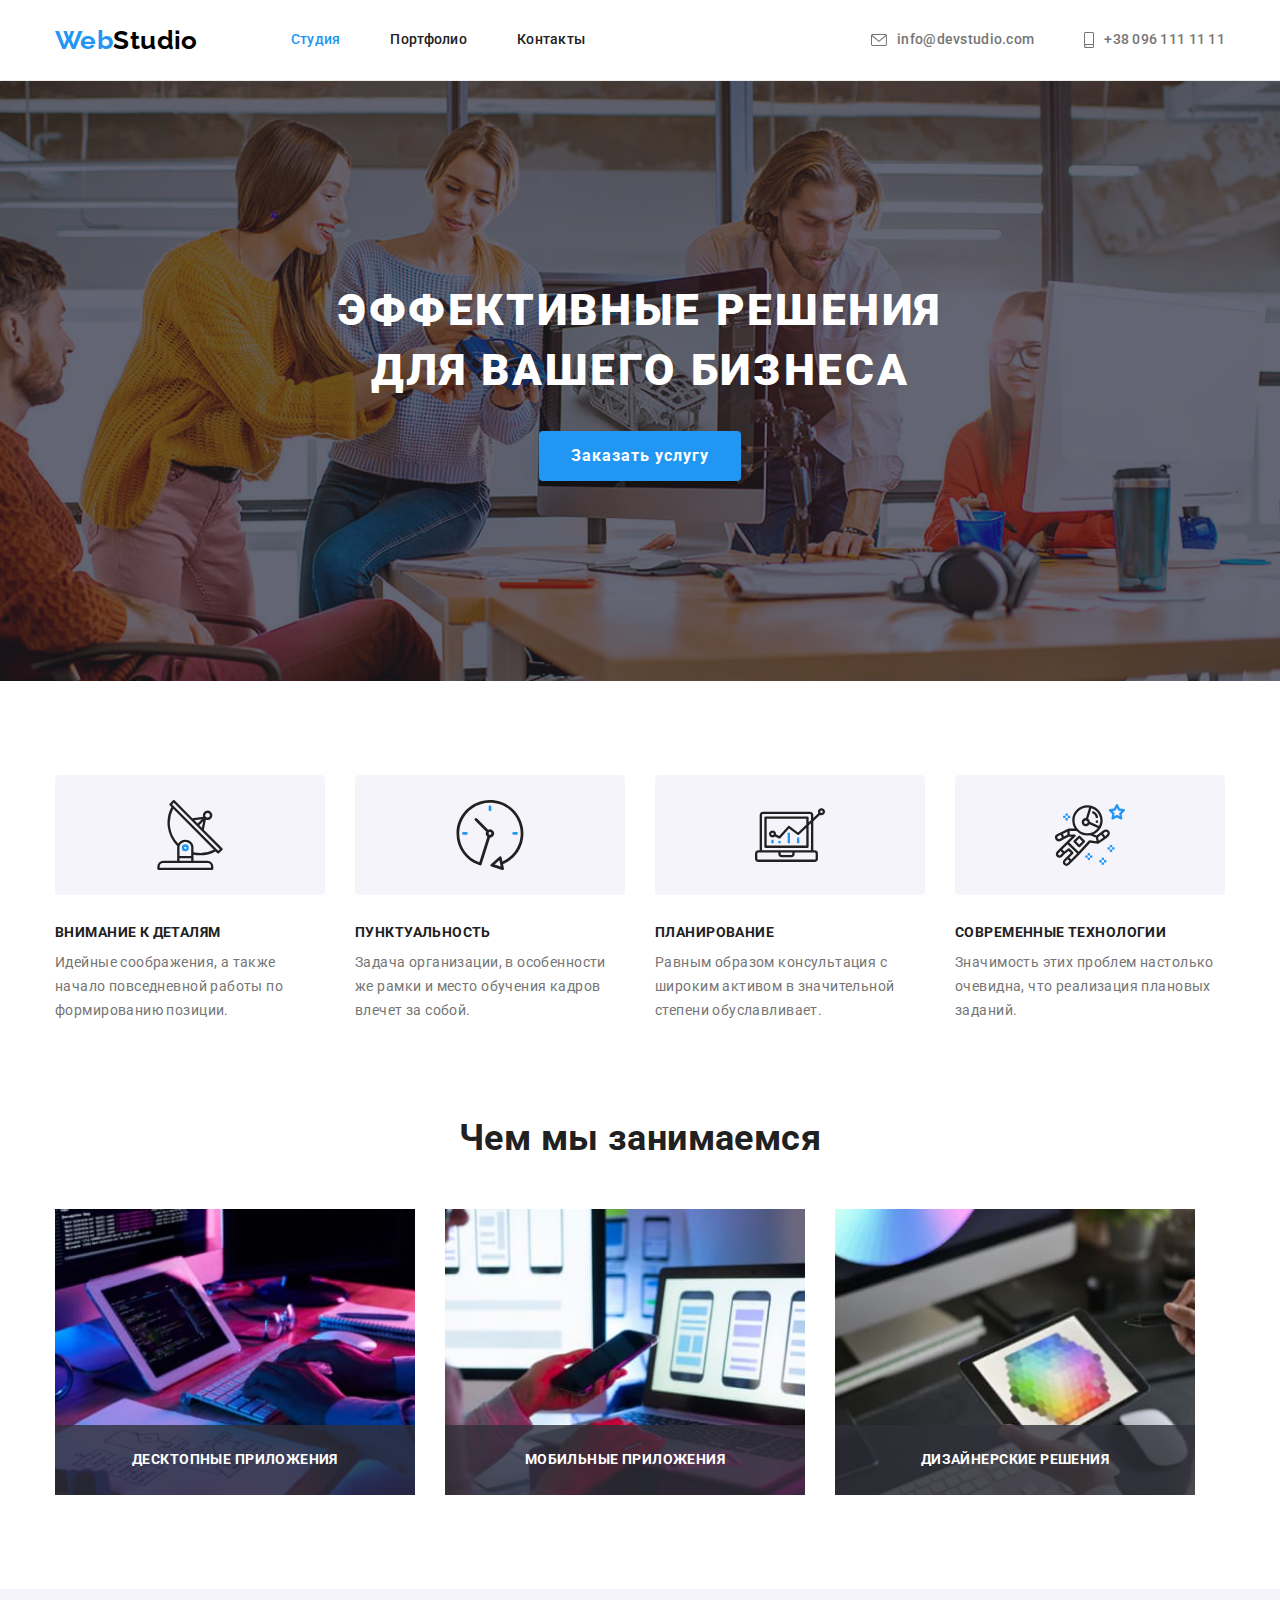
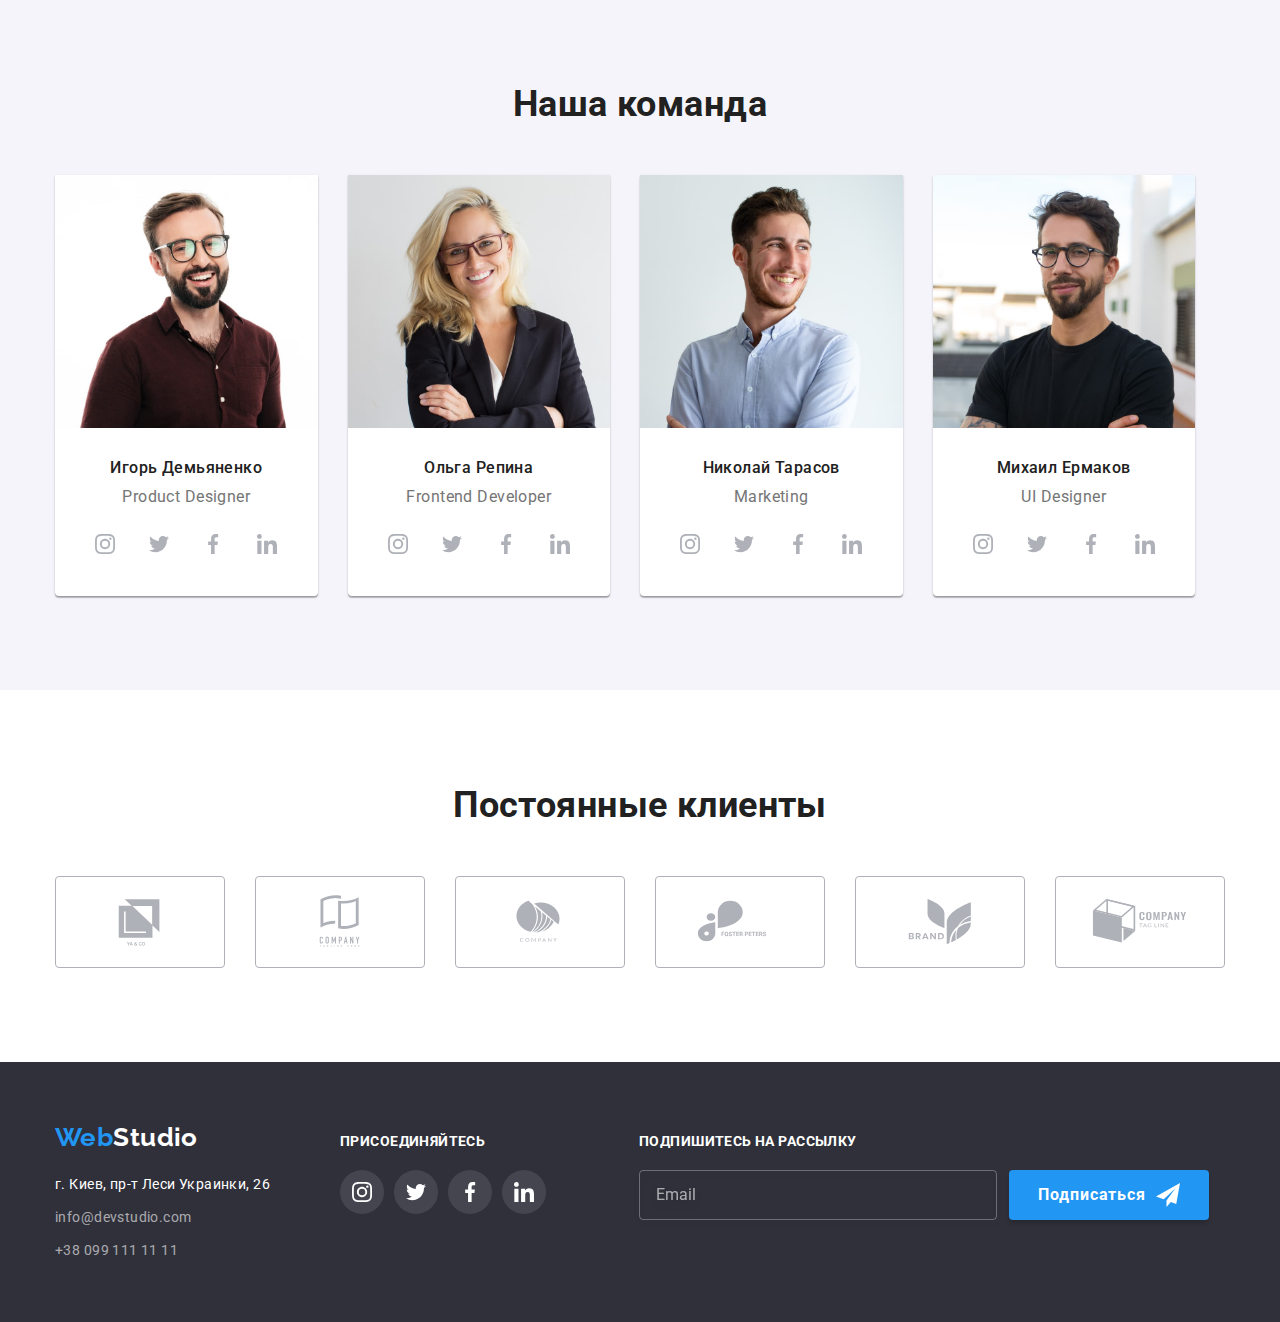
==== index.html @ c987379d "Initial commit" ====
<!DOCTYPE html>
<html lang="ru">
  <head>
    <meta charset="UTF-8" />
    <meta http-equiv="X-UA-Compatible" content="IE=edge" />
    <meta name="viewport" content="width=device-width, initial-scale=1.0" />
    <title>goit-markup-hw-01</title>
    <link rel="preconnect" href="https://fonts.googleapis.com" />
    <link rel="preconnect" href="https://fonts.gstatic.com" crossorigin />

    <!-- Fonts -->
    <link
      href="https://fonts.googleapis.com/css2?family=Raleway:wght@700&family=Roboto:wght@400;500;700&display=swap"
      rel="stylesheet"
    />

    <!-- Modern normalize styles -->
    <link
      rel="stylesheet"
      href="https://cdnjs.cloudflare.com/ajax/libs/modern-normalize/1.1.0/modern-normalize.min.css"
    />

    <!-- Custom styles -->
    <link rel="stylesheet" href="./css/main.min.css" />
    <link rel="stylesheet" href="./css/styles.css" />
  </head>

  <body data-body>
    <!-- Section Header  -->

    <header class="header">
      <div class="header__wrapper container">
        <nav class="nav">
          <a class="logo header__logo link" lang="en" href="./index.html"
            ><span class="header__logo--accent">Web</span>Studio</a
          >
          <ul class="nav__list list">
            <li class="nav__item">
              <a class="nav__link nav__link--current link" href="./index.html"
                >Студия
              </a>
            </li>
            <li class="nav__item">
              <a class="nav__link link" href="./portfolio.html">Портфолио</a>
            </li>
            <li class="nav__item">
              <a class="nav__link link" href="">Контакты</a>
            </li>
          </ul>
        </nav>
        <ul class="header-contacts list">
          <li class="header-contacts__item">
            <a
              class="header-contacts__link link"
              href="mailto:info@devstudio.com"
            >
              <svg class="header-contacts__icon" width="16" height="12">
                <use href="./images/icons.svg#icon-envelope"></use>
              </svg>
              <span>info@devstudio.com</span>
            </a>
          </li>
          <li class="header-contacts__item">
            <a class="header-contacts__link link" href="tel:+380961111111">
              <svg class="header-contacts__icon" width="10" height="16">
                <use href="./images/icons.svg#icon-smartphone"></use>
              </svg>
              <span>+38 096 111 11 11</span>
            </a>
          </li>
        </ul>
      </div>
    </header>

    <!-- Section Unique  content -->

    <main>
      <!-- Section Hero -->
      <section class="hero">
        <div class="container">
          <h1 class="hero__title">Эффективные решения для вашего бизнеса</h1>
          <button class="button hero__button" type="button" data-modal-open>
            Заказать услугу
          </button>
          <!-- Модальне вікно -->
          <div class="backdrop is-hidden" data-modal>
            <div class="modal">
              <button class="modal-close-btn" type="button" data-modal-close>
                <svg width="18" height="18">
                  <use href="./images/icons.svg#icon-close"></use>
                </svg>
              </button>
              <strong class="modal-text"
                >Оставьте свои данные, мы вам перезвоним</strong
              >

              <form class="contact-form" autocomplete="off" novalidate>
                <div class="contact-form-wrapper">
                  <label class="contact-form-group">
                    <span class="contact-form-label">Имя</span>
                    <input
                      type="text"
                      class="contact-form-input"
                      name="user-name"
                      minlength="3"
                      required
                    />
                    <svg class="contact-form-icon" width="18" height="18">
                      <use href="./images/icons.svg#icon-person"></use>
                    </svg>
                  </label>

                  <label class="contact-form-group">
                    <span class="contact-form-label">Телефон</span>
                    <input
                      type="tel"
                      class="contact-form-input"
                      name="user-phone"
                      required
                    />
                    <svg class="contact-form-icon" width="18" height="18">
                      <use href="./images/icons.svg#icon-phone"></use>
                    </svg>
                  </label>

                  <label class="contact-form-group">
                    <span class="contact-form-label">Почта</span>
                    <input
                      type="email"
                      class="contact-form-input"
                      name="user-email"
                      required
                    />
                    <svg class="contact-form-icon" width="18" height="18">
                      <use href="./images/icons.svg#icon-email"></use>
                    </svg>
                  </label>

                  <label class="contact-form-comments">
                    <span class="contact-form-label">Комментарий</span>
                    <textarea
                      name="user-сomment"
                      class="contact-form-textarea"
                      rows="5"
                      placeholder="Введите текст"
                    ></textarea>
                  </label>
                </div>
                <label class="form-checkbox">
                  <input
                    type="checkbox"
                    class="visually-hidden form-checkbox-input"
                    name="user-agreement"
                  />

                  <svg class="form-checkbox-icon" width="16" height="15">
                    <use href="./images/icons.svg#icon-checkbox"></use>
                  </svg>

                  <span class="form-checkbox-agreement"
                    >Соглашаюсь с рассылкой и принимаю
                  </span>
                  <a href="" class="form-checkbox-agreement-link"
                    >Условия договора</a
                  >
                </label>
                <button type="submit" class="form-btn">Отправить</button>
              </form>
            </div>
          </div>
        </div>
      </section>

      <!-- Section Features -->

      <section class="features">
        <div class="container">
          <h2 class="visually-hidden">Особенности</h2>
          <ul class="features__list card-set list">
            <li class="features__item card-set__item">
              <div class="features__iconfill">
                <svg class="features__icon" width="70" height="70">
                  <use href="./images/icons.svg#icon-antenna"></use>
                </svg>
              </div>
              <h3 class="title features__title title--black">
                Внимание к деталям
              </h3>
              <p class="features__desc">
                Идейные соображения, а также начало повседневной работы по
                формированию позиции.
              </p>
            </li>
            <li class="features__item card-set__item">
              <div class="features__iconfill">
                <svg class="features__icon" width="70" height="70">
                  <use href="./images/icons.svg#icon-clock"></use>
                </svg>
              </div>
              <h3 class="title features__title title--black">Пунктуальность</h3>
              <p class="features__desc">
                Задача организации, в особенности же рамки и место обучения
                кадров влечет за собой.
              </p>
            </li>
            <li class="features__item card-set__item">
              <div class="features__iconfill">
                <svg class="features__icon" width="70" height="70">
                  <use href="./images/icons.svg#icon-diagram"></use>
                </svg>
              </div>
              <h3 class="title features__title title--black">Планирование</h3>
              <p class="features__desc">
                Равным образом консультация с широким активом в значительной
                степени обуславливает.
              </p>
            </li>
            <li class="features__item card-set__item">
              <div class="features__iconfill">
                <svg class="features__icon" width="70" height="70">
                  <use href="./images/icons.svg#icon-astronaut"></use>
                </svg>
              </div>
              <h3 class="title features__title title--black">
                Современные технологии
              </h3>
              <p class="features__desc">
                Значимость этих проблем настолько очевидна, что реализация
                плановых заданий.
              </p>
            </li>
          </ul>
        </div>
      </section>

      <!-- Section About -->

      <section class="about section__about">
        <div class="container">
          <h2 class="section-title about__title">Чем мы занимаемся</h2>
          <ul class="about__list list card-set">
            <li class="about__item card-set__item">
              <img
                class="about__img"
                src="./images/boxes/box-1.jpg"
                alt="Разработка сайта"
                width="370"
                height="294"
              />
              <p class="about__desc">Десктопные приложения</p>
            </li>
            <li class="about__item card-set__item">
              <img
                class="about__img"
                src="./images/boxes/box-2.jpg"
                alt="Адаптивность сайта"
                width="370"
                height="294"
              />
              <p class="about__desc">Мобильные приложения</p>
            </li>
            <li class="about__item card-set__item">
              <img
                class="about__img"
                src="./images/boxes/box-3.jpg"
                alt="Дизайн сайта"
                width="370"
                height="294"
              />
              <p class="about__desc">Дизайнерские решения</p>
            </li>
          </ul>
        </div>
      </section>

      <!-- Section Team -->

      <section class="team">
        <div class="container">
          <h2 class="section-title team__title">Наша команда</h2>
          <ul class="team__list card-set list">
            <li class="team__item card-set__item">
              <img
                class="team__avatar"
                src="./images/team/member-1.jpg"
                alt="Член команды 1"
                width="270"
                height="260"
              />
              <div class="team__wrapper">
                <h3 class="team__subtitle">Игорь Демьяненко</h3>
                <p class="team__position" lang="en">Product Designer</p>
                <ul class="social-media list">
                  <li class="social-media__item">
                    <a
                      class="social-media__link social-media__link--grey link"
                      href=""
                      target="_blank"
                      rel="noopener noreferrer"
                      aria-label="instagram"
                    >
                      <svg class="social-media__icon" width="20" height="20">
                        <use href="./images/icons.svg#icon-instagram"></use>
                      </svg>
                    </a>
                  </li>
                  <li class="social-media__item">
                    <a
                      class="social-media__link social-media__link--grey link"
                      href=""
                      target="_blank"
                      rel="noopener noreferrer"
                      aria-label="twitter"
                    >
                      <svg class="social-media__icon" width="20" height="20">
                        <use href="./images/icons.svg#icon-twitter"></use>
                      </svg>
                    </a>
                  </li>
                  <li class="social-media__item">
                    <a
                      class="social-media__link social-media__link--grey link"
                      href=""
                      target="_blank"
                      rel="noopener noreferrer"
                      aria-label="facebook"
                    >
                      <svg class="social-media__icon" width="20" height="20">
                        <use href="./images/icons.svg#icon-facebook"></use>
                      </svg>
                    </a>
                  </li>
                  <li class="social-media__item">
                    <a
                      class="social-media__link social-media__link--grey link"
                      href=""
                      target="_blank"
                      rel="noopener noreferrer"
                      aria-label="linkedin"
                    >
                      <svg class="social-media__icon" width="20" height="20">
                        <use href="./images/icons.svg#icon-linkedin"></use>
                      </svg>
                    </a>
                  </li>
                </ul>
              </div>
            </li>

            <li class="team__item card-set__item">
              <img
                class="team__avatar"
                src="./images/team/member-2.jpg"
                alt="Член команды 2"
                width="270"
                height="260"
              />
              <div class="team__wrapper">
                <h3 class="team__subtitle">Ольга Репина</h3>
                <p class="team__position" lang="en">Frontend Developer</p>
                <ul class="social-media list">
                  <li class="social-media__item">
                    <a
                      class="social-media__link social-media__link--grey link"
                      href=""
                      target="_blank"
                      rel="noopener noreferrer"
                      aria-label="instagram"
                    >
                      <svg class="social-media__icon" width="20" height="20">
                        <use href="./images/icons.svg#icon-instagram"></use>
                      </svg>
                    </a>
                  </li>
                  <li class="social-media__item">
                    <a
                      class="social-media__link social-media__link--grey link"
                      href=""
                      target="_blank"
                      rel="noopener noreferrer"
                      aria-label="twitter"
                    >
                      <svg class="social-media__icon" width="20" height="20">
                        <use href="./images/icons.svg#icon-twitter"></use>
                      </svg>
                    </a>
                  </li>
                  <li class="social-media__item">
                    <a
                      class="social-media__link social-media__link--grey link"
                      href=""
                      target="_blank"
                      rel="noopener noreferrer"
                      aria-label="facebook"
                    >
                      <svg class="social-media__icon" width="20" height="20">
                        <use href="./images/icons.svg#icon-facebook"></use>
                      </svg>
                    </a>
                  </li>
                  <li class="social-media__item">
                    <a
                      class="social-media__link social-media__link--grey link"
                      href=""
                      target="_blank"
                      rel="noopener noreferrer"
                      aria-label="linkedin"
                    >
                      <svg class="social-media__icon" width="20" height="20">
                        <use href="./images/icons.svg#icon-linkedin"></use>
                      </svg>
                    </a>
                  </li>
                </ul>
              </div>
            </li>

            <li class="team__item card-set__item">
              <img
                class="team__avatar"
                src="./images/team/member-3.jpg"
                alt="Член команды 3"
                width="270"
                height="260"
              />
              <div class="team__wrapper">
                <h3 class="team__subtitle">Николай Тарасов</h3>
                <p class="team__position" lang="en">Marketing</p>
                <ul class="social-media list">
                  <li class="social-media__item">
                    <a
                      class="social-media__link social-media__link--grey link"
                      href=""
                      target="_blank"
                      rel="noopener noreferrer"
                      aria-label="instagram"
                    >
                      <svg class="social-media__icon" width="20" height="20">
                        <use href="./images/icons.svg#icon-instagram"></use>
                      </svg>
                    </a>
                  </li>
                  <li class="social-media__item">
                    <a
                      class="social-media__link social-media__link--grey link"
                      href=""
                      target="_blank"
                      rel="noopener noreferrer"
                      aria-label="twitter"
                    >
                      <svg class="social-media__icon" width="20" height="20">
                        <use href="./images/icons.svg#icon-twitter"></use>
                      </svg>
                    </a>
                  </li>
                  <li class="social-media__item">
                    <a
                      class="social-media__link social-media__link--grey link"
                      href=""
                      target="_blank"
                      rel="noopener noreferrer"
                      aria-label="facebook"
                    >
                      <svg class="social-media__icon" width="20" height="20">
                        <use href="./images/icons.svg#icon-facebook"></use>
                      </svg>
                    </a>
                  </li>
                  <li class="social-media__item">
                    <a
                      class="social-media__link social-media__link--grey link"
                      href=""
                      target="_blank"
                      rel="noopener noreferrer"
                      aria-label="linkedin"
                    >
                      <svg class="social-media__icon" width="20" height="20">
                        <use href="./images/icons.svg#icon-linkedin"></use>
                      </svg>
                    </a>
                  </li>
                </ul>
              </div>
            </li>

            <li class="team__item card-set__item">
              <img
                class="team__avatar"
                src="./images/team/member-4.jpg"
                alt="Член команды 4"
                width="270"
                height="260"
              />
              <div class="team__wrapper">
                <h3 class="team__subtitle">Михаил Ермаков</h3>
                <p class="team__position" lang="en">UI Designer</p>
                <ul class="social-media list">
                  <li class="social-media__item">
                    <a
                      class="social-media__link social-media__link--grey link"
                      href=""
                      target="_blank"
                      rel="noopener noreferrer"
                      aria-label="instagram"
                    >
                      <svg class="social-media__icon" width="20" height="20">
                        <use href="./images/icons.svg#icon-instagram"></use>
                      </svg>
                    </a>
                  </li>
                  <li class="social-media__item">
                    <a
                      class="social-media__link social-media__link--grey link"
                      href=""
                      target="_blank"
                      rel="noopener noreferrer"
                      aria-label="twitter"
                    >
                      <svg class="social-media__icon" width="20" height="20">
                        <use href="./images/icons.svg#icon-twitter"></use>
                      </svg>
                    </a>
                  </li>
                  <li class="social-media__item">
                    <a
                      class="social-media__link social-media__link--grey link"
                      href=""
                      target="_blank"
                      rel="noopener noreferrer"
                      aria-label="facebook"
                    >
                      <svg class="social-media__icon" width="20" height="20">
                        <use href="./images/icons.svg#icon-facebook"></use>
                      </svg>
                    </a>
                  </li>
                  <li class="social-media__item">
                    <a
                      class="social-media__link social-media__link--grey link"
                      href=""
                      target="_blank"
                      rel="noopener noreferrer"
                      aria-label="linkedin"
                    >
                      <svg class="social-media__icon" width="20" height="20">
                        <use href="./images/icons.svg#icon-linkedin"></use>
                      </svg>
                    </a>
                  </li>
                </ul>
              </div>
            </li>
          </ul>
        </div>
      </section>
    </main>

    <!-- Section Clients -->
    <section class="clients">
      <div class="container">
        <h2 class="section-title clients__title">Постоянные клиенты</h2>
        <div class="clients__wrapper">
          <div class="clients__iconfill">
            <a
              class="clients__link link"
              href=""
              target="_blank"
              rel="noopener noreferrer"
              aria-label="Client-1"
            >
              <svg class="clients__icon" width="106" height="60">
                <use href="./images/icons.svg#icon-Logo-1"></use>
              </svg>
            </a>
          </div>
          <div class="clients__iconfill">
            <a
              class="clients__link link"
              href=""
              target="_blank"
              rel="noopener noreferrer"
              aria-label="Client-2"
            >
              <svg class="clients__icon" width="106" height="60">
                <use href="./images/icons.svg#icon-Logo-2"></use>
              </svg>
            </a>
          </div>
          <div class="clients__iconfill">
            <a
              class="clients__link link"
              href=""
              target="_blank"
              rel="noopener noreferrer"
              aria-label="Client-3"
            >
              <svg class="clients__icon" width="106" height="60">
                <use href="./images/icons.svg#icon-Logo-3"></use>
              </svg>
            </a>
          </div>
          <div class="clients__iconfill">
            <a
              class="clients__link link"
              href=""
              target="_blank"
              rel="noopener noreferrer"
              aria-label="Client-4"
            >
              <svg class="clients__icon" width="106" height="60">
                <use href="./images/icons.svg#icon-Logo-4"></use>
              </svg>
            </a>
          </div>
          <div class="clients__iconfill">
            <a
              class="clients__link link"
              href=""
              target="_blank"
              rel="noopener noreferrer"
              aria-label="Client-5"
            >
              <svg class="clients__icon" width="106" height="60">
                <use href="./images/icons.svg#icon-Logo-5"></use>
              </svg>
            </a>
          </div>
          <div class="clients__iconfill">
            <a
              class="clients__link link"
              href=""
              target="_blank"
              rel="noopener noreferrer"
              aria-label="Client-6"
            >
              <svg class="clients__icon" width="106" height="60">
                <use href="./images/icons.svg#icon-Logo-6"></use>
              </svg>
            </a>
          </div>
        </div>
      </div>
    </section>
    <!-- Section Footer -->

    <footer class="footer">
      <div class="container">
        <div class="footer__wrapper">
          <div class="fotter__contacts">
            <a class="logo logo__footer link" lang="en" href="./index.html"
              ><span class="logo__footer--accent">Web</span>Studio</a
            >
            <address class="address">
              <ul class="address__list list">
                <li class="address__item">
                  <a
                    class="address__link link"
                    href="https://goo.gl/maps/PPFv1zaZSDfDvedT9"
                    target="_blank"
                    rel="noopener noreferrer"
                  >
                    г. Киев, пр-т Леси Украинки, 26</a
                  >
                </li>
                <li class="address__item">
                  <a class="footer__link link" href="mailto:info@devstudio.com"
                    >info@devstudio.com</a
                  >
                </li>
                <li class="address__item">
                  <a class="footer__link link" href="tel:+380991111111"
                    >+38 099 111 11 11</a
                  >
                </li>
              </ul>
            </address>
          </div>
          <div class="footer__socmedia">
            <strong class="footer__text">Присоединяйтесь</strong>
            <ul class="social-media list">
              <li class="social-media__item">
                <a
                  class="social-media__link social-media__link--light link"
                  href=""
                  target="_blank"
                  rel="noopener noreferrer"
                  aria-label="instagram"
                >
                  <svg class="social-media__icon" width="20" height="20">
                    <use href="./images/icons.svg#icon-instagram"></use>
                  </svg>
                </a>
              </li>
              <li class="social-media__item">
                <a
                  class="social-media__link social-media__link--light link"
                  href=""
                  target="_blank"
                  rel="noopener noreferrer"
                  aria-label="twitter"
                >
                  <svg class="social-media__icon" width="20" height="20">
                    <use href="./images/icons.svg#icon-twitter"></use>
                  </svg>
                </a>
              </li>
              <li class="social-media__item">
                <a
                  class="social-media__link social-media__link--light link"
                  href=""
                  target="_blank"
                  rel="noopener noreferrer"
                  aria-label="facebook"
                >
                  <svg class="social-media__icon" width="20" height="20">
                    <use href="./images/icons.svg#icon-facebook"></use>
                  </svg>
                </a>
              </li>
              <li class="social-media__item">
                <a
                  class="social-media__link social-media__link--light link"
                  href=""
                  target="_blank"
                  rel="noopener noreferrer"
                  aria-label="linkedin"
                >
                  <svg class="social-media__icon" width="20" height="20">
                    <use href="./images/icons.svg#icon-linkedin"></use>
                  </svg>
                </a>
              </li>
            </ul>
          </div>
          <div class="form-wrapper">
            <strong class="form-wrapper__text">Подпишитесь на рассылку</strong>
            <form class="form-subscribe">
              <label>
                <input
                  type="email"
                  name="email-subscribe"
                  class="form-subscribe__email"
                  placeholder="Email"
                />
              </label>

              <button type="submit" class="button form-subscribe__button">
                <span>Подписаться</span>
                <svg class="form-subscribe__icon" width="24" height="24">
                  <use href="./images/icons.svg#icon-footer"></use>
                </svg>
              </button>
            </form>
          </div>
        </div>
      </div>
    </footer>
    <script src="./js/modal.js"></script>
  </body>
</html>
---- css/main.min.css ----
:root{--main-font: "Roboto";--secondary-font: "Raleway";--main-txt-cl: #757575;--secondary-txt-cl: #212121;--dark-txt-cl: #000000;--white-txt-cl: #ffffff;--accent-txt-cl: #2196f3;--main-bg-cl: #ffffff;--grey-bg-cl: #f5f4fa;--dark-bg-cl: #2f303a;--btn-cl: #2196f3;--btn-active-cl: #188ce8;--items: 4;--indent: 30px;--anim: 250ms cubic-bezier(0.4, 0, 0.2, 1)}.visually-hidden{position:absolute;width:1px;height:1px;margin:-1px;border:0;padding:0;white-space:nowrap;-webkit-clip-path:inset(100%);clip-path:inset(100%);clip:rect(0 0 0 0);overflow:hidden}.clients,.works-examples,.team,.about,.features,.hero{padding-top:94px;padding-bottom:94px}body{font-family:var(--main-font),sans-serif;font-size:14px;line-height:1.71;color:var(--main-txt-cl);letter-spacing:.03em;background-color:var(--main-bg-cl)}body.no-scroll{overflow:hidden}.link{text-decoration:none}.list{list-style:none;margin:0;padding:0}h1,h2,h3,h4,p{margin:0}img{display:block;max-width:100%;height:auto}.card-set{display:-webkit-box;display:-ms-flexbox;display:flex;-ms-flex-wrap:wrap;flex-wrap:wrap;gap:var(--indent)}.card-set__item{-ms-flex-preferred-size:calc((100% - var(--indent)*var(--items))/var(--items));flex-basis:calc((100% - var(--indent)*var(--items))/var(--items))}.button{display:inline-block;margin-right:auto;margin-left:auto;min-width:200px;border-radius:4px;-webkit-box-shadow:0px 4px 4px rgba(0,0,0,.15);box-shadow:0px 4px 4px rgba(0,0,0,.15);border:rgba(0,0,0,0);background-color:var(--btn-cl);cursor:pointer;-webkit-transition:background-color var(--anim);transition:background-color var(--anim);font-family:inherit;font-weight:700;font-size:16px;line-height:1.88;display:-webkit-box;display:-ms-flexbox;display:flex;-webkit-box-align:center;-ms-flex-align:center;align-items:center;text-align:center;letter-spacing:.06em;color:var(--white-txt-cl)}.button .hero__button{padding:10px 32px}.button .hero__button:hover,.button .hero__button:focus{background-color:var(--btn-active-cl)}.container{width:1200px;padding-left:15px;padding-right:15px;margin-left:auto;margin-right:auto}.section{padding-top:94px;padding-bottom:94px}.current-link{position:relative;color:var(--accent-txt-cl);display:-webkit-box;display:-ms-flexbox;display:flex;-webkit-box-align:center;-ms-flex-align:center;align-items:center}.current-link::after{content:"";position:absolute;bottom:0;left:0;width:100%;height:4px;display:inline-block;background-color:var(--btn-cl);border-radius:2px}.section-title{font-size:36px;line-height:1.17;text-align:center;color:var(--secondary-txt-cl)}.social-media{display:-webkit-box;display:-ms-flexbox;display:flex;-webkit-box-pack:center;-ms-flex-pack:center;justify-content:center}.social-media__item:not(:last-child){margin-right:10px}.social-media__link{display:-webkit-box;display:-ms-flexbox;display:flex;-webkit-box-align:center;-ms-flex-align:center;align-items:center;-webkit-box-pack:center;-ms-flex-pack:center;justify-content:center;width:44px;height:44px;border-radius:50%;-webkit-transition:background-color var(--anim),color var(--anim);transition:background-color var(--anim),color var(--anim)}.social-media__link:hover,.social-media__link:focus{color:#fff;background-color:var(--btn-cl)}.social-media__link--grey{color:#afb1b8;background-color:#fff}.social-media__link--light{color:#fff;background-color:rgba(255,255,255,.1)}.social-media__icon{width:20px;height:20px;fill:currentColor}.logo{font-family:var(--secondary-font),sans-serif;font-weight:700;font-size:26px;line-height:1.19}.logo__footer{display:-webkit-inline-box;display:-ms-inline-flexbox;display:inline-flex;margin-bottom:20px;color:var(--white-txt-cl)}.logo__footer--accent{color:var(--accent-txt-cl)}.header__logo{color:var(--dark-txt-cl)}.header__logo--accent{color:var(--accent-txt-cl)}.form-wrapper{margin-left:93px}.form-wrapper__text{display:inline-block;margin-bottom:20px;line-height:1.14;text-transform:uppercase;color:var(--white-txt-cl)}.form-subscribe{display:-webkit-box;display:-ms-flexbox;display:flex;-webkit-box-pack:center;-ms-flex-pack:center;justify-content:center;-webkit-box-align:center;-ms-flex-align:center;align-items:center;gap:12px}.form-subscribe__button{display:-webkit-box;display:-ms-flexbox;display:flex;-webkit-box-pack:center;-ms-flex-pack:center;justify-content:center;-webkit-box-align:center;-ms-flex-align:center;align-items:center;gap:10px;min-height:50px}.form-subscribe__email{width:358px;height:50px;padding:15px 16px;background-color:rgba(0,0,0,0);outline:rgba(0,0,0,0);border:1px solid rgba(255,255,255,.3);-webkit-filter:drop-shadow(0px 4px 4px rgba(0, 0, 0, 0.15));filter:drop-shadow(0px 4px 4px rgba(0, 0, 0, 0.15));border-radius:4px;font-size:16px;line-height:1.25;display:-webkit-box;display:-ms-flexbox;display:flex;-webkit-box-align:center;-ms-flex-align:center;align-items:center;color:var(--white-txt-cl);cursor:pointer}.form-subscribe__email::-webkit-input-placeholder{font-size:16px;line-height:1.25;display:-webkit-box;display:flex;-webkit-box-align:center;align-items:center;color:rgba(255,255,255,.6)}.form-subscribe__email::-moz-placeholder{font-size:16px;line-height:1.25;display:flex;align-items:center;color:rgba(255,255,255,.6)}.form-subscribe__email:-ms-input-placeholder{font-size:16px;line-height:1.25;display:-ms-flexbox;display:flex;-ms-flex-align:center;align-items:center;color:rgba(255,255,255,.6)}.form-subscribe__email::-ms-input-placeholder{font-size:16px;line-height:1.25;display:-ms-flexbox;display:flex;-ms-flex-align:center;align-items:center;color:rgba(255,255,255,.6)}.form-subscribe__email::placeholder{font-size:16px;line-height:1.25;display:-webkit-box;display:-ms-flexbox;display:flex;-webkit-box-align:center;-ms-flex-align:center;align-items:center;color:rgba(255,255,255,.6)}.form-btn{display:block;margin-right:auto;margin-left:auto;min-width:200px;border-radius:4px;-webkit-box-shadow:0px 4px 4px rgba(0,0,0,.15);box-shadow:0px 4px 4px rgba(0,0,0,.15);border:rgba(0,0,0,0);background-color:var(--btn-cl);cursor:pointer;-webkit-transition:background-color var(--anim);transition:background-color var(--anim);padding:10px 52px;font-family:inherit;font-weight:700;font-size:16px;line-height:1.88;letter-spacing:.06em;color:var(--white-txt-cl)}.form-btn:hover,.form-btn:focus{background-color:var(--btn-active-cl)}.form-checkbox{display:-webkit-box;display:-ms-flexbox;display:flex;-webkit-box-pack:center;-ms-flex-pack:center;justify-content:center;-webkit-box-align:center;-ms-flex-align:center;align-items:center;gap:8px;margin-bottom:30px}.form-checkbox-icon{display:-webkit-box;display:-ms-flexbox;display:flex;-webkit-box-align:center;-ms-flex-align:center;align-items:center;-webkit-box-pack:center;-ms-flex-pack:center;justify-content:center;fill:var(--main-bg-cl);border:2px solid #212121;border-radius:2px;-webkit-transition:fill var(--anim),background-color var(--anim),border var(--anim);transition:fill var(--anim),background-color var(--anim),border var(--anim)}.form-checkbox-input:checked+.form-checkbox-icon{fill:var(--main-bg-cl);background-color:var(--btn-cl);border:var(--btn-cl)}.form-checkbox-agreement{-webkit-user-select:none;-moz-user-select:none;-ms-user-select:none;user-select:none}.form-checkbox-agreement-link{-webkit-text-decoration-line:underline;text-decoration-line:underline;color:var(--accent-txt-cl)}.contact-form{height:100%;display:inline-block}.contact-form-wrapper{margin-bottom:20px}.contact-form-group{display:block;position:relative;margin-bottom:10px}.contact-form-icon{position:absolute;top:11px;bottom:11px;left:12px;right:12px;-webkit-transform:translateY(100%);transform:translateY(100%);-webkit-transition:fill var(--anim);transition:fill var(--anim)}.contact-form-input:focus+.contact-form-icon{fill:var(--btn-cl)}.contact-form-input{width:448px;height:40px;padding-right:5px;padding-left:42px;background-color:rgba(0,0,0,0);outline:rgba(0,0,0,0);color:var(--secondary-txt-cl);border:1px solid rgba(33,33,33,.2);border-radius:4px;-webkit-transition:border-color var(--anim);transition:border-color var(--anim)}.contact-form-input:focus{border-color:var(--btn-cl)}.contact-form-label{display:block;margin-bottom:4px;font-size:12px;line-height:1.17;letter-spacing:.01em}.contact-form-textarea{display:block;resize:none;width:100%;height:120px;padding:12px 16px;background-color:rgba(0,0,0,0);outline:rgba(0,0,0,0);border:1px solid rgba(33,33,33,.2);border-radius:4px;-webkit-transition:border-color var(--anim);transition:border-color var(--anim)}.contact-form-textarea:focus{border-color:var(--btn-cl)}.contact-form-textarea::-webkit-input-placeholder{font-size:14px;line-height:1.17;letter-spacing:.01em;color:rgba(117,117,117,.5);-webkit-transition:border-color var(--anim);transition:border-color var(--anim)}.contact-form-textarea::-moz-placeholder{font-size:14px;line-height:1.17;letter-spacing:.01em;color:rgba(117,117,117,.5);-moz-transition:border-color var(--anim);transition:border-color var(--anim)}.contact-form-textarea:-ms-input-placeholder{font-size:14px;line-height:1.17;letter-spacing:.01em;color:rgba(117,117,117,.5);-ms-transition:border-color var(--anim);transition:border-color var(--anim)}.contact-form-textarea::-ms-input-placeholder{font-size:14px;line-height:1.17;letter-spacing:.01em;color:rgba(117,117,117,.5);-ms-transition:border-color var(--anim);transition:border-color var(--anim)}.contact-form-textarea::placeholder{font-size:14px;line-height:1.17;letter-spacing:.01em;color:rgba(117,117,117,.5);-webkit-transition:border-color var(--anim);transition:border-color var(--anim)}.backdrop{position:fixed;top:0;left:0;z-index:1000;width:100%;height:100%;background-color:rgba(0,0,0,.2);opacity:1;visibility:visible;pointer-events:initial;-webkit-transition:opacity var(--anim),visibility var(--anim);transition:opacity var(--anim),visibility var(--anim)}.backdrop.is-hidden{opacity:0;visibility:hidden;pointer-events:none}.backdrop.is-hidden .modal{-webkit-transform:translate(-50%, -50%) scale(0.75);transform:translate(-50%, -50%) scale(0.75)}.modal{padding:40px;position:absolute;top:50%;left:50%;-webkit-transform:translate(-50%, -50%) scale(1);transform:translate(-50%, -50%) scale(1);width:528px;background-color:#fff;-webkit-box-shadow:0px 1px 3px rgba(0,0,0,.12),0px 1px 1px rgba(0,0,0,.14),0px 2px 1px rgba(0,0,0,.2);box-shadow:0px 1px 3px rgba(0,0,0,.12),0px 1px 1px rgba(0,0,0,.14),0px 2px 1px rgba(0,0,0,.2);border-radius:4px;-webkit-transition:-webkit-transform var(--anim);transition:-webkit-transform var(--anim);transition:transform var(--anim);transition:transform var(--anim), -webkit-transform var(--anim)}.modal-text{display:block;margin-bottom:12px;font-weight:700;font-size:20px;line-height:1.15;text-align:center;color:var(--secondary-txt-cl)}.modal-close-btn{position:absolute;top:8px;right:8px;display:-webkit-box;display:-ms-flexbox;display:flex;-webkit-box-align:center;-ms-flex-align:center;align-items:center;-webkit-box-pack:center;-ms-flex-pack:center;justify-content:center;padding:0;width:30px;height:30px;fill:#000;background-color:var(--main-bg-cl);border-radius:50%;border:1px solid rgba(0,0,0,.1);cursor:pointer}.modal-close-btn:hover,.modal-close-btn:focus{fill:var(--btn-cl)}.button-list{display:-webkit-box;display:-ms-flexbox;display:flex;-webkit-box-pack:center;-ms-flex-pack:center;justify-content:center;margin-bottom:50px}.button-item:not(:last-child){margin-right:8px}.btn-wrk-exmpl{padding:6px 22px;font-family:inherit;font-weight:500;font-size:16px;line-height:1.62;text-align:center;color:var(--secondary-txt-cl);border-radius:4px;border-color:rgba(0,0,0,0);background-color:var(--grey-bg-cl);cursor:pointer;-webkit-transition:color var(--anim),background-color var(--anim),-webkit-box-shadow var(--anim);transition:color var(--anim),background-color var(--anim),-webkit-box-shadow var(--anim);transition:color var(--anim),background-color var(--anim),box-shadow var(--anim);transition:color var(--anim),background-color var(--anim),box-shadow var(--anim),-webkit-box-shadow var(--anim)}.btn-wrk-exmpl:hover,.btn-wrk-exmpl:focus{color:var(--white-txt-cl);background-color:var(--btn-cl);-webkit-box-shadow:0px 3px 1px rgba(0,0,0,.1),0px 1px 2px rgba(0,0,0,.08),0px 2px 2px rgba(0,0,0,.12);box-shadow:0px 3px 1px rgba(0,0,0,.1),0px 1px 2px rgba(0,0,0,.08),0px 2px 2px rgba(0,0,0,.12)}.active-btn{color:var(--white-txt-cl);background-color:var(--btn-cl)}.nav{display:-webkit-box;display:-ms-flexbox;display:flex;-webkit-box-align:center;-ms-flex-align:center;align-items:center}.nav__list{display:-webkit-box;display:-ms-flexbox;display:flex;margin-left:93px}.nav__item{margin-right:50px}.nav__item:last-child{margin-right:0}.nav__link{display:block;padding-top:32px;padding-bottom:32px;font-weight:500;line-height:1.14;letter-spacing:.02em;color:var(--secondary-txt-cl);-webkit-transition:color var(--anim);transition:color var(--anim)}.nav__link--current{color:var(--accent-txt-cl)}.nav__link:hover,.nav__link:focus{color:var(--accent-txt-cl)}.address{font-style:normal}.address__item:not(:last-child){margin-bottom:9px}.address__link{color:var(--white-txt-cl)}.header{border-bottom:1px solid #ececec}.header__wrapper{display:-webkit-box;display:-ms-flexbox;display:flex;-webkit-box-align:center;-ms-flex-align:center;align-items:center}.header-contacts{display:-webkit-box;display:-ms-flexbox;display:flex;-webkit-box-align:center;-ms-flex-align:center;align-items:center;margin-left:auto}.header-contacts__item:not(:last-child){margin-right:50px}.header-contacts__link{display:-webkit-box;display:-ms-flexbox;display:flex;-webkit-box-align:center;-ms-flex-align:center;align-items:center;padding-top:32px;padding-bottom:32px;font-weight:500;line-height:1.14;letter-spacing:.02em;color:var(--main-txt-cl);fill:#757575;-webkit-transition:color var(--anim),fill var(--anim);transition:color var(--anim),fill var(--anim)}.header-contacts__link :hover,.header-contacts__link:focus{color:var(--accent-txt-cl);fill:var(--accent-txt-cl)}.header-contacts__icon{margin-right:10px}.hero{padding-top:200px;padding-bottom:200px;max-width:1600px;margin-left:auto;margin-right:auto;background-color:var(--dark-bg-cl);background-image:-webkit-gradient(linear, left top, right top, from(rgba(47, 48, 58, 0.4)), to(rgba(47, 48, 58, 0.4))),url(../images/hero-bg-img/hero-bg-img.png);background-image:linear-gradient(to right, rgba(47, 48, 58, 0.4), rgba(47, 48, 58, 0.4)),url(../images/hero-bg-img/hero-bg-img.png);background-repeat:no-repeat;background-position:center;background-size:cover}.hero__title{width:696px;margin-left:auto;margin-right:auto;margin-bottom:30px;font-weight:900;font-size:44px;line-height:1.36;text-align:center;letter-spacing:.06em;text-transform:uppercase;color:var(--white-txt-cl)}.hero__button{padding:10px 32px}.hero__button:hover,.hero__button:focus{background-color:var(--btn-active-cl)}.features__title{margin-bottom:10px}.title{font-size:14px;text-transform:uppercase;line-height:1.14}.title--black{color:var(--secondary-txt-cl)}.features__iconfill{display:-webkit-box;display:-ms-flexbox;display:flex;-webkit-box-align:center;-ms-flex-align:center;align-items:center;-webkit-box-pack:center;-ms-flex-pack:center;justify-content:center;margin-bottom:30px;width:270px;height:120px;background-color:#f5f4fa;border-radius:4px}.about__list{--items: 3}.section__about{padding-top:0}.about__item{position:relative}.about__img{display:block}.about__title{margin-bottom:50px}.about__desc{position:absolute;bottom:0;width:100%;height:70px;display:-webkit-box;display:-ms-flexbox;display:flex;-webkit-box-pack:center;-ms-flex-pack:center;justify-content:center;-webkit-box-align:center;-ms-flex-align:center;align-items:center;font-weight:700;line-height:1.14;text-align:center;text-transform:uppercase;color:var(--white-txt-cl);background-color:rgba(47,48,58,.8)}.team{background-color:var(--grey-bg-cl)}.team__title{margin-bottom:50px}.team__item{border-radius:0px 0px 4px 4px;-webkit-box-shadow:0px 1px 3px rgba(0,0,0,.12),0px 1px 1px rgba(0,0,0,.14),0px 2px 1px rgba(0,0,0,.2);box-shadow:0px 1px 3px rgba(0,0,0,.12),0px 1px 1px rgba(0,0,0,.14),0px 2px 1px rgba(0,0,0,.2);background-color:var(--main-bg-cl)}.team__wrapper{padding:30px 0px}.team__subtitle{margin-bottom:10px;font-weight:500;font-size:16px;line-height:1.19;text-align:center;color:var(--secondary-txt-cl)}.team__position{margin-bottom:16px;font-size:16px;line-height:1.19;text-align:center;color:var(--main-txt-cl)}.social-media{display:-webkit-box;display:-ms-flexbox;display:flex;-webkit-box-pack:center;-ms-flex-pack:center;justify-content:center}.social-media__item:not(:last-child){margin-right:10px}.social-media__link{display:-webkit-box;display:-ms-flexbox;display:flex;-webkit-box-align:center;-ms-flex-align:center;align-items:center;-webkit-box-pack:center;-ms-flex-pack:center;justify-content:center;width:44px;height:44px;border-radius:50%;-webkit-transition:background-color var(--anim),color var(--anim);transition:background-color var(--anim),color var(--anim)}.social-media__link:hover,.social-media__link:focus{color:#fff;background-color:var(--btn-cl)}.social-media__link--grey{color:#afb1b8;background-color:#fff}.social-media__link--light{color:#fff;background-color:rgba(255,255,255,.1)}.social-media__icon{width:20px;height:20px;fill:currentColor}.footer{padding:60px 0px;background-color:#2f303a}.footer__wrapper{display:-webkit-box;display:-ms-flexbox;display:flex;-webkit-box-align:baseline;-ms-flex-align:baseline;align-items:baseline}.footer__link{color:rgba(255,255,255,.6);-webkit-transition:color var(--anim);transition:color var(--anim)}.footer__link:hover,.footer__link:focus{color:var(--accent-txt-cl)}.footer__socmedia{margin-left:70px}.footer__text{display:block;font-weight:700;line-height:1.14;text-transform:uppercase;margin-bottom:20px;color:var(--main-bg-cl)}.container-wrk-exmpl{background-color:var(--main-bg-cl);cursor:pointer}.work-exmpl-link{display:block;-webkit-transition:-webkit-transform var(--anim),-webkit-box-shadow var(--anim);transition:-webkit-transform var(--anim),-webkit-box-shadow var(--anim);transition:transform var(--anim),box-shadow var(--anim);transition:transform var(--anim),box-shadow var(--anim),-webkit-transform var(--anim),-webkit-box-shadow var(--anim)}.work-exmpl-link:hover,.work-exmpl-link:focus{-webkit-box-shadow:0px 1px 1px rgba(0,0,0,.12),0px 4px 4px rgba(0,0,0,.06),1px 4px 6px rgba(0,0,0,.16);box-shadow:0px 1px 1px rgba(0,0,0,.12),0px 4px 4px rgba(0,0,0,.06),1px 4px 6px rgba(0,0,0,.16)}.thumb-work-exmpl{position:relative;overflow:hidden}.examples-text{padding:20px 24px;border:1px solid #eee;border-top:0px}.title-wrk-exmpl{margin-bottom:4px;font-size:18px;line-height:2;letter-spacing:.06em;color:var(--secondary-txt-cl)}.desc-wrk-exmpl{font-size:16px;line-height:1.88;color:var(--main-txt-cl)}.portfolio-overlay{position:absolute;top:0;left:0;display:-webkit-box;display:-ms-flexbox;display:flex;-webkit-box-align:center;-ms-flex-align:center;align-items:center;-webkit-box-pack:center;-ms-flex-pack:center;justify-content:center;padding:63px 24px;-webkit-transform:translateY(100%);transform:translateY(100%);-webkit-backdrop-filter:blur(5px);backdrop-filter:blur(5px);background-color:rgba(33,150,243,.9);-webkit-transition:-webkit-transform 250ms cubic-bezier(0.4, 0, 0.2, 1);transition:-webkit-transform 250ms cubic-bezier(0.4, 0, 0.2, 1);transition:transform 250ms cubic-bezier(0.4, 0, 0.2, 1);transition:transform 250ms cubic-bezier(0.4, 0, 0.2, 1), -webkit-transform 250ms cubic-bezier(0.4, 0, 0.2, 1);width:100%;height:100%}.work-exmpl-link:hover .portfolio-overlay,.work-exmpl-link:focus .portfolio-overlayy{-webkit-transform:translateY(0);transform:translateY(0)}.portfolio-desc{font-size:18px;line-height:1.56;color:var(--white-txt-cl)}.clients__title{margin-bottom:50px}.clients__wrapper{display:-webkit-box;display:-ms-flexbox;display:flex;-webkit-box-pack:center;-ms-flex-pack:center;justify-content:center;gap:30px}.clients__iconfill{width:170px;height:92px}.clients__link{display:-webkit-box;display:-ms-flexbox;display:flex;-webkit-box-pack:center;-ms-flex-pack:center;justify-content:center;-webkit-box-align:center;-ms-flex-align:center;align-items:center;width:100%;height:100%;color:#afb1b8;border:1px solid #afb1b8;border-radius:4px;-webkit-transition:color var(--anim),border var(--anim);transition:color var(--anim),border var(--anim)}.clients__link:hover,.clients__link:focus{color:var(--accent-txt-cl);border:1px solid #2196f3}.clients__icon{fill:currentColor}/*# sourceMappingURL=main.min.css.map */
---- css/styles.css ----
/* utilitas */

.container {
  width: 1200px;
  padding-left: 15px;
  padding-right: 15px;
  margin-left: auto;
  margin-right: auto;
}

.section {
  padding-top: 94px;
  padding-bottom: 94px;
}

/* .current-link {
  position: relative;

  color: var(--accent-txt-cl);
  display: flex;
  align-items: center;
}

.current-link::after {
  content: "";

  position: absolute;
  bottom: 0;
  left: 0;

  width: 100%;
  height: 4px;

  display: inline-block;

  background-color: var(--btn-cl);

  border-radius: 2px;
} */

/* .section-title {
  font-size: 36px;
  line-height: 1.17;
  text-align: center;
  color: var(--secondary-txt-cl);
} */

/* .about__title {
  margin-bottom: 50px;
} */

/* .visually-hidden {
  position: absolute;
  width: 1px;
  height: 1px;
  margin: -1px;
  border: 0;
  padding: 0;

  white-space: nowrap;
  clip-path: inset(100%);
  clip: rect(0 0 0 0);
  overflow: hidden;
} */

/* .card-set {
  display: flex;
  flex-wrap: wrap;
  gap: var(--indent);
}

.card-set__item {
  flex-basis: calc((100% - var(--indent) * var(--items)) / var(--items));
} */

/* .features__iconfill {
  display: flex;
  align-items: center;
  justify-content: center;
  margin-bottom: 30px;

  width: 270px;
  height: 120px;

  background-color: #f5f4fa;
  border-radius: 4px;
} */

/*  common header*/
/* .header {
  border-bottom: 1px solid #ececec;
}

.header__wrapper {
  display: flex;
  align-items: center;
}

.nav {
  display: flex;
  align-items: center;
} */

/* .logo {
  font-family: var(--secondary-font), sans-serif;
  font-weight: 700;
  font-size: 26px;
  line-height: 1.19;
}

.header__logo {
  color: var(--dark-txt-cl);
}

.header__logo--accent {
  color: var(--accent-txt-cl);
} */

/* .nav__list {
  display: flex;
  margin-left: 93px;
}

.nav__item {
  margin-right: 50px;
}
.nav__item:last-child {
  margin-right: 0;
}

.nav__link {
  display: block;
  padding-top: 32px;
  padding-bottom: 32px;

  font-weight: 500;
  line-height: 1.14;
  letter-spacing: 0.02em;
  color: var(--secondary-txt-cl);

  transition: color var(--anim);
}

.nav__link--current {
  color: var(--accent-txt-cl);
}

.nav__link:hover,
.nav__link:focus {
  color: var(--accent-txt-cl);
}

.header-contacts {
  display: flex;
  align-items: center;
  margin-left: auto;
}

.header-contacts__item:not(:last-child) {
  margin-right: 50px;
}

.header-contacts__link {
  display: flex;
  align-items: center;
  padding-top: 32px;
  padding-bottom: 32px;

  font-weight: 500;
  line-height: 1.14;
  letter-spacing: 0.02em;
  color: var(--main-txt-cl);

  fill: #757575;

  transition: color var(--anim), fill var(--anim);
}

.header-contacts__link:hover,
.header-contacts__link:focus {
  color: var(--accent-txt-cl);

  fill: var(--accent-txt-cl);
}

.header-contacts__icon {
  margin-right: 10px;
} */

/* common footer */

/* .footer {
  padding: 60px 0px;

  background-color: #2f303a;
}

.footer__wrapper {
  display: flex;
  align-items: baseline;
}

.address__item:not(:last-child) {
  margin-bottom: 9px;
}

.logo__footer {
  display: inline-flex;
  margin-bottom: 20px;
  color: var(--white-txt-cl);
}

.logo__footer--accent {
  color: var(--accent-txt-cl);
}

.address {
  font-style: normal;
}

.address__link {
  color: var(--white-txt-cl);
}

.footer__link {
  color: rgba(255, 255, 255, 0.6);
  transition: color var(--anim);
}

.footer__link:hover,
.footer__link:focus {
  color: var(--accent-txt-cl);
}

.footer__socmedia {
  margin-left: 70px;
}

.footer__text {
  display: block;
  font-weight: 700;
  line-height: 1.14;
  text-transform: uppercase;

  margin-bottom: 20px;
  color: var(--main-bg-cl);
}

.form-wrapper {
  margin-left: 93px;
}

.form-wrapper__text {
  display: inline-block;

  margin-bottom: 20px;

  line-height: 1.14;
  text-transform: uppercase;

  color: var(--white-txt-cl);
}

.form-subscribe {
  display: flex;
  justify-content: center;
  align-items: center;

  gap: 12px;
}

.form-subscribe__email {
  width: 358px;
  height: 50px;

  padding: 15px 16px;

  background-color: transparent;
  outline: transparent;

  border: 1px solid rgba(255, 255, 255, 0.3);
  filter: drop-shadow(0px 4px 4px rgba(0, 0, 0, 0.15));
  border-radius: 4px;

  font-size: 16px;
  line-height: 1.25;

  display: flex;
  align-items: center;

  color: var(--white-txt-cl);

  cursor: pointer;
}

.form-subscribe__email::placeholder {
  font-size: 16px;
  line-height: 1.25;

  display: flex;
  align-items: center;

  color: rgba(255, 255, 255, 0.6);
}

.form-subscribe__button {
  display: flex;
  justify-content: center;
  align-items: center;
  gap: 10px;

  min-height: 50px;
} */

/* index.html */

/*  section hero*/
/* .hero {
  padding-top: 200px;
  padding-bottom: 200px;

  max-width: 1600px;
  margin-left: auto;
  margin-right: auto;

  background-color: var(--dark-bg-cl);

  background-image: linear-gradient(
      to right,
      rgba(47, 48, 58, 0.4),
      rgba(47, 48, 58, 0.4)
    ),
    url(../images/hero-bg-img/hero-bg-img.png);
  background-repeat: no-repeat;
  background-position: center;
  background-size: cover;
}

.hero__title {
  width: 696px;
  margin-left: auto;
  margin-right: auto;
  margin-bottom: 30px;

  font-weight: 900;
  font-size: 44px;
  line-height: 1.36;
  text-align: center;
  letter-spacing: 0.06em;
  text-transform: uppercase;
  color: var(--white-txt-cl);
}

.hero__button {
  padding: 10px 32px;
}

.hero__button:hover,
.hero__button:focus {
  background-color: var(--btn-active-cl);
} */

/* modal window*/
/* .backdrop {
  position: fixed;
  top: 0;
  left: 0;

  z-index: 1000;

  width: 100%;
  height: 100%;

  background-color: rgba(0, 0, 0, 0.2);

  opacity: 1;
  visibility: visible;
  pointer-events: initial;

  transition: opacity var(--anim), visibility var(--anim);
}

.backdrop.is-hidden {
  opacity: 0;
  visibility: hidden;
  pointer-events: none;
}

.backdrop.is-hidden .modal {
  transform: translate(-50%, -50%) scale(0.75);
} */
/* 
.modal {
  padding: 40px;
  position: absolute;

  top: 50%;
  left: 50%;

  transform: translate(-50%, -50%) scale(1);

  width: 528px;

  background-color: #ffffff;

  box-shadow: 0px 1px 3px rgba(0, 0, 0, 0.12), 0px 1px 1px rgba(0, 0, 0, 0.14),
    0px 2px 1px rgba(0, 0, 0, 0.2);

  border-radius: 4px;

  transition: transform var(--anim);
} */

/* .contact-form {
  height: 100%;
}

.contact-form-wrapper {
  margin-bottom: 20px;
} */
/* 
.modal-close-btn {
  position: absolute;
  top: 8px;
  right: 8px;

  display: flex;
  align-items: center;
  justify-content: center;

  padding: 0;
  width: 30px;
  height: 30px;

  fill: #000000;

  background-color: var(--main-bg-cl);

  border-radius: 50%;

  border: 1px solid rgba(0, 0, 0, 0.1);

  cursor: pointer;
}

.modal-close-btn:hover,
.modal-close-btn:focus {
  fill: var(--btn-cl);
} */

/* .contact-form-icon {
  position: absolute;
  top: 11px;
  bottom: 11px;
  left: 12px;
  right: 12px;
  transform: translateY(100%);

  transition: fill var(--anim);
}

.contact-form-input:focus + .contact-form-icon {
  fill: var(--btn-cl);
} */

/* .modal-text {
  display: block;

  margin-bottom: 12px;

  font-weight: 700;
  font-size: 20px;
  line-height: 1.15;
  text-align: center;

  color: var(--secondary-txt-cl);
} */

.text-wrapper {
  margin-bottom: 12px;
}

/* .contact-form {
  display: inline-block;
}
.contact-form-group {
  display: block;
  position: relative;

  margin-bottom: 10px;
} */
/* 
.contact-form-input {
  width: 448px;
  height: 40px;
  padding-right: 5px;
  padding-left: 42px;
  background-color: transparent;
  outline: transparent;

  color: var(--secondary-txt-cl);

  border: 1px solid rgba(33, 33, 33, 0.2);
  border-radius: 4px;

  transition: border-color var(--anim);
}

.contact-form-input:focus {
  border-color: var(--btn-cl);
} */

/* .contact-form-textarea {
  display: block;
  resize: none;
  width: 100%;
  height: 120px;
  padding: 12px 16px;

  background-color: transparent;
  outline: transparent;

  border: 1px solid rgba(33, 33, 33, 0.2);
  border-radius: 4px;

  transition: border-color var(--anim);
}

.contact-form-textarea::placeholder {
  font-size: 14px;
  line-height: 1.17;
  letter-spacing: 0.01em;

  color: rgba(117, 117, 117, 0.5);

  transition: border-color var(--anim);
}

.contact-form-textarea:focus {
  border-color: var(--btn-cl);
} */

/* .contact-form-label {
  display: block;
  margin-bottom: 4px;

  font-size: 12px;
  line-height: 1.17;
  letter-spacing: 0.01em;
} */
/* 
.form-checkbox {
  display: flex;
  justify-content: center;
  align-items: center;
  gap: 8px;
  margin-bottom: 30px;
}

.form-checkbox-icon {
  display: flex;
  align-items: center;
  justify-content: center;

  fill: var(--main-bg-cl);
  border: 2px solid #212121;
  border-radius: 2px;

  transition: fill var(--anim), background-color var(--anim), border var(--anim);
}

.form-checkbox-input:checked + .form-checkbox-icon {
  fill: var(--main-bg-cl);
  background-color: var(--btn-cl);
  border: var(--btn-cl);
}

.form-checkbox-agreement {
  user-select: none;
}

.form-checkbox-agreement-link {
  text-decoration-line: underline;

  color: var(--accent-txt-cl);
} */
/* 
.form-btn {
  display: block;
  padding: 10px 55px;
  margin-right: auto;
  margin-left: auto;
  min-width: 200px;

  font-family: inherit;
  font-weight: 700;
  font-size: 16px;
  line-height: 1.88;
  letter-spacing: 0.06em;

  color: var(--white-txt-cl);

  border-radius: 4px;
  box-shadow: 0px 4px 4px rgba(0, 0, 0, 0.15);
  border: transparent;
  background-color: var(--btn-cl);

  cursor: pointer;

  transition: background-color var(--anim);
}

.form-btn:hover,
.form-btn:focus {
  background-color: var(--btn-active-cl);
} */

/* section features */

/* .title {
  font-size: 14px;
  text-transform: uppercase;
  line-height: 1.14;
}

.features__title {
  margin-bottom: 10px;
}

.title--black {
  color: var(--secondary-txt-cl);
} */

/* section about */
/* .section__about {
  padding-top: 0;
}

.about__list {
  --items: 3;
}

.about__item {
  position: relative;
}

.about__img {
  display: block;
}

.about__desc {
  position: absolute;
  bottom: 0;

  width: 100%;
  height: 70px;

  display: flex;
  justify-content: center;
  align-items: center;

  font-weight: 700;
  line-height: 1.14;
  text-align: center;
  text-transform: uppercase;

  color: var(--white-txt-cl);

  background-color: rgba(47, 48, 58, 0.8);
}

/* section team */
/* .team {
  background-color: var(--grey-bg-cl);
}

.team__title {
  margin-bottom: 50px;
}

.team__item {
  border-radius: 0px 0px 4px 4px;
  box-shadow: 0px 1px 3px rgba(0, 0, 0, 0.12), 0px 1px 1px rgba(0, 0, 0, 0.14),
    0px 2px 1px rgba(0, 0, 0, 0.2);

  background-color: var(--main-bg-cl);
}

.team__wrapper {
  padding: 30px 0px;
}

.team__subtitle {
  margin-bottom: 10px;

  font-weight: 500;
  font-size: 16px;
  line-height: 1.19;
  text-align: center;
  color: var(--secondary-txt-cl);
}

.team__position {
  margin-bottom: 16px;

  font-size: 16px;
  line-height: 1.19;
  text-align: center;
  color: var(--main-txt-cl);
}

.social-media {
  display: flex;
  justify-content: center;
}

.social-media__item:not(:last-child) {
  margin-right: 10px;
}

.social-media__link {
  display: flex;
  align-items: center;
  justify-content: center;
  width: 44px;
  height: 44px;

  border-radius: 50%;

  transition: background-color var(--anim), color var(--anim);
}

.social-media__link--grey {
  color: #afb1b8;
  background-color: #ffffff;
}

.social-media__link--light {
  color: #ffffff;
  background-color: rgba(255, 255, 255, 0.1);
}

.social-media__link:hover,
.social-media__link:focus {
  color: #ffffff;
  background-color: var(--btn-cl);
}

.social-media__icon {
  width: 20px;
  height: 20px;

  fill: currentColor;
}  */

/* section clients */
/* 
.clients__title {
  margin-bottom: 50px;
}

.clients__wrapper {
  display: flex;
  justify-content: center;
  gap: 30px;
}

.clients__iconfill {
  width: 170px;
  height: 92px;
}

.clients__link {
  display: flex;
  justify-content: center;
  align-items: center;

  width: 100%;
  height: 100%;

  color: #afb1b8;

  border: 1px solid #afb1b8;
  border-radius: 4px;

  transition: color var(--anim), border var(--anim);
}

.clients__link:hover,
.clients__link:focus {
  color: var(--accent-txt-cl);
  border: 1px solid #2196f3;
}

.clients__icon {
  fill: currentColor;
} */

/* portfolio.html */

/* work examples */

/* .button-list {
  display: flex;
  justify-content: center;

  margin-bottom: 50px;
}

.button-item:not(:last-child) {
  margin-right: 8px;
} */

.works-examples-list {
  --items: 3;
}
/* 
.btn-wrk-exmpl {
  padding: 6px 22px;

  font-family: inherit;
  font-weight: 500;
  font-size: 16px;
  line-height: 1.62;
  text-align: center;
  color: var(--secondary-txt-cl);

  border-radius: 4px;
  border-color: transparent;

  background-color: var(--grey-bg-cl);

  cursor: pointer;

  transition: color var(--anim), background-color var(--anim),
    box-shadow var(--anim);
}

.btn-wrk-exmpl:hover,
.btn-wrk-exmpl:focus {
  color: var(--white-txt-cl);
  background-color: var(--btn-cl);
  box-shadow: 0px 3px 1px rgba(0, 0, 0, 0.1), 0px 1px 2px rgba(0, 0, 0, 0.08),
    0px 2px 2px rgba(0, 0, 0, 0.12);
}

.active-btn {
  color: var(--white-txt-cl);
  background-color: var(--btn-cl);
} */

.container-wrk-exmpl {
  background-color: var(--main-bg-cl);

  cursor: pointer;
}

.work-exmpl-link {
  display: block;

  transition: transform var(--anim), box-shadow var(--anim);
}

.work-exmpl-link:hover .portfolio-overlay,
.work-exmpl-link:focus .portfolio-overlay {
  transform: translateY(0);
}

.work-exmpl-link:hover,
.work-exmpl-link:focus {
  box-shadow: 0px 1px 1px rgba(0, 0, 0, 0.12), 0px 4px 4px rgba(0, 0, 0, 0.06),
    1px 4px 6px rgba(0, 0, 0, 0.16);
}

.thumb-work-exmpl {
  position: relative;
  overflow: hidden;
}

.examples-text {
  padding: 20px 24px;

  border: 1px solid #eeeeee;
  border-top: 0px;
}

.title-wrk-exmpl {
  margin-bottom: 4px;

  font-size: 18px;
  line-height: 2;
  letter-spacing: 0.06em;
  color: var(--secondary-txt-cl);
}

.desc-wrk-exmpl {
  font-size: 16px;
  line-height: 1.88;
  color: var(--main-txt-cl);
}

.portfolio-overlay {
  position: absolute;
  top: 0;
  left: 0;

  display: flex;
  align-items: center;
  justify-content: center;
  padding: 63px 24px;

  transform: translateY(100%);
  backdrop-filter: blur(5px);
  background-color: rgba(33, 150, 243, 0.9);

  transition: transform 250ms cubic-bezier(0.4, 0, 0.2, 1);

  width: 100%;
  height: 100%;
}

.portfolio-desc {
  font-size: 18px;
  line-height: 1.56;
  color: var(--white-txt-cl);
}
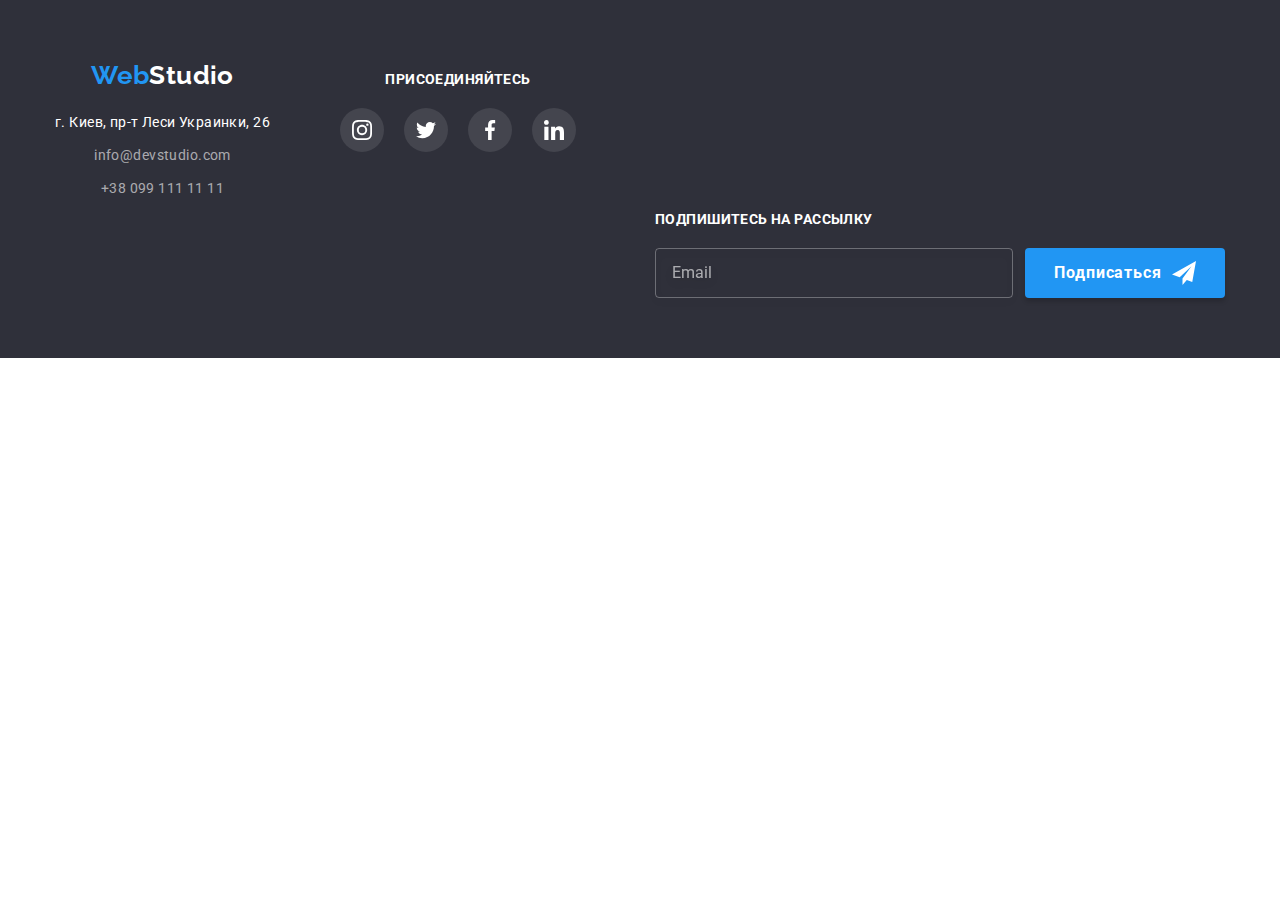
==== commit c294950e: "add code" ====
--- a/index.html
+++ b/index.html
@@ -28,7 +28,7 @@
   <body data-body>
     <!-- Section Header  -->
 
-    <header class="header">
+    <!-- <header class="header">
       <div class="header__wrapper container">
         <nav class="nav">
           <a class="logo header__logo link" lang="en" href="./index.html"
@@ -70,20 +70,20 @@
           </li>
         </ul>
       </div>
-    </header>
+    </header> -->
 
     <!-- Section Unique  content -->
 
     <main>
       <!-- Section Hero -->
-      <section class="hero">
+      <!-- <section class="hero">
         <div class="container">
           <h1 class="hero__title">Эффективные решения для вашего бизнеса</h1>
           <button class="button hero__button" type="button" data-modal-open>
             Заказать услугу
-          </button>
-          <!-- Модальне вікно -->
-          <div class="backdrop is-hidden" data-modal>
+          </button> -->
+      <!-- Модальне вікно -->
+      <!-- <div class="backdrop is-hidden" data-modal>
             <div class="modal">
               <button class="modal-close-btn" type="button" data-modal-close>
                 <svg width="18" height="18">
@@ -169,11 +169,11 @@
             </div>
           </div>
         </div>
-      </section>
+      </section> -->
 
       <!-- Section Features -->
 
-      <section class="features">
+      <!-- <section class="features">
         <div class="container">
           <h2 class="visually-hidden">Особенности</h2>
           <ul class="features__list card-set list">
@@ -231,10 +231,10 @@
             </li>
           </ul>
         </div>
-      </section>
+      </section> -->
 
       <!-- Section About -->
-
+      <!-- 
       <section class="about section__about">
         <div class="container">
           <h2 class="section-title about__title">Чем мы занимаемся</h2>
@@ -271,11 +271,11 @@
             </li>
           </ul>
         </div>
-      </section>
+      </section> -->
 
       <!-- Section Team -->
 
-      <section class="team">
+      <!-- <section class="team">
         <div class="container">
           <h2 class="section-title team__title">Наша команда</h2>
           <ul class="team__list card-set list">
@@ -552,95 +552,95 @@
             </li>
           </ul>
         </div>
-      </section>
-    </main>
-
-    <!-- Section Clients -->
-    <section class="clients">
-      <div class="container">
-        <h2 class="section-title clients__title">Постоянные клиенты</h2>
-        <div class="clients__wrapper">
-          <div class="clients__iconfill">
-            <a
-              class="clients__link link"
-              href=""
-              target="_blank"
-              rel="noopener noreferrer"
-              aria-label="Client-1"
-            >
-              <svg class="clients__icon" width="106" height="60">
-                <use href="./images/icons.svg#icon-Logo-1"></use>
-              </svg>
-            </a>
-          </div>
-          <div class="clients__iconfill">
-            <a
-              class="clients__link link"
-              href=""
-              target="_blank"
-              rel="noopener noreferrer"
-              aria-label="Client-2"
-            >
-              <svg class="clients__icon" width="106" height="60">
-                <use href="./images/icons.svg#icon-Logo-2"></use>
-              </svg>
-            </a>
-          </div>
-          <div class="clients__iconfill">
-            <a
-              class="clients__link link"
-              href=""
-              target="_blank"
-              rel="noopener noreferrer"
-              aria-label="Client-3"
-            >
-              <svg class="clients__icon" width="106" height="60">
-                <use href="./images/icons.svg#icon-Logo-3"></use>
-              </svg>
-            </a>
-          </div>
-          <div class="clients__iconfill">
-            <a
-              class="clients__link link"
-              href=""
-              target="_blank"
-              rel="noopener noreferrer"
-              aria-label="Client-4"
-            >
-              <svg class="clients__icon" width="106" height="60">
-                <use href="./images/icons.svg#icon-Logo-4"></use>
-              </svg>
-            </a>
-          </div>
-          <div class="clients__iconfill">
-            <a
-              class="clients__link link"
-              href=""
-              target="_blank"
-              rel="noopener noreferrer"
-              aria-label="Client-5"
-            >
-              <svg class="clients__icon" width="106" height="60">
-                <use href="./images/icons.svg#icon-Logo-5"></use>
-              </svg>
-            </a>
-          </div>
-          <div class="clients__iconfill">
-            <a
-              class="clients__link link"
-              href=""
-              target="_blank"
-              rel="noopener noreferrer"
-              aria-label="Client-6"
-            >
-              <svg class="clients__icon" width="106" height="60">
-                <use href="./images/icons.svg#icon-Logo-6"></use>
-              </svg>
-            </a>
+      </section> -->
+
+      <!-- Section Clients -->
+      <!-- <section class="clients">
+        <div class="container">
+          <h2 class="section-title clients__title">Постоянные клиенты</h2>
+          <div class="clients__wrapper clients__list card-set">
+            <div class="clients__iconfill clients__item card-set__item">
+              <a
+                class="clients__link link"
+                href=""
+                target="_blank"
+                rel="noopener noreferrer"
+                aria-label="Client-1"
+              >
+                <svg class="clients__icon" width="106" height="60">
+                  <use href="./images/icons.svg#icon-Logo-1"></use>
+                </svg>
+              </a>
+            </div>
+            <div class="clients__iconfill clients__item card-set__item">
+              <a
+                class="clients__link link"
+                href=""
+                target="_blank"
+                rel="noopener noreferrer"
+                aria-label="Client-2"
+              >
+                <svg class="clients__icon" width="106" height="60">
+                  <use href="./images/icons.svg#icon-Logo-2"></use>
+                </svg>
+              </a>
+            </div>
+            <div class="clients__iconfill clients__item card-set__item">
+              <a
+                class="clients__link link"
+                href=""
+                target="_blank"
+                rel="noopener noreferrer"
+                aria-label="Client-3"
+              >
+                <svg class="clients__icon" width="106" height="60">
+                  <use href="./images/icons.svg#icon-Logo-3"></use>
+                </svg>
+              </a>
+            </div>
+            <div class="clients__iconfill clients__item card-set__item">
+              <a
+                class="clients__link link"
+                href=""
+                target="_blank"
+                rel="noopener noreferrer"
+                aria-label="Client-4"
+              >
+                <svg class="clients__icon" width="106" height="60">
+                  <use href="./images/icons.svg#icon-Logo-4"></use>
+                </svg>
+              </a>
+            </div>
+            <div class="clients__iconfill clients__item card-set__item">
+              <a
+                class="clients__link link"
+                href=""
+                target="_blank"
+                rel="noopener noreferrer"
+                aria-label="Client-5"
+              >
+                <svg class="clients__icon" width="106" height="60">
+                  <use href="./images/icons.svg#icon-Logo-5"></use>
+                </svg>
+              </a>
+            </div>
+            <div class="clients__iconfill clients__item card-set__item">
+              <a
+                class="clients__link link"
+                href=""
+                target="_blank"
+                rel="noopener noreferrer"
+                aria-label="Client-6"
+              >
+                <svg class="clients__icon" width="106" height="60">
+                  <use href="./images/icons.svg#icon-Logo-6"></use>
+                </svg>
+              </a>
+            </div>
           </div>
         </div>
-      </div>
-    </section>
+      </section> -->
+    </main>
     <!-- Section Footer -->
 
     <footer class="footer">
--- a/css/main.min.css
+++ b/css/main.min.css
@@ -1 +1 @@
-:root{--main-font: "Roboto";--secondary-font: "Raleway";--main-txt-cl: #757575;--secondary-txt-cl: #212121;--dark-txt-cl: #000000;--white-txt-cl: #ffffff;--accent-txt-cl: #2196f3;--main-bg-cl: #ffffff;--grey-bg-cl: #f5f4fa;--dark-bg-cl: #2f303a;--btn-cl: #2196f3;--btn-active-cl: #188ce8;--items: 4;--indent: 30px;--anim: 250ms cubic-bezier(0.4, 0, 0.2, 1)}.visually-hidden{position:absolute;width:1px;height:1px;margin:-1px;border:0;padding:0;white-space:nowrap;-webkit-clip-path:inset(100%);clip-path:inset(100%);clip:rect(0 0 0 0);overflow:hidden}.clients,.works-examples,.team,.about,.features,.hero{padding-top:94px;padding-bottom:94px}body{font-family:var(--main-font),sans-serif;font-size:14px;line-height:1.71;color:var(--main-txt-cl);letter-spacing:.03em;background-color:var(--main-bg-cl)}body.no-scroll{overflow:hidden}.link{text-decoration:none}.list{list-style:none;margin:0;padding:0}h1,h2,h3,h4,p{margin:0}img{display:block;max-width:100%;height:auto}.card-set{display:-webkit-box;display:-ms-flexbox;display:flex;-ms-flex-wrap:wrap;flex-wrap:wrap;gap:var(--indent)}.card-set__item{-ms-flex-preferred-size:calc((100% - var(--indent)*var(--items))/var(--items));flex-basis:calc((100% - var(--indent)*var(--items))/var(--items))}.button{display:inline-block;margin-right:auto;margin-left:auto;min-width:200px;border-radius:4px;-webkit-box-shadow:0px 4px 4px rgba(0,0,0,.15);box-shadow:0px 4px 4px rgba(0,0,0,.15);border:rgba(0,0,0,0);background-color:var(--btn-cl);cursor:pointer;-webkit-transition:background-color var(--anim);transition:background-color var(--anim);font-family:inherit;font-weight:700;font-size:16px;line-height:1.88;display:-webkit-box;display:-ms-flexbox;display:flex;-webkit-box-align:center;-ms-flex-align:center;align-items:center;text-align:center;letter-spacing:.06em;color:var(--white-txt-cl)}.button .hero__button{padding:10px 32px}.button .hero__button:hover,.button .hero__button:focus{background-color:var(--btn-active-cl)}.container{width:1200px;padding-left:15px;padding-right:15px;margin-left:auto;margin-right:auto}.section{padding-top:94px;padding-bottom:94px}.current-link{position:relative;color:var(--accent-txt-cl);display:-webkit-box;display:-ms-flexbox;display:flex;-webkit-box-align:center;-ms-flex-align:center;align-items:center}.current-link::after{content:"";position:absolute;bottom:0;left:0;width:100%;height:4px;display:inline-block;background-color:var(--btn-cl);border-radius:2px}.section-title{font-size:36px;line-height:1.17;text-align:center;color:var(--secondary-txt-cl)}.social-media{display:-webkit-box;display:-ms-flexbox;display:flex;-webkit-box-pack:center;-ms-flex-pack:center;justify-content:center}.social-media__item:not(:last-child){margin-right:10px}.social-media__link{display:-webkit-box;display:-ms-flexbox;display:flex;-webkit-box-align:center;-ms-flex-align:center;align-items:center;-webkit-box-pack:center;-ms-flex-pack:center;justify-content:center;width:44px;height:44px;border-radius:50%;-webkit-transition:background-color var(--anim),color var(--anim);transition:background-color var(--anim),color var(--anim)}.social-media__link:hover,.social-media__link:focus{color:#fff;background-color:var(--btn-cl)}.social-media__link--grey{color:#afb1b8;background-color:#fff}.social-media__link--light{color:#fff;background-color:rgba(255,255,255,.1)}.social-media__icon{width:20px;height:20px;fill:currentColor}.logo{font-family:var(--secondary-font),sans-serif;font-weight:700;font-size:26px;line-height:1.19}.logo__footer{display:-webkit-inline-box;display:-ms-inline-flexbox;display:inline-flex;margin-bottom:20px;color:var(--white-txt-cl)}.logo__footer--accent{color:var(--accent-txt-cl)}.header__logo{color:var(--dark-txt-cl)}.header__logo--accent{color:var(--accent-txt-cl)}.form-wrapper{margin-left:93px}.form-wrapper__text{display:inline-block;margin-bottom:20px;line-height:1.14;text-transform:uppercase;color:var(--white-txt-cl)}.form-subscribe{display:-webkit-box;display:-ms-flexbox;display:flex;-webkit-box-pack:center;-ms-flex-pack:center;justify-content:center;-webkit-box-align:center;-ms-flex-align:center;align-items:center;gap:12px}.form-subscribe__button{display:-webkit-box;display:-ms-flexbox;display:flex;-webkit-box-pack:center;-ms-flex-pack:center;justify-content:center;-webkit-box-align:center;-ms-flex-align:center;align-items:center;gap:10px;min-height:50px}.form-subscribe__email{width:358px;height:50px;padding:15px 16px;background-color:rgba(0,0,0,0);outline:rgba(0,0,0,0);border:1px solid rgba(255,255,255,.3);-webkit-filter:drop-shadow(0px 4px 4px rgba(0, 0, 0, 0.15));filter:drop-shadow(0px 4px 4px rgba(0, 0, 0, 0.15));border-radius:4px;font-size:16px;line-height:1.25;display:-webkit-box;display:-ms-flexbox;display:flex;-webkit-box-align:center;-ms-flex-align:center;align-items:center;color:var(--white-txt-cl);cursor:pointer}.form-subscribe__email::-webkit-input-placeholder{font-size:16px;line-height:1.25;display:-webkit-box;display:flex;-webkit-box-align:center;align-items:center;color:rgba(255,255,255,.6)}.form-subscribe__email::-moz-placeholder{font-size:16px;line-height:1.25;display:flex;align-items:center;color:rgba(255,255,255,.6)}.form-subscribe__email:-ms-input-placeholder{font-size:16px;line-height:1.25;display:-ms-flexbox;display:flex;-ms-flex-align:center;align-items:center;color:rgba(255,255,255,.6)}.form-subscribe__email::-ms-input-placeholder{font-size:16px;line-height:1.25;display:-ms-flexbox;display:flex;-ms-flex-align:center;align-items:center;color:rgba(255,255,255,.6)}.form-subscribe__email::placeholder{font-size:16px;line-height:1.25;display:-webkit-box;display:-ms-flexbox;display:flex;-webkit-box-align:center;-ms-flex-align:center;align-items:center;color:rgba(255,255,255,.6)}.form-btn{display:block;margin-right:auto;margin-left:auto;min-width:200px;border-radius:4px;-webkit-box-shadow:0px 4px 4px rgba(0,0,0,.15);box-shadow:0px 4px 4px rgba(0,0,0,.15);border:rgba(0,0,0,0);background-color:var(--btn-cl);cursor:pointer;-webkit-transition:background-color var(--anim);transition:background-color var(--anim);padding:10px 52px;font-family:inherit;font-weight:700;font-size:16px;line-height:1.88;letter-spacing:.06em;color:var(--white-txt-cl)}.form-btn:hover,.form-btn:focus{background-color:var(--btn-active-cl)}.form-checkbox{display:-webkit-box;display:-ms-flexbox;display:flex;-webkit-box-pack:center;-ms-flex-pack:center;justify-content:center;-webkit-box-align:center;-ms-flex-align:center;align-items:center;gap:8px;margin-bottom:30px}.form-checkbox-icon{display:-webkit-box;display:-ms-flexbox;display:flex;-webkit-box-align:center;-ms-flex-align:center;align-items:center;-webkit-box-pack:center;-ms-flex-pack:center;justify-content:center;fill:var(--main-bg-cl);border:2px solid #212121;border-radius:2px;-webkit-transition:fill var(--anim),background-color var(--anim),border var(--anim);transition:fill var(--anim),background-color var(--anim),border var(--anim)}.form-checkbox-input:checked+.form-checkbox-icon{fill:var(--main-bg-cl);background-color:var(--btn-cl);border:var(--btn-cl)}.form-checkbox-agreement{-webkit-user-select:none;-moz-user-select:none;-ms-user-select:none;user-select:none}.form-checkbox-agreement-link{-webkit-text-decoration-line:underline;text-decoration-line:underline;color:var(--accent-txt-cl)}.contact-form{height:100%;display:inline-block}.contact-form-wrapper{margin-bottom:20px}.contact-form-group{display:block;position:relative;margin-bottom:10px}.contact-form-icon{position:absolute;top:11px;bottom:11px;left:12px;right:12px;-webkit-transform:translateY(100%);transform:translateY(100%);-webkit-transition:fill var(--anim);transition:fill var(--anim)}.contact-form-input:focus+.contact-form-icon{fill:var(--btn-cl)}.contact-form-input{width:448px;height:40px;padding-right:5px;padding-left:42px;background-color:rgba(0,0,0,0);outline:rgba(0,0,0,0);color:var(--secondary-txt-cl);border:1px solid rgba(33,33,33,.2);border-radius:4px;-webkit-transition:border-color var(--anim);transition:border-color var(--anim)}.contact-form-input:focus{border-color:var(--btn-cl)}.contact-form-label{display:block;margin-bottom:4px;font-size:12px;line-height:1.17;letter-spacing:.01em}.contact-form-textarea{display:block;resize:none;width:100%;height:120px;padding:12px 16px;background-color:rgba(0,0,0,0);outline:rgba(0,0,0,0);border:1px solid rgba(33,33,33,.2);border-radius:4px;-webkit-transition:border-color var(--anim);transition:border-color var(--anim)}.contact-form-textarea:focus{border-color:var(--btn-cl)}.contact-form-textarea::-webkit-input-placeholder{font-size:14px;line-height:1.17;letter-spacing:.01em;color:rgba(117,117,117,.5);-webkit-transition:border-color var(--anim);transition:border-color var(--anim)}.contact-form-textarea::-moz-placeholder{font-size:14px;line-height:1.17;letter-spacing:.01em;color:rgba(117,117,117,.5);-moz-transition:border-color var(--anim);transition:border-color var(--anim)}.contact-form-textarea:-ms-input-placeholder{font-size:14px;line-height:1.17;letter-spacing:.01em;color:rgba(117,117,117,.5);-ms-transition:border-color var(--anim);transition:border-color var(--anim)}.contact-form-textarea::-ms-input-placeholder{font-size:14px;line-height:1.17;letter-spacing:.01em;color:rgba(117,117,117,.5);-ms-transition:border-color var(--anim);transition:border-color var(--anim)}.contact-form-textarea::placeholder{font-size:14px;line-height:1.17;letter-spacing:.01em;color:rgba(117,117,117,.5);-webkit-transition:border-color var(--anim);transition:border-color var(--anim)}.backdrop{position:fixed;top:0;left:0;z-index:1000;width:100%;height:100%;background-color:rgba(0,0,0,.2);opacity:1;visibility:visible;pointer-events:initial;-webkit-transition:opacity var(--anim),visibility var(--anim);transition:opacity var(--anim),visibility var(--anim)}.backdrop.is-hidden{opacity:0;visibility:hidden;pointer-events:none}.backdrop.is-hidden .modal{-webkit-transform:translate(-50%, -50%) scale(0.75);transform:translate(-50%, -50%) scale(0.75)}.modal{padding:40px;position:absolute;top:50%;left:50%;-webkit-transform:translate(-50%, -50%) scale(1);transform:translate(-50%, -50%) scale(1);width:528px;background-color:#fff;-webkit-box-shadow:0px 1px 3px rgba(0,0,0,.12),0px 1px 1px rgba(0,0,0,.14),0px 2px 1px rgba(0,0,0,.2);box-shadow:0px 1px 3px rgba(0,0,0,.12),0px 1px 1px rgba(0,0,0,.14),0px 2px 1px rgba(0,0,0,.2);border-radius:4px;-webkit-transition:-webkit-transform var(--anim);transition:-webkit-transform var(--anim);transition:transform var(--anim);transition:transform var(--anim), -webkit-transform var(--anim)}.modal-text{display:block;margin-bottom:12px;font-weight:700;font-size:20px;line-height:1.15;text-align:center;color:var(--secondary-txt-cl)}.modal-close-btn{position:absolute;top:8px;right:8px;display:-webkit-box;display:-ms-flexbox;display:flex;-webkit-box-align:center;-ms-flex-align:center;align-items:center;-webkit-box-pack:center;-ms-flex-pack:center;justify-content:center;padding:0;width:30px;height:30px;fill:#000;background-color:var(--main-bg-cl);border-radius:50%;border:1px solid rgba(0,0,0,.1);cursor:pointer}.modal-close-btn:hover,.modal-close-btn:focus{fill:var(--btn-cl)}.button-list{display:-webkit-box;display:-ms-flexbox;display:flex;-webkit-box-pack:center;-ms-flex-pack:center;justify-content:center;margin-bottom:50px}.button-item:not(:last-child){margin-right:8px}.btn-wrk-exmpl{padding:6px 22px;font-family:inherit;font-weight:500;font-size:16px;line-height:1.62;text-align:center;color:var(--secondary-txt-cl);border-radius:4px;border-color:rgba(0,0,0,0);background-color:var(--grey-bg-cl);cursor:pointer;-webkit-transition:color var(--anim),background-color var(--anim),-webkit-box-shadow var(--anim);transition:color var(--anim),background-color var(--anim),-webkit-box-shadow var(--anim);transition:color var(--anim),background-color var(--anim),box-shadow var(--anim);transition:color var(--anim),background-color var(--anim),box-shadow var(--anim),-webkit-box-shadow var(--anim)}.btn-wrk-exmpl:hover,.btn-wrk-exmpl:focus{color:var(--white-txt-cl);background-color:var(--btn-cl);-webkit-box-shadow:0px 3px 1px rgba(0,0,0,.1),0px 1px 2px rgba(0,0,0,.08),0px 2px 2px rgba(0,0,0,.12);box-shadow:0px 3px 1px rgba(0,0,0,.1),0px 1px 2px rgba(0,0,0,.08),0px 2px 2px rgba(0,0,0,.12)}.active-btn{color:var(--white-txt-cl);background-color:var(--btn-cl)}.nav{display:-webkit-box;display:-ms-flexbox;display:flex;-webkit-box-align:center;-ms-flex-align:center;align-items:center}.nav__list{display:-webkit-box;display:-ms-flexbox;display:flex;margin-left:93px}.nav__item{margin-right:50px}.nav__item:last-child{margin-right:0}.nav__link{display:block;padding-top:32px;padding-bottom:32px;font-weight:500;line-height:1.14;letter-spacing:.02em;color:var(--secondary-txt-cl);-webkit-transition:color var(--anim);transition:color var(--anim)}.nav__link--current{color:var(--accent-txt-cl)}.nav__link:hover,.nav__link:focus{color:var(--accent-txt-cl)}.address{font-style:normal}.address__item:not(:last-child){margin-bottom:9px}.address__link{color:var(--white-txt-cl)}.header{border-bottom:1px solid #ececec}.header__wrapper{display:-webkit-box;display:-ms-flexbox;display:flex;-webkit-box-align:center;-ms-flex-align:center;align-items:center}.header-contacts{display:-webkit-box;display:-ms-flexbox;display:flex;-webkit-box-align:center;-ms-flex-align:center;align-items:center;margin-left:auto}.header-contacts__item:not(:last-child){margin-right:50px}.header-contacts__link{display:-webkit-box;display:-ms-flexbox;display:flex;-webkit-box-align:center;-ms-flex-align:center;align-items:center;padding-top:32px;padding-bottom:32px;font-weight:500;line-height:1.14;letter-spacing:.02em;color:var(--main-txt-cl);fill:#757575;-webkit-transition:color var(--anim),fill var(--anim);transition:color var(--anim),fill var(--anim)}.header-contacts__link :hover,.header-contacts__link:focus{color:var(--accent-txt-cl);fill:var(--accent-txt-cl)}.header-contacts__icon{margin-right:10px}.hero{padding-top:200px;padding-bottom:200px;max-width:1600px;margin-left:auto;margin-right:auto;background-color:var(--dark-bg-cl);background-image:-webkit-gradient(linear, left top, right top, from(rgba(47, 48, 58, 0.4)), to(rgba(47, 48, 58, 0.4))),url(../images/hero-bg-img/hero-bg-img.png);background-image:linear-gradient(to right, rgba(47, 48, 58, 0.4), rgba(47, 48, 58, 0.4)),url(../images/hero-bg-img/hero-bg-img.png);background-repeat:no-repeat;background-position:center;background-size:cover}.hero__title{width:696px;margin-left:auto;margin-right:auto;margin-bottom:30px;font-weight:900;font-size:44px;line-height:1.36;text-align:center;letter-spacing:.06em;text-transform:uppercase;color:var(--white-txt-cl)}.hero__button{padding:10px 32px}.hero__button:hover,.hero__button:focus{background-color:var(--btn-active-cl)}.features__title{margin-bottom:10px}.title{font-size:14px;text-transform:uppercase;line-height:1.14}.title--black{color:var(--secondary-txt-cl)}.features__iconfill{display:-webkit-box;display:-ms-flexbox;display:flex;-webkit-box-align:center;-ms-flex-align:center;align-items:center;-webkit-box-pack:center;-ms-flex-pack:center;justify-content:center;margin-bottom:30px;width:270px;height:120px;background-color:#f5f4fa;border-radius:4px}.about__list{--items: 3}.section__about{padding-top:0}.about__item{position:relative}.about__img{display:block}.about__title{margin-bottom:50px}.about__desc{position:absolute;bottom:0;width:100%;height:70px;display:-webkit-box;display:-ms-flexbox;display:flex;-webkit-box-pack:center;-ms-flex-pack:center;justify-content:center;-webkit-box-align:center;-ms-flex-align:center;align-items:center;font-weight:700;line-height:1.14;text-align:center;text-transform:uppercase;color:var(--white-txt-cl);background-color:rgba(47,48,58,.8)}.team{background-color:var(--grey-bg-cl)}.team__title{margin-bottom:50px}.team__item{border-radius:0px 0px 4px 4px;-webkit-box-shadow:0px 1px 3px rgba(0,0,0,.12),0px 1px 1px rgba(0,0,0,.14),0px 2px 1px rgba(0,0,0,.2);box-shadow:0px 1px 3px rgba(0,0,0,.12),0px 1px 1px rgba(0,0,0,.14),0px 2px 1px rgba(0,0,0,.2);background-color:var(--main-bg-cl)}.team__wrapper{padding:30px 0px}.team__subtitle{margin-bottom:10px;font-weight:500;font-size:16px;line-height:1.19;text-align:center;color:var(--secondary-txt-cl)}.team__position{margin-bottom:16px;font-size:16px;line-height:1.19;text-align:center;color:var(--main-txt-cl)}.social-media{display:-webkit-box;display:-ms-flexbox;display:flex;-webkit-box-pack:center;-ms-flex-pack:center;justify-content:center}.social-media__item:not(:last-child){margin-right:10px}.social-media__link{display:-webkit-box;display:-ms-flexbox;display:flex;-webkit-box-align:center;-ms-flex-align:center;align-items:center;-webkit-box-pack:center;-ms-flex-pack:center;justify-content:center;width:44px;height:44px;border-radius:50%;-webkit-transition:background-color var(--anim),color var(--anim);transition:background-color var(--anim),color var(--anim)}.social-media__link:hover,.social-media__link:focus{color:#fff;background-color:var(--btn-cl)}.social-media__link--grey{color:#afb1b8;background-color:#fff}.social-media__link--light{color:#fff;background-color:rgba(255,255,255,.1)}.social-media__icon{width:20px;height:20px;fill:currentColor}.footer{padding:60px 0px;background-color:#2f303a}.footer__wrapper{display:-webkit-box;display:-ms-flexbox;display:flex;-webkit-box-align:baseline;-ms-flex-align:baseline;align-items:baseline}.footer__link{color:rgba(255,255,255,.6);-webkit-transition:color var(--anim);transition:color var(--anim)}.footer__link:hover,.footer__link:focus{color:var(--accent-txt-cl)}.footer__socmedia{margin-left:70px}.footer__text{display:block;font-weight:700;line-height:1.14;text-transform:uppercase;margin-bottom:20px;color:var(--main-bg-cl)}.container-wrk-exmpl{background-color:var(--main-bg-cl);cursor:pointer}.work-exmpl-link{display:block;-webkit-transition:-webkit-transform var(--anim),-webkit-box-shadow var(--anim);transition:-webkit-transform var(--anim),-webkit-box-shadow var(--anim);transition:transform var(--anim),box-shadow var(--anim);transition:transform var(--anim),box-shadow var(--anim),-webkit-transform var(--anim),-webkit-box-shadow var(--anim)}.work-exmpl-link:hover,.work-exmpl-link:focus{-webkit-box-shadow:0px 1px 1px rgba(0,0,0,.12),0px 4px 4px rgba(0,0,0,.06),1px 4px 6px rgba(0,0,0,.16);box-shadow:0px 1px 1px rgba(0,0,0,.12),0px 4px 4px rgba(0,0,0,.06),1px 4px 6px rgba(0,0,0,.16)}.thumb-work-exmpl{position:relative;overflow:hidden}.examples-text{padding:20px 24px;border:1px solid #eee;border-top:0px}.title-wrk-exmpl{margin-bottom:4px;font-size:18px;line-height:2;letter-spacing:.06em;color:var(--secondary-txt-cl)}.desc-wrk-exmpl{font-size:16px;line-height:1.88;color:var(--main-txt-cl)}.portfolio-overlay{position:absolute;top:0;left:0;display:-webkit-box;display:-ms-flexbox;display:flex;-webkit-box-align:center;-ms-flex-align:center;align-items:center;-webkit-box-pack:center;-ms-flex-pack:center;justify-content:center;padding:63px 24px;-webkit-transform:translateY(100%);transform:translateY(100%);-webkit-backdrop-filter:blur(5px);backdrop-filter:blur(5px);background-color:rgba(33,150,243,.9);-webkit-transition:-webkit-transform 250ms cubic-bezier(0.4, 0, 0.2, 1);transition:-webkit-transform 250ms cubic-bezier(0.4, 0, 0.2, 1);transition:transform 250ms cubic-bezier(0.4, 0, 0.2, 1);transition:transform 250ms cubic-bezier(0.4, 0, 0.2, 1), -webkit-transform 250ms cubic-bezier(0.4, 0, 0.2, 1);width:100%;height:100%}.work-exmpl-link:hover .portfolio-overlay,.work-exmpl-link:focus .portfolio-overlayy{-webkit-transform:translateY(0);transform:translateY(0)}.portfolio-desc{font-size:18px;line-height:1.56;color:var(--white-txt-cl)}.clients__title{margin-bottom:50px}.clients__wrapper{display:-webkit-box;display:-ms-flexbox;display:flex;-webkit-box-pack:center;-ms-flex-pack:center;justify-content:center;gap:30px}.clients__iconfill{width:170px;height:92px}.clients__link{display:-webkit-box;display:-ms-flexbox;display:flex;-webkit-box-pack:center;-ms-flex-pack:center;justify-content:center;-webkit-box-align:center;-ms-flex-align:center;align-items:center;width:100%;height:100%;color:#afb1b8;border:1px solid #afb1b8;border-radius:4px;-webkit-transition:color var(--anim),border var(--anim);transition:color var(--anim),border var(--anim)}.clients__link:hover,.clients__link:focus{color:var(--accent-txt-cl);border:1px solid #2196f3}.clients__icon{fill:currentColor}/*# sourceMappingURL=main.min.css.map */+:root{--main-font: "Roboto";--secondary-font: "Raleway";--main-txt-cl: #757575;--secondary-txt-cl: #212121;--dark-txt-cl: #000000;--white-txt-cl: #ffffff;--accent-txt-cl: #2196f3;--main-bg-cl: #ffffff;--grey-bg-cl: #f5f4fa;--dark-bg-cl: #2f303a;--btn-cl: #2196f3;--btn-active-cl: #188ce8;--items: 4;--indent: 30px;--anim: 250ms cubic-bezier(0.4, 0, 0.2, 1)}.visually-hidden{position:absolute;width:1px;height:1px;margin:-1px;border:0;padding:0;white-space:nowrap;-webkit-clip-path:inset(100%);clip-path:inset(100%);clip:rect(0 0 0 0);overflow:hidden}.works-examples,.about,.hero{padding-top:94px;padding-bottom:94px}body{font-family:var(--main-font),sans-serif;font-size:14px;line-height:1.71;color:var(--main-txt-cl);letter-spacing:.03em;background-color:var(--main-bg-cl)}body.no-scroll{overflow:hidden}.link{text-decoration:none}.list{list-style:none;margin:0;padding:0}h1,h2,h3,h4,p{margin:0}img{display:block;width:100%;height:auto}.card-set{display:-webkit-box;display:-ms-flexbox;display:flex;-ms-flex-wrap:wrap;flex-wrap:wrap;gap:var(--indent)}.card-set__item{-ms-flex-preferred-size:calc((100% - var(--indent)*(var(--items) - 1))/var(--items));flex-basis:calc((100% - var(--indent)*(var(--items) - 1))/var(--items))}.button{display:inline-block;margin-right:auto;margin-left:auto;min-width:200px;border-radius:4px;-webkit-box-shadow:0px 4px 4px rgba(0,0,0,.15);box-shadow:0px 4px 4px rgba(0,0,0,.15);border:rgba(0,0,0,0);background-color:var(--btn-cl);cursor:pointer;-webkit-transition:background-color var(--anim);transition:background-color var(--anim);font-family:inherit;font-weight:700;font-size:16px;line-height:1.88;display:-webkit-box;display:-ms-flexbox;display:flex;-webkit-box-align:center;-ms-flex-align:center;align-items:center;text-align:center;letter-spacing:.06em;color:var(--white-txt-cl)}.button .hero__button{padding:10px 32px}.button .hero__button:hover,.button .hero__button:focus{background-color:var(--btn-active-cl)}.container{width:100%;padding-left:15px;padding-right:15px;margin-left:auto;margin-right:auto}@media screen and (min-width: 480px){.container{max-width:480px}}@media screen and (min-width: 768px){.container{max-width:768px}}@media screen and (min-width: 1200px){.container{max-width:1200px}}.section{padding-top:94px;padding-bottom:94px}.current-link{position:relative;color:var(--accent-txt-cl);display:-webkit-box;display:-ms-flexbox;display:flex;-webkit-box-align:center;-ms-flex-align:center;align-items:center}.current-link::after{content:"";position:absolute;bottom:0;left:0;width:100%;height:4px;display:inline-block;background-color:var(--btn-cl);border-radius:2px}.section-title{font-size:36px;line-height:1.17;text-align:center;color:var(--secondary-txt-cl)}.social-media{display:-webkit-box;display:-ms-flexbox;display:flex;-webkit-box-pack:center;-ms-flex-pack:center;justify-content:center}.social-media__item:not(:last-child){margin-right:10px}.social-media__link{display:-webkit-box;display:-ms-flexbox;display:flex;-webkit-box-align:center;-ms-flex-align:center;align-items:center;-webkit-box-pack:center;-ms-flex-pack:center;justify-content:center;width:44px;height:44px;border-radius:50%;-webkit-transition:background-color var(--anim),color var(--anim);transition:background-color var(--anim),color var(--anim)}.social-media__link:hover,.social-media__link:focus{color:#fff;background-color:var(--btn-cl)}.social-media__link--grey{color:#afb1b8;background-color:#fff}.social-media__link--light{color:#fff;background-color:rgba(255,255,255,.1)}.social-media__icon{width:20px;height:20px;fill:currentColor}.logo{font-family:var(--secondary-font),sans-serif;font-weight:700;font-size:24px;line-height:1.17}@media screen and (min-width: 1200px){.logo{font-size:26px;line-height:1.19}}.logo__footer{display:-webkit-inline-box;display:-ms-inline-flexbox;display:inline-flex;text-align:center;margin-bottom:20px;color:var(--white-txt-cl)}.logo__footer--accent{color:var(--accent-txt-cl)}.header__logo{color:var(--dark-txt-cl)}.header__logo--accent{color:var(--accent-txt-cl)}@media screen and (min-width: 768px){.form-wrapper{margin-right:auto;margin-left:auto}}@media screen and (min-width: 1200px){.form-wrapper{margin-right:0}}.form-wrapper__text{display:block;margin-bottom:20px;text-align:center;line-height:1.14;text-transform:uppercase;color:var(--white-txt-cl)}@media screen and (min-width: 1200px){.form-wrapper__text{text-align:start}}.form-subscribe{display:-webkit-box;display:-ms-flexbox;display:flex;-webkit-box-pack:center;-ms-flex-pack:center;justify-content:center;-webkit-box-align:center;-ms-flex-align:center;align-items:center;-webkit-box-orient:vertical;-webkit-box-direction:normal;-ms-flex-direction:column;flex-direction:column;gap:20px}@media screen and (min-width: 1200px){.form-subscribe{-webkit-box-orient:horizontal;-webkit-box-direction:normal;-ms-flex-direction:row;flex-direction:row;gap:12px}}.form-subscribe__button{display:-webkit-box;display:-ms-flexbox;display:flex;-webkit-box-pack:center;-ms-flex-pack:center;justify-content:center;-webkit-box-align:center;-ms-flex-align:center;align-items:center;gap:10px;min-height:50px}.form-subscribe__email{width:450px;height:50px;padding:15px 16px;background-color:rgba(0,0,0,0);outline:rgba(0,0,0,0);border:1px solid rgba(255,255,255,.3);-webkit-filter:drop-shadow(0px 4px 4px rgba(0, 0, 0, 0.15));filter:drop-shadow(0px 4px 4px rgba(0, 0, 0, 0.15));border-radius:4px;font-size:16px;line-height:1.25;display:-webkit-box;display:-ms-flexbox;display:flex;-webkit-box-align:center;-ms-flex-align:center;align-items:center;color:var(--white-txt-cl);cursor:pointer}@media screen and (min-width: 1200px){.form-subscribe__email{width:358px}}.form-subscribe__email::-webkit-input-placeholder{font-size:16px;line-height:1.25;display:-webkit-box;display:flex;-webkit-box-align:center;align-items:center;color:rgba(255,255,255,.6)}.form-subscribe__email::-moz-placeholder{font-size:16px;line-height:1.25;display:flex;align-items:center;color:rgba(255,255,255,.6)}.form-subscribe__email:-ms-input-placeholder{font-size:16px;line-height:1.25;display:-ms-flexbox;display:flex;-ms-flex-align:center;align-items:center;color:rgba(255,255,255,.6)}.form-subscribe__email::-ms-input-placeholder{font-size:16px;line-height:1.25;display:-ms-flexbox;display:flex;-ms-flex-align:center;align-items:center;color:rgba(255,255,255,.6)}.form-subscribe__email::placeholder{font-size:16px;line-height:1.25;display:-webkit-box;display:-ms-flexbox;display:flex;-webkit-box-align:center;-ms-flex-align:center;align-items:center;color:rgba(255,255,255,.6)}.form-btn{display:block;margin-right:auto;margin-left:auto;min-width:200px;border-radius:4px;-webkit-box-shadow:0px 4px 4px rgba(0,0,0,.15);box-shadow:0px 4px 4px rgba(0,0,0,.15);border:rgba(0,0,0,0);background-color:var(--btn-cl);cursor:pointer;-webkit-transition:background-color var(--anim);transition:background-color var(--anim);padding:10px 52px;font-family:inherit;font-weight:700;font-size:16px;line-height:1.88;letter-spacing:.06em;color:var(--white-txt-cl)}.form-btn:hover,.form-btn:focus{background-color:var(--btn-active-cl)}.form-checkbox{display:-webkit-box;display:-ms-flexbox;display:flex;-webkit-box-pack:center;-ms-flex-pack:center;justify-content:center;-webkit-box-align:center;-ms-flex-align:center;align-items:center;gap:8px;margin-bottom:30px}.form-checkbox-icon{display:-webkit-box;display:-ms-flexbox;display:flex;-webkit-box-align:center;-ms-flex-align:center;align-items:center;-webkit-box-pack:center;-ms-flex-pack:center;justify-content:center;fill:var(--main-bg-cl);border:2px solid #212121;border-radius:2px;-webkit-transition:fill var(--anim),background-color var(--anim),border var(--anim);transition:fill var(--anim),background-color var(--anim),border var(--anim)}.form-checkbox-input:checked+.form-checkbox-icon{fill:var(--main-bg-cl);background-color:var(--btn-cl);border:var(--btn-cl)}.form-checkbox-agreement{-webkit-user-select:none;-moz-user-select:none;-ms-user-select:none;user-select:none}.form-checkbox-agreement-link{-webkit-text-decoration-line:underline;text-decoration-line:underline;color:var(--accent-txt-cl)}.contact-form{height:100%;display:inline-block}.contact-form-wrapper{margin-bottom:20px}.contact-form-group{display:block;position:relative;margin-bottom:10px}.contact-form-icon{position:absolute;top:11px;bottom:11px;left:12px;right:12px;-webkit-transform:translateY(100%);transform:translateY(100%);-webkit-transition:fill var(--anim);transition:fill var(--anim)}.contact-form-input:focus+.contact-form-icon{fill:var(--btn-cl)}.contact-form-input{width:448px;height:40px;padding-right:5px;padding-left:42px;background-color:rgba(0,0,0,0);outline:rgba(0,0,0,0);color:var(--secondary-txt-cl);border:1px solid rgba(33,33,33,.2);border-radius:4px;-webkit-transition:border-color var(--anim);transition:border-color var(--anim)}.contact-form-input:focus{border-color:var(--btn-cl)}.contact-form-label{display:block;margin-bottom:4px;font-size:12px;line-height:1.17;letter-spacing:.01em}.contact-form-textarea{display:block;resize:none;width:100%;height:120px;padding:12px 16px;background-color:rgba(0,0,0,0);outline:rgba(0,0,0,0);border:1px solid rgba(33,33,33,.2);border-radius:4px;-webkit-transition:border-color var(--anim);transition:border-color var(--anim)}.contact-form-textarea:focus{border-color:var(--btn-cl)}.contact-form-textarea::-webkit-input-placeholder{font-size:14px;line-height:1.17;letter-spacing:.01em;color:rgba(117,117,117,.5);-webkit-transition:border-color var(--anim);transition:border-color var(--anim)}.contact-form-textarea::-moz-placeholder{font-size:14px;line-height:1.17;letter-spacing:.01em;color:rgba(117,117,117,.5);-moz-transition:border-color var(--anim);transition:border-color var(--anim)}.contact-form-textarea:-ms-input-placeholder{font-size:14px;line-height:1.17;letter-spacing:.01em;color:rgba(117,117,117,.5);-ms-transition:border-color var(--anim);transition:border-color var(--anim)}.contact-form-textarea::-ms-input-placeholder{font-size:14px;line-height:1.17;letter-spacing:.01em;color:rgba(117,117,117,.5);-ms-transition:border-color var(--anim);transition:border-color var(--anim)}.contact-form-textarea::placeholder{font-size:14px;line-height:1.17;letter-spacing:.01em;color:rgba(117,117,117,.5);-webkit-transition:border-color var(--anim);transition:border-color var(--anim)}.backdrop{position:fixed;top:0;left:0;z-index:1000;width:100%;height:100%;background-color:rgba(0,0,0,.2);opacity:1;visibility:visible;pointer-events:initial;-webkit-transition:opacity var(--anim),visibility var(--anim);transition:opacity var(--anim),visibility var(--anim)}.backdrop.is-hidden{opacity:0;visibility:hidden;pointer-events:none}.backdrop.is-hidden .modal{-webkit-transform:translate(-50%, -50%) scale(0.75);transform:translate(-50%, -50%) scale(0.75)}.modal{padding:40px;position:absolute;top:50%;left:50%;-webkit-transform:translate(-50%, -50%) scale(1);transform:translate(-50%, -50%) scale(1);width:528px;background-color:#fff;-webkit-box-shadow:0px 1px 3px rgba(0,0,0,.12),0px 1px 1px rgba(0,0,0,.14),0px 2px 1px rgba(0,0,0,.2);box-shadow:0px 1px 3px rgba(0,0,0,.12),0px 1px 1px rgba(0,0,0,.14),0px 2px 1px rgba(0,0,0,.2);border-radius:4px;-webkit-transition:-webkit-transform var(--anim);transition:-webkit-transform var(--anim);transition:transform var(--anim);transition:transform var(--anim), -webkit-transform var(--anim)}.modal-text{display:block;margin-bottom:12px;font-weight:700;font-size:20px;line-height:1.15;text-align:center;color:var(--secondary-txt-cl)}.modal-close-btn{position:absolute;top:8px;right:8px;display:-webkit-box;display:-ms-flexbox;display:flex;-webkit-box-align:center;-ms-flex-align:center;align-items:center;-webkit-box-pack:center;-ms-flex-pack:center;justify-content:center;padding:0;width:30px;height:30px;fill:#000;background-color:var(--main-bg-cl);border-radius:50%;border:1px solid rgba(0,0,0,.1);cursor:pointer}.modal-close-btn:hover,.modal-close-btn:focus{fill:var(--btn-cl)}.button-list{display:-webkit-box;display:-ms-flexbox;display:flex;-webkit-box-pack:center;-ms-flex-pack:center;justify-content:center;margin-bottom:50px}.button-item:not(:last-child){margin-right:8px}.btn-wrk-exmpl{padding:6px 22px;font-family:inherit;font-weight:500;font-size:16px;line-height:1.62;text-align:center;color:var(--secondary-txt-cl);border-radius:4px;border-color:rgba(0,0,0,0);background-color:var(--grey-bg-cl);cursor:pointer;-webkit-transition:color var(--anim),background-color var(--anim),-webkit-box-shadow var(--anim);transition:color var(--anim),background-color var(--anim),-webkit-box-shadow var(--anim);transition:color var(--anim),background-color var(--anim),box-shadow var(--anim);transition:color var(--anim),background-color var(--anim),box-shadow var(--anim),-webkit-box-shadow var(--anim)}.btn-wrk-exmpl:hover,.btn-wrk-exmpl:focus{color:var(--white-txt-cl);background-color:var(--btn-cl);-webkit-box-shadow:0px 3px 1px rgba(0,0,0,.1),0px 1px 2px rgba(0,0,0,.08),0px 2px 2px rgba(0,0,0,.12);box-shadow:0px 3px 1px rgba(0,0,0,.1),0px 1px 2px rgba(0,0,0,.08),0px 2px 2px rgba(0,0,0,.12)}.active-btn{color:var(--white-txt-cl);background-color:var(--btn-cl)}.nav{display:-webkit-box;display:-ms-flexbox;display:flex;-webkit-box-align:center;-ms-flex-align:center;align-items:center}.nav__list{display:-webkit-box;display:-ms-flexbox;display:flex;margin-left:93px}.nav__item{margin-right:50px}.nav__item:last-child{margin-right:0}.nav__link{display:block;padding-top:32px;padding-bottom:32px;font-weight:500;line-height:1.14;letter-spacing:.02em;color:var(--secondary-txt-cl);-webkit-transition:color var(--anim);transition:color var(--anim)}.nav__link--current{color:var(--accent-txt-cl)}.nav__link:hover,.nav__link:focus{color:var(--accent-txt-cl)}.address{font-style:normal}.address__item:not(:last-child){margin-bottom:9px}.address__link{color:var(--white-txt-cl)}.header{border-bottom:1px solid #ececec}.header__wrapper{display:-webkit-box;display:-ms-flexbox;display:flex;-webkit-box-align:center;-ms-flex-align:center;align-items:center}.header-contacts{display:-webkit-box;display:-ms-flexbox;display:flex;-webkit-box-align:center;-ms-flex-align:center;align-items:center;margin-left:auto}.header-contacts__item:not(:last-child){margin-right:50px}.header-contacts__link{display:-webkit-box;display:-ms-flexbox;display:flex;-webkit-box-align:center;-ms-flex-align:center;align-items:center;padding-top:32px;padding-bottom:32px;font-weight:500;line-height:1.14;letter-spacing:.02em;color:var(--main-txt-cl);fill:#757575;-webkit-transition:color var(--anim),fill var(--anim);transition:color var(--anim),fill var(--anim)}.header-contacts__link :hover,.header-contacts__link:focus{color:var(--accent-txt-cl);fill:var(--accent-txt-cl)}.header-contacts__icon{margin-right:10px}.hero{padding-top:200px;padding-bottom:200px;max-width:1600px;margin-left:auto;margin-right:auto;background-color:var(--dark-bg-cl);background-image:-webkit-gradient(linear, left top, right top, from(rgba(47, 48, 58, 0.4)), to(rgba(47, 48, 58, 0.4))),url(../images/hero-bg-img/hero-bg-img.png);background-image:linear-gradient(to right, rgba(47, 48, 58, 0.4), rgba(47, 48, 58, 0.4)),url(../images/hero-bg-img/hero-bg-img.png);background-repeat:no-repeat;background-position:center;background-size:cover}.hero__title{width:696px;margin-left:auto;margin-right:auto;margin-bottom:30px;font-weight:900;font-size:44px;line-height:1.36;text-align:center;letter-spacing:.06em;text-transform:uppercase;color:var(--white-txt-cl)}.hero__button{padding:10px 32px}.hero__button:hover,.hero__button:focus{background-color:var(--btn-active-cl)}.features{padding-top:60px;padding-bottom:60px}@media screen and (min-width: 1200px){.features{padding-top:94px;padding-bottom:94px}}.features__title{margin-bottom:10px}.features__list{--items: 1}@media screen and (min-width: 768px){.features__list{--items: 2}}@media screen and (min-width: 1200px){.features__list{--items: 4}}.features__item{width:100%}.title{font-size:14px;text-transform:uppercase;line-height:1.14;text-align:center}@media screen and (min-width: 768px){.title{text-align:start}}.title--black{color:var(--secondary-txt-cl)}.features__iconfill{display:-webkit-box;display:-ms-flexbox;display:flex;-webkit-box-align:center;-ms-flex-align:center;align-items:center;-webkit-box-pack:center;-ms-flex-pack:center;justify-content:center;margin-bottom:30px;width:450px;height:120px;background-color:#f5f4fa;border-radius:4px}@media screen and (min-width: 768px){.features__iconfill{width:354px}}@media screen and (min-width: 1200px){.features__iconfill{width:270px}}.about__list{--items: 3}.section__about{padding-top:0}.about__item{position:relative}.about__img{display:block}.about__title{margin-bottom:50px}.about__desc{position:absolute;bottom:0;width:100%;height:70px;display:-webkit-box;display:-ms-flexbox;display:flex;-webkit-box-pack:center;-ms-flex-pack:center;justify-content:center;-webkit-box-align:center;-ms-flex-align:center;align-items:center;font-weight:700;line-height:1.14;text-align:center;text-transform:uppercase;color:var(--white-txt-cl);background-color:rgba(47,48,58,.8)}.team{padding-top:60px;padding-bottom:60px;background-color:var(--grey-bg-cl)}@media screen and (min-width: 1200px){.team{padding-top:94px;padding-bottom:94px}}.team__list{--items: 1}@media screen and (min-width: 768px){.team__list{--items: 2}}@media screen and (min-width: 1200px){.team__list{--items: 4}}.team__title{margin-bottom:30px}@media screen and (min-width: 1200px){.team__title{margin-bottom:50px}}.team__item{border-radius:0px 0px 4px 4px;-webkit-box-shadow:0px 1px 3px rgba(0,0,0,.12),0px 1px 1px rgba(0,0,0,.14),0px 2px 1px rgba(0,0,0,.2);box-shadow:0px 1px 3px rgba(0,0,0,.12),0px 1px 1px rgba(0,0,0,.14),0px 2px 1px rgba(0,0,0,.2);background-color:var(--main-bg-cl)}.team__wrapper{padding:30px 0px}.team__subtitle{margin-bottom:10px;font-weight:500;font-size:16px;line-height:1.19;text-align:center;color:var(--secondary-txt-cl)}.team__position{margin-bottom:16px;font-size:16px;line-height:1.19;text-align:center;color:var(--main-txt-cl)}.social-media{display:-webkit-box;display:-ms-flexbox;display:flex;-webkit-box-pack:center;-ms-flex-pack:center;justify-content:center;gap:10px}.social-media__link{display:-webkit-box;display:-ms-flexbox;display:flex;-webkit-box-align:center;-ms-flex-align:center;align-items:center;-webkit-box-pack:center;-ms-flex-pack:center;justify-content:center;width:44px;height:44px;border-radius:50%;-webkit-transition:background-color var(--anim),color var(--anim);transition:background-color var(--anim),color var(--anim)}.social-media__link:hover,.social-media__link:focus{color:#fff;background-color:var(--btn-cl)}.social-media__link--grey{color:#afb1b8;background-color:#fff}.social-media__link--light{color:#fff;background-color:rgba(255,255,255,.1)}.social-media__icon{width:20px;height:20px;fill:currentColor}.footer{padding:60px 0px;background-color:#2f303a}.footer__wrapper{display:-webkit-box;display:-ms-flexbox;display:flex;-webkit-box-orient:vertical;-webkit-box-direction:normal;-ms-flex-direction:column;flex-direction:column}@media screen and (min-width: 768px){.footer__wrapper{-webkit-box-orient:horizontal;-webkit-box-direction:normal;-ms-flex-direction:row;flex-direction:row;-ms-flex-wrap:wrap;flex-wrap:wrap;-webkit-box-align:start;-ms-flex-align:start;align-items:flex-start;-webkit-box-align:baseline;-ms-flex-align:baseline;align-items:baseline}}@media screen and (min-width: 768px)and (min-width: 1200px){.footer__wrapper{-webkit-box-orient:horizontal;-webkit-box-direction:normal;-ms-flex-direction:row;flex-direction:row;-webkit-box-align:baseline;-ms-flex-align:baseline;align-items:baseline}}.fotter__contacts{margin-right:auto;margin-left:auto;text-align:center;margin-bottom:60px}@media screen and (min-width: 768px)and (max-width: 1200px){.fotter__contacts{text-align:start}}@media screen and (min-width: 1200px){.fotter__contacts{margin-right:70px;margin-bottom:0;margin-left:0}}.footer__link{color:rgba(255,255,255,.6);-webkit-transition:color var(--anim);transition:color var(--anim)}.footer__link:hover,.footer__link:focus{color:var(--accent-txt-cl)}.footer__socmedia{margin-right:auto;margin-left:auto;text-align:center;margin-bottom:60px}@media screen and (min-width: 768px){.footer__socmedia{margin-right:89px}}@media screen and (min-width: 1200px){.footer__socmedia{margin-right:93px;margin-left:0}}.footer__text{display:block;font-weight:700;line-height:1.14;text-transform:uppercase;margin-bottom:20px;color:var(--main-bg-cl)}.container-wrk-exmpl{background-color:var(--main-bg-cl);cursor:pointer}.work-exmpl-link{display:block;-webkit-transition:-webkit-transform var(--anim),-webkit-box-shadow var(--anim);transition:-webkit-transform var(--anim),-webkit-box-shadow var(--anim);transition:transform var(--anim),box-shadow var(--anim);transition:transform var(--anim),box-shadow var(--anim),-webkit-transform var(--anim),-webkit-box-shadow var(--anim)}.work-exmpl-link:hover,.work-exmpl-link:focus{-webkit-box-shadow:0px 1px 1px rgba(0,0,0,.12),0px 4px 4px rgba(0,0,0,.06),1px 4px 6px rgba(0,0,0,.16);box-shadow:0px 1px 1px rgba(0,0,0,.12),0px 4px 4px rgba(0,0,0,.06),1px 4px 6px rgba(0,0,0,.16)}.thumb-work-exmpl{position:relative;overflow:hidden}.examples-text{padding:20px 24px;border:1px solid #eee;border-top:0px}.title-wrk-exmpl{margin-bottom:4px;font-size:18px;line-height:2;letter-spacing:.06em;color:var(--secondary-txt-cl)}.desc-wrk-exmpl{font-size:16px;line-height:1.88;color:var(--main-txt-cl)}.portfolio-overlay{position:absolute;top:0;left:0;display:-webkit-box;display:-ms-flexbox;display:flex;-webkit-box-align:center;-ms-flex-align:center;align-items:center;-webkit-box-pack:center;-ms-flex-pack:center;justify-content:center;padding:63px 24px;-webkit-transform:translateY(100%);transform:translateY(100%);-webkit-backdrop-filter:blur(5px);backdrop-filter:blur(5px);background-color:rgba(33,150,243,.9);-webkit-transition:-webkit-transform 250ms cubic-bezier(0.4, 0, 0.2, 1);transition:-webkit-transform 250ms cubic-bezier(0.4, 0, 0.2, 1);transition:transform 250ms cubic-bezier(0.4, 0, 0.2, 1);transition:transform 250ms cubic-bezier(0.4, 0, 0.2, 1), -webkit-transform 250ms cubic-bezier(0.4, 0, 0.2, 1);width:100%;height:100%}.work-exmpl-link:hover .portfolio-overlay,.work-exmpl-link:focus .portfolio-overlayy{-webkit-transform:translateY(0);transform:translateY(0)}.portfolio-desc{font-size:18px;line-height:1.56;color:var(--white-txt-cl)}.clients{padding-top:60px;padding-bottom:60px}@media screen and (min-width: 1200px){.clients{padding-top:94px;padding-bottom:94px}}.clients__title{margin-bottom:50px}.clients__list{--items: 2}@media screen and (min-width: 768px){.clients__list{--items: 3}}@media screen and (min-width: 1200px){.clients__list{--items: 6}}.clients__title{font-size:28px;line-height:1.18;text-align:center;color:#212121}@media screen and (min-width: 1200px){.clients__title{font-size:36px;line-height:1.14}}.clients__wrapper{display:-webkit-box;display:-ms-flexbox;display:flex;-webkit-box-pack:center;-ms-flex-pack:center;justify-content:center;gap:30px}.clients__iconfill{width:210px;height:92px}.clients__link{display:-webkit-box;display:-ms-flexbox;display:flex;-webkit-box-pack:center;-ms-flex-pack:center;justify-content:center;-webkit-box-align:center;-ms-flex-align:center;align-items:center;width:100%;height:100%;color:#afb1b8;border:1px solid #afb1b8;border-radius:4px;-webkit-transition:color var(--anim),border var(--anim);transition:color var(--anim),border var(--anim)}.clients__link:hover,.clients__link:focus{color:var(--accent-txt-cl);border:1px solid #2196f3}.clients__icon{fill:currentColor}/*# sourceMappingURL=main.min.css.map */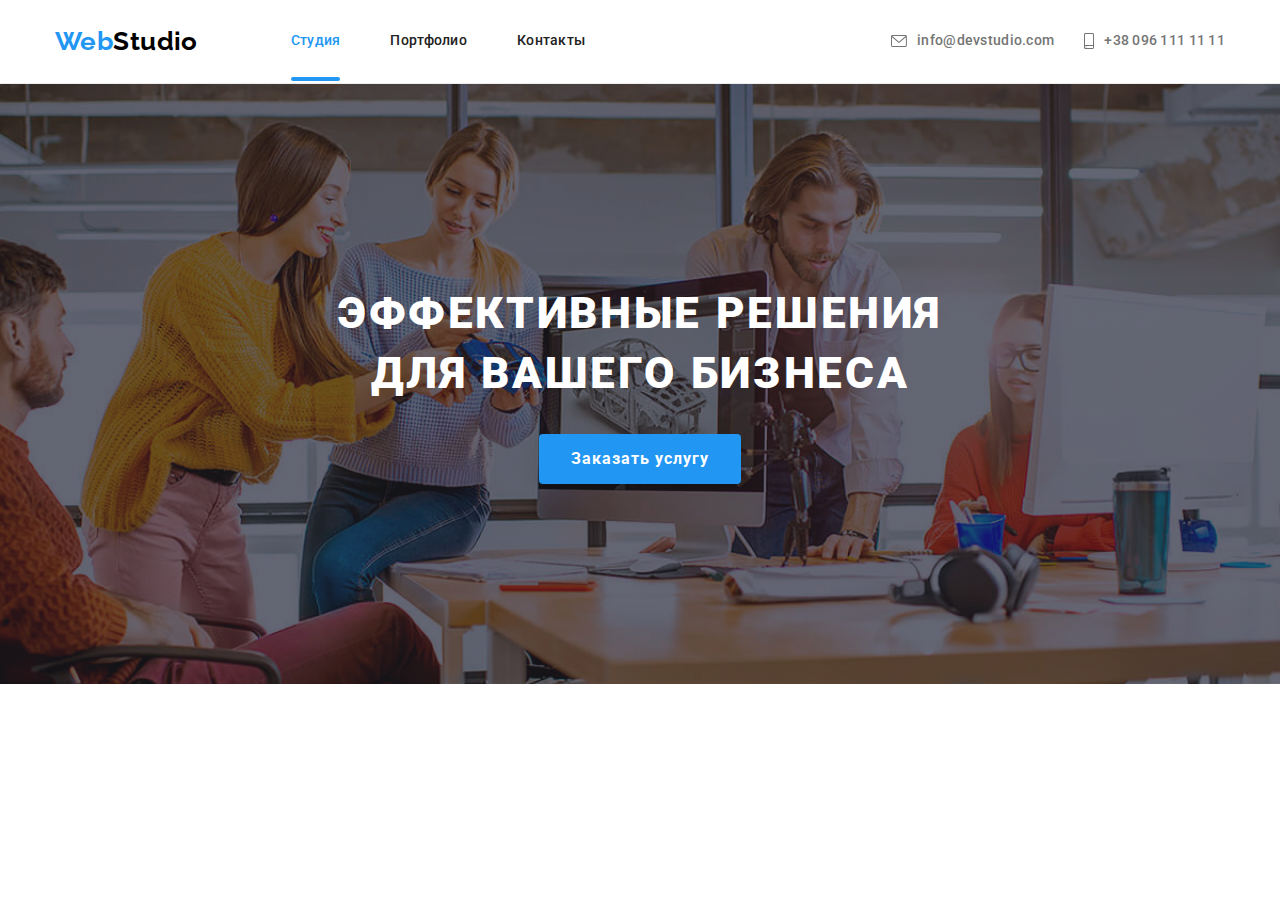
==== commit 05c9e076: "adjust code" ====
--- a/index.html
+++ b/index.html
@@ -28,12 +28,64 @@
   <body data-body>
     <!-- Section Header  -->
 
-    <!-- <header class="header">
+    <header class="header" data-header>
       <div class="header__wrapper container">
         <nav class="nav">
           <a class="logo header__logo link" lang="en" href="./index.html"
             ><span class="header__logo--accent">Web</span>Studio</a
           >
+
+          <button type="button" class="mobile-menu-btn" data-menu-button>
+            <svg class="mobile-menu-icon" width="24" height="16">
+              <use
+                class="mobile-menu-burger"
+                href="./images/icons.svg#icon-menu"
+              ></use>
+              <use
+                class="mobile-menu-close"
+                href="./images/icons.svg#menu-close"
+              ></use>
+            </svg>
+          </button>
+          <!-- Мобільне меню -->
+          <div class="mobile-menu" data-menu>
+            <ul class="mobile-menu-nav list">
+              <li class="mobile-menu-nav-item">
+                <a class="link current" href="">Студия </a>
+              </li>
+              <li class="mobile-menu-nav-item">
+                <a class="link" href="">Портфолио</a>
+              </li>
+              <li class="mobile-menu-nav-item">
+                <a class="link" href="">Контакты</a>
+              </li>
+            </ul>
+
+            <ul class="mobile-menu-contacts list">
+              <li class="mobile-menu-contacts-item">
+                <a class="link accent" href=""> +38 096 111 11 11 </a>
+              </li>
+              <li class="mobile-menu-contacts-item">
+                <a class="link" href="">info@devstudio.com</a>
+              </li>
+            </ul>
+
+            <ul class="mobile-menu-socials list">
+              <li class="mobile-menu-socials-item">
+                <a class="mobile-menu-socials-link link" href=""> Instagram </a>
+              </li>
+              <li class="mobile-menu-socials-item">
+                <a class="mobile-menu-socials-link link" href="">Twitter</a>
+              </li>
+              <li class="mobile-menu-socials-item">
+                <a class="mobile-menu-socials-link link" href="">Facebook</a>
+              </li>
+              <li class="mobile-menu-socials-item">
+                <a class="mobile-menu-socials-link link" href="">LinkedIn</a>
+              </li>
+            </ul>
+          </div>
+
           <ul class="nav__list list">
             <li class="nav__item">
               <a class="nav__link nav__link--current link" href="./index.html"
@@ -70,18 +122,18 @@
           </li>
         </ul>
       </div>
-    </header> -->
+    </header>
 
     <!-- Section Unique  content -->
 
     <main>
       <!-- Section Hero -->
-      <!-- <section class="hero">
+      <section class="hero">
         <div class="container">
           <h1 class="hero__title">Эффективные решения для вашего бизнеса</h1>
           <button class="button hero__button" type="button" data-modal-open>
             Заказать услугу
-          </button> -->
+          </button>
       <!-- Модальне вікно -->
       <!-- <div class="backdrop is-hidden" data-modal>
             <div class="modal">
@@ -643,7 +695,7 @@
     </main>
     <!-- Section Footer -->
 
-    <footer class="footer">
+    <!-- <footer class="footer">
       <div class="container">
         <div class="footer__wrapper">
           <div class="fotter__contacts">
@@ -754,7 +806,8 @@
           </div>
         </div>
       </div>
-    </footer>
+    </footer> -->
     <script src="./js/modal.js"></script>
+    <script src="./js/menu.js"></script>
   </body>
 </html>
--- a/css/main.min.css
+++ b/css/main.min.css
@@ -1 +1 @@
-:root{--main-font: "Roboto";--secondary-font: "Raleway";--main-txt-cl: #757575;--secondary-txt-cl: #212121;--dark-txt-cl: #000000;--white-txt-cl: #ffffff;--accent-txt-cl: #2196f3;--main-bg-cl: #ffffff;--grey-bg-cl: #f5f4fa;--dark-bg-cl: #2f303a;--btn-cl: #2196f3;--btn-active-cl: #188ce8;--items: 4;--indent: 30px;--anim: 250ms cubic-bezier(0.4, 0, 0.2, 1)}.visually-hidden{position:absolute;width:1px;height:1px;margin:-1px;border:0;padding:0;white-space:nowrap;-webkit-clip-path:inset(100%);clip-path:inset(100%);clip:rect(0 0 0 0);overflow:hidden}.works-examples,.about,.hero{padding-top:94px;padding-bottom:94px}body{font-family:var(--main-font),sans-serif;font-size:14px;line-height:1.71;color:var(--main-txt-cl);letter-spacing:.03em;background-color:var(--main-bg-cl)}body.no-scroll{overflow:hidden}.link{text-decoration:none}.list{list-style:none;margin:0;padding:0}h1,h2,h3,h4,p{margin:0}img{display:block;width:100%;height:auto}.card-set{display:-webkit-box;display:-ms-flexbox;display:flex;-ms-flex-wrap:wrap;flex-wrap:wrap;gap:var(--indent)}.card-set__item{-ms-flex-preferred-size:calc((100% - var(--indent)*(var(--items) - 1))/var(--items));flex-basis:calc((100% - var(--indent)*(var(--items) - 1))/var(--items))}.button{display:inline-block;margin-right:auto;margin-left:auto;min-width:200px;border-radius:4px;-webkit-box-shadow:0px 4px 4px rgba(0,0,0,.15);box-shadow:0px 4px 4px rgba(0,0,0,.15);border:rgba(0,0,0,0);background-color:var(--btn-cl);cursor:pointer;-webkit-transition:background-color var(--anim);transition:background-color var(--anim);font-family:inherit;font-weight:700;font-size:16px;line-height:1.88;display:-webkit-box;display:-ms-flexbox;display:flex;-webkit-box-align:center;-ms-flex-align:center;align-items:center;text-align:center;letter-spacing:.06em;color:var(--white-txt-cl)}.button .hero__button{padding:10px 32px}.button .hero__button:hover,.button .hero__button:focus{background-color:var(--btn-active-cl)}.container{width:100%;padding-left:15px;padding-right:15px;margin-left:auto;margin-right:auto}@media screen and (min-width: 480px){.container{max-width:480px}}@media screen and (min-width: 768px){.container{max-width:768px}}@media screen and (min-width: 1200px){.container{max-width:1200px}}.section{padding-top:94px;padding-bottom:94px}.current-link{position:relative;color:var(--accent-txt-cl);display:-webkit-box;display:-ms-flexbox;display:flex;-webkit-box-align:center;-ms-flex-align:center;align-items:center}.current-link::after{content:"";position:absolute;bottom:0;left:0;width:100%;height:4px;display:inline-block;background-color:var(--btn-cl);border-radius:2px}.section-title{font-size:36px;line-height:1.17;text-align:center;color:var(--secondary-txt-cl)}.social-media{display:-webkit-box;display:-ms-flexbox;display:flex;-webkit-box-pack:center;-ms-flex-pack:center;justify-content:center}.social-media__item:not(:last-child){margin-right:10px}.social-media__link{display:-webkit-box;display:-ms-flexbox;display:flex;-webkit-box-align:center;-ms-flex-align:center;align-items:center;-webkit-box-pack:center;-ms-flex-pack:center;justify-content:center;width:44px;height:44px;border-radius:50%;-webkit-transition:background-color var(--anim),color var(--anim);transition:background-color var(--anim),color var(--anim)}.social-media__link:hover,.social-media__link:focus{color:#fff;background-color:var(--btn-cl)}.social-media__link--grey{color:#afb1b8;background-color:#fff}.social-media__link--light{color:#fff;background-color:rgba(255,255,255,.1)}.social-media__icon{width:20px;height:20px;fill:currentColor}.logo{font-family:var(--secondary-font),sans-serif;font-weight:700;font-size:24px;line-height:1.17}@media screen and (min-width: 1200px){.logo{font-size:26px;line-height:1.19}}.logo__footer{display:-webkit-inline-box;display:-ms-inline-flexbox;display:inline-flex;text-align:center;margin-bottom:20px;color:var(--white-txt-cl)}.logo__footer--accent{color:var(--accent-txt-cl)}.header__logo{color:var(--dark-txt-cl)}.header__logo--accent{color:var(--accent-txt-cl)}@media screen and (min-width: 768px){.form-wrapper{margin-right:auto;margin-left:auto}}@media screen and (min-width: 1200px){.form-wrapper{margin-right:0}}.form-wrapper__text{display:block;margin-bottom:20px;text-align:center;line-height:1.14;text-transform:uppercase;color:var(--white-txt-cl)}@media screen and (min-width: 1200px){.form-wrapper__text{text-align:start}}.form-subscribe{display:-webkit-box;display:-ms-flexbox;display:flex;-webkit-box-pack:center;-ms-flex-pack:center;justify-content:center;-webkit-box-align:center;-ms-flex-align:center;align-items:center;-webkit-box-orient:vertical;-webkit-box-direction:normal;-ms-flex-direction:column;flex-direction:column;gap:20px}@media screen and (min-width: 1200px){.form-subscribe{-webkit-box-orient:horizontal;-webkit-box-direction:normal;-ms-flex-direction:row;flex-direction:row;gap:12px}}.form-subscribe__button{display:-webkit-box;display:-ms-flexbox;display:flex;-webkit-box-pack:center;-ms-flex-pack:center;justify-content:center;-webkit-box-align:center;-ms-flex-align:center;align-items:center;gap:10px;min-height:50px}.form-subscribe__email{width:450px;height:50px;padding:15px 16px;background-color:rgba(0,0,0,0);outline:rgba(0,0,0,0);border:1px solid rgba(255,255,255,.3);-webkit-filter:drop-shadow(0px 4px 4px rgba(0, 0, 0, 0.15));filter:drop-shadow(0px 4px 4px rgba(0, 0, 0, 0.15));border-radius:4px;font-size:16px;line-height:1.25;display:-webkit-box;display:-ms-flexbox;display:flex;-webkit-box-align:center;-ms-flex-align:center;align-items:center;color:var(--white-txt-cl);cursor:pointer}@media screen and (min-width: 1200px){.form-subscribe__email{width:358px}}.form-subscribe__email::-webkit-input-placeholder{font-size:16px;line-height:1.25;display:-webkit-box;display:flex;-webkit-box-align:center;align-items:center;color:rgba(255,255,255,.6)}.form-subscribe__email::-moz-placeholder{font-size:16px;line-height:1.25;display:flex;align-items:center;color:rgba(255,255,255,.6)}.form-subscribe__email:-ms-input-placeholder{font-size:16px;line-height:1.25;display:-ms-flexbox;display:flex;-ms-flex-align:center;align-items:center;color:rgba(255,255,255,.6)}.form-subscribe__email::-ms-input-placeholder{font-size:16px;line-height:1.25;display:-ms-flexbox;display:flex;-ms-flex-align:center;align-items:center;color:rgba(255,255,255,.6)}.form-subscribe__email::placeholder{font-size:16px;line-height:1.25;display:-webkit-box;display:-ms-flexbox;display:flex;-webkit-box-align:center;-ms-flex-align:center;align-items:center;color:rgba(255,255,255,.6)}.form-btn{display:block;margin-right:auto;margin-left:auto;min-width:200px;border-radius:4px;-webkit-box-shadow:0px 4px 4px rgba(0,0,0,.15);box-shadow:0px 4px 4px rgba(0,0,0,.15);border:rgba(0,0,0,0);background-color:var(--btn-cl);cursor:pointer;-webkit-transition:background-color var(--anim);transition:background-color var(--anim);padding:10px 52px;font-family:inherit;font-weight:700;font-size:16px;line-height:1.88;letter-spacing:.06em;color:var(--white-txt-cl)}.form-btn:hover,.form-btn:focus{background-color:var(--btn-active-cl)}.form-checkbox{display:-webkit-box;display:-ms-flexbox;display:flex;-webkit-box-pack:center;-ms-flex-pack:center;justify-content:center;-webkit-box-align:center;-ms-flex-align:center;align-items:center;gap:8px;margin-bottom:30px}.form-checkbox-icon{display:-webkit-box;display:-ms-flexbox;display:flex;-webkit-box-align:center;-ms-flex-align:center;align-items:center;-webkit-box-pack:center;-ms-flex-pack:center;justify-content:center;fill:var(--main-bg-cl);border:2px solid #212121;border-radius:2px;-webkit-transition:fill var(--anim),background-color var(--anim),border var(--anim);transition:fill var(--anim),background-color var(--anim),border var(--anim)}.form-checkbox-input:checked+.form-checkbox-icon{fill:var(--main-bg-cl);background-color:var(--btn-cl);border:var(--btn-cl)}.form-checkbox-agreement{-webkit-user-select:none;-moz-user-select:none;-ms-user-select:none;user-select:none}.form-checkbox-agreement-link{-webkit-text-decoration-line:underline;text-decoration-line:underline;color:var(--accent-txt-cl)}.contact-form{height:100%;display:inline-block}.contact-form-wrapper{margin-bottom:20px}.contact-form-group{display:block;position:relative;margin-bottom:10px}.contact-form-icon{position:absolute;top:11px;bottom:11px;left:12px;right:12px;-webkit-transform:translateY(100%);transform:translateY(100%);-webkit-transition:fill var(--anim);transition:fill var(--anim)}.contact-form-input:focus+.contact-form-icon{fill:var(--btn-cl)}.contact-form-input{width:448px;height:40px;padding-right:5px;padding-left:42px;background-color:rgba(0,0,0,0);outline:rgba(0,0,0,0);color:var(--secondary-txt-cl);border:1px solid rgba(33,33,33,.2);border-radius:4px;-webkit-transition:border-color var(--anim);transition:border-color var(--anim)}.contact-form-input:focus{border-color:var(--btn-cl)}.contact-form-label{display:block;margin-bottom:4px;font-size:12px;line-height:1.17;letter-spacing:.01em}.contact-form-textarea{display:block;resize:none;width:100%;height:120px;padding:12px 16px;background-color:rgba(0,0,0,0);outline:rgba(0,0,0,0);border:1px solid rgba(33,33,33,.2);border-radius:4px;-webkit-transition:border-color var(--anim);transition:border-color var(--anim)}.contact-form-textarea:focus{border-color:var(--btn-cl)}.contact-form-textarea::-webkit-input-placeholder{font-size:14px;line-height:1.17;letter-spacing:.01em;color:rgba(117,117,117,.5);-webkit-transition:border-color var(--anim);transition:border-color var(--anim)}.contact-form-textarea::-moz-placeholder{font-size:14px;line-height:1.17;letter-spacing:.01em;color:rgba(117,117,117,.5);-moz-transition:border-color var(--anim);transition:border-color var(--anim)}.contact-form-textarea:-ms-input-placeholder{font-size:14px;line-height:1.17;letter-spacing:.01em;color:rgba(117,117,117,.5);-ms-transition:border-color var(--anim);transition:border-color var(--anim)}.contact-form-textarea::-ms-input-placeholder{font-size:14px;line-height:1.17;letter-spacing:.01em;color:rgba(117,117,117,.5);-ms-transition:border-color var(--anim);transition:border-color var(--anim)}.contact-form-textarea::placeholder{font-size:14px;line-height:1.17;letter-spacing:.01em;color:rgba(117,117,117,.5);-webkit-transition:border-color var(--anim);transition:border-color var(--anim)}.backdrop{position:fixed;top:0;left:0;z-index:1000;width:100%;height:100%;background-color:rgba(0,0,0,.2);opacity:1;visibility:visible;pointer-events:initial;-webkit-transition:opacity var(--anim),visibility var(--anim);transition:opacity var(--anim),visibility var(--anim)}.backdrop.is-hidden{opacity:0;visibility:hidden;pointer-events:none}.backdrop.is-hidden .modal{-webkit-transform:translate(-50%, -50%) scale(0.75);transform:translate(-50%, -50%) scale(0.75)}.modal{padding:40px;position:absolute;top:50%;left:50%;-webkit-transform:translate(-50%, -50%) scale(1);transform:translate(-50%, -50%) scale(1);width:528px;background-color:#fff;-webkit-box-shadow:0px 1px 3px rgba(0,0,0,.12),0px 1px 1px rgba(0,0,0,.14),0px 2px 1px rgba(0,0,0,.2);box-shadow:0px 1px 3px rgba(0,0,0,.12),0px 1px 1px rgba(0,0,0,.14),0px 2px 1px rgba(0,0,0,.2);border-radius:4px;-webkit-transition:-webkit-transform var(--anim);transition:-webkit-transform var(--anim);transition:transform var(--anim);transition:transform var(--anim), -webkit-transform var(--anim)}.modal-text{display:block;margin-bottom:12px;font-weight:700;font-size:20px;line-height:1.15;text-align:center;color:var(--secondary-txt-cl)}.modal-close-btn{position:absolute;top:8px;right:8px;display:-webkit-box;display:-ms-flexbox;display:flex;-webkit-box-align:center;-ms-flex-align:center;align-items:center;-webkit-box-pack:center;-ms-flex-pack:center;justify-content:center;padding:0;width:30px;height:30px;fill:#000;background-color:var(--main-bg-cl);border-radius:50%;border:1px solid rgba(0,0,0,.1);cursor:pointer}.modal-close-btn:hover,.modal-close-btn:focus{fill:var(--btn-cl)}.button-list{display:-webkit-box;display:-ms-flexbox;display:flex;-webkit-box-pack:center;-ms-flex-pack:center;justify-content:center;margin-bottom:50px}.button-item:not(:last-child){margin-right:8px}.btn-wrk-exmpl{padding:6px 22px;font-family:inherit;font-weight:500;font-size:16px;line-height:1.62;text-align:center;color:var(--secondary-txt-cl);border-radius:4px;border-color:rgba(0,0,0,0);background-color:var(--grey-bg-cl);cursor:pointer;-webkit-transition:color var(--anim),background-color var(--anim),-webkit-box-shadow var(--anim);transition:color var(--anim),background-color var(--anim),-webkit-box-shadow var(--anim);transition:color var(--anim),background-color var(--anim),box-shadow var(--anim);transition:color var(--anim),background-color var(--anim),box-shadow var(--anim),-webkit-box-shadow var(--anim)}.btn-wrk-exmpl:hover,.btn-wrk-exmpl:focus{color:var(--white-txt-cl);background-color:var(--btn-cl);-webkit-box-shadow:0px 3px 1px rgba(0,0,0,.1),0px 1px 2px rgba(0,0,0,.08),0px 2px 2px rgba(0,0,0,.12);box-shadow:0px 3px 1px rgba(0,0,0,.1),0px 1px 2px rgba(0,0,0,.08),0px 2px 2px rgba(0,0,0,.12)}.active-btn{color:var(--white-txt-cl);background-color:var(--btn-cl)}.nav{display:-webkit-box;display:-ms-flexbox;display:flex;-webkit-box-align:center;-ms-flex-align:center;align-items:center}.nav__list{display:-webkit-box;display:-ms-flexbox;display:flex;margin-left:93px}.nav__item{margin-right:50px}.nav__item:last-child{margin-right:0}.nav__link{display:block;padding-top:32px;padding-bottom:32px;font-weight:500;line-height:1.14;letter-spacing:.02em;color:var(--secondary-txt-cl);-webkit-transition:color var(--anim);transition:color var(--anim)}.nav__link--current{color:var(--accent-txt-cl)}.nav__link:hover,.nav__link:focus{color:var(--accent-txt-cl)}.address{font-style:normal}.address__item:not(:last-child){margin-bottom:9px}.address__link{color:var(--white-txt-cl)}.header{border-bottom:1px solid #ececec}.header__wrapper{display:-webkit-box;display:-ms-flexbox;display:flex;-webkit-box-align:center;-ms-flex-align:center;align-items:center}.header-contacts{display:-webkit-box;display:-ms-flexbox;display:flex;-webkit-box-align:center;-ms-flex-align:center;align-items:center;margin-left:auto}.header-contacts__item:not(:last-child){margin-right:50px}.header-contacts__link{display:-webkit-box;display:-ms-flexbox;display:flex;-webkit-box-align:center;-ms-flex-align:center;align-items:center;padding-top:32px;padding-bottom:32px;font-weight:500;line-height:1.14;letter-spacing:.02em;color:var(--main-txt-cl);fill:#757575;-webkit-transition:color var(--anim),fill var(--anim);transition:color var(--anim),fill var(--anim)}.header-contacts__link :hover,.header-contacts__link:focus{color:var(--accent-txt-cl);fill:var(--accent-txt-cl)}.header-contacts__icon{margin-right:10px}.hero{padding-top:200px;padding-bottom:200px;max-width:1600px;margin-left:auto;margin-right:auto;background-color:var(--dark-bg-cl);background-image:-webkit-gradient(linear, left top, right top, from(rgba(47, 48, 58, 0.4)), to(rgba(47, 48, 58, 0.4))),url(../images/hero-bg-img/hero-bg-img.png);background-image:linear-gradient(to right, rgba(47, 48, 58, 0.4), rgba(47, 48, 58, 0.4)),url(../images/hero-bg-img/hero-bg-img.png);background-repeat:no-repeat;background-position:center;background-size:cover}.hero__title{width:696px;margin-left:auto;margin-right:auto;margin-bottom:30px;font-weight:900;font-size:44px;line-height:1.36;text-align:center;letter-spacing:.06em;text-transform:uppercase;color:var(--white-txt-cl)}.hero__button{padding:10px 32px}.hero__button:hover,.hero__button:focus{background-color:var(--btn-active-cl)}.features{padding-top:60px;padding-bottom:60px}@media screen and (min-width: 1200px){.features{padding-top:94px;padding-bottom:94px}}.features__title{margin-bottom:10px}.features__list{--items: 1}@media screen and (min-width: 768px){.features__list{--items: 2}}@media screen and (min-width: 1200px){.features__list{--items: 4}}.features__item{width:100%}.title{font-size:14px;text-transform:uppercase;line-height:1.14;text-align:center}@media screen and (min-width: 768px){.title{text-align:start}}.title--black{color:var(--secondary-txt-cl)}.features__iconfill{display:-webkit-box;display:-ms-flexbox;display:flex;-webkit-box-align:center;-ms-flex-align:center;align-items:center;-webkit-box-pack:center;-ms-flex-pack:center;justify-content:center;margin-bottom:30px;width:450px;height:120px;background-color:#f5f4fa;border-radius:4px}@media screen and (min-width: 768px){.features__iconfill{width:354px}}@media screen and (min-width: 1200px){.features__iconfill{width:270px}}.about__list{--items: 3}.section__about{padding-top:0}.about__item{position:relative}.about__img{display:block}.about__title{margin-bottom:50px}.about__desc{position:absolute;bottom:0;width:100%;height:70px;display:-webkit-box;display:-ms-flexbox;display:flex;-webkit-box-pack:center;-ms-flex-pack:center;justify-content:center;-webkit-box-align:center;-ms-flex-align:center;align-items:center;font-weight:700;line-height:1.14;text-align:center;text-transform:uppercase;color:var(--white-txt-cl);background-color:rgba(47,48,58,.8)}.team{padding-top:60px;padding-bottom:60px;background-color:var(--grey-bg-cl)}@media screen and (min-width: 1200px){.team{padding-top:94px;padding-bottom:94px}}.team__list{--items: 1}@media screen and (min-width: 768px){.team__list{--items: 2}}@media screen and (min-width: 1200px){.team__list{--items: 4}}.team__title{margin-bottom:30px}@media screen and (min-width: 1200px){.team__title{margin-bottom:50px}}.team__item{border-radius:0px 0px 4px 4px;-webkit-box-shadow:0px 1px 3px rgba(0,0,0,.12),0px 1px 1px rgba(0,0,0,.14),0px 2px 1px rgba(0,0,0,.2);box-shadow:0px 1px 3px rgba(0,0,0,.12),0px 1px 1px rgba(0,0,0,.14),0px 2px 1px rgba(0,0,0,.2);background-color:var(--main-bg-cl)}.team__wrapper{padding:30px 0px}.team__subtitle{margin-bottom:10px;font-weight:500;font-size:16px;line-height:1.19;text-align:center;color:var(--secondary-txt-cl)}.team__position{margin-bottom:16px;font-size:16px;line-height:1.19;text-align:center;color:var(--main-txt-cl)}.social-media{display:-webkit-box;display:-ms-flexbox;display:flex;-webkit-box-pack:center;-ms-flex-pack:center;justify-content:center;gap:10px}.social-media__link{display:-webkit-box;display:-ms-flexbox;display:flex;-webkit-box-align:center;-ms-flex-align:center;align-items:center;-webkit-box-pack:center;-ms-flex-pack:center;justify-content:center;width:44px;height:44px;border-radius:50%;-webkit-transition:background-color var(--anim),color var(--anim);transition:background-color var(--anim),color var(--anim)}.social-media__link:hover,.social-media__link:focus{color:#fff;background-color:var(--btn-cl)}.social-media__link--grey{color:#afb1b8;background-color:#fff}.social-media__link--light{color:#fff;background-color:rgba(255,255,255,.1)}.social-media__icon{width:20px;height:20px;fill:currentColor}.footer{padding:60px 0px;background-color:#2f303a}.footer__wrapper{display:-webkit-box;display:-ms-flexbox;display:flex;-webkit-box-orient:vertical;-webkit-box-direction:normal;-ms-flex-direction:column;flex-direction:column}@media screen and (min-width: 768px){.footer__wrapper{-webkit-box-orient:horizontal;-webkit-box-direction:normal;-ms-flex-direction:row;flex-direction:row;-ms-flex-wrap:wrap;flex-wrap:wrap;-webkit-box-align:start;-ms-flex-align:start;align-items:flex-start;-webkit-box-align:baseline;-ms-flex-align:baseline;align-items:baseline}}@media screen and (min-width: 768px)and (min-width: 1200px){.footer__wrapper{-webkit-box-orient:horizontal;-webkit-box-direction:normal;-ms-flex-direction:row;flex-direction:row;-webkit-box-align:baseline;-ms-flex-align:baseline;align-items:baseline}}.fotter__contacts{margin-right:auto;margin-left:auto;text-align:center;margin-bottom:60px}@media screen and (min-width: 768px)and (max-width: 1200px){.fotter__contacts{text-align:start}}@media screen and (min-width: 1200px){.fotter__contacts{margin-right:70px;margin-bottom:0;margin-left:0}}.footer__link{color:rgba(255,255,255,.6);-webkit-transition:color var(--anim);transition:color var(--anim)}.footer__link:hover,.footer__link:focus{color:var(--accent-txt-cl)}.footer__socmedia{margin-right:auto;margin-left:auto;text-align:center;margin-bottom:60px}@media screen and (min-width: 768px){.footer__socmedia{margin-right:89px}}@media screen and (min-width: 1200px){.footer__socmedia{margin-right:93px;margin-left:0}}.footer__text{display:block;font-weight:700;line-height:1.14;text-transform:uppercase;margin-bottom:20px;color:var(--main-bg-cl)}.container-wrk-exmpl{background-color:var(--main-bg-cl);cursor:pointer}.work-exmpl-link{display:block;-webkit-transition:-webkit-transform var(--anim),-webkit-box-shadow var(--anim);transition:-webkit-transform var(--anim),-webkit-box-shadow var(--anim);transition:transform var(--anim),box-shadow var(--anim);transition:transform var(--anim),box-shadow var(--anim),-webkit-transform var(--anim),-webkit-box-shadow var(--anim)}.work-exmpl-link:hover,.work-exmpl-link:focus{-webkit-box-shadow:0px 1px 1px rgba(0,0,0,.12),0px 4px 4px rgba(0,0,0,.06),1px 4px 6px rgba(0,0,0,.16);box-shadow:0px 1px 1px rgba(0,0,0,.12),0px 4px 4px rgba(0,0,0,.06),1px 4px 6px rgba(0,0,0,.16)}.thumb-work-exmpl{position:relative;overflow:hidden}.examples-text{padding:20px 24px;border:1px solid #eee;border-top:0px}.title-wrk-exmpl{margin-bottom:4px;font-size:18px;line-height:2;letter-spacing:.06em;color:var(--secondary-txt-cl)}.desc-wrk-exmpl{font-size:16px;line-height:1.88;color:var(--main-txt-cl)}.portfolio-overlay{position:absolute;top:0;left:0;display:-webkit-box;display:-ms-flexbox;display:flex;-webkit-box-align:center;-ms-flex-align:center;align-items:center;-webkit-box-pack:center;-ms-flex-pack:center;justify-content:center;padding:63px 24px;-webkit-transform:translateY(100%);transform:translateY(100%);-webkit-backdrop-filter:blur(5px);backdrop-filter:blur(5px);background-color:rgba(33,150,243,.9);-webkit-transition:-webkit-transform 250ms cubic-bezier(0.4, 0, 0.2, 1);transition:-webkit-transform 250ms cubic-bezier(0.4, 0, 0.2, 1);transition:transform 250ms cubic-bezier(0.4, 0, 0.2, 1);transition:transform 250ms cubic-bezier(0.4, 0, 0.2, 1), -webkit-transform 250ms cubic-bezier(0.4, 0, 0.2, 1);width:100%;height:100%}.work-exmpl-link:hover .portfolio-overlay,.work-exmpl-link:focus .portfolio-overlayy{-webkit-transform:translateY(0);transform:translateY(0)}.portfolio-desc{font-size:18px;line-height:1.56;color:var(--white-txt-cl)}.clients{padding-top:60px;padding-bottom:60px}@media screen and (min-width: 1200px){.clients{padding-top:94px;padding-bottom:94px}}.clients__title{margin-bottom:50px}.clients__list{--items: 2}@media screen and (min-width: 768px){.clients__list{--items: 3}}@media screen and (min-width: 1200px){.clients__list{--items: 6}}.clients__title{font-size:28px;line-height:1.18;text-align:center;color:#212121}@media screen and (min-width: 1200px){.clients__title{font-size:36px;line-height:1.14}}.clients__wrapper{display:-webkit-box;display:-ms-flexbox;display:flex;-webkit-box-pack:center;-ms-flex-pack:center;justify-content:center;gap:30px}.clients__iconfill{width:210px;height:92px}.clients__link{display:-webkit-box;display:-ms-flexbox;display:flex;-webkit-box-pack:center;-ms-flex-pack:center;justify-content:center;-webkit-box-align:center;-ms-flex-align:center;align-items:center;width:100%;height:100%;color:#afb1b8;border:1px solid #afb1b8;border-radius:4px;-webkit-transition:color var(--anim),border var(--anim);transition:color var(--anim),border var(--anim)}.clients__link:hover,.clients__link:focus{color:var(--accent-txt-cl);border:1px solid #2196f3}.clients__icon{fill:currentColor}/*# sourceMappingURL=main.min.css.map */+:root{--main-font: "Roboto";--secondary-font: "Raleway";--main-txt-cl: #757575;--secondary-txt-cl: #212121;--dark-txt-cl: #000000;--white-txt-cl: #ffffff;--accent-txt-cl: #2196f3;--main-bg-cl: #ffffff;--grey-bg-cl: #f5f4fa;--dark-bg-cl: #2f303a;--btn-cl: #2196f3;--btn-active-cl: #188ce8;--items: 4;--indent: 30px;--anim: 250ms cubic-bezier(0.4, 0, 0.2, 1)}.visually-hidden{position:absolute;width:1px;height:1px;margin:-1px;border:0;padding:0;white-space:nowrap;-webkit-clip-path:inset(100%);clip-path:inset(100%);clip:rect(0 0 0 0);overflow:hidden}.works-examples,.about,.hero{padding-top:94px;padding-bottom:94px}body{font-family:var(--main-font),sans-serif;font-size:14px;line-height:1.71;color:var(--main-txt-cl);letter-spacing:.03em;background-color:var(--main-bg-cl)}body.no-scroll{overflow:hidden}.link{text-decoration:none}.list{list-style:none;margin:0;padding:0}h1,h2,h3,h4,p{margin:0}img{display:block;width:100%;height:auto}.card-set{display:-webkit-box;display:-ms-flexbox;display:flex;-ms-flex-wrap:wrap;flex-wrap:wrap;gap:var(--indent)}.card-set__item{-ms-flex-preferred-size:calc((100% - var(--indent)*(var(--items) - 1))/var(--items));flex-basis:calc((100% - var(--indent)*(var(--items) - 1))/var(--items))}.button{display:inline-block;margin-right:auto;margin-left:auto;min-width:200px;border-radius:4px;-webkit-box-shadow:0px 4px 4px rgba(0,0,0,.15);box-shadow:0px 4px 4px rgba(0,0,0,.15);border:rgba(0,0,0,0);background-color:var(--btn-cl);cursor:pointer;-webkit-transition:background-color var(--anim);transition:background-color var(--anim);font-family:inherit;font-weight:700;font-size:16px;line-height:1.88;display:-webkit-box;display:-ms-flexbox;display:flex;-webkit-box-align:center;-ms-flex-align:center;align-items:center;text-align:center;letter-spacing:.06em;color:var(--white-txt-cl)}.button .hero__button{padding:10px 32px}.button .hero__button:hover,.button .hero__button:focus{background-color:var(--btn-active-cl)}.container{width:100%;padding-left:15px;padding-right:15px;margin-left:auto;margin-right:auto}@media screen and (min-width: 480px){.container{max-width:480px}}@media screen and (min-width: 768px){.container{max-width:768px}}@media screen and (min-width: 1200px){.container{max-width:1200px}}.section{padding-top:94px;padding-bottom:94px}@media screen and (min-width: 768px){.nav__link--current{position:relative;color:var(--accent-txt-cl);display:-webkit-box;display:-ms-flexbox;display:flex;-webkit-box-align:center;-ms-flex-align:center;align-items:center}.nav__link--current::after{content:"";position:absolute;bottom:0;left:0;width:100%;height:4px;display:inline-block;background-color:var(--btn-cl);border-radius:2px}}.section-title{font-size:36px;line-height:1.17;text-align:center;color:var(--secondary-txt-cl)}.social-media{display:-webkit-box;display:-ms-flexbox;display:flex;-webkit-box-pack:center;-ms-flex-pack:center;justify-content:center}.social-media__item:not(:last-child){margin-right:10px}.social-media__link{display:-webkit-box;display:-ms-flexbox;display:flex;-webkit-box-align:center;-ms-flex-align:center;align-items:center;-webkit-box-pack:center;-ms-flex-pack:center;justify-content:center;width:44px;height:44px;border-radius:50%;-webkit-transition:background-color var(--anim),color var(--anim);transition:background-color var(--anim),color var(--anim)}.social-media__link:hover,.social-media__link:focus{color:#fff;background-color:var(--btn-cl)}.social-media__link--grey{color:#afb1b8;background-color:#fff}.social-media__link--light{color:#fff;background-color:rgba(255,255,255,.1)}.social-media__icon{width:20px;height:20px;fill:currentColor}.logo{font-family:var(--secondary-font),sans-serif;font-weight:700;font-size:24px;line-height:1.17}@media screen and (min-width: 1200px){.logo{font-size:26px;line-height:1.19}}.logo__footer{display:-webkit-inline-box;display:-ms-inline-flexbox;display:inline-flex;text-align:center;margin-bottom:20px;color:var(--white-txt-cl)}.logo__footer--accent{color:var(--accent-txt-cl)}.header__logo{padding:16px 0px;color:var(--dark-txt-cl)}@media screen and (min-width: 768px){.header__logo{padding:26px 0px}}.header__logo--accent{color:var(--accent-txt-cl)}@media screen and (min-width: 768px){.form-wrapper{margin-right:auto;margin-left:auto}}@media screen and (min-width: 1200px){.form-wrapper{margin-right:0}}.form-wrapper__text{display:block;margin-bottom:20px;text-align:center;line-height:1.14;text-transform:uppercase;color:var(--white-txt-cl)}@media screen and (min-width: 1200px){.form-wrapper__text{text-align:start}}.form-subscribe{display:-webkit-box;display:-ms-flexbox;display:flex;-webkit-box-pack:center;-ms-flex-pack:center;justify-content:center;-webkit-box-align:center;-ms-flex-align:center;align-items:center;-webkit-box-orient:vertical;-webkit-box-direction:normal;-ms-flex-direction:column;flex-direction:column;gap:20px}@media screen and (min-width: 1200px){.form-subscribe{-webkit-box-orient:horizontal;-webkit-box-direction:normal;-ms-flex-direction:row;flex-direction:row;gap:12px}}.form-subscribe__button{display:-webkit-box;display:-ms-flexbox;display:flex;-webkit-box-pack:center;-ms-flex-pack:center;justify-content:center;-webkit-box-align:center;-ms-flex-align:center;align-items:center;gap:10px;min-height:50px}.form-subscribe__email{width:450px;height:50px;padding:15px 16px;background-color:rgba(0,0,0,0);outline:rgba(0,0,0,0);border:1px solid rgba(255,255,255,.3);-webkit-filter:drop-shadow(0px 4px 4px rgba(0, 0, 0, 0.15));filter:drop-shadow(0px 4px 4px rgba(0, 0, 0, 0.15));border-radius:4px;font-size:16px;line-height:1.25;display:-webkit-box;display:-ms-flexbox;display:flex;-webkit-box-align:center;-ms-flex-align:center;align-items:center;color:var(--white-txt-cl);cursor:pointer}@media screen and (min-width: 1200px){.form-subscribe__email{width:358px}}.form-subscribe__email::-webkit-input-placeholder{font-size:16px;line-height:1.25;display:-webkit-box;display:flex;-webkit-box-align:center;align-items:center;color:rgba(255,255,255,.6)}.form-subscribe__email::-moz-placeholder{font-size:16px;line-height:1.25;display:flex;align-items:center;color:rgba(255,255,255,.6)}.form-subscribe__email:-ms-input-placeholder{font-size:16px;line-height:1.25;display:-ms-flexbox;display:flex;-ms-flex-align:center;align-items:center;color:rgba(255,255,255,.6)}.form-subscribe__email::-ms-input-placeholder{font-size:16px;line-height:1.25;display:-ms-flexbox;display:flex;-ms-flex-align:center;align-items:center;color:rgba(255,255,255,.6)}.form-subscribe__email::placeholder{font-size:16px;line-height:1.25;display:-webkit-box;display:-ms-flexbox;display:flex;-webkit-box-align:center;-ms-flex-align:center;align-items:center;color:rgba(255,255,255,.6)}.form-btn{display:block;margin-right:auto;margin-left:auto;min-width:200px;border-radius:4px;-webkit-box-shadow:0px 4px 4px rgba(0,0,0,.15);box-shadow:0px 4px 4px rgba(0,0,0,.15);border:rgba(0,0,0,0);background-color:var(--btn-cl);cursor:pointer;-webkit-transition:background-color var(--anim);transition:background-color var(--anim);padding:10px 52px;font-family:inherit;font-weight:700;font-size:16px;line-height:1.88;letter-spacing:.06em;color:var(--white-txt-cl)}.form-btn:hover,.form-btn:focus{background-color:var(--btn-active-cl)}.form-checkbox{display:-webkit-box;display:-ms-flexbox;display:flex;-webkit-box-pack:center;-ms-flex-pack:center;justify-content:center;-webkit-box-align:center;-ms-flex-align:center;align-items:center;gap:8px;margin-bottom:30px}.form-checkbox-icon{display:-webkit-box;display:-ms-flexbox;display:flex;-webkit-box-align:center;-ms-flex-align:center;align-items:center;-webkit-box-pack:center;-ms-flex-pack:center;justify-content:center;fill:var(--main-bg-cl);border:2px solid #212121;border-radius:2px;-webkit-transition:fill var(--anim),background-color var(--anim),border var(--anim);transition:fill var(--anim),background-color var(--anim),border var(--anim)}.form-checkbox-input:checked+.form-checkbox-icon{fill:var(--main-bg-cl);background-color:var(--btn-cl);border:var(--btn-cl)}.form-checkbox-agreement{-webkit-user-select:none;-moz-user-select:none;-ms-user-select:none;user-select:none}.form-checkbox-agreement-link{-webkit-text-decoration-line:underline;text-decoration-line:underline;color:var(--accent-txt-cl)}.contact-form{height:100%;display:inline-block}.contact-form-wrapper{margin-bottom:20px}.contact-form-group{display:block;position:relative;margin-bottom:10px}.contact-form-icon{position:absolute;top:11px;bottom:11px;left:12px;right:12px;-webkit-transform:translateY(100%);transform:translateY(100%);-webkit-transition:fill var(--anim);transition:fill var(--anim)}.contact-form-input:focus+.contact-form-icon{fill:var(--btn-cl)}.contact-form-input{width:448px;height:40px;padding-right:5px;padding-left:42px;background-color:rgba(0,0,0,0);outline:rgba(0,0,0,0);color:var(--secondary-txt-cl);border:1px solid rgba(33,33,33,.2);border-radius:4px;-webkit-transition:border-color var(--anim);transition:border-color var(--anim)}.contact-form-input:focus{border-color:var(--btn-cl)}.contact-form-label{display:block;margin-bottom:4px;font-size:12px;line-height:1.17;letter-spacing:.01em}.contact-form-textarea{display:block;resize:none;width:100%;height:120px;padding:12px 16px;background-color:rgba(0,0,0,0);outline:rgba(0,0,0,0);border:1px solid rgba(33,33,33,.2);border-radius:4px;-webkit-transition:border-color var(--anim);transition:border-color var(--anim)}.contact-form-textarea:focus{border-color:var(--btn-cl)}.contact-form-textarea::-webkit-input-placeholder{font-size:14px;line-height:1.17;letter-spacing:.01em;color:rgba(117,117,117,.5);-webkit-transition:border-color var(--anim);transition:border-color var(--anim)}.contact-form-textarea::-moz-placeholder{font-size:14px;line-height:1.17;letter-spacing:.01em;color:rgba(117,117,117,.5);-moz-transition:border-color var(--anim);transition:border-color var(--anim)}.contact-form-textarea:-ms-input-placeholder{font-size:14px;line-height:1.17;letter-spacing:.01em;color:rgba(117,117,117,.5);-ms-transition:border-color var(--anim);transition:border-color var(--anim)}.contact-form-textarea::-ms-input-placeholder{font-size:14px;line-height:1.17;letter-spacing:.01em;color:rgba(117,117,117,.5);-ms-transition:border-color var(--anim);transition:border-color var(--anim)}.contact-form-textarea::placeholder{font-size:14px;line-height:1.17;letter-spacing:.01em;color:rgba(117,117,117,.5);-webkit-transition:border-color var(--anim);transition:border-color var(--anim)}.backdrop{position:fixed;top:0;left:0;z-index:10;width:100%;height:100%;background-color:rgba(0,0,0,.2);opacity:1;visibility:visible;pointer-events:initial;-webkit-transition:opacity var(--anim),visibility var(--anim);transition:opacity var(--anim),visibility var(--anim)}.backdrop.is-hidden{opacity:0;visibility:hidden;pointer-events:none}.backdrop.is-hidden .modal{-webkit-transform:translate(-50%, -50%) scale(0.75);transform:translate(-50%, -50%) scale(0.75)}.modal{padding:40px;position:absolute;top:50%;left:50%;-webkit-transform:translate(-50%, -50%) scale(1);transform:translate(-50%, -50%) scale(1);width:528px;background-color:#fff;-webkit-box-shadow:0px 1px 3px rgba(0,0,0,.12),0px 1px 1px rgba(0,0,0,.14),0px 2px 1px rgba(0,0,0,.2);box-shadow:0px 1px 3px rgba(0,0,0,.12),0px 1px 1px rgba(0,0,0,.14),0px 2px 1px rgba(0,0,0,.2);border-radius:4px;-webkit-transition:-webkit-transform var(--anim);transition:-webkit-transform var(--anim);transition:transform var(--anim);transition:transform var(--anim), -webkit-transform var(--anim)}.modal-text{display:block;margin-bottom:12px;font-weight:700;font-size:20px;line-height:1.15;text-align:center;color:var(--secondary-txt-cl)}.modal-close-btn{position:absolute;top:8px;right:8px;display:-webkit-box;display:-ms-flexbox;display:flex;-webkit-box-align:center;-ms-flex-align:center;align-items:center;-webkit-box-pack:center;-ms-flex-pack:center;justify-content:center;padding:0;width:30px;height:30px;fill:#000;background-color:var(--main-bg-cl);border-radius:50%;border:1px solid rgba(0,0,0,.1);cursor:pointer}.modal-close-btn:hover,.modal-close-btn:focus{fill:var(--btn-cl)}.button-list{display:-webkit-box;display:-ms-flexbox;display:flex;-webkit-box-pack:center;-ms-flex-pack:center;justify-content:center;margin-bottom:50px}.button-item:not(:last-child){margin-right:8px}.btn-wrk-exmpl{padding:6px 22px;font-family:inherit;font-weight:500;font-size:16px;line-height:1.62;text-align:center;color:var(--secondary-txt-cl);border-radius:4px;border-color:rgba(0,0,0,0);background-color:var(--grey-bg-cl);cursor:pointer;-webkit-transition:color var(--anim),background-color var(--anim),-webkit-box-shadow var(--anim);transition:color var(--anim),background-color var(--anim),-webkit-box-shadow var(--anim);transition:color var(--anim),background-color var(--anim),box-shadow var(--anim);transition:color var(--anim),background-color var(--anim),box-shadow var(--anim),-webkit-box-shadow var(--anim)}.btn-wrk-exmpl:hover,.btn-wrk-exmpl:focus{color:var(--white-txt-cl);background-color:var(--btn-cl);-webkit-box-shadow:0px 3px 1px rgba(0,0,0,.1),0px 1px 2px rgba(0,0,0,.08),0px 2px 2px rgba(0,0,0,.12);box-shadow:0px 3px 1px rgba(0,0,0,.1),0px 1px 2px rgba(0,0,0,.08),0px 2px 2px rgba(0,0,0,.12)}.active-btn{color:var(--white-txt-cl);background-color:var(--btn-cl)}.nav{display:-webkit-box;display:-ms-flexbox;display:flex;-webkit-box-align:center;-ms-flex-align:center;align-items:center}.nav__list{display:-webkit-box;display:-ms-flexbox;display:flex;margin-left:93px}.nav__list{display:none}@media screen and (min-width: 768px){.nav__list{display:-webkit-box;display:-ms-flexbox;display:flex;-webkit-box-align:center;-ms-flex-align:center;align-items:center}.nav__list__list{display:-webkit-box;display:-ms-flexbox;display:flex;margin-left:93px}}.nav__item{margin-right:50px}.nav__item:last-child{margin-right:0}.nav__link{display:block;padding-top:32px;padding-bottom:32px;font-weight:500;line-height:1.14;letter-spacing:.02em;color:var(--secondary-txt-cl);-webkit-transition:color var(--anim);transition:color var(--anim)}.nav__link--current{color:var(--accent-txt-cl)}.nav__link:hover,.nav__link:focus{color:var(--accent-txt-cl)}.address{font-style:normal}.address__item:not(:last-child){margin-bottom:9px}.address__link{color:var(--white-txt-cl)}.mobile-menu-btn{background-color:rgba(0,0,0,0);border:none;width:40px;height:40px;display:-webkit-box;display:-ms-flexbox;display:flex;-webkit-box-align:center;-ms-flex-align:center;align-items:center;-webkit-box-pack:center;-ms-flex-pack:center;justify-content:center;margin-left:auto;z-index:1000}@media screen and (min-width: 768px){.mobile-menu-btn{display:none}}.mobile-menu-burger{-webkit-transition:500ms;transition:500ms}.mobile-menu-btn.is-open .mobile-menu-burger{opacity:0}.mobile-menu-close{opacity:0;-webkit-transition:500ms;transition:500ms}.mobile-menu-btn.is-open .mobile-menu-close{opacity:1}.mobile-menu{position:fixed;top:0;left:0;z-index:100;-webkit-transform:translateX(100%);transform:translateX(100%);width:100vw;height:100vh;padding:48px 40px;display:-webkit-box;display:-ms-flexbox;display:flex;-webkit-box-orient:vertical;-webkit-box-direction:normal;-ms-flex-direction:column;flex-direction:column;background-color:#fff;-webkit-transition:-webkit-transform 500ms;transition:-webkit-transform 500ms;transition:transform 500ms;transition:transform 500ms, -webkit-transform 500ms}.mobile-menu.is-open{-webkit-transform:translateX(0);transform:translateX(0)}@media screen and (min-width: 768px){.mobile-menu{display:none}}.mobile-menu-nav{margin-bottom:auto}.mobile-menu-nav-item:not(:last-child){margin-bottom:32px}.mobile-menu-nav-item .link{font-weight:500;font-size:40px;line-height:47px;letter-spacing:.02em;color:var(--secondary-txt-cl)}.mobile-menu-nav-item .current{color:#2196f3}.mobile-menu-contacts{margin-bottom:64px}.mobile-menu-contacts .link{font-weight:500;font-size:24px;line-height:28px;letter-spacing:.02em;color:#757575}.mobile-menu-contacts-item:not(:last-child){margin-bottom:32px}.mobile-menu-contacts-item .accent{font-size:34px;color:#2196f3}.mobile-menu-socials{display:-webkit-box;display:-ms-flexbox;display:flex;-webkit-box-align:center;-ms-flex-align:center;align-items:center;-ms-flex-wrap:wrap;flex-wrap:wrap;gap:10px}.mobile-menu-socials-link{font-weight:500;font-size:18px;line-height:1.22;letter-spacing:.02em;color:#2196f3}.mobile-menu-socials-item:not(:last-child) .mobile-menu-socials-link{padding-right:10px;border-right:1px solid rgba(33,33,33,.2)}.header{border-bottom:1px solid #ececec;background-color:#fff}@media screen and (min-width: 768px){.header__wrapper{display:-webkit-box;display:-ms-flexbox;display:flex;-webkit-box-align:center;-ms-flex-align:center;align-items:center}}.header-contacts{display:none}@media screen and (min-width: 768px){.header-contacts{display:-webkit-box;display:-ms-flexbox;display:flex;-webkit-box-align:center;-ms-flex-align:center;align-items:center;margin-left:auto;-webkit-box-align:start;-ms-flex-align:start;align-items:flex-start;-webkit-box-orient:vertical;-webkit-box-direction:normal;-ms-flex-direction:column;flex-direction:column;-webkit-box-pack:center;-ms-flex-pack:center;justify-content:center;gap:10px}}@media screen and (min-width: 768px)and (min-width: 1200px){.header-contacts{-webkit-box-orient:horizontal;-webkit-box-direction:normal;-ms-flex-direction:row;flex-direction:row;gap:30px}}@media screen and (min-width: 768px){.header-contacts__link{display:-webkit-box;display:-ms-flexbox;display:flex;-webkit-box-align:center;-ms-flex-align:center;align-items:center;font-weight:500;line-height:1.14;letter-spacing:.02em;color:var(--main-txt-cl);fill:#757575;-webkit-transition:color var(--anim),fill var(--anim);transition:color var(--anim),fill var(--anim)}.header-contacts__link :hover,.header-contacts__link:focus{color:var(--accent-txt-cl);fill:var(--accent-txt-cl)}}@media screen and (min-width: 768px){.header-contacts__icon{margin-right:10px}}.hero{max-width:480px;padding-top:118px;padding-bottom:118px;margin-left:auto;margin-right:auto;background-color:var(--dark-bg-cl);background-image:-webkit-gradient(linear, left top, right top, from(rgba(47, 48, 58, 0.4)), to(rgba(47, 48, 58, 0.4))),url(../images/hero-bg-img/hero-bg-img.png);background-image:linear-gradient(to right, rgba(47, 48, 58, 0.4), rgba(47, 48, 58, 0.4)),url(../images/hero-bg-img/hero-bg-img.png);background-repeat:no-repeat;background-position:center;background-size:cover}@media screen and (min-width: 768px){.hero{max-width:768px}}@media screen and (min-width: 1200px){.hero{max-width:1600px;padding-top:200px;padding-bottom:200px}}.hero__title{width:360px;margin-left:auto;margin-right:auto;margin-bottom:30px;font-weight:900;font-size:26px;line-height:1.62;text-align:center;letter-spacing:.06em;text-transform:uppercase;color:#fff}@media screen and (min-width: 1200px){.hero__title{width:696px;font-weight:900;font-size:44px;line-height:1.36;text-align:center;letter-spacing:.06em;text-transform:uppercase;color:var(--white-txt-cl)}}.hero__button{padding:10px 32px}.hero__button:hover,.hero__button:focus{background-color:var(--btn-active-cl)}.features{padding-top:60px;padding-bottom:60px}@media screen and (min-width: 1200px){.features{padding-top:94px;padding-bottom:94px}}.features__title{margin-bottom:10px}.features__list{--items: 1}@media screen and (min-width: 768px){.features__list{--items: 2}}@media screen and (min-width: 1200px){.features__list{--items: 4}}.features__item{width:100%}.title{font-size:14px;text-transform:uppercase;line-height:1.14;text-align:center}@media screen and (min-width: 768px){.title{text-align:start}}.title--black{color:var(--secondary-txt-cl)}.features__iconfill{display:-webkit-box;display:-ms-flexbox;display:flex;-webkit-box-align:center;-ms-flex-align:center;align-items:center;-webkit-box-pack:center;-ms-flex-pack:center;justify-content:center;margin-bottom:30px;width:450px;height:120px;background-color:#f5f4fa;border-radius:4px}@media screen and (min-width: 768px){.features__iconfill{width:354px}}@media screen and (min-width: 1200px){.features__iconfill{width:270px}}.about__list{--items: 3}.section__about{padding-top:0}.about__item{position:relative}.about__img{display:block}.about__title{margin-bottom:50px}.about__desc{position:absolute;bottom:0;width:100%;height:70px;display:-webkit-box;display:-ms-flexbox;display:flex;-webkit-box-pack:center;-ms-flex-pack:center;justify-content:center;-webkit-box-align:center;-ms-flex-align:center;align-items:center;font-weight:700;line-height:1.14;text-align:center;text-transform:uppercase;color:var(--white-txt-cl);background-color:rgba(47,48,58,.8)}.team{padding-top:60px;padding-bottom:60px;background-color:var(--grey-bg-cl)}@media screen and (min-width: 1200px){.team{padding-top:94px;padding-bottom:94px}}.team__list{--items: 1}@media screen and (min-width: 768px){.team__list{--items: 2}}@media screen and (min-width: 1200px){.team__list{--items: 4}}.team__title{margin-bottom:30px}@media screen and (min-width: 1200px){.team__title{margin-bottom:50px}}.team__item{border-radius:0px 0px 4px 4px;-webkit-box-shadow:0px 1px 3px rgba(0,0,0,.12),0px 1px 1px rgba(0,0,0,.14),0px 2px 1px rgba(0,0,0,.2);box-shadow:0px 1px 3px rgba(0,0,0,.12),0px 1px 1px rgba(0,0,0,.14),0px 2px 1px rgba(0,0,0,.2);background-color:var(--main-bg-cl)}.team__wrapper{padding:30px 0px}.team__subtitle{margin-bottom:10px;font-weight:500;font-size:16px;line-height:1.19;text-align:center;color:var(--secondary-txt-cl)}.team__position{margin-bottom:16px;font-size:16px;line-height:1.19;text-align:center;color:var(--main-txt-cl)}.social-media{display:-webkit-box;display:-ms-flexbox;display:flex;-webkit-box-pack:center;-ms-flex-pack:center;justify-content:center;gap:10px}.social-media__link{display:-webkit-box;display:-ms-flexbox;display:flex;-webkit-box-align:center;-ms-flex-align:center;align-items:center;-webkit-box-pack:center;-ms-flex-pack:center;justify-content:center;width:44px;height:44px;border-radius:50%;-webkit-transition:background-color var(--anim),color var(--anim);transition:background-color var(--anim),color var(--anim)}.social-media__link:hover,.social-media__link:focus{color:#fff;background-color:var(--btn-cl)}.social-media__link--grey{color:#afb1b8;background-color:#fff}.social-media__link--light{color:#fff;background-color:rgba(255,255,255,.1)}.social-media__icon{width:20px;height:20px;fill:currentColor}.footer{padding:60px 0px;background-color:#2f303a}.footer__wrapper{display:-webkit-box;display:-ms-flexbox;display:flex;-webkit-box-orient:vertical;-webkit-box-direction:normal;-ms-flex-direction:column;flex-direction:column}@media screen and (min-width: 768px){.footer__wrapper{-webkit-box-orient:horizontal;-webkit-box-direction:normal;-ms-flex-direction:row;flex-direction:row;-ms-flex-wrap:wrap;flex-wrap:wrap;-webkit-box-align:start;-ms-flex-align:start;align-items:flex-start;-webkit-box-align:baseline;-ms-flex-align:baseline;align-items:baseline}}@media screen and (min-width: 768px)and (min-width: 1200px){.footer__wrapper{-webkit-box-orient:horizontal;-webkit-box-direction:normal;-ms-flex-direction:row;flex-direction:row;-webkit-box-align:baseline;-ms-flex-align:baseline;align-items:baseline}}.fotter__contacts{margin-right:auto;margin-left:auto;text-align:center;margin-bottom:60px}@media screen and (min-width: 768px)and (max-width: 1200px){.fotter__contacts{text-align:start}}@media screen and (min-width: 1200px){.fotter__contacts{margin-right:70px;margin-bottom:0;margin-left:0}}.footer__link{color:rgba(255,255,255,.6);-webkit-transition:color var(--anim);transition:color var(--anim)}.footer__link:hover,.footer__link:focus{color:var(--accent-txt-cl)}.footer__socmedia{margin-right:auto;margin-left:auto;text-align:center;margin-bottom:60px}@media screen and (min-width: 768px){.footer__socmedia{margin-right:89px}}@media screen and (min-width: 1200px){.footer__socmedia{margin-right:93px;margin-left:0}}.footer__text{display:block;font-weight:700;line-height:1.14;text-transform:uppercase;margin-bottom:20px;color:var(--main-bg-cl)}.container-wrk-exmpl{background-color:var(--main-bg-cl);cursor:pointer}.work-exmpl-link{display:block;-webkit-transition:-webkit-transform var(--anim),-webkit-box-shadow var(--anim);transition:-webkit-transform var(--anim),-webkit-box-shadow var(--anim);transition:transform var(--anim),box-shadow var(--anim);transition:transform var(--anim),box-shadow var(--anim),-webkit-transform var(--anim),-webkit-box-shadow var(--anim)}.work-exmpl-link:hover,.work-exmpl-link:focus{-webkit-box-shadow:0px 1px 1px rgba(0,0,0,.12),0px 4px 4px rgba(0,0,0,.06),1px 4px 6px rgba(0,0,0,.16);box-shadow:0px 1px 1px rgba(0,0,0,.12),0px 4px 4px rgba(0,0,0,.06),1px 4px 6px rgba(0,0,0,.16)}.thumb-work-exmpl{position:relative;overflow:hidden}.examples-text{padding:20px 24px;border:1px solid #eee;border-top:0px}.title-wrk-exmpl{margin-bottom:4px;font-size:18px;line-height:2;letter-spacing:.06em;color:var(--secondary-txt-cl)}.desc-wrk-exmpl{font-size:16px;line-height:1.88;color:var(--main-txt-cl)}.portfolio-overlay{position:absolute;top:0;left:0;display:-webkit-box;display:-ms-flexbox;display:flex;-webkit-box-align:center;-ms-flex-align:center;align-items:center;-webkit-box-pack:center;-ms-flex-pack:center;justify-content:center;padding:63px 24px;-webkit-transform:translateY(100%);transform:translateY(100%);-webkit-backdrop-filter:blur(5px);backdrop-filter:blur(5px);background-color:rgba(33,150,243,.9);-webkit-transition:-webkit-transform 250ms cubic-bezier(0.4, 0, 0.2, 1);transition:-webkit-transform 250ms cubic-bezier(0.4, 0, 0.2, 1);transition:transform 250ms cubic-bezier(0.4, 0, 0.2, 1);transition:transform 250ms cubic-bezier(0.4, 0, 0.2, 1), -webkit-transform 250ms cubic-bezier(0.4, 0, 0.2, 1);width:100%;height:100%}.work-exmpl-link:hover .portfolio-overlay,.work-exmpl-link:focus .portfolio-overlayy{-webkit-transform:translateY(0);transform:translateY(0)}.portfolio-desc{font-size:18px;line-height:1.56;color:var(--white-txt-cl)}.clients{padding-top:60px;padding-bottom:60px}@media screen and (min-width: 1200px){.clients{padding-top:94px;padding-bottom:94px}}.clients__title{margin-bottom:50px}.clients__list{--items: 2}@media screen and (min-width: 768px){.clients__list{--items: 3}}@media screen and (min-width: 1200px){.clients__list{--items: 6}}.clients__title{font-size:28px;line-height:1.18;text-align:center;color:#212121}@media screen and (min-width: 1200px){.clients__title{font-size:36px;line-height:1.14}}.clients__wrapper{display:-webkit-box;display:-ms-flexbox;display:flex;-webkit-box-pack:center;-ms-flex-pack:center;justify-content:center;gap:30px}.clients__iconfill{width:210px;height:92px}.clients__link{display:-webkit-box;display:-ms-flexbox;display:flex;-webkit-box-pack:center;-ms-flex-pack:center;justify-content:center;-webkit-box-align:center;-ms-flex-align:center;align-items:center;width:100%;height:100%;color:#afb1b8;border:1px solid #afb1b8;border-radius:4px;-webkit-transition:color var(--anim),border var(--anim);transition:color var(--anim),border var(--anim)}.clients__link:hover,.clients__link:focus{color:var(--accent-txt-cl);border:1px solid #2196f3}.clients__icon{fill:currentColor}/*# sourceMappingURL=main.min.css.map */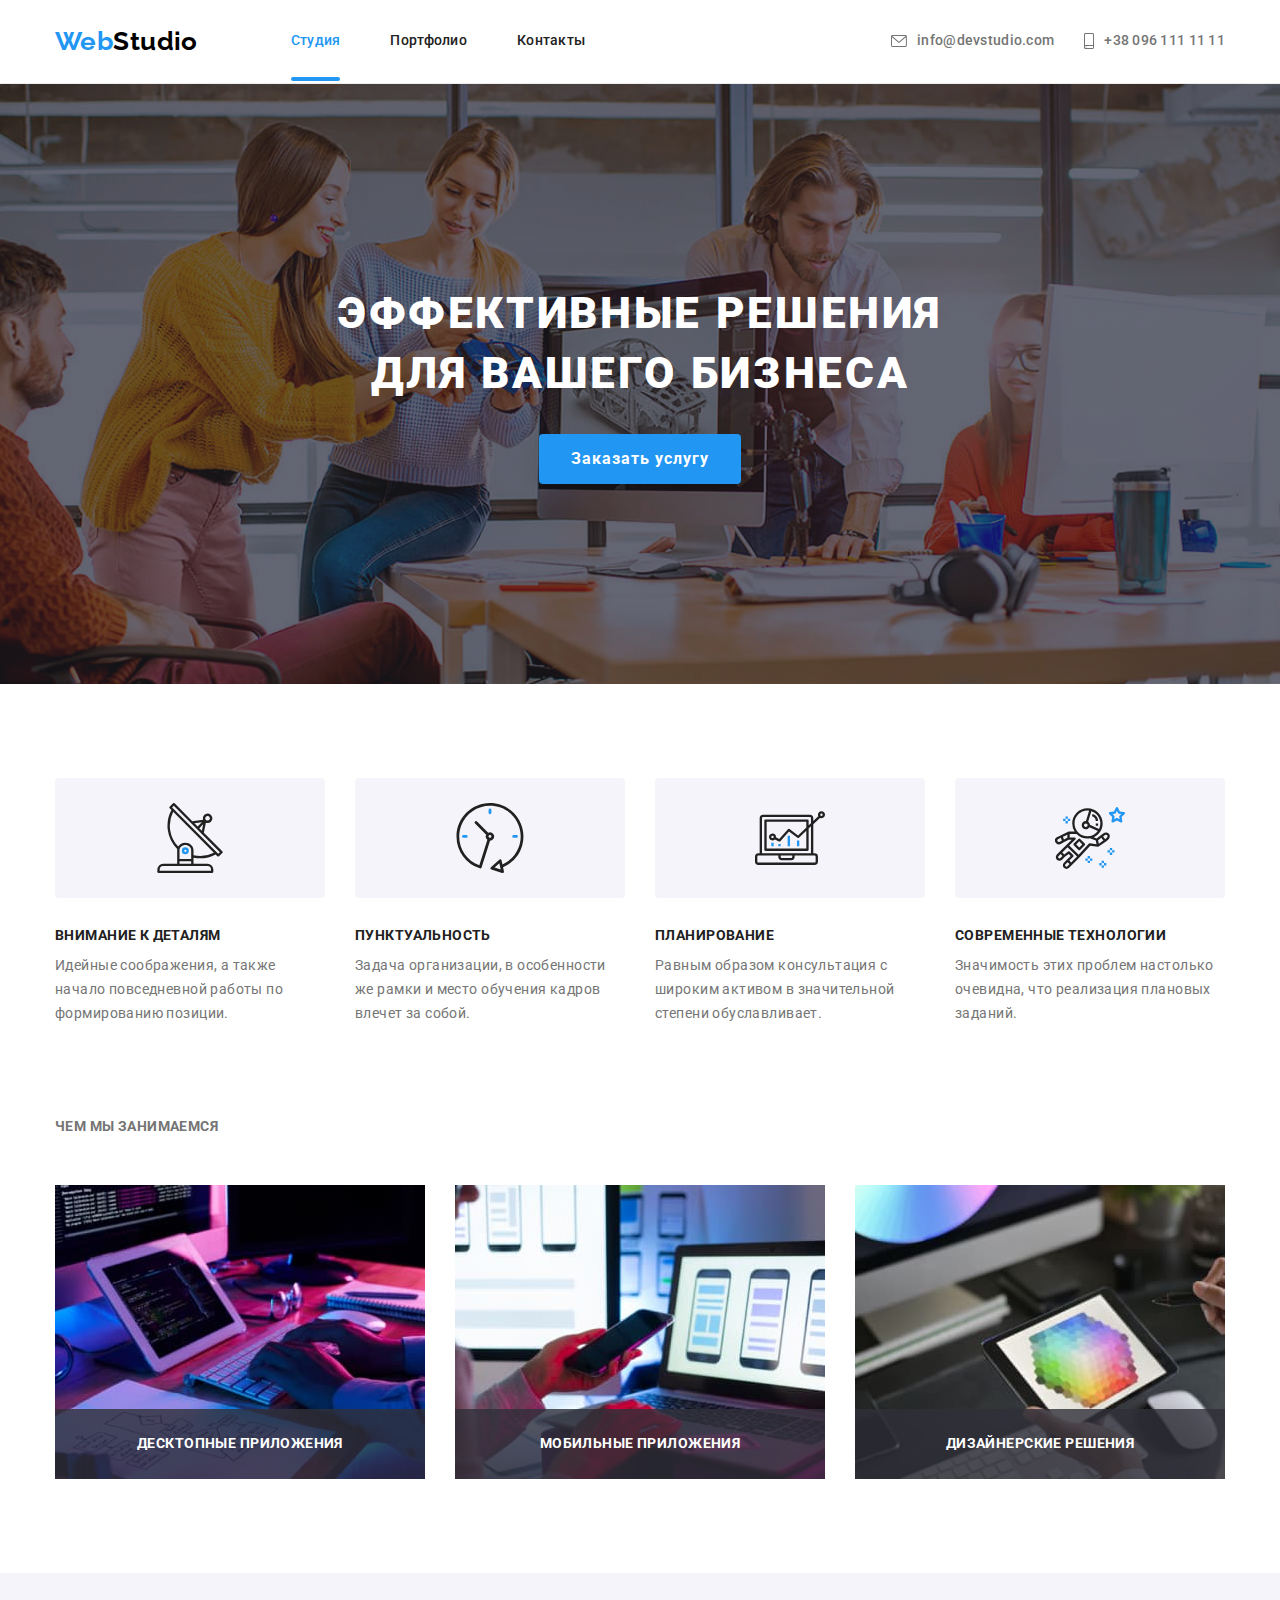
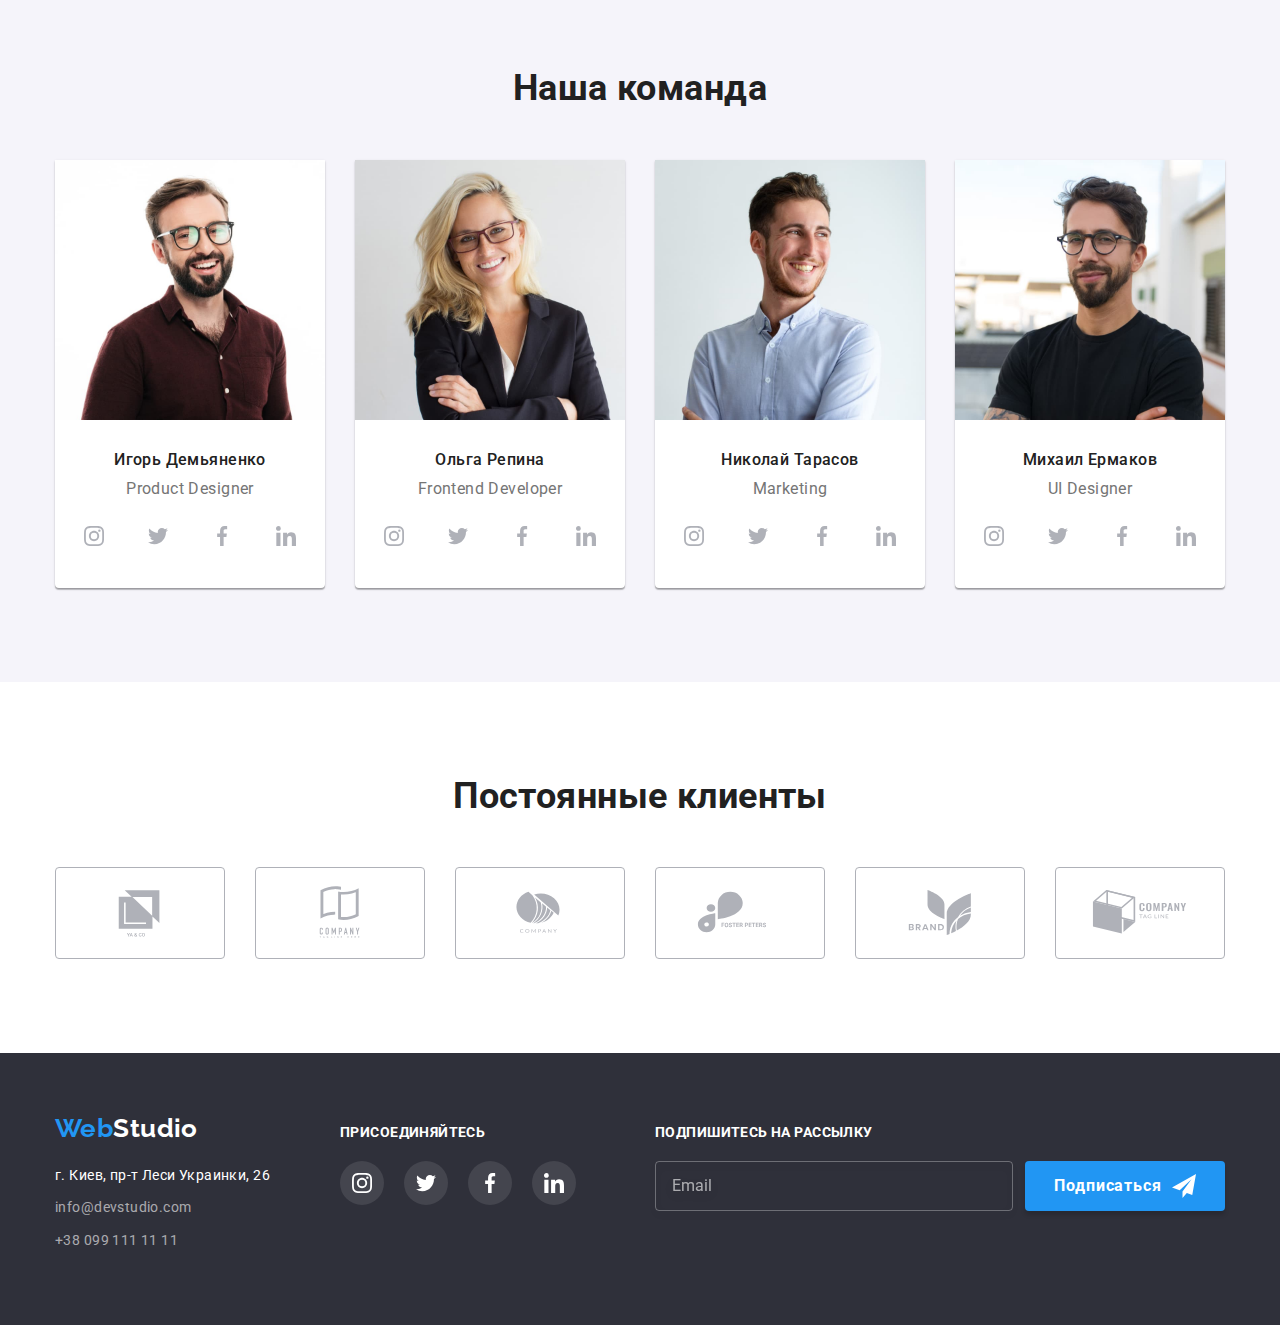
==== commit 683fbbd3: "amend code" ====
--- a/index.html
+++ b/index.html
@@ -51,10 +51,10 @@
           <div class="mobile-menu" data-menu>
             <ul class="mobile-menu-nav list">
               <li class="mobile-menu-nav-item">
-                <a class="link current" href="">Студия </a>
+                <a class="link current" href="./index.html">Студия </a>
               </li>
               <li class="mobile-menu-nav-item">
-                <a class="link" href="">Портфолио</a>
+                <a class="link" href="./portfolio.html">Портфолио</a>
               </li>
               <li class="mobile-menu-nav-item">
                 <a class="link" href="">Контакты</a>
@@ -134,8 +134,8 @@
           <button class="button hero__button" type="button" data-modal-open>
             Заказать услугу
           </button>
-      <!-- Модальне вікно -->
-      <!-- <div class="backdrop is-hidden" data-modal>
+          <!-- Модальне вікно -->
+          <div class="backdrop is-hidden" data-modal>
             <div class="modal">
               <button class="modal-close-btn" type="button" data-modal-close>
                 <svg width="18" height="18">
@@ -211,21 +211,21 @@
 
                   <span class="form-checkbox-agreement"
                     >Соглашаюсь с рассылкой и принимаю
+                    <a href="" class="form-checkbox-agreement-link"
+                      >Условия договора</a
+                    >
                   </span>
-                  <a href="" class="form-checkbox-agreement-link"
-                    >Условия договора</a
-                  >
                 </label>
                 <button type="submit" class="form-btn">Отправить</button>
               </form>
             </div>
           </div>
         </div>
-      </section> -->
+      </section>
 
       <!-- Section Features -->
 
-      <!-- <section class="features">
+      <section class="features">
         <div class="container">
           <h2 class="visually-hidden">Особенности</h2>
           <ul class="features__list card-set list">
@@ -283,51 +283,51 @@
             </li>
           </ul>
         </div>
-      </section> -->
+      </section>
 
       <!-- Section About -->
-      <!-- 
-      <section class="about section__about">
+
+      <section class="what-do">
         <div class="container">
-          <h2 class="section-title about__title">Чем мы занимаемся</h2>
-          <ul class="about__list list card-set">
-            <li class="about__item card-set__item">
+          <h2 class="what-do__title title">Чем мы занимаемся</h2>
+          <ul class="what-do__list list">
+            <li class="what-do__item">
               <img
-                class="about__img"
+                class="img"
                 src="./images/boxes/box-1.jpg"
                 alt="Разработка сайта"
                 width="370"
                 height="294"
               />
-              <p class="about__desc">Десктопные приложения</p>
-            </li>
-            <li class="about__item card-set__item">
+              <p class="what-do__desc">Десктопные приложения</p>
+            </li>
+            <li class="what-do__item">
               <img
-                class="about__img"
+                class="img"
                 src="./images/boxes/box-2.jpg"
                 alt="Адаптивность сайта"
                 width="370"
                 height="294"
               />
-              <p class="about__desc">Мобильные приложения</p>
-            </li>
-            <li class="about__item card-set__item">
+              <p class="what-do__desc">Мобильные приложения</p>
+            </li>
+            <li class="what-do__item">
               <img
-                class="about__img"
+                class="img"
                 src="./images/boxes/box-3.jpg"
                 alt="Дизайн сайта"
                 width="370"
                 height="294"
               />
-              <p class="about__desc">Дизайнерские решения</p>
+              <p class="what-do__desc">Дизайнерские решения</p>
             </li>
           </ul>
         </div>
-      </section> -->
+      </section>
 
       <!-- Section Team -->
 
-      <!-- <section class="team">
+      <section class="team">
         <div class="container">
           <h2 class="section-title team__title">Наша команда</h2>
           <ul class="team__list card-set list">
@@ -604,10 +604,10 @@
             </li>
           </ul>
         </div>
-      </section> -->
+      </section>
 
       <!-- Section Clients -->
-      <!-- <section class="clients">
+      <section class="clients">
         <div class="container">
           <h2 class="section-title clients__title">Постоянные клиенты</h2>
           <div class="clients__wrapper clients__list card-set">
@@ -691,11 +691,11 @@
             </div>
           </div>
         </div>
-      </section> -->
+      </section>
     </main>
     <!-- Section Footer -->
 
-    <!-- <footer class="footer">
+    <footer class="footer">
       <div class="container">
         <div class="footer__wrapper">
           <div class="fotter__contacts">
@@ -806,7 +806,8 @@
           </div>
         </div>
       </div>
-    </footer> -->
+    </footer>
+
     <script src="./js/modal.js"></script>
     <script src="./js/menu.js"></script>
   </body>
--- a/css/main.min.css
+++ b/css/main.min.css
@@ -1 +1 @@
-:root{--main-font: "Roboto";--secondary-font: "Raleway";--main-txt-cl: #757575;--secondary-txt-cl: #212121;--dark-txt-cl: #000000;--white-txt-cl: #ffffff;--accent-txt-cl: #2196f3;--main-bg-cl: #ffffff;--grey-bg-cl: #f5f4fa;--dark-bg-cl: #2f303a;--btn-cl: #2196f3;--btn-active-cl: #188ce8;--items: 4;--indent: 30px;--anim: 250ms cubic-bezier(0.4, 0, 0.2, 1)}.visually-hidden{position:absolute;width:1px;height:1px;margin:-1px;border:0;padding:0;white-space:nowrap;-webkit-clip-path:inset(100%);clip-path:inset(100%);clip:rect(0 0 0 0);overflow:hidden}.works-examples,.about,.hero{padding-top:94px;padding-bottom:94px}body{font-family:var(--main-font),sans-serif;font-size:14px;line-height:1.71;color:var(--main-txt-cl);letter-spacing:.03em;background-color:var(--main-bg-cl)}body.no-scroll{overflow:hidden}.link{text-decoration:none}.list{list-style:none;margin:0;padding:0}h1,h2,h3,h4,p{margin:0}img{display:block;width:100%;height:auto}.card-set{display:-webkit-box;display:-ms-flexbox;display:flex;-ms-flex-wrap:wrap;flex-wrap:wrap;gap:var(--indent)}.card-set__item{-ms-flex-preferred-size:calc((100% - var(--indent)*(var(--items) - 1))/var(--items));flex-basis:calc((100% - var(--indent)*(var(--items) - 1))/var(--items))}.button{display:inline-block;margin-right:auto;margin-left:auto;min-width:200px;border-radius:4px;-webkit-box-shadow:0px 4px 4px rgba(0,0,0,.15);box-shadow:0px 4px 4px rgba(0,0,0,.15);border:rgba(0,0,0,0);background-color:var(--btn-cl);cursor:pointer;-webkit-transition:background-color var(--anim);transition:background-color var(--anim);font-family:inherit;font-weight:700;font-size:16px;line-height:1.88;display:-webkit-box;display:-ms-flexbox;display:flex;-webkit-box-align:center;-ms-flex-align:center;align-items:center;text-align:center;letter-spacing:.06em;color:var(--white-txt-cl)}.button .hero__button{padding:10px 32px}.button .hero__button:hover,.button .hero__button:focus{background-color:var(--btn-active-cl)}.container{width:100%;padding-left:15px;padding-right:15px;margin-left:auto;margin-right:auto}@media screen and (min-width: 480px){.container{max-width:480px}}@media screen and (min-width: 768px){.container{max-width:768px}}@media screen and (min-width: 1200px){.container{max-width:1200px}}.section{padding-top:94px;padding-bottom:94px}@media screen and (min-width: 768px){.nav__link--current{position:relative;color:var(--accent-txt-cl);display:-webkit-box;display:-ms-flexbox;display:flex;-webkit-box-align:center;-ms-flex-align:center;align-items:center}.nav__link--current::after{content:"";position:absolute;bottom:0;left:0;width:100%;height:4px;display:inline-block;background-color:var(--btn-cl);border-radius:2px}}.section-title{font-size:36px;line-height:1.17;text-align:center;color:var(--secondary-txt-cl)}.social-media{display:-webkit-box;display:-ms-flexbox;display:flex;-webkit-box-pack:center;-ms-flex-pack:center;justify-content:center}.social-media__item:not(:last-child){margin-right:10px}.social-media__link{display:-webkit-box;display:-ms-flexbox;display:flex;-webkit-box-align:center;-ms-flex-align:center;align-items:center;-webkit-box-pack:center;-ms-flex-pack:center;justify-content:center;width:44px;height:44px;border-radius:50%;-webkit-transition:background-color var(--anim),color var(--anim);transition:background-color var(--anim),color var(--anim)}.social-media__link:hover,.social-media__link:focus{color:#fff;background-color:var(--btn-cl)}.social-media__link--grey{color:#afb1b8;background-color:#fff}.social-media__link--light{color:#fff;background-color:rgba(255,255,255,.1)}.social-media__icon{width:20px;height:20px;fill:currentColor}.logo{font-family:var(--secondary-font),sans-serif;font-weight:700;font-size:24px;line-height:1.17}@media screen and (min-width: 1200px){.logo{font-size:26px;line-height:1.19}}.logo__footer{display:-webkit-inline-box;display:-ms-inline-flexbox;display:inline-flex;text-align:center;margin-bottom:20px;color:var(--white-txt-cl)}.logo__footer--accent{color:var(--accent-txt-cl)}.header__logo{padding:16px 0px;color:var(--dark-txt-cl)}@media screen and (min-width: 768px){.header__logo{padding:26px 0px}}.header__logo--accent{color:var(--accent-txt-cl)}@media screen and (min-width: 768px){.form-wrapper{margin-right:auto;margin-left:auto}}@media screen and (min-width: 1200px){.form-wrapper{margin-right:0}}.form-wrapper__text{display:block;margin-bottom:20px;text-align:center;line-height:1.14;text-transform:uppercase;color:var(--white-txt-cl)}@media screen and (min-width: 1200px){.form-wrapper__text{text-align:start}}.form-subscribe{display:-webkit-box;display:-ms-flexbox;display:flex;-webkit-box-pack:center;-ms-flex-pack:center;justify-content:center;-webkit-box-align:center;-ms-flex-align:center;align-items:center;-webkit-box-orient:vertical;-webkit-box-direction:normal;-ms-flex-direction:column;flex-direction:column;gap:20px}@media screen and (min-width: 1200px){.form-subscribe{-webkit-box-orient:horizontal;-webkit-box-direction:normal;-ms-flex-direction:row;flex-direction:row;gap:12px}}.form-subscribe__button{display:-webkit-box;display:-ms-flexbox;display:flex;-webkit-box-pack:center;-ms-flex-pack:center;justify-content:center;-webkit-box-align:center;-ms-flex-align:center;align-items:center;gap:10px;min-height:50px}.form-subscribe__email{width:450px;height:50px;padding:15px 16px;background-color:rgba(0,0,0,0);outline:rgba(0,0,0,0);border:1px solid rgba(255,255,255,.3);-webkit-filter:drop-shadow(0px 4px 4px rgba(0, 0, 0, 0.15));filter:drop-shadow(0px 4px 4px rgba(0, 0, 0, 0.15));border-radius:4px;font-size:16px;line-height:1.25;display:-webkit-box;display:-ms-flexbox;display:flex;-webkit-box-align:center;-ms-flex-align:center;align-items:center;color:var(--white-txt-cl);cursor:pointer}@media screen and (min-width: 1200px){.form-subscribe__email{width:358px}}.form-subscribe__email::-webkit-input-placeholder{font-size:16px;line-height:1.25;display:-webkit-box;display:flex;-webkit-box-align:center;align-items:center;color:rgba(255,255,255,.6)}.form-subscribe__email::-moz-placeholder{font-size:16px;line-height:1.25;display:flex;align-items:center;color:rgba(255,255,255,.6)}.form-subscribe__email:-ms-input-placeholder{font-size:16px;line-height:1.25;display:-ms-flexbox;display:flex;-ms-flex-align:center;align-items:center;color:rgba(255,255,255,.6)}.form-subscribe__email::-ms-input-placeholder{font-size:16px;line-height:1.25;display:-ms-flexbox;display:flex;-ms-flex-align:center;align-items:center;color:rgba(255,255,255,.6)}.form-subscribe__email::placeholder{font-size:16px;line-height:1.25;display:-webkit-box;display:-ms-flexbox;display:flex;-webkit-box-align:center;-ms-flex-align:center;align-items:center;color:rgba(255,255,255,.6)}.form-btn{display:block;margin-right:auto;margin-left:auto;min-width:200px;border-radius:4px;-webkit-box-shadow:0px 4px 4px rgba(0,0,0,.15);box-shadow:0px 4px 4px rgba(0,0,0,.15);border:rgba(0,0,0,0);background-color:var(--btn-cl);cursor:pointer;-webkit-transition:background-color var(--anim);transition:background-color var(--anim);padding:10px 52px;font-family:inherit;font-weight:700;font-size:16px;line-height:1.88;letter-spacing:.06em;color:var(--white-txt-cl)}.form-btn:hover,.form-btn:focus{background-color:var(--btn-active-cl)}.form-checkbox{display:-webkit-box;display:-ms-flexbox;display:flex;-webkit-box-pack:center;-ms-flex-pack:center;justify-content:center;-webkit-box-align:center;-ms-flex-align:center;align-items:center;gap:8px;margin-bottom:30px}.form-checkbox-icon{display:-webkit-box;display:-ms-flexbox;display:flex;-webkit-box-align:center;-ms-flex-align:center;align-items:center;-webkit-box-pack:center;-ms-flex-pack:center;justify-content:center;fill:var(--main-bg-cl);border:2px solid #212121;border-radius:2px;-webkit-transition:fill var(--anim),background-color var(--anim),border var(--anim);transition:fill var(--anim),background-color var(--anim),border var(--anim)}.form-checkbox-input:checked+.form-checkbox-icon{fill:var(--main-bg-cl);background-color:var(--btn-cl);border:var(--btn-cl)}.form-checkbox-agreement{-webkit-user-select:none;-moz-user-select:none;-ms-user-select:none;user-select:none}.form-checkbox-agreement-link{-webkit-text-decoration-line:underline;text-decoration-line:underline;color:var(--accent-txt-cl)}.contact-form{height:100%;display:inline-block}.contact-form-wrapper{margin-bottom:20px}.contact-form-group{display:block;position:relative;margin-bottom:10px}.contact-form-icon{position:absolute;top:11px;bottom:11px;left:12px;right:12px;-webkit-transform:translateY(100%);transform:translateY(100%);-webkit-transition:fill var(--anim);transition:fill var(--anim)}.contact-form-input:focus+.contact-form-icon{fill:var(--btn-cl)}.contact-form-input{width:448px;height:40px;padding-right:5px;padding-left:42px;background-color:rgba(0,0,0,0);outline:rgba(0,0,0,0);color:var(--secondary-txt-cl);border:1px solid rgba(33,33,33,.2);border-radius:4px;-webkit-transition:border-color var(--anim);transition:border-color var(--anim)}.contact-form-input:focus{border-color:var(--btn-cl)}.contact-form-label{display:block;margin-bottom:4px;font-size:12px;line-height:1.17;letter-spacing:.01em}.contact-form-textarea{display:block;resize:none;width:100%;height:120px;padding:12px 16px;background-color:rgba(0,0,0,0);outline:rgba(0,0,0,0);border:1px solid rgba(33,33,33,.2);border-radius:4px;-webkit-transition:border-color var(--anim);transition:border-color var(--anim)}.contact-form-textarea:focus{border-color:var(--btn-cl)}.contact-form-textarea::-webkit-input-placeholder{font-size:14px;line-height:1.17;letter-spacing:.01em;color:rgba(117,117,117,.5);-webkit-transition:border-color var(--anim);transition:border-color var(--anim)}.contact-form-textarea::-moz-placeholder{font-size:14px;line-height:1.17;letter-spacing:.01em;color:rgba(117,117,117,.5);-moz-transition:border-color var(--anim);transition:border-color var(--anim)}.contact-form-textarea:-ms-input-placeholder{font-size:14px;line-height:1.17;letter-spacing:.01em;color:rgba(117,117,117,.5);-ms-transition:border-color var(--anim);transition:border-color var(--anim)}.contact-form-textarea::-ms-input-placeholder{font-size:14px;line-height:1.17;letter-spacing:.01em;color:rgba(117,117,117,.5);-ms-transition:border-color var(--anim);transition:border-color var(--anim)}.contact-form-textarea::placeholder{font-size:14px;line-height:1.17;letter-spacing:.01em;color:rgba(117,117,117,.5);-webkit-transition:border-color var(--anim);transition:border-color var(--anim)}.backdrop{position:fixed;top:0;left:0;z-index:10;width:100%;height:100%;background-color:rgba(0,0,0,.2);opacity:1;visibility:visible;pointer-events:initial;-webkit-transition:opacity var(--anim),visibility var(--anim);transition:opacity var(--anim),visibility var(--anim)}.backdrop.is-hidden{opacity:0;visibility:hidden;pointer-events:none}.backdrop.is-hidden .modal{-webkit-transform:translate(-50%, -50%) scale(0.75);transform:translate(-50%, -50%) scale(0.75)}.modal{padding:40px;position:absolute;top:50%;left:50%;-webkit-transform:translate(-50%, -50%) scale(1);transform:translate(-50%, -50%) scale(1);width:528px;background-color:#fff;-webkit-box-shadow:0px 1px 3px rgba(0,0,0,.12),0px 1px 1px rgba(0,0,0,.14),0px 2px 1px rgba(0,0,0,.2);box-shadow:0px 1px 3px rgba(0,0,0,.12),0px 1px 1px rgba(0,0,0,.14),0px 2px 1px rgba(0,0,0,.2);border-radius:4px;-webkit-transition:-webkit-transform var(--anim);transition:-webkit-transform var(--anim);transition:transform var(--anim);transition:transform var(--anim), -webkit-transform var(--anim)}.modal-text{display:block;margin-bottom:12px;font-weight:700;font-size:20px;line-height:1.15;text-align:center;color:var(--secondary-txt-cl)}.modal-close-btn{position:absolute;top:8px;right:8px;display:-webkit-box;display:-ms-flexbox;display:flex;-webkit-box-align:center;-ms-flex-align:center;align-items:center;-webkit-box-pack:center;-ms-flex-pack:center;justify-content:center;padding:0;width:30px;height:30px;fill:#000;background-color:var(--main-bg-cl);border-radius:50%;border:1px solid rgba(0,0,0,.1);cursor:pointer}.modal-close-btn:hover,.modal-close-btn:focus{fill:var(--btn-cl)}.button-list{display:-webkit-box;display:-ms-flexbox;display:flex;-webkit-box-pack:center;-ms-flex-pack:center;justify-content:center;margin-bottom:50px}.button-item:not(:last-child){margin-right:8px}.btn-wrk-exmpl{padding:6px 22px;font-family:inherit;font-weight:500;font-size:16px;line-height:1.62;text-align:center;color:var(--secondary-txt-cl);border-radius:4px;border-color:rgba(0,0,0,0);background-color:var(--grey-bg-cl);cursor:pointer;-webkit-transition:color var(--anim),background-color var(--anim),-webkit-box-shadow var(--anim);transition:color var(--anim),background-color var(--anim),-webkit-box-shadow var(--anim);transition:color var(--anim),background-color var(--anim),box-shadow var(--anim);transition:color var(--anim),background-color var(--anim),box-shadow var(--anim),-webkit-box-shadow var(--anim)}.btn-wrk-exmpl:hover,.btn-wrk-exmpl:focus{color:var(--white-txt-cl);background-color:var(--btn-cl);-webkit-box-shadow:0px 3px 1px rgba(0,0,0,.1),0px 1px 2px rgba(0,0,0,.08),0px 2px 2px rgba(0,0,0,.12);box-shadow:0px 3px 1px rgba(0,0,0,.1),0px 1px 2px rgba(0,0,0,.08),0px 2px 2px rgba(0,0,0,.12)}.active-btn{color:var(--white-txt-cl);background-color:var(--btn-cl)}.nav{display:-webkit-box;display:-ms-flexbox;display:flex;-webkit-box-align:center;-ms-flex-align:center;align-items:center}.nav__list{display:-webkit-box;display:-ms-flexbox;display:flex;margin-left:93px}.nav__list{display:none}@media screen and (min-width: 768px){.nav__list{display:-webkit-box;display:-ms-flexbox;display:flex;-webkit-box-align:center;-ms-flex-align:center;align-items:center}.nav__list__list{display:-webkit-box;display:-ms-flexbox;display:flex;margin-left:93px}}.nav__item{margin-right:50px}.nav__item:last-child{margin-right:0}.nav__link{display:block;padding-top:32px;padding-bottom:32px;font-weight:500;line-height:1.14;letter-spacing:.02em;color:var(--secondary-txt-cl);-webkit-transition:color var(--anim);transition:color var(--anim)}.nav__link--current{color:var(--accent-txt-cl)}.nav__link:hover,.nav__link:focus{color:var(--accent-txt-cl)}.address{font-style:normal}.address__item:not(:last-child){margin-bottom:9px}.address__link{color:var(--white-txt-cl)}.mobile-menu-btn{background-color:rgba(0,0,0,0);border:none;width:40px;height:40px;display:-webkit-box;display:-ms-flexbox;display:flex;-webkit-box-align:center;-ms-flex-align:center;align-items:center;-webkit-box-pack:center;-ms-flex-pack:center;justify-content:center;margin-left:auto;z-index:1000}@media screen and (min-width: 768px){.mobile-menu-btn{display:none}}.mobile-menu-burger{-webkit-transition:500ms;transition:500ms}.mobile-menu-btn.is-open .mobile-menu-burger{opacity:0}.mobile-menu-close{opacity:0;-webkit-transition:500ms;transition:500ms}.mobile-menu-btn.is-open .mobile-menu-close{opacity:1}.mobile-menu{position:fixed;top:0;left:0;z-index:100;-webkit-transform:translateX(100%);transform:translateX(100%);width:100vw;height:100vh;padding:48px 40px;display:-webkit-box;display:-ms-flexbox;display:flex;-webkit-box-orient:vertical;-webkit-box-direction:normal;-ms-flex-direction:column;flex-direction:column;background-color:#fff;-webkit-transition:-webkit-transform 500ms;transition:-webkit-transform 500ms;transition:transform 500ms;transition:transform 500ms, -webkit-transform 500ms}.mobile-menu.is-open{-webkit-transform:translateX(0);transform:translateX(0)}@media screen and (min-width: 768px){.mobile-menu{display:none}}.mobile-menu-nav{margin-bottom:auto}.mobile-menu-nav-item:not(:last-child){margin-bottom:32px}.mobile-menu-nav-item .link{font-weight:500;font-size:40px;line-height:47px;letter-spacing:.02em;color:var(--secondary-txt-cl)}.mobile-menu-nav-item .current{color:#2196f3}.mobile-menu-contacts{margin-bottom:64px}.mobile-menu-contacts .link{font-weight:500;font-size:24px;line-height:28px;letter-spacing:.02em;color:#757575}.mobile-menu-contacts-item:not(:last-child){margin-bottom:32px}.mobile-menu-contacts-item .accent{font-size:34px;color:#2196f3}.mobile-menu-socials{display:-webkit-box;display:-ms-flexbox;display:flex;-webkit-box-align:center;-ms-flex-align:center;align-items:center;-ms-flex-wrap:wrap;flex-wrap:wrap;gap:10px}.mobile-menu-socials-link{font-weight:500;font-size:18px;line-height:1.22;letter-spacing:.02em;color:#2196f3}.mobile-menu-socials-item:not(:last-child) .mobile-menu-socials-link{padding-right:10px;border-right:1px solid rgba(33,33,33,.2)}.header{border-bottom:1px solid #ececec;background-color:#fff}@media screen and (min-width: 768px){.header__wrapper{display:-webkit-box;display:-ms-flexbox;display:flex;-webkit-box-align:center;-ms-flex-align:center;align-items:center}}.header-contacts{display:none}@media screen and (min-width: 768px){.header-contacts{display:-webkit-box;display:-ms-flexbox;display:flex;-webkit-box-align:center;-ms-flex-align:center;align-items:center;margin-left:auto;-webkit-box-align:start;-ms-flex-align:start;align-items:flex-start;-webkit-box-orient:vertical;-webkit-box-direction:normal;-ms-flex-direction:column;flex-direction:column;-webkit-box-pack:center;-ms-flex-pack:center;justify-content:center;gap:10px}}@media screen and (min-width: 768px)and (min-width: 1200px){.header-contacts{-webkit-box-orient:horizontal;-webkit-box-direction:normal;-ms-flex-direction:row;flex-direction:row;gap:30px}}@media screen and (min-width: 768px){.header-contacts__link{display:-webkit-box;display:-ms-flexbox;display:flex;-webkit-box-align:center;-ms-flex-align:center;align-items:center;font-weight:500;line-height:1.14;letter-spacing:.02em;color:var(--main-txt-cl);fill:#757575;-webkit-transition:color var(--anim),fill var(--anim);transition:color var(--anim),fill var(--anim)}.header-contacts__link :hover,.header-contacts__link:focus{color:var(--accent-txt-cl);fill:var(--accent-txt-cl)}}@media screen and (min-width: 768px){.header-contacts__icon{margin-right:10px}}.hero{max-width:480px;padding-top:118px;padding-bottom:118px;margin-left:auto;margin-right:auto;background-color:var(--dark-bg-cl);background-image:-webkit-gradient(linear, left top, right top, from(rgba(47, 48, 58, 0.4)), to(rgba(47, 48, 58, 0.4))),url(../images/hero-bg-img/hero-bg-img.png);background-image:linear-gradient(to right, rgba(47, 48, 58, 0.4), rgba(47, 48, 58, 0.4)),url(../images/hero-bg-img/hero-bg-img.png);background-repeat:no-repeat;background-position:center;background-size:cover}@media screen and (min-width: 768px){.hero{max-width:768px}}@media screen and (min-width: 1200px){.hero{max-width:1600px;padding-top:200px;padding-bottom:200px}}.hero__title{width:360px;margin-left:auto;margin-right:auto;margin-bottom:30px;font-weight:900;font-size:26px;line-height:1.62;text-align:center;letter-spacing:.06em;text-transform:uppercase;color:#fff}@media screen and (min-width: 1200px){.hero__title{width:696px;font-weight:900;font-size:44px;line-height:1.36;text-align:center;letter-spacing:.06em;text-transform:uppercase;color:var(--white-txt-cl)}}.hero__button{padding:10px 32px}.hero__button:hover,.hero__button:focus{background-color:var(--btn-active-cl)}.features{padding-top:60px;padding-bottom:60px}@media screen and (min-width: 1200px){.features{padding-top:94px;padding-bottom:94px}}.features__title{margin-bottom:10px}.features__list{--items: 1}@media screen and (min-width: 768px){.features__list{--items: 2}}@media screen and (min-width: 1200px){.features__list{--items: 4}}.features__item{width:100%}.title{font-size:14px;text-transform:uppercase;line-height:1.14;text-align:center}@media screen and (min-width: 768px){.title{text-align:start}}.title--black{color:var(--secondary-txt-cl)}.features__iconfill{display:-webkit-box;display:-ms-flexbox;display:flex;-webkit-box-align:center;-ms-flex-align:center;align-items:center;-webkit-box-pack:center;-ms-flex-pack:center;justify-content:center;margin-bottom:30px;width:450px;height:120px;background-color:#f5f4fa;border-radius:4px}@media screen and (min-width: 768px){.features__iconfill{width:354px}}@media screen and (min-width: 1200px){.features__iconfill{width:270px}}.about__list{--items: 3}.section__about{padding-top:0}.about__item{position:relative}.about__img{display:block}.about__title{margin-bottom:50px}.about__desc{position:absolute;bottom:0;width:100%;height:70px;display:-webkit-box;display:-ms-flexbox;display:flex;-webkit-box-pack:center;-ms-flex-pack:center;justify-content:center;-webkit-box-align:center;-ms-flex-align:center;align-items:center;font-weight:700;line-height:1.14;text-align:center;text-transform:uppercase;color:var(--white-txt-cl);background-color:rgba(47,48,58,.8)}.team{padding-top:60px;padding-bottom:60px;background-color:var(--grey-bg-cl)}@media screen and (min-width: 1200px){.team{padding-top:94px;padding-bottom:94px}}.team__list{--items: 1}@media screen and (min-width: 768px){.team__list{--items: 2}}@media screen and (min-width: 1200px){.team__list{--items: 4}}.team__title{margin-bottom:30px}@media screen and (min-width: 1200px){.team__title{margin-bottom:50px}}.team__item{border-radius:0px 0px 4px 4px;-webkit-box-shadow:0px 1px 3px rgba(0,0,0,.12),0px 1px 1px rgba(0,0,0,.14),0px 2px 1px rgba(0,0,0,.2);box-shadow:0px 1px 3px rgba(0,0,0,.12),0px 1px 1px rgba(0,0,0,.14),0px 2px 1px rgba(0,0,0,.2);background-color:var(--main-bg-cl)}.team__wrapper{padding:30px 0px}.team__subtitle{margin-bottom:10px;font-weight:500;font-size:16px;line-height:1.19;text-align:center;color:var(--secondary-txt-cl)}.team__position{margin-bottom:16px;font-size:16px;line-height:1.19;text-align:center;color:var(--main-txt-cl)}.social-media{display:-webkit-box;display:-ms-flexbox;display:flex;-webkit-box-pack:center;-ms-flex-pack:center;justify-content:center;gap:10px}.social-media__link{display:-webkit-box;display:-ms-flexbox;display:flex;-webkit-box-align:center;-ms-flex-align:center;align-items:center;-webkit-box-pack:center;-ms-flex-pack:center;justify-content:center;width:44px;height:44px;border-radius:50%;-webkit-transition:background-color var(--anim),color var(--anim);transition:background-color var(--anim),color var(--anim)}.social-media__link:hover,.social-media__link:focus{color:#fff;background-color:var(--btn-cl)}.social-media__link--grey{color:#afb1b8;background-color:#fff}.social-media__link--light{color:#fff;background-color:rgba(255,255,255,.1)}.social-media__icon{width:20px;height:20px;fill:currentColor}.footer{padding:60px 0px;background-color:#2f303a}.footer__wrapper{display:-webkit-box;display:-ms-flexbox;display:flex;-webkit-box-orient:vertical;-webkit-box-direction:normal;-ms-flex-direction:column;flex-direction:column}@media screen and (min-width: 768px){.footer__wrapper{-webkit-box-orient:horizontal;-webkit-box-direction:normal;-ms-flex-direction:row;flex-direction:row;-ms-flex-wrap:wrap;flex-wrap:wrap;-webkit-box-align:start;-ms-flex-align:start;align-items:flex-start;-webkit-box-align:baseline;-ms-flex-align:baseline;align-items:baseline}}@media screen and (min-width: 768px)and (min-width: 1200px){.footer__wrapper{-webkit-box-orient:horizontal;-webkit-box-direction:normal;-ms-flex-direction:row;flex-direction:row;-webkit-box-align:baseline;-ms-flex-align:baseline;align-items:baseline}}.fotter__contacts{margin-right:auto;margin-left:auto;text-align:center;margin-bottom:60px}@media screen and (min-width: 768px)and (max-width: 1200px){.fotter__contacts{text-align:start}}@media screen and (min-width: 1200px){.fotter__contacts{margin-right:70px;margin-bottom:0;margin-left:0}}.footer__link{color:rgba(255,255,255,.6);-webkit-transition:color var(--anim);transition:color var(--anim)}.footer__link:hover,.footer__link:focus{color:var(--accent-txt-cl)}.footer__socmedia{margin-right:auto;margin-left:auto;text-align:center;margin-bottom:60px}@media screen and (min-width: 768px){.footer__socmedia{margin-right:89px}}@media screen and (min-width: 1200px){.footer__socmedia{margin-right:93px;margin-left:0}}.footer__text{display:block;font-weight:700;line-height:1.14;text-transform:uppercase;margin-bottom:20px;color:var(--main-bg-cl)}.container-wrk-exmpl{background-color:var(--main-bg-cl);cursor:pointer}.work-exmpl-link{display:block;-webkit-transition:-webkit-transform var(--anim),-webkit-box-shadow var(--anim);transition:-webkit-transform var(--anim),-webkit-box-shadow var(--anim);transition:transform var(--anim),box-shadow var(--anim);transition:transform var(--anim),box-shadow var(--anim),-webkit-transform var(--anim),-webkit-box-shadow var(--anim)}.work-exmpl-link:hover,.work-exmpl-link:focus{-webkit-box-shadow:0px 1px 1px rgba(0,0,0,.12),0px 4px 4px rgba(0,0,0,.06),1px 4px 6px rgba(0,0,0,.16);box-shadow:0px 1px 1px rgba(0,0,0,.12),0px 4px 4px rgba(0,0,0,.06),1px 4px 6px rgba(0,0,0,.16)}.thumb-work-exmpl{position:relative;overflow:hidden}.examples-text{padding:20px 24px;border:1px solid #eee;border-top:0px}.title-wrk-exmpl{margin-bottom:4px;font-size:18px;line-height:2;letter-spacing:.06em;color:var(--secondary-txt-cl)}.desc-wrk-exmpl{font-size:16px;line-height:1.88;color:var(--main-txt-cl)}.portfolio-overlay{position:absolute;top:0;left:0;display:-webkit-box;display:-ms-flexbox;display:flex;-webkit-box-align:center;-ms-flex-align:center;align-items:center;-webkit-box-pack:center;-ms-flex-pack:center;justify-content:center;padding:63px 24px;-webkit-transform:translateY(100%);transform:translateY(100%);-webkit-backdrop-filter:blur(5px);backdrop-filter:blur(5px);background-color:rgba(33,150,243,.9);-webkit-transition:-webkit-transform 250ms cubic-bezier(0.4, 0, 0.2, 1);transition:-webkit-transform 250ms cubic-bezier(0.4, 0, 0.2, 1);transition:transform 250ms cubic-bezier(0.4, 0, 0.2, 1);transition:transform 250ms cubic-bezier(0.4, 0, 0.2, 1), -webkit-transform 250ms cubic-bezier(0.4, 0, 0.2, 1);width:100%;height:100%}.work-exmpl-link:hover .portfolio-overlay,.work-exmpl-link:focus .portfolio-overlayy{-webkit-transform:translateY(0);transform:translateY(0)}.portfolio-desc{font-size:18px;line-height:1.56;color:var(--white-txt-cl)}.clients{padding-top:60px;padding-bottom:60px}@media screen and (min-width: 1200px){.clients{padding-top:94px;padding-bottom:94px}}.clients__title{margin-bottom:50px}.clients__list{--items: 2}@media screen and (min-width: 768px){.clients__list{--items: 3}}@media screen and (min-width: 1200px){.clients__list{--items: 6}}.clients__title{font-size:28px;line-height:1.18;text-align:center;color:#212121}@media screen and (min-width: 1200px){.clients__title{font-size:36px;line-height:1.14}}.clients__wrapper{display:-webkit-box;display:-ms-flexbox;display:flex;-webkit-box-pack:center;-ms-flex-pack:center;justify-content:center;gap:30px}.clients__iconfill{width:210px;height:92px}.clients__link{display:-webkit-box;display:-ms-flexbox;display:flex;-webkit-box-pack:center;-ms-flex-pack:center;justify-content:center;-webkit-box-align:center;-ms-flex-align:center;align-items:center;width:100%;height:100%;color:#afb1b8;border:1px solid #afb1b8;border-radius:4px;-webkit-transition:color var(--anim),border var(--anim);transition:color var(--anim),border var(--anim)}.clients__link:hover,.clients__link:focus{color:var(--accent-txt-cl);border:1px solid #2196f3}.clients__icon{fill:currentColor}/*# sourceMappingURL=main.min.css.map */+:root{--main-font: "Roboto";--secondary-font: "Raleway";--main-txt-cl: #757575;--secondary-txt-cl: #212121;--dark-txt-cl: #000000;--white-txt-cl: #ffffff;--accent-txt-cl: #2196f3;--main-bg-cl: #ffffff;--grey-bg-cl: #f5f4fa;--dark-bg-cl: #2f303a;--btn-cl: #2196f3;--btn-active-cl: #188ce8;--items: 4;--indent: 30px;--anim: 250ms cubic-bezier(0.4, 0, 0.2, 1)}.visually-hidden{position:absolute;width:1px;height:1px;margin:-1px;border:0;padding:0;white-space:nowrap;-webkit-clip-path:inset(100%);clip-path:inset(100%);clip:rect(0 0 0 0);overflow:hidden}.hero{padding-top:94px;padding-bottom:94px}body{font-family:var(--main-font),sans-serif;font-size:14px;line-height:1.71;color:var(--main-txt-cl);letter-spacing:.03em;background-color:var(--main-bg-cl);width:100%}body.no-scroll{overflow:hidden}.link{text-decoration:none}.list{list-style:none;margin:0;padding:0}h1,h2,h3,h4,p{margin:0}img{display:block;width:100%;height:auto}.card-set{display:-webkit-box;display:-ms-flexbox;display:flex;-ms-flex-wrap:wrap;flex-wrap:wrap;gap:var(--indent)}.card-set__item{-ms-flex-preferred-size:calc((100% - var(--indent)*(var(--items) - 1))/var(--items));flex-basis:calc((100% - var(--indent)*(var(--items) - 1))/var(--items))}.button{display:inline-block;margin-right:auto;margin-left:auto;min-width:200px;border-radius:4px;-webkit-box-shadow:0px 4px 4px rgba(0,0,0,.15);box-shadow:0px 4px 4px rgba(0,0,0,.15);border:rgba(0,0,0,0);background-color:var(--btn-cl);cursor:pointer;-webkit-transition:background-color var(--anim);transition:background-color var(--anim);font-family:inherit;font-weight:700;font-size:16px;line-height:1.88;display:-webkit-box;display:-ms-flexbox;display:flex;-webkit-box-align:center;-ms-flex-align:center;align-items:center;text-align:center;letter-spacing:.06em;color:var(--white-txt-cl)}.button .hero__button{padding:10px 32px}.button .hero__button:hover,.button .hero__button:focus{background-color:var(--btn-active-cl)}.container{width:100%;padding-left:15px;padding-right:15px;margin-left:auto;margin-right:auto}@media screen and (min-width: 480px){.container{max-width:480px}}@media screen and (min-width: 768px){.container{max-width:768px}}@media screen and (min-width: 1200px){.container{max-width:1200px}}.section{padding-top:94px;padding-bottom:94px}@media screen and (min-width: 768px){.nav__link--current{position:relative;color:var(--accent-txt-cl);display:-webkit-box;display:-ms-flexbox;display:flex;-webkit-box-align:center;-ms-flex-align:center;align-items:center}.nav__link--current::after{content:"";position:absolute;bottom:0;left:0;width:100%;height:4px;display:inline-block;background-color:var(--btn-cl);border-radius:2px}}.section-title{font-size:36px;line-height:1.17;text-align:center;color:var(--secondary-txt-cl)}.social-media{display:-webkit-box;display:-ms-flexbox;display:flex;-webkit-box-pack:center;-ms-flex-pack:center;justify-content:center}.social-media__item:not(:last-child){margin-right:10px}.social-media__link{display:-webkit-box;display:-ms-flexbox;display:flex;-webkit-box-align:center;-ms-flex-align:center;align-items:center;-webkit-box-pack:center;-ms-flex-pack:center;justify-content:center;width:44px;height:44px;border-radius:50%;-webkit-transition:background-color var(--anim),color var(--anim);transition:background-color var(--anim),color var(--anim)}.social-media__link:hover,.social-media__link:focus{color:#fff;background-color:var(--btn-cl)}.social-media__link--grey{color:#afb1b8;background-color:#fff}.social-media__link--light{color:#fff;background-color:rgba(255,255,255,.1)}.social-media__icon{width:20px;height:20px;fill:currentColor}.logo{font-family:var(--secondary-font),sans-serif;font-weight:700;font-size:24px;line-height:1.17}@media screen and (min-width: 1200px){.logo{font-size:26px;line-height:1.19}}.logo__footer{display:-webkit-inline-box;display:-ms-inline-flexbox;display:inline-flex;text-align:center;margin-bottom:20px;color:var(--white-txt-cl)}.logo__footer--accent{color:var(--accent-txt-cl)}.header__logo{padding:16px 0px;color:var(--dark-txt-cl)}@media screen and (min-width: 768px){.header__logo{padding:26px 0px}}.header__logo--accent{color:var(--accent-txt-cl)}@media screen and (min-width: 768px){.form-wrapper{margin-right:auto;margin-left:auto}}@media screen and (min-width: 1200px){.form-wrapper{margin-right:0}}.form-wrapper__text{display:block;margin-bottom:20px;text-align:center;line-height:1.14;text-transform:uppercase;color:var(--white-txt-cl)}@media screen and (min-width: 1200px){.form-wrapper__text{text-align:start}}.form-subscribe{display:-webkit-box;display:-ms-flexbox;display:flex;-webkit-box-pack:center;-ms-flex-pack:center;justify-content:center;-webkit-box-align:center;-ms-flex-align:center;align-items:center;-webkit-box-orient:vertical;-webkit-box-direction:normal;-ms-flex-direction:column;flex-direction:column;gap:20px}@media screen and (min-width: 1200px){.form-subscribe{-webkit-box-orient:horizontal;-webkit-box-direction:normal;-ms-flex-direction:row;flex-direction:row;gap:12px}}.form-subscribe__button{display:-webkit-box;display:-ms-flexbox;display:flex;-webkit-box-pack:center;-ms-flex-pack:center;justify-content:center;-webkit-box-align:center;-ms-flex-align:center;align-items:center;gap:10px;min-height:50px}.form-subscribe__email{width:450px;height:50px;padding:15px 16px;background-color:rgba(0,0,0,0);outline:rgba(0,0,0,0);border:1px solid rgba(255,255,255,.3);-webkit-filter:drop-shadow(0px 4px 4px rgba(0, 0, 0, 0.15));filter:drop-shadow(0px 4px 4px rgba(0, 0, 0, 0.15));border-radius:4px;font-size:16px;line-height:1.25;display:-webkit-box;display:-ms-flexbox;display:flex;-webkit-box-align:center;-ms-flex-align:center;align-items:center;color:var(--white-txt-cl);cursor:pointer}@media screen and (min-width: 1200px){.form-subscribe__email{width:358px}}.form-subscribe__email::-webkit-input-placeholder{font-size:16px;line-height:1.25;display:-webkit-box;display:flex;-webkit-box-align:center;align-items:center;color:rgba(255,255,255,.6)}.form-subscribe__email::-moz-placeholder{font-size:16px;line-height:1.25;display:flex;align-items:center;color:rgba(255,255,255,.6)}.form-subscribe__email:-ms-input-placeholder{font-size:16px;line-height:1.25;display:-ms-flexbox;display:flex;-ms-flex-align:center;align-items:center;color:rgba(255,255,255,.6)}.form-subscribe__email::-ms-input-placeholder{font-size:16px;line-height:1.25;display:-ms-flexbox;display:flex;-ms-flex-align:center;align-items:center;color:rgba(255,255,255,.6)}.form-subscribe__email::placeholder{font-size:16px;line-height:1.25;display:-webkit-box;display:-ms-flexbox;display:flex;-webkit-box-align:center;-ms-flex-align:center;align-items:center;color:rgba(255,255,255,.6)}.form-btn{display:block;margin-right:auto;margin-left:auto;min-width:200px;border-radius:4px;-webkit-box-shadow:0px 4px 4px rgba(0,0,0,.15);box-shadow:0px 4px 4px rgba(0,0,0,.15);border:rgba(0,0,0,0);background-color:var(--btn-cl);cursor:pointer;-webkit-transition:background-color var(--anim);transition:background-color var(--anim);padding:10px 52px;font-family:inherit;font-weight:700;font-size:16px;line-height:1.88;letter-spacing:.06em;color:var(--white-txt-cl)}.form-btn:hover,.form-btn:focus{background-color:var(--btn-active-cl)}.form-checkbox{display:-webkit-box;display:-ms-flexbox;display:flex;-webkit-box-pack:center;-ms-flex-pack:center;justify-content:center;-webkit-box-align:center;-ms-flex-align:center;align-items:center;gap:8px;margin-bottom:30px}.form-checkbox-icon{display:-webkit-box;display:-ms-flexbox;display:flex;-webkit-box-align:center;-ms-flex-align:center;align-items:center;-webkit-box-pack:center;-ms-flex-pack:center;justify-content:center;fill:var(--main-bg-cl);border:2px solid #212121;border-radius:2px;-webkit-transition:fill var(--anim),background-color var(--anim),border var(--anim);transition:fill var(--anim),background-color var(--anim),border var(--anim)}.form-checkbox-input:checked+.form-checkbox-icon{fill:var(--main-bg-cl);background-color:var(--btn-cl);border:var(--btn-cl)}.form-checkbox-agreement{display:inline;-webkit-user-select:none;-moz-user-select:none;-ms-user-select:none;user-select:none;font-size:12px;line-height:1.17}@media screen and (min-width: 1200px){.form-checkbox-agreement{font-size:14px;line-height:1.71}}.form-checkbox-agreement-link{-webkit-text-decoration-line:underline;text-decoration-line:underline;font-size:12px;line-height:1.17;color:var(--accent-txt-cl)}@media screen and (min-width: 1200px){.form-checkbox-agreement-link{font-size:14px;line-height:1.71}}.contact-form{height:100%;display:inline-block}.contact-form-wrapper{margin-bottom:20px}.contact-form-group{display:block;position:relative;margin-bottom:10px}.contact-form-icon{position:absolute;top:11px;bottom:11px;left:12px;right:12px;-webkit-transform:translateY(100%);transform:translateY(100%);-webkit-transition:fill var(--anim);transition:fill var(--anim)}.contact-form-input:focus+.contact-form-icon{fill:var(--btn-cl)}.contact-form-input{width:370px;height:40px;padding-right:5px;padding-left:42px;background-color:rgba(0,0,0,0);outline:rgba(0,0,0,0);color:var(--secondary-txt-cl);border:1px solid rgba(33,33,33,.2);border-radius:4px;-webkit-transition:border-color var(--anim);transition:border-color var(--anim)}@media screen and (min-width: 1200px){.contact-form-input{width:448px}}.contact-form-input:focus{border-color:var(--btn-cl)}.contact-form-label{display:block;margin-bottom:4px;font-size:12px;line-height:1.17;letter-spacing:.01em}.contact-form-textarea{display:block;resize:none;width:100%;height:120px;padding:12px 16px;background-color:rgba(0,0,0,0);outline:rgba(0,0,0,0);border:1px solid rgba(33,33,33,.2);border-radius:4px;-webkit-transition:border-color var(--anim);transition:border-color var(--anim)}.contact-form-textarea:focus{border-color:var(--btn-cl)}.contact-form-textarea::-webkit-input-placeholder{font-size:14px;line-height:1.17;letter-spacing:.01em;color:rgba(117,117,117,.5);-webkit-transition:border-color var(--anim);transition:border-color var(--anim)}.contact-form-textarea::-moz-placeholder{font-size:14px;line-height:1.17;letter-spacing:.01em;color:rgba(117,117,117,.5);-moz-transition:border-color var(--anim);transition:border-color var(--anim)}.contact-form-textarea:-ms-input-placeholder{font-size:14px;line-height:1.17;letter-spacing:.01em;color:rgba(117,117,117,.5);-ms-transition:border-color var(--anim);transition:border-color var(--anim)}.contact-form-textarea::-ms-input-placeholder{font-size:14px;line-height:1.17;letter-spacing:.01em;color:rgba(117,117,117,.5);-ms-transition:border-color var(--anim);transition:border-color var(--anim)}.contact-form-textarea::placeholder{font-size:14px;line-height:1.17;letter-spacing:.01em;color:rgba(117,117,117,.5);-webkit-transition:border-color var(--anim);transition:border-color var(--anim)}.backdrop{position:fixed;top:0;left:0;z-index:10;width:100%;height:100%;background-color:rgba(0,0,0,.2);opacity:1;visibility:visible;pointer-events:initial;-webkit-transition:opacity var(--anim),visibility var(--anim);transition:opacity var(--anim),visibility var(--anim)}.backdrop.is-hidden{opacity:0;visibility:hidden;pointer-events:none}.backdrop.is-hidden .modal{-webkit-transform:translate(-50%, -50%) scale(0.75);transform:translate(-50%, -50%) scale(0.75)}.modal{padding:40px;position:absolute;top:50%;left:50%;-webkit-transform:translate(-50%, -50%) scale(1);transform:translate(-50%, -50%) scale(1);width:450px;background-color:#fff;-webkit-box-shadow:0px 1px 3px rgba(0,0,0,.12),0px 1px 1px rgba(0,0,0,.14),0px 2px 1px rgba(0,0,0,.2);box-shadow:0px 1px 3px rgba(0,0,0,.12),0px 1px 1px rgba(0,0,0,.14),0px 2px 1px rgba(0,0,0,.2);border-radius:4px;-webkit-transition:-webkit-transform var(--anim);transition:-webkit-transform var(--anim);transition:transform var(--anim);transition:transform var(--anim), -webkit-transform var(--anim)}@media screen and (min-width: 1200px){.modal{width:528px}}.modal-text{display:block;margin-bottom:12px;font-weight:700;font-size:20px;line-height:1.5;text-align:center;color:var(--secondary-txt-cl)}@media screen and (min-width: 1200px){.modal-text{line-height:1.15}}.modal-close-btn{position:absolute;top:8px;right:8px;display:-webkit-box;display:-ms-flexbox;display:flex;-webkit-box-align:center;-ms-flex-align:center;align-items:center;-webkit-box-pack:center;-ms-flex-pack:center;justify-content:center;padding:0;width:30px;height:30px;fill:#000;background-color:var(--main-bg-cl);border-radius:50%;border:1px solid rgba(0,0,0,.1);cursor:pointer}@media screen and (min-width: 768px){.modal-close-btn{max-width:768px}.modal-close-btn:hover,.modal-close-btn:focus{fill:var(--btn-cl)}}.button-list{display:-webkit-box;display:-ms-flexbox;display:flex;-ms-flex-wrap:wrap;flex-wrap:wrap;margin-bottom:40px;row-gap:15px}@media screen and (min-width: 768px){.button-list{-webkit-box-pack:center;-ms-flex-pack:center;justify-content:center;margin-bottom:50px}}@media screen and (min-width: 768px){.button-list{-webkit-box-pack:center;-ms-flex-pack:center;justify-content:center;margin-bottom:34px}}.button-item:not(:last-child){margin-right:8px}.btn-wrk-exmpl{padding:6px 22px;font-family:inherit;font-weight:500;font-size:16px;line-height:1.62;text-align:center;color:var(--secondary-txt-cl);border-radius:4px;border-color:rgba(0,0,0,0);background-color:var(--grey-bg-cl);cursor:pointer;-webkit-transition:color var(--anim),background-color var(--anim),-webkit-box-shadow var(--anim);transition:color var(--anim),background-color var(--anim),-webkit-box-shadow var(--anim);transition:color var(--anim),background-color var(--anim),box-shadow var(--anim);transition:color var(--anim),background-color var(--anim),box-shadow var(--anim),-webkit-box-shadow var(--anim)}.btn-wrk-exmpl:hover,.btn-wrk-exmpl:focus{color:var(--white-txt-cl);background-color:var(--btn-cl);-webkit-box-shadow:0px 3px 1px rgba(0,0,0,.1),0px 1px 2px rgba(0,0,0,.08),0px 2px 2px rgba(0,0,0,.12);box-shadow:0px 3px 1px rgba(0,0,0,.1),0px 1px 2px rgba(0,0,0,.08),0px 2px 2px rgba(0,0,0,.12)}.active-btn{color:var(--white-txt-cl);background-color:var(--btn-cl)}.nav{display:-webkit-box;display:-ms-flexbox;display:flex;-webkit-box-align:center;-ms-flex-align:center;align-items:center}.nav__list{display:-webkit-box;display:-ms-flexbox;display:flex;margin-left:93px}.nav__list{display:none}@media screen and (min-width: 768px){.nav__list{display:-webkit-box;display:-ms-flexbox;display:flex;-webkit-box-align:center;-ms-flex-align:center;align-items:center}.nav__list__list{display:-webkit-box;display:-ms-flexbox;display:flex;margin-left:93px}}.nav__item{margin-right:50px}.nav__item:last-child{margin-right:0}.nav__link{display:block;padding-top:32px;padding-bottom:32px;font-weight:500;line-height:1.14;letter-spacing:.02em;color:var(--secondary-txt-cl);-webkit-transition:color var(--anim);transition:color var(--anim)}.nav__link--current{color:var(--accent-txt-cl)}.nav__link:hover,.nav__link:focus{color:var(--accent-txt-cl)}.address{font-style:normal}.address__item:not(:last-child){margin-bottom:9px}.address__link{color:var(--white-txt-cl)}.mobile-menu-btn{background-color:rgba(0,0,0,0);border:none;width:40px;height:40px;display:-webkit-box;display:-ms-flexbox;display:flex;-webkit-box-align:center;-ms-flex-align:center;align-items:center;-webkit-box-pack:center;-ms-flex-pack:center;justify-content:center;margin-left:auto;z-index:1000}@media screen and (min-width: 768px){.mobile-menu-btn{display:none}}.mobile-menu-burger{-webkit-transition:500ms;transition:500ms}.mobile-menu-btn.is-open .mobile-menu-burger{opacity:0}.mobile-menu-close{opacity:0;-webkit-transition:500ms;transition:500ms}.mobile-menu-btn.is-open .mobile-menu-close{opacity:1}.mobile-menu{position:fixed;top:0;left:0;z-index:100;-webkit-transform:translateX(100%);transform:translateX(100%);width:100vw;height:100vh;padding:48px 40px;display:-webkit-box;display:-ms-flexbox;display:flex;-webkit-box-orient:vertical;-webkit-box-direction:normal;-ms-flex-direction:column;flex-direction:column;background-color:#fff;-webkit-transition:-webkit-transform 500ms;transition:-webkit-transform 500ms;transition:transform 500ms;transition:transform 500ms, -webkit-transform 500ms}.mobile-menu.is-open{-webkit-transform:translateX(0);transform:translateX(0)}@media screen and (min-width: 768px){.mobile-menu{display:none}}.mobile-menu-nav{margin-bottom:auto}.mobile-menu-nav-item:not(:last-child){margin-bottom:32px}.mobile-menu-nav-item .link{font-weight:500;font-size:40px;line-height:47px;letter-spacing:.02em;color:var(--secondary-txt-cl)}.mobile-menu-nav-item .current{color:#2196f3}.mobile-menu-contacts{margin-bottom:64px}.mobile-menu-contacts .link{font-weight:500;font-size:24px;line-height:28px;letter-spacing:.02em;color:#757575}.mobile-menu-contacts-item:not(:last-child){margin-bottom:32px}.mobile-menu-contacts-item .accent{font-size:34px;color:#2196f3}.mobile-menu-socials{display:-webkit-box;display:-ms-flexbox;display:flex;-webkit-box-align:center;-ms-flex-align:center;align-items:center;-ms-flex-wrap:wrap;flex-wrap:wrap;gap:10px}.mobile-menu-socials-link{font-weight:500;font-size:18px;line-height:1.22;letter-spacing:.02em;color:#2196f3}.mobile-menu-socials-item:not(:last-child) .mobile-menu-socials-link{padding-right:10px;border-right:1px solid rgba(33,33,33,.2)}.header{border-bottom:1px solid #ececec;background-color:#fff}@media screen and (min-width: 768px){.header__wrapper{display:-webkit-box;display:-ms-flexbox;display:flex;-webkit-box-align:center;-ms-flex-align:center;align-items:center}}.header-contacts{display:none}@media screen and (min-width: 768px){.header-contacts{display:-webkit-box;display:-ms-flexbox;display:flex;-webkit-box-align:center;-ms-flex-align:center;align-items:center;margin-left:auto;-webkit-box-align:start;-ms-flex-align:start;align-items:flex-start;-webkit-box-orient:vertical;-webkit-box-direction:normal;-ms-flex-direction:column;flex-direction:column;-webkit-box-pack:center;-ms-flex-pack:center;justify-content:center;gap:10px}}@media screen and (min-width: 768px)and (min-width: 1200px){.header-contacts{-webkit-box-orient:horizontal;-webkit-box-direction:normal;-ms-flex-direction:row;flex-direction:row;gap:30px}}@media screen and (min-width: 768px){.header-contacts__link{display:-webkit-box;display:-ms-flexbox;display:flex;-webkit-box-align:center;-ms-flex-align:center;align-items:center;font-weight:500;line-height:1.14;letter-spacing:.02em;color:var(--main-txt-cl);fill:#757575;-webkit-transition:color var(--anim),fill var(--anim);transition:color var(--anim),fill var(--anim)}.header-contacts__link :hover,.header-contacts__link:focus{color:var(--accent-txt-cl);fill:var(--accent-txt-cl)}}@media screen and (min-width: 768px){.header-contacts__icon{margin-right:10px}}.hero{max-width:480px;padding-top:118px;padding-bottom:118px;margin-left:auto;margin-right:auto;background-color:var(--dark-bg-cl);background-image:-webkit-gradient(linear, left top, right top, from(rgba(47, 48, 58, 0.4)), to(rgba(47, 48, 58, 0.4))),url(../images/hero-bg-img/hero-bg-img.png);background-image:linear-gradient(to right, rgba(47, 48, 58, 0.4), rgba(47, 48, 58, 0.4)),url(../images/hero-bg-img/hero-bg-img.png);background-repeat:no-repeat;background-position:center;background-size:cover}@media screen and (min-width: 768px){.hero{max-width:768px}}@media screen and (min-width: 1200px){.hero{max-width:1600px;padding-top:200px;padding-bottom:200px}}.hero__title{width:360px;margin-left:auto;margin-right:auto;margin-bottom:30px;font-weight:900;font-size:26px;line-height:1.62;text-align:center;letter-spacing:.06em;text-transform:uppercase;color:#fff}@media screen and (min-width: 1200px){.hero__title{width:696px;font-weight:900;font-size:44px;line-height:1.36;text-align:center;letter-spacing:.06em;text-transform:uppercase;color:var(--white-txt-cl)}}.hero__button{padding:10px 32px}.hero__button:hover,.hero__button:focus{background-color:var(--btn-active-cl)}.features{padding-top:60px;padding-bottom:60px}@media screen and (min-width: 1200px){.features{padding-top:94px;padding-bottom:94px}}.features__title{margin-bottom:10px}.features__list{--items: 1}@media screen and (min-width: 768px){.features__list{--items: 2}}@media screen and (min-width: 1200px){.features__list{--items: 4}}.features__item{width:100%}.title{font-size:14px;text-transform:uppercase;line-height:1.14;text-align:center}@media screen and (min-width: 768px){.title{text-align:start}}.title--black{color:var(--secondary-txt-cl)}.features__iconfill{display:-webkit-box;display:-ms-flexbox;display:flex;-webkit-box-align:center;-ms-flex-align:center;align-items:center;-webkit-box-pack:center;-ms-flex-pack:center;justify-content:center;margin-bottom:30px;width:450px;height:120px;background-color:#f5f4fa;border-radius:4px}@media screen and (min-width: 768px){.features__iconfill{width:354px}}@media screen and (min-width: 1200px){.features__iconfill{width:270px}}.what-do{display:none}@media screen and (min-width: 1200px){.what-do{display:-webkit-box;display:-ms-flexbox;display:flex;padding-bottom:94px}}.what-do__title{margin-bottom:50px}.what-do__list{display:-webkit-box;display:-ms-flexbox;display:flex}.what-do__item{position:relative;display:block}.what-do__item:not(:last-child){margin-right:30px}.what-do__desc{position:absolute;bottom:0;left:0;font-weight:700;font-size:14px;line-height:1.14;letter-spacing:.03em;text-transform:uppercase;color:#fff;padding:27px 82px;display:-webkit-box;display:-ms-flexbox;display:flex;-webkit-box-align:center;-ms-flex-align:center;align-items:center;-webkit-box-pack:center;-ms-flex-pack:center;justify-content:center;width:370px;height:70px;background-color:rgba(47,48,58,.8)}.team{padding-top:60px;padding-bottom:60px;background-color:var(--grey-bg-cl)}@media screen and (min-width: 1200px){.team{padding-top:94px;padding-bottom:94px}}.team__list{--items: 1}@media screen and (min-width: 768px){.team__list{--items: 2}}@media screen and (min-width: 1200px){.team__list{--items: 4}}.team__title{margin-bottom:30px}@media screen and (min-width: 1200px){.team__title{margin-bottom:50px}}.team__item{border-radius:0px 0px 4px 4px;-webkit-box-shadow:0px 1px 3px rgba(0,0,0,.12),0px 1px 1px rgba(0,0,0,.14),0px 2px 1px rgba(0,0,0,.2);box-shadow:0px 1px 3px rgba(0,0,0,.12),0px 1px 1px rgba(0,0,0,.14),0px 2px 1px rgba(0,0,0,.2);background-color:var(--main-bg-cl)}.team__wrapper{padding:30px 0px}.team__subtitle{margin-bottom:10px;font-weight:500;font-size:16px;line-height:1.19;text-align:center;color:var(--secondary-txt-cl)}.team__position{margin-bottom:16px;font-size:16px;line-height:1.19;text-align:center;color:var(--main-txt-cl)}.social-media{display:-webkit-box;display:-ms-flexbox;display:flex;-webkit-box-pack:center;-ms-flex-pack:center;justify-content:center;gap:10px}.social-media__link{display:-webkit-box;display:-ms-flexbox;display:flex;-webkit-box-align:center;-ms-flex-align:center;align-items:center;-webkit-box-pack:center;-ms-flex-pack:center;justify-content:center;width:44px;height:44px;border-radius:50%;-webkit-transition:background-color var(--anim),color var(--anim);transition:background-color var(--anim),color var(--anim)}.social-media__link:hover,.social-media__link:focus{color:#fff;background-color:var(--btn-cl)}.social-media__link--grey{color:#afb1b8;background-color:#fff}.social-media__link--light{color:#fff;background-color:rgba(255,255,255,.1)}.social-media__icon{width:20px;height:20px;fill:currentColor}.footer{padding:60px 0px;background-color:#2f303a}.footer__wrapper{display:-webkit-box;display:-ms-flexbox;display:flex;-webkit-box-orient:vertical;-webkit-box-direction:normal;-ms-flex-direction:column;flex-direction:column}@media screen and (min-width: 768px){.footer__wrapper{-webkit-box-orient:horizontal;-webkit-box-direction:normal;-ms-flex-direction:row;flex-direction:row;-ms-flex-wrap:wrap;flex-wrap:wrap;-webkit-box-align:start;-ms-flex-align:start;align-items:flex-start;-webkit-box-align:baseline;-ms-flex-align:baseline;align-items:baseline;-ms-flex-pack:distribute;justify-content:space-around}}@media screen and (min-width: 768px)and (min-width: 1200px){.footer__wrapper{-webkit-box-orient:horizontal;-webkit-box-direction:normal;-ms-flex-direction:row;flex-direction:row;-webkit-box-align:baseline;-ms-flex-align:baseline;align-items:baseline;-webkit-box-pack:start;-ms-flex-pack:start;justify-content:flex-start}}.fotter__contacts{text-align:center;margin-bottom:60px}@media screen and (min-width: 1200px){.fotter__contacts{margin-bottom:0;margin-right:70px;text-align:start}}.footer__link{color:rgba(255,255,255,.6);-webkit-transition:color var(--anim);transition:color var(--anim)}.footer__link:hover,.footer__link:focus{color:var(--accent-txt-cl)}.footer__socmedia{text-align:center;margin-bottom:60px}@media screen and (min-width: 1200px){.footer__socmedia{text-align:start}}.footer__text{display:block;font-weight:700;line-height:1.14;text-transform:uppercase;margin-bottom:20px;color:var(--main-bg-cl)}.works-examples{padding-top:60px;padding-bottom:60px}@media screen and (min-width: 1200px){.works-examples{padding-top:94px;padding-bottom:94px}}.container-wrk-exmpl{background-color:var(--main-bg-cl);--items: 1;cursor:pointer}@media screen and (min-width: 768px){.container-wrk-exmpl{--items: 2}}@media screen and (min-width: 1200px){.container-wrk-exmpl{width:100%;--items: 3}}.work-exmpl-link{display:block;-webkit-transition:-webkit-transform var(--anim),-webkit-box-shadow var(--anim);transition:-webkit-transform var(--anim),-webkit-box-shadow var(--anim);transition:transform var(--anim),box-shadow var(--anim);transition:transform var(--anim),box-shadow var(--anim),-webkit-transform var(--anim),-webkit-box-shadow var(--anim)}.work-exmpl-link:hover,.work-exmpl-link:focus{-webkit-box-shadow:0px 1px 1px rgba(0,0,0,.12),0px 4px 4px rgba(0,0,0,.06),1px 4px 6px rgba(0,0,0,.16);box-shadow:0px 1px 1px rgba(0,0,0,.12),0px 4px 4px rgba(0,0,0,.06),1px 4px 6px rgba(0,0,0,.16)}.thumb-work-exmpl{position:relative;overflow:hidden}.examples-text{padding:20px 24px;border:1px solid #eee;border-top:0px}@media screen and (min-width: 768px){.examples-text-special{padding-top:20px;padding-bottom:56px;padding-left:24px;padding-right:24px}}@media screen and (min-width: 768px){.examples-text-special{padding:20px 24px}}.title-wrk-exmpl{margin-bottom:4px;font-size:18px;line-height:2;letter-spacing:.06em;color:var(--secondary-txt-cl)}.desc-wrk-exmpl{font-size:16px;line-height:1.88;color:var(--main-txt-cl)}.portfolio-overlay{position:absolute;top:0;left:0;display:-webkit-box;display:-ms-flexbox;display:flex;-webkit-box-align:center;-ms-flex-align:center;align-items:center;-webkit-box-pack:center;-ms-flex-pack:center;justify-content:center;padding:63px 24px;-webkit-transform:translateY(100%);transform:translateY(100%);-webkit-backdrop-filter:blur(5px);backdrop-filter:blur(5px);background-color:rgba(33,150,243,.9);-webkit-transition:-webkit-transform 250ms cubic-bezier(0.4, 0, 0.2, 1);transition:-webkit-transform 250ms cubic-bezier(0.4, 0, 0.2, 1);transition:transform 250ms cubic-bezier(0.4, 0, 0.2, 1);transition:transform 250ms cubic-bezier(0.4, 0, 0.2, 1), -webkit-transform 250ms cubic-bezier(0.4, 0, 0.2, 1);width:100%;height:100%}.work-exmpl-link:hover .portfolio-overlay,.work-exmpl-link:focus .portfolio-overlayy{-webkit-transform:translateY(0);transform:translateY(0)}.portfolio-desc{font-size:18px;line-height:1.56;color:var(--white-txt-cl)}.clients{padding-top:60px;padding-bottom:60px}@media screen and (min-width: 1200px){.clients{padding-top:94px;padding-bottom:94px}}.clients__title{margin-bottom:50px}.clients__list{--items: 2}@media screen and (min-width: 768px){.clients__list{--items: 3}}@media screen and (min-width: 1200px){.clients__list{--items: 6}}.clients__title{font-size:28px;line-height:1.18;text-align:center;color:#212121}@media screen and (min-width: 1200px){.clients__title{font-size:36px;line-height:1.14}}.clients__wrapper{display:-webkit-box;display:-ms-flexbox;display:flex;-webkit-box-pack:center;-ms-flex-pack:center;justify-content:center;gap:30px}.clients__iconfill{width:210px;height:92px}.clients__link{display:-webkit-box;display:-ms-flexbox;display:flex;-webkit-box-pack:center;-ms-flex-pack:center;justify-content:center;-webkit-box-align:center;-ms-flex-align:center;align-items:center;width:100%;height:100%;color:#afb1b8;border:1px solid #afb1b8;border-radius:4px;-webkit-transition:color var(--anim),border var(--anim);transition:color var(--anim),border var(--anim)}.clients__link:hover,.clients__link:focus{color:var(--accent-txt-cl);border:1px solid #2196f3}.clients__icon{fill:currentColor}/*# sourceMappingURL=main.min.css.map */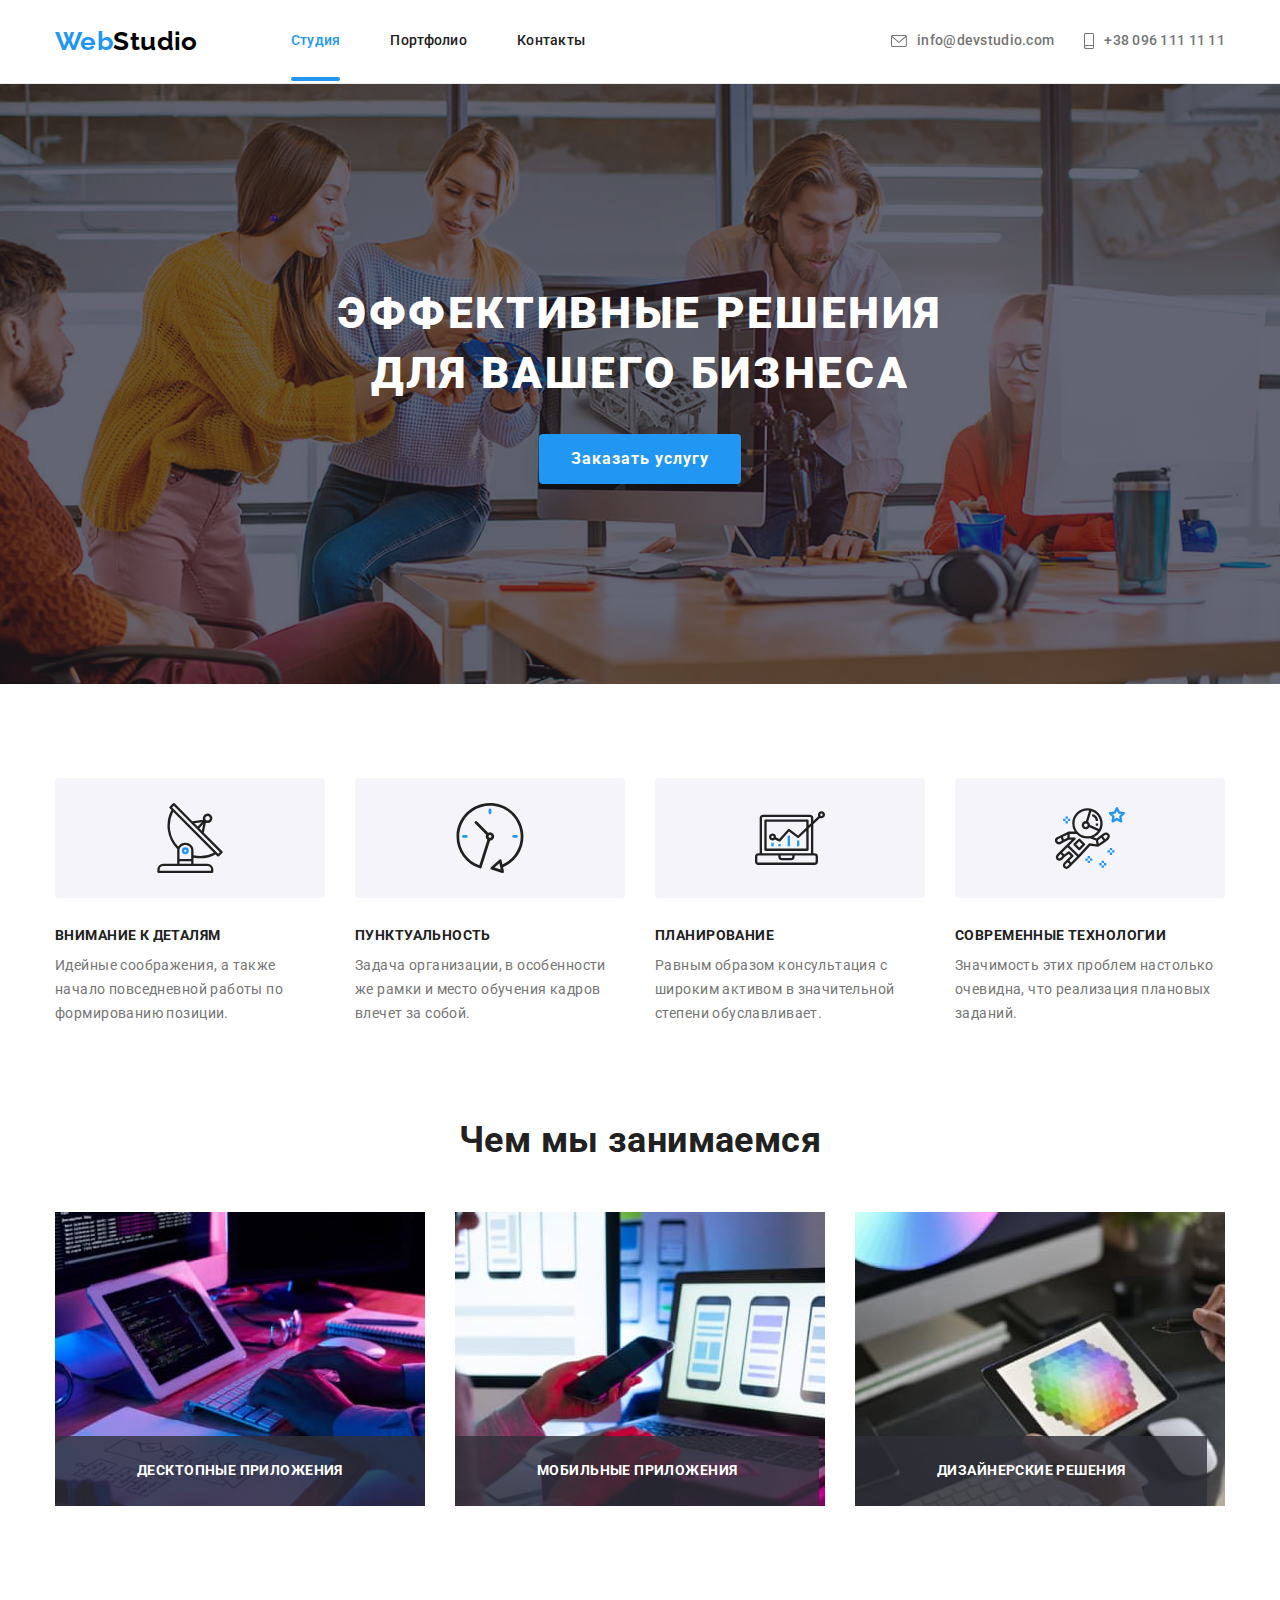
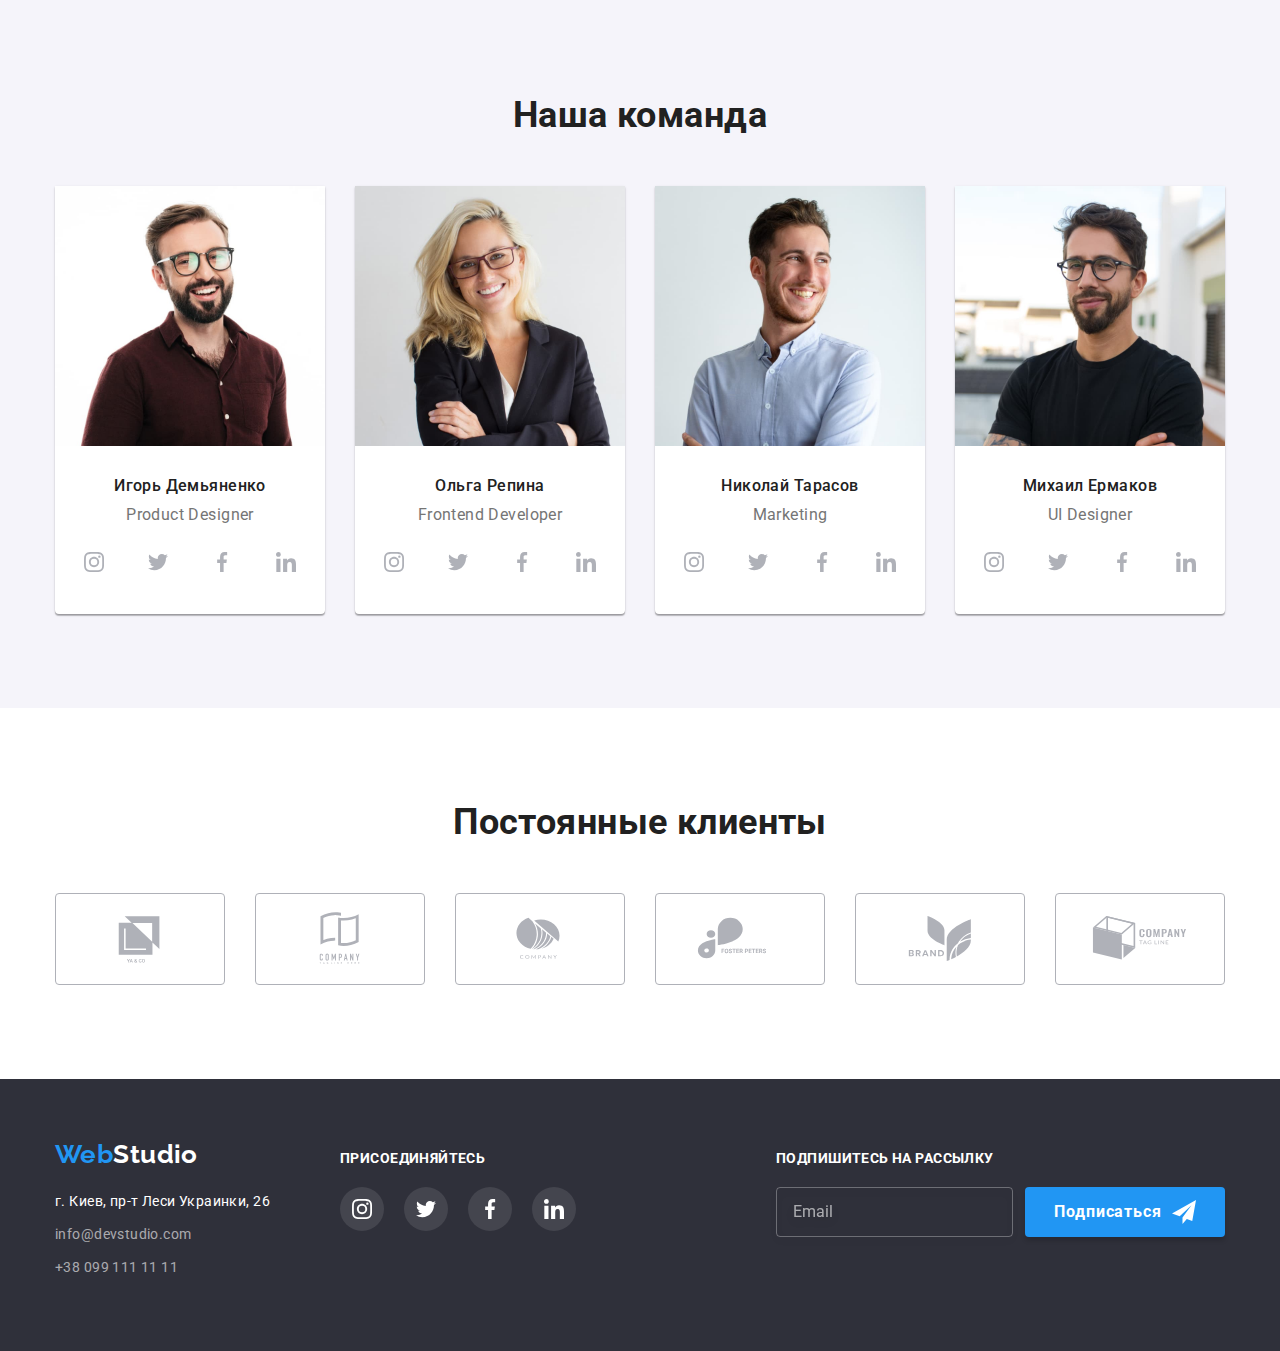
==== commit 8f3e41df: "fix code" ====
--- a/index.html
+++ b/index.html
@@ -289,7 +289,7 @@
 
       <section class="what-do">
         <div class="container">
-          <h2 class="what-do__title title">Чем мы занимаемся</h2>
+          <h2 class="section-title what-do__title">Чем мы занимаемся</h2>
           <ul class="what-do__list list">
             <li class="what-do__item">
               <img
--- a/css/main.min.css
+++ b/css/main.min.css
@@ -1 +1 @@
-:root{--main-font: "Roboto";--secondary-font: "Raleway";--main-txt-cl: #757575;--secondary-txt-cl: #212121;--dark-txt-cl: #000000;--white-txt-cl: #ffffff;--accent-txt-cl: #2196f3;--main-bg-cl: #ffffff;--grey-bg-cl: #f5f4fa;--dark-bg-cl: #2f303a;--btn-cl: #2196f3;--btn-active-cl: #188ce8;--items: 4;--indent: 30px;--anim: 250ms cubic-bezier(0.4, 0, 0.2, 1)}.visually-hidden{position:absolute;width:1px;height:1px;margin:-1px;border:0;padding:0;white-space:nowrap;-webkit-clip-path:inset(100%);clip-path:inset(100%);clip:rect(0 0 0 0);overflow:hidden}.hero{padding-top:94px;padding-bottom:94px}body{font-family:var(--main-font),sans-serif;font-size:14px;line-height:1.71;color:var(--main-txt-cl);letter-spacing:.03em;background-color:var(--main-bg-cl);width:100%}body.no-scroll{overflow:hidden}.link{text-decoration:none}.list{list-style:none;margin:0;padding:0}h1,h2,h3,h4,p{margin:0}img{display:block;width:100%;height:auto}.card-set{display:-webkit-box;display:-ms-flexbox;display:flex;-ms-flex-wrap:wrap;flex-wrap:wrap;gap:var(--indent)}.card-set__item{-ms-flex-preferred-size:calc((100% - var(--indent)*(var(--items) - 1))/var(--items));flex-basis:calc((100% - var(--indent)*(var(--items) - 1))/var(--items))}.button{display:inline-block;margin-right:auto;margin-left:auto;min-width:200px;border-radius:4px;-webkit-box-shadow:0px 4px 4px rgba(0,0,0,.15);box-shadow:0px 4px 4px rgba(0,0,0,.15);border:rgba(0,0,0,0);background-color:var(--btn-cl);cursor:pointer;-webkit-transition:background-color var(--anim);transition:background-color var(--anim);font-family:inherit;font-weight:700;font-size:16px;line-height:1.88;display:-webkit-box;display:-ms-flexbox;display:flex;-webkit-box-align:center;-ms-flex-align:center;align-items:center;text-align:center;letter-spacing:.06em;color:var(--white-txt-cl)}.button .hero__button{padding:10px 32px}.button .hero__button:hover,.button .hero__button:focus{background-color:var(--btn-active-cl)}.container{width:100%;padding-left:15px;padding-right:15px;margin-left:auto;margin-right:auto}@media screen and (min-width: 480px){.container{max-width:480px}}@media screen and (min-width: 768px){.container{max-width:768px}}@media screen and (min-width: 1200px){.container{max-width:1200px}}.section{padding-top:94px;padding-bottom:94px}@media screen and (min-width: 768px){.nav__link--current{position:relative;color:var(--accent-txt-cl);display:-webkit-box;display:-ms-flexbox;display:flex;-webkit-box-align:center;-ms-flex-align:center;align-items:center}.nav__link--current::after{content:"";position:absolute;bottom:0;left:0;width:100%;height:4px;display:inline-block;background-color:var(--btn-cl);border-radius:2px}}.section-title{font-size:36px;line-height:1.17;text-align:center;color:var(--secondary-txt-cl)}.social-media{display:-webkit-box;display:-ms-flexbox;display:flex;-webkit-box-pack:center;-ms-flex-pack:center;justify-content:center}.social-media__item:not(:last-child){margin-right:10px}.social-media__link{display:-webkit-box;display:-ms-flexbox;display:flex;-webkit-box-align:center;-ms-flex-align:center;align-items:center;-webkit-box-pack:center;-ms-flex-pack:center;justify-content:center;width:44px;height:44px;border-radius:50%;-webkit-transition:background-color var(--anim),color var(--anim);transition:background-color var(--anim),color var(--anim)}.social-media__link:hover,.social-media__link:focus{color:#fff;background-color:var(--btn-cl)}.social-media__link--grey{color:#afb1b8;background-color:#fff}.social-media__link--light{color:#fff;background-color:rgba(255,255,255,.1)}.social-media__icon{width:20px;height:20px;fill:currentColor}.logo{font-family:var(--secondary-font),sans-serif;font-weight:700;font-size:24px;line-height:1.17}@media screen and (min-width: 1200px){.logo{font-size:26px;line-height:1.19}}.logo__footer{display:-webkit-inline-box;display:-ms-inline-flexbox;display:inline-flex;text-align:center;margin-bottom:20px;color:var(--white-txt-cl)}.logo__footer--accent{color:var(--accent-txt-cl)}.header__logo{padding:16px 0px;color:var(--dark-txt-cl)}@media screen and (min-width: 768px){.header__logo{padding:26px 0px}}.header__logo--accent{color:var(--accent-txt-cl)}@media screen and (min-width: 768px){.form-wrapper{margin-right:auto;margin-left:auto}}@media screen and (min-width: 1200px){.form-wrapper{margin-right:0}}.form-wrapper__text{display:block;margin-bottom:20px;text-align:center;line-height:1.14;text-transform:uppercase;color:var(--white-txt-cl)}@media screen and (min-width: 1200px){.form-wrapper__text{text-align:start}}.form-subscribe{display:-webkit-box;display:-ms-flexbox;display:flex;-webkit-box-pack:center;-ms-flex-pack:center;justify-content:center;-webkit-box-align:center;-ms-flex-align:center;align-items:center;-webkit-box-orient:vertical;-webkit-box-direction:normal;-ms-flex-direction:column;flex-direction:column;gap:20px}@media screen and (min-width: 1200px){.form-subscribe{-webkit-box-orient:horizontal;-webkit-box-direction:normal;-ms-flex-direction:row;flex-direction:row;gap:12px}}.form-subscribe__button{display:-webkit-box;display:-ms-flexbox;display:flex;-webkit-box-pack:center;-ms-flex-pack:center;justify-content:center;-webkit-box-align:center;-ms-flex-align:center;align-items:center;gap:10px;min-height:50px}.form-subscribe__email{width:450px;height:50px;padding:15px 16px;background-color:rgba(0,0,0,0);outline:rgba(0,0,0,0);border:1px solid rgba(255,255,255,.3);-webkit-filter:drop-shadow(0px 4px 4px rgba(0, 0, 0, 0.15));filter:drop-shadow(0px 4px 4px rgba(0, 0, 0, 0.15));border-radius:4px;font-size:16px;line-height:1.25;display:-webkit-box;display:-ms-flexbox;display:flex;-webkit-box-align:center;-ms-flex-align:center;align-items:center;color:var(--white-txt-cl);cursor:pointer}@media screen and (min-width: 1200px){.form-subscribe__email{width:358px}}.form-subscribe__email::-webkit-input-placeholder{font-size:16px;line-height:1.25;display:-webkit-box;display:flex;-webkit-box-align:center;align-items:center;color:rgba(255,255,255,.6)}.form-subscribe__email::-moz-placeholder{font-size:16px;line-height:1.25;display:flex;align-items:center;color:rgba(255,255,255,.6)}.form-subscribe__email:-ms-input-placeholder{font-size:16px;line-height:1.25;display:-ms-flexbox;display:flex;-ms-flex-align:center;align-items:center;color:rgba(255,255,255,.6)}.form-subscribe__email::-ms-input-placeholder{font-size:16px;line-height:1.25;display:-ms-flexbox;display:flex;-ms-flex-align:center;align-items:center;color:rgba(255,255,255,.6)}.form-subscribe__email::placeholder{font-size:16px;line-height:1.25;display:-webkit-box;display:-ms-flexbox;display:flex;-webkit-box-align:center;-ms-flex-align:center;align-items:center;color:rgba(255,255,255,.6)}.form-btn{display:block;margin-right:auto;margin-left:auto;min-width:200px;border-radius:4px;-webkit-box-shadow:0px 4px 4px rgba(0,0,0,.15);box-shadow:0px 4px 4px rgba(0,0,0,.15);border:rgba(0,0,0,0);background-color:var(--btn-cl);cursor:pointer;-webkit-transition:background-color var(--anim);transition:background-color var(--anim);padding:10px 52px;font-family:inherit;font-weight:700;font-size:16px;line-height:1.88;letter-spacing:.06em;color:var(--white-txt-cl)}.form-btn:hover,.form-btn:focus{background-color:var(--btn-active-cl)}.form-checkbox{display:-webkit-box;display:-ms-flexbox;display:flex;-webkit-box-pack:center;-ms-flex-pack:center;justify-content:center;-webkit-box-align:center;-ms-flex-align:center;align-items:center;gap:8px;margin-bottom:30px}.form-checkbox-icon{display:-webkit-box;display:-ms-flexbox;display:flex;-webkit-box-align:center;-ms-flex-align:center;align-items:center;-webkit-box-pack:center;-ms-flex-pack:center;justify-content:center;fill:var(--main-bg-cl);border:2px solid #212121;border-radius:2px;-webkit-transition:fill var(--anim),background-color var(--anim),border var(--anim);transition:fill var(--anim),background-color var(--anim),border var(--anim)}.form-checkbox-input:checked+.form-checkbox-icon{fill:var(--main-bg-cl);background-color:var(--btn-cl);border:var(--btn-cl)}.form-checkbox-agreement{display:inline;-webkit-user-select:none;-moz-user-select:none;-ms-user-select:none;user-select:none;font-size:12px;line-height:1.17}@media screen and (min-width: 1200px){.form-checkbox-agreement{font-size:14px;line-height:1.71}}.form-checkbox-agreement-link{-webkit-text-decoration-line:underline;text-decoration-line:underline;font-size:12px;line-height:1.17;color:var(--accent-txt-cl)}@media screen and (min-width: 1200px){.form-checkbox-agreement-link{font-size:14px;line-height:1.71}}.contact-form{height:100%;display:inline-block}.contact-form-wrapper{margin-bottom:20px}.contact-form-group{display:block;position:relative;margin-bottom:10px}.contact-form-icon{position:absolute;top:11px;bottom:11px;left:12px;right:12px;-webkit-transform:translateY(100%);transform:translateY(100%);-webkit-transition:fill var(--anim);transition:fill var(--anim)}.contact-form-input:focus+.contact-form-icon{fill:var(--btn-cl)}.contact-form-input{width:370px;height:40px;padding-right:5px;padding-left:42px;background-color:rgba(0,0,0,0);outline:rgba(0,0,0,0);color:var(--secondary-txt-cl);border:1px solid rgba(33,33,33,.2);border-radius:4px;-webkit-transition:border-color var(--anim);transition:border-color var(--anim)}@media screen and (min-width: 1200px){.contact-form-input{width:448px}}.contact-form-input:focus{border-color:var(--btn-cl)}.contact-form-label{display:block;margin-bottom:4px;font-size:12px;line-height:1.17;letter-spacing:.01em}.contact-form-textarea{display:block;resize:none;width:100%;height:120px;padding:12px 16px;background-color:rgba(0,0,0,0);outline:rgba(0,0,0,0);border:1px solid rgba(33,33,33,.2);border-radius:4px;-webkit-transition:border-color var(--anim);transition:border-color var(--anim)}.contact-form-textarea:focus{border-color:var(--btn-cl)}.contact-form-textarea::-webkit-input-placeholder{font-size:14px;line-height:1.17;letter-spacing:.01em;color:rgba(117,117,117,.5);-webkit-transition:border-color var(--anim);transition:border-color var(--anim)}.contact-form-textarea::-moz-placeholder{font-size:14px;line-height:1.17;letter-spacing:.01em;color:rgba(117,117,117,.5);-moz-transition:border-color var(--anim);transition:border-color var(--anim)}.contact-form-textarea:-ms-input-placeholder{font-size:14px;line-height:1.17;letter-spacing:.01em;color:rgba(117,117,117,.5);-ms-transition:border-color var(--anim);transition:border-color var(--anim)}.contact-form-textarea::-ms-input-placeholder{font-size:14px;line-height:1.17;letter-spacing:.01em;color:rgba(117,117,117,.5);-ms-transition:border-color var(--anim);transition:border-color var(--anim)}.contact-form-textarea::placeholder{font-size:14px;line-height:1.17;letter-spacing:.01em;color:rgba(117,117,117,.5);-webkit-transition:border-color var(--anim);transition:border-color var(--anim)}.backdrop{position:fixed;top:0;left:0;z-index:10;width:100%;height:100%;background-color:rgba(0,0,0,.2);opacity:1;visibility:visible;pointer-events:initial;-webkit-transition:opacity var(--anim),visibility var(--anim);transition:opacity var(--anim),visibility var(--anim)}.backdrop.is-hidden{opacity:0;visibility:hidden;pointer-events:none}.backdrop.is-hidden .modal{-webkit-transform:translate(-50%, -50%) scale(0.75);transform:translate(-50%, -50%) scale(0.75)}.modal{padding:40px;position:absolute;top:50%;left:50%;-webkit-transform:translate(-50%, -50%) scale(1);transform:translate(-50%, -50%) scale(1);width:450px;background-color:#fff;-webkit-box-shadow:0px 1px 3px rgba(0,0,0,.12),0px 1px 1px rgba(0,0,0,.14),0px 2px 1px rgba(0,0,0,.2);box-shadow:0px 1px 3px rgba(0,0,0,.12),0px 1px 1px rgba(0,0,0,.14),0px 2px 1px rgba(0,0,0,.2);border-radius:4px;-webkit-transition:-webkit-transform var(--anim);transition:-webkit-transform var(--anim);transition:transform var(--anim);transition:transform var(--anim), -webkit-transform var(--anim)}@media screen and (min-width: 1200px){.modal{width:528px}}.modal-text{display:block;margin-bottom:12px;font-weight:700;font-size:20px;line-height:1.5;text-align:center;color:var(--secondary-txt-cl)}@media screen and (min-width: 1200px){.modal-text{line-height:1.15}}.modal-close-btn{position:absolute;top:8px;right:8px;display:-webkit-box;display:-ms-flexbox;display:flex;-webkit-box-align:center;-ms-flex-align:center;align-items:center;-webkit-box-pack:center;-ms-flex-pack:center;justify-content:center;padding:0;width:30px;height:30px;fill:#000;background-color:var(--main-bg-cl);border-radius:50%;border:1px solid rgba(0,0,0,.1);cursor:pointer}@media screen and (min-width: 768px){.modal-close-btn{max-width:768px}.modal-close-btn:hover,.modal-close-btn:focus{fill:var(--btn-cl)}}.button-list{display:-webkit-box;display:-ms-flexbox;display:flex;-ms-flex-wrap:wrap;flex-wrap:wrap;margin-bottom:40px;row-gap:15px}@media screen and (min-width: 768px){.button-list{-webkit-box-pack:center;-ms-flex-pack:center;justify-content:center;margin-bottom:50px}}@media screen and (min-width: 768px){.button-list{-webkit-box-pack:center;-ms-flex-pack:center;justify-content:center;margin-bottom:34px}}.button-item:not(:last-child){margin-right:8px}.btn-wrk-exmpl{padding:6px 22px;font-family:inherit;font-weight:500;font-size:16px;line-height:1.62;text-align:center;color:var(--secondary-txt-cl);border-radius:4px;border-color:rgba(0,0,0,0);background-color:var(--grey-bg-cl);cursor:pointer;-webkit-transition:color var(--anim),background-color var(--anim),-webkit-box-shadow var(--anim);transition:color var(--anim),background-color var(--anim),-webkit-box-shadow var(--anim);transition:color var(--anim),background-color var(--anim),box-shadow var(--anim);transition:color var(--anim),background-color var(--anim),box-shadow var(--anim),-webkit-box-shadow var(--anim)}.btn-wrk-exmpl:hover,.btn-wrk-exmpl:focus{color:var(--white-txt-cl);background-color:var(--btn-cl);-webkit-box-shadow:0px 3px 1px rgba(0,0,0,.1),0px 1px 2px rgba(0,0,0,.08),0px 2px 2px rgba(0,0,0,.12);box-shadow:0px 3px 1px rgba(0,0,0,.1),0px 1px 2px rgba(0,0,0,.08),0px 2px 2px rgba(0,0,0,.12)}.active-btn{color:var(--white-txt-cl);background-color:var(--btn-cl)}.nav{display:-webkit-box;display:-ms-flexbox;display:flex;-webkit-box-align:center;-ms-flex-align:center;align-items:center}.nav__list{display:-webkit-box;display:-ms-flexbox;display:flex;margin-left:93px}.nav__list{display:none}@media screen and (min-width: 768px){.nav__list{display:-webkit-box;display:-ms-flexbox;display:flex;-webkit-box-align:center;-ms-flex-align:center;align-items:center}.nav__list__list{display:-webkit-box;display:-ms-flexbox;display:flex;margin-left:93px}}.nav__item{margin-right:50px}.nav__item:last-child{margin-right:0}.nav__link{display:block;padding-top:32px;padding-bottom:32px;font-weight:500;line-height:1.14;letter-spacing:.02em;color:var(--secondary-txt-cl);-webkit-transition:color var(--anim);transition:color var(--anim)}.nav__link--current{color:var(--accent-txt-cl)}.nav__link:hover,.nav__link:focus{color:var(--accent-txt-cl)}.address{font-style:normal}.address__item:not(:last-child){margin-bottom:9px}.address__link{color:var(--white-txt-cl)}.mobile-menu-btn{background-color:rgba(0,0,0,0);border:none;width:40px;height:40px;display:-webkit-box;display:-ms-flexbox;display:flex;-webkit-box-align:center;-ms-flex-align:center;align-items:center;-webkit-box-pack:center;-ms-flex-pack:center;justify-content:center;margin-left:auto;z-index:1000}@media screen and (min-width: 768px){.mobile-menu-btn{display:none}}.mobile-menu-burger{-webkit-transition:500ms;transition:500ms}.mobile-menu-btn.is-open .mobile-menu-burger{opacity:0}.mobile-menu-close{opacity:0;-webkit-transition:500ms;transition:500ms}.mobile-menu-btn.is-open .mobile-menu-close{opacity:1}.mobile-menu{position:fixed;top:0;left:0;z-index:100;-webkit-transform:translateX(100%);transform:translateX(100%);width:100vw;height:100vh;padding:48px 40px;display:-webkit-box;display:-ms-flexbox;display:flex;-webkit-box-orient:vertical;-webkit-box-direction:normal;-ms-flex-direction:column;flex-direction:column;background-color:#fff;-webkit-transition:-webkit-transform 500ms;transition:-webkit-transform 500ms;transition:transform 500ms;transition:transform 500ms, -webkit-transform 500ms}.mobile-menu.is-open{-webkit-transform:translateX(0);transform:translateX(0)}@media screen and (min-width: 768px){.mobile-menu{display:none}}.mobile-menu-nav{margin-bottom:auto}.mobile-menu-nav-item:not(:last-child){margin-bottom:32px}.mobile-menu-nav-item .link{font-weight:500;font-size:40px;line-height:47px;letter-spacing:.02em;color:var(--secondary-txt-cl)}.mobile-menu-nav-item .current{color:#2196f3}.mobile-menu-contacts{margin-bottom:64px}.mobile-menu-contacts .link{font-weight:500;font-size:24px;line-height:28px;letter-spacing:.02em;color:#757575}.mobile-menu-contacts-item:not(:last-child){margin-bottom:32px}.mobile-menu-contacts-item .accent{font-size:34px;color:#2196f3}.mobile-menu-socials{display:-webkit-box;display:-ms-flexbox;display:flex;-webkit-box-align:center;-ms-flex-align:center;align-items:center;-ms-flex-wrap:wrap;flex-wrap:wrap;gap:10px}.mobile-menu-socials-link{font-weight:500;font-size:18px;line-height:1.22;letter-spacing:.02em;color:#2196f3}.mobile-menu-socials-item:not(:last-child) .mobile-menu-socials-link{padding-right:10px;border-right:1px solid rgba(33,33,33,.2)}.header{border-bottom:1px solid #ececec;background-color:#fff}@media screen and (min-width: 768px){.header__wrapper{display:-webkit-box;display:-ms-flexbox;display:flex;-webkit-box-align:center;-ms-flex-align:center;align-items:center}}.header-contacts{display:none}@media screen and (min-width: 768px){.header-contacts{display:-webkit-box;display:-ms-flexbox;display:flex;-webkit-box-align:center;-ms-flex-align:center;align-items:center;margin-left:auto;-webkit-box-align:start;-ms-flex-align:start;align-items:flex-start;-webkit-box-orient:vertical;-webkit-box-direction:normal;-ms-flex-direction:column;flex-direction:column;-webkit-box-pack:center;-ms-flex-pack:center;justify-content:center;gap:10px}}@media screen and (min-width: 768px)and (min-width: 1200px){.header-contacts{-webkit-box-orient:horizontal;-webkit-box-direction:normal;-ms-flex-direction:row;flex-direction:row;gap:30px}}@media screen and (min-width: 768px){.header-contacts__link{display:-webkit-box;display:-ms-flexbox;display:flex;-webkit-box-align:center;-ms-flex-align:center;align-items:center;font-weight:500;line-height:1.14;letter-spacing:.02em;color:var(--main-txt-cl);fill:#757575;-webkit-transition:color var(--anim),fill var(--anim);transition:color var(--anim),fill var(--anim)}.header-contacts__link :hover,.header-contacts__link:focus{color:var(--accent-txt-cl);fill:var(--accent-txt-cl)}}@media screen and (min-width: 768px){.header-contacts__icon{margin-right:10px}}.hero{max-width:480px;padding-top:118px;padding-bottom:118px;margin-left:auto;margin-right:auto;background-color:var(--dark-bg-cl);background-image:-webkit-gradient(linear, left top, right top, from(rgba(47, 48, 58, 0.4)), to(rgba(47, 48, 58, 0.4))),url(../images/hero-bg-img/hero-bg-img.png);background-image:linear-gradient(to right, rgba(47, 48, 58, 0.4), rgba(47, 48, 58, 0.4)),url(../images/hero-bg-img/hero-bg-img.png);background-repeat:no-repeat;background-position:center;background-size:cover}@media screen and (min-width: 768px){.hero{max-width:768px}}@media screen and (min-width: 1200px){.hero{max-width:1600px;padding-top:200px;padding-bottom:200px}}.hero__title{width:360px;margin-left:auto;margin-right:auto;margin-bottom:30px;font-weight:900;font-size:26px;line-height:1.62;text-align:center;letter-spacing:.06em;text-transform:uppercase;color:#fff}@media screen and (min-width: 1200px){.hero__title{width:696px;font-weight:900;font-size:44px;line-height:1.36;text-align:center;letter-spacing:.06em;text-transform:uppercase;color:var(--white-txt-cl)}}.hero__button{padding:10px 32px}.hero__button:hover,.hero__button:focus{background-color:var(--btn-active-cl)}.features{padding-top:60px;padding-bottom:60px}@media screen and (min-width: 1200px){.features{padding-top:94px;padding-bottom:94px}}.features__title{margin-bottom:10px}.features__list{--items: 1}@media screen and (min-width: 768px){.features__list{--items: 2}}@media screen and (min-width: 1200px){.features__list{--items: 4}}.features__item{width:100%}.title{font-size:14px;text-transform:uppercase;line-height:1.14;text-align:center}@media screen and (min-width: 768px){.title{text-align:start}}.title--black{color:var(--secondary-txt-cl)}.features__iconfill{display:-webkit-box;display:-ms-flexbox;display:flex;-webkit-box-align:center;-ms-flex-align:center;align-items:center;-webkit-box-pack:center;-ms-flex-pack:center;justify-content:center;margin-bottom:30px;width:450px;height:120px;background-color:#f5f4fa;border-radius:4px}@media screen and (min-width: 768px){.features__iconfill{width:354px}}@media screen and (min-width: 1200px){.features__iconfill{width:270px}}.what-do{display:none}@media screen and (min-width: 1200px){.what-do{display:-webkit-box;display:-ms-flexbox;display:flex;padding-bottom:94px}}.what-do__title{margin-bottom:50px}.what-do__list{display:-webkit-box;display:-ms-flexbox;display:flex}.what-do__item{position:relative;display:block}.what-do__item:not(:last-child){margin-right:30px}.what-do__desc{position:absolute;bottom:0;left:0;font-weight:700;font-size:14px;line-height:1.14;letter-spacing:.03em;text-transform:uppercase;color:#fff;padding:27px 82px;display:-webkit-box;display:-ms-flexbox;display:flex;-webkit-box-align:center;-ms-flex-align:center;align-items:center;-webkit-box-pack:center;-ms-flex-pack:center;justify-content:center;width:370px;height:70px;background-color:rgba(47,48,58,.8)}.team{padding-top:60px;padding-bottom:60px;background-color:var(--grey-bg-cl)}@media screen and (min-width: 1200px){.team{padding-top:94px;padding-bottom:94px}}.team__list{--items: 1}@media screen and (min-width: 768px){.team__list{--items: 2}}@media screen and (min-width: 1200px){.team__list{--items: 4}}.team__title{margin-bottom:30px}@media screen and (min-width: 1200px){.team__title{margin-bottom:50px}}.team__item{border-radius:0px 0px 4px 4px;-webkit-box-shadow:0px 1px 3px rgba(0,0,0,.12),0px 1px 1px rgba(0,0,0,.14),0px 2px 1px rgba(0,0,0,.2);box-shadow:0px 1px 3px rgba(0,0,0,.12),0px 1px 1px rgba(0,0,0,.14),0px 2px 1px rgba(0,0,0,.2);background-color:var(--main-bg-cl)}.team__wrapper{padding:30px 0px}.team__subtitle{margin-bottom:10px;font-weight:500;font-size:16px;line-height:1.19;text-align:center;color:var(--secondary-txt-cl)}.team__position{margin-bottom:16px;font-size:16px;line-height:1.19;text-align:center;color:var(--main-txt-cl)}.social-media{display:-webkit-box;display:-ms-flexbox;display:flex;-webkit-box-pack:center;-ms-flex-pack:center;justify-content:center;gap:10px}.social-media__link{display:-webkit-box;display:-ms-flexbox;display:flex;-webkit-box-align:center;-ms-flex-align:center;align-items:center;-webkit-box-pack:center;-ms-flex-pack:center;justify-content:center;width:44px;height:44px;border-radius:50%;-webkit-transition:background-color var(--anim),color var(--anim);transition:background-color var(--anim),color var(--anim)}.social-media__link:hover,.social-media__link:focus{color:#fff;background-color:var(--btn-cl)}.social-media__link--grey{color:#afb1b8;background-color:#fff}.social-media__link--light{color:#fff;background-color:rgba(255,255,255,.1)}.social-media__icon{width:20px;height:20px;fill:currentColor}.footer{padding:60px 0px;background-color:#2f303a}.footer__wrapper{display:-webkit-box;display:-ms-flexbox;display:flex;-webkit-box-orient:vertical;-webkit-box-direction:normal;-ms-flex-direction:column;flex-direction:column}@media screen and (min-width: 768px){.footer__wrapper{-webkit-box-orient:horizontal;-webkit-box-direction:normal;-ms-flex-direction:row;flex-direction:row;-ms-flex-wrap:wrap;flex-wrap:wrap;-webkit-box-align:start;-ms-flex-align:start;align-items:flex-start;-webkit-box-align:baseline;-ms-flex-align:baseline;align-items:baseline;-ms-flex-pack:distribute;justify-content:space-around}}@media screen and (min-width: 768px)and (min-width: 1200px){.footer__wrapper{-webkit-box-orient:horizontal;-webkit-box-direction:normal;-ms-flex-direction:row;flex-direction:row;-webkit-box-align:baseline;-ms-flex-align:baseline;align-items:baseline;-webkit-box-pack:start;-ms-flex-pack:start;justify-content:flex-start}}.fotter__contacts{text-align:center;margin-bottom:60px}@media screen and (min-width: 1200px){.fotter__contacts{margin-bottom:0;margin-right:70px;text-align:start}}.footer__link{color:rgba(255,255,255,.6);-webkit-transition:color var(--anim);transition:color var(--anim)}.footer__link:hover,.footer__link:focus{color:var(--accent-txt-cl)}.footer__socmedia{text-align:center;margin-bottom:60px}@media screen and (min-width: 1200px){.footer__socmedia{text-align:start}}.footer__text{display:block;font-weight:700;line-height:1.14;text-transform:uppercase;margin-bottom:20px;color:var(--main-bg-cl)}.works-examples{padding-top:60px;padding-bottom:60px}@media screen and (min-width: 1200px){.works-examples{padding-top:94px;padding-bottom:94px}}.container-wrk-exmpl{background-color:var(--main-bg-cl);--items: 1;cursor:pointer}@media screen and (min-width: 768px){.container-wrk-exmpl{--items: 2}}@media screen and (min-width: 1200px){.container-wrk-exmpl{width:100%;--items: 3}}.work-exmpl-link{display:block;-webkit-transition:-webkit-transform var(--anim),-webkit-box-shadow var(--anim);transition:-webkit-transform var(--anim),-webkit-box-shadow var(--anim);transition:transform var(--anim),box-shadow var(--anim);transition:transform var(--anim),box-shadow var(--anim),-webkit-transform var(--anim),-webkit-box-shadow var(--anim)}.work-exmpl-link:hover,.work-exmpl-link:focus{-webkit-box-shadow:0px 1px 1px rgba(0,0,0,.12),0px 4px 4px rgba(0,0,0,.06),1px 4px 6px rgba(0,0,0,.16);box-shadow:0px 1px 1px rgba(0,0,0,.12),0px 4px 4px rgba(0,0,0,.06),1px 4px 6px rgba(0,0,0,.16)}.thumb-work-exmpl{position:relative;overflow:hidden}.examples-text{padding:20px 24px;border:1px solid #eee;border-top:0px}@media screen and (min-width: 768px){.examples-text-special{padding-top:20px;padding-bottom:56px;padding-left:24px;padding-right:24px}}@media screen and (min-width: 768px){.examples-text-special{padding:20px 24px}}.title-wrk-exmpl{margin-bottom:4px;font-size:18px;line-height:2;letter-spacing:.06em;color:var(--secondary-txt-cl)}.desc-wrk-exmpl{font-size:16px;line-height:1.88;color:var(--main-txt-cl)}.portfolio-overlay{position:absolute;top:0;left:0;display:-webkit-box;display:-ms-flexbox;display:flex;-webkit-box-align:center;-ms-flex-align:center;align-items:center;-webkit-box-pack:center;-ms-flex-pack:center;justify-content:center;padding:63px 24px;-webkit-transform:translateY(100%);transform:translateY(100%);-webkit-backdrop-filter:blur(5px);backdrop-filter:blur(5px);background-color:rgba(33,150,243,.9);-webkit-transition:-webkit-transform 250ms cubic-bezier(0.4, 0, 0.2, 1);transition:-webkit-transform 250ms cubic-bezier(0.4, 0, 0.2, 1);transition:transform 250ms cubic-bezier(0.4, 0, 0.2, 1);transition:transform 250ms cubic-bezier(0.4, 0, 0.2, 1), -webkit-transform 250ms cubic-bezier(0.4, 0, 0.2, 1);width:100%;height:100%}.work-exmpl-link:hover .portfolio-overlay,.work-exmpl-link:focus .portfolio-overlayy{-webkit-transform:translateY(0);transform:translateY(0)}.portfolio-desc{font-size:18px;line-height:1.56;color:var(--white-txt-cl)}.clients{padding-top:60px;padding-bottom:60px}@media screen and (min-width: 1200px){.clients{padding-top:94px;padding-bottom:94px}}.clients__title{margin-bottom:50px}.clients__list{--items: 2}@media screen and (min-width: 768px){.clients__list{--items: 3}}@media screen and (min-width: 1200px){.clients__list{--items: 6}}.clients__title{font-size:28px;line-height:1.18;text-align:center;color:#212121}@media screen and (min-width: 1200px){.clients__title{font-size:36px;line-height:1.14}}.clients__wrapper{display:-webkit-box;display:-ms-flexbox;display:flex;-webkit-box-pack:center;-ms-flex-pack:center;justify-content:center;gap:30px}.clients__iconfill{width:210px;height:92px}.clients__link{display:-webkit-box;display:-ms-flexbox;display:flex;-webkit-box-pack:center;-ms-flex-pack:center;justify-content:center;-webkit-box-align:center;-ms-flex-align:center;align-items:center;width:100%;height:100%;color:#afb1b8;border:1px solid #afb1b8;border-radius:4px;-webkit-transition:color var(--anim),border var(--anim);transition:color var(--anim),border var(--anim)}.clients__link:hover,.clients__link:focus{color:var(--accent-txt-cl);border:1px solid #2196f3}.clients__icon{fill:currentColor}/*# sourceMappingURL=main.min.css.map */+:root{--main-font: "Roboto";--secondary-font: "Raleway";--main-txt-cl: #757575;--secondary-txt-cl: #212121;--dark-txt-cl: #000000;--white-txt-cl: #ffffff;--accent-txt-cl: #2196f3;--main-bg-cl: #ffffff;--grey-bg-cl: #f5f4fa;--dark-bg-cl: #2f303a;--btn-cl: #2196f3;--btn-active-cl: #188ce8;--items: 4;--indent: 30px;--anim: 250ms cubic-bezier(0.4, 0, 0.2, 1)}.visually-hidden{position:absolute;width:1px;height:1px;margin:-1px;border:0;padding:0;white-space:nowrap;-webkit-clip-path:inset(100%);clip-path:inset(100%);clip:rect(0 0 0 0);overflow:hidden}.hero{padding-top:94px;padding-bottom:94px}body{font-family:var(--main-font),sans-serif;font-size:14px;line-height:1.71;color:var(--main-txt-cl);letter-spacing:.03em;background-color:var(--main-bg-cl);width:100%}body.no-scroll{overflow:hidden}.link{text-decoration:none}.list{list-style:none;margin:0;padding:0}h1,h2,h3,h4,p{margin:0}img{display:block;width:100%;height:auto}.card-set{display:-webkit-box;display:-ms-flexbox;display:flex;-ms-flex-wrap:wrap;flex-wrap:wrap;gap:var(--indent)}.card-set__item{-ms-flex-preferred-size:calc((100% - var(--indent)*(var(--items) - 1))/var(--items));flex-basis:calc((100% - var(--indent)*(var(--items) - 1))/var(--items))}.button{display:inline-block;margin-right:auto;margin-left:auto;min-width:200px;border-radius:4px;-webkit-box-shadow:0px 4px 4px rgba(0,0,0,.15);box-shadow:0px 4px 4px rgba(0,0,0,.15);border:rgba(0,0,0,0);background-color:var(--btn-cl);cursor:pointer;-webkit-transition:background-color var(--anim);transition:background-color var(--anim);font-family:inherit;font-weight:700;font-size:16px;line-height:1.88;display:-webkit-box;display:-ms-flexbox;display:flex;-webkit-box-align:center;-ms-flex-align:center;align-items:center;text-align:center;letter-spacing:.06em;color:var(--white-txt-cl)}.button .hero__button{padding:10px 32px}.button .hero__button:hover,.button .hero__button:focus{background-color:var(--btn-active-cl)}.container{width:100%;padding-left:15px;padding-right:15px;margin-left:auto;margin-right:auto}@media screen and (min-width: 480px){.container{max-width:480px}}@media screen and (min-width: 768px){.container{max-width:768px}}@media screen and (min-width: 1200px){.container{max-width:1200px}}.section{padding-top:94px;padding-bottom:94px}@media screen and (min-width: 768px){.nav__link--current{position:relative;color:var(--accent-txt-cl);display:-webkit-box;display:-ms-flexbox;display:flex;-webkit-box-align:center;-ms-flex-align:center;align-items:center}.nav__link--current::after{content:"";position:absolute;bottom:0;left:0;width:100%;height:4px;display:inline-block;background-color:var(--btn-cl);border-radius:2px}}.section-title{font-size:36px;line-height:1.17;text-align:center;color:var(--secondary-txt-cl)}.social-media{display:-webkit-box;display:-ms-flexbox;display:flex;-webkit-box-pack:center;-ms-flex-pack:center;justify-content:center}.social-media__item:not(:last-child){margin-right:10px}.social-media__link{display:-webkit-box;display:-ms-flexbox;display:flex;-webkit-box-align:center;-ms-flex-align:center;align-items:center;-webkit-box-pack:center;-ms-flex-pack:center;justify-content:center;width:44px;height:44px;border-radius:50%;-webkit-transition:background-color var(--anim),color var(--anim);transition:background-color var(--anim),color var(--anim)}.social-media__link:hover,.social-media__link:focus{color:#fff;background-color:var(--btn-cl)}.social-media__link--grey{color:#afb1b8;background-color:#fff}.social-media__link--light{color:#fff;background-color:rgba(255,255,255,.1)}.social-media__icon{width:20px;height:20px;fill:currentColor}.logo{font-family:var(--secondary-font),sans-serif;font-weight:700;font-size:24px;line-height:1.17}@media screen and (min-width: 1200px){.logo{font-size:26px;line-height:1.19}}.logo__footer{display:-webkit-inline-box;display:-ms-inline-flexbox;display:inline-flex;text-align:center;margin-bottom:20px;color:var(--white-txt-cl)}.logo__footer--accent{color:var(--accent-txt-cl)}.header__logo{padding:16px 0px;color:var(--dark-txt-cl)}@media screen and (min-width: 768px){.header__logo{padding:26px 0px}}.header__logo--accent{color:var(--accent-txt-cl)}@media screen and (min-width: 768px){.form-wrapper{margin-right:auto;margin-left:auto}}@media screen and (min-width: 1200px){.form-wrapper{margin-right:0}}.form-wrapper__text{display:block;margin-bottom:20px;text-align:center;line-height:1.14;text-transform:uppercase;color:var(--white-txt-cl)}@media screen and (min-width: 1200px){.form-wrapper__text{text-align:start}}.form-subscribe{display:-webkit-box;display:-ms-flexbox;display:flex;-webkit-box-pack:center;-ms-flex-pack:center;justify-content:center;-webkit-box-align:center;-ms-flex-align:center;align-items:center;-webkit-box-orient:vertical;-webkit-box-direction:normal;-ms-flex-direction:column;flex-direction:column;gap:20px}@media screen and (min-width: 1200px){.form-subscribe{-webkit-box-orient:horizontal;-webkit-box-direction:normal;-ms-flex-direction:row;flex-direction:row;gap:12px}}.form-subscribe__button{display:-webkit-box;display:-ms-flexbox;display:flex;-webkit-box-pack:center;-ms-flex-pack:center;justify-content:center;-webkit-box-align:center;-ms-flex-align:center;align-items:center;gap:10px;min-height:50px}.form-subscribe__email{max-width:450px;height:50px;padding:15px 16px;background-color:rgba(0,0,0,0);outline:rgba(0,0,0,0);border:1px solid rgba(255,255,255,.3);-webkit-filter:drop-shadow(0px 4px 4px rgba(0, 0, 0, 0.15));filter:drop-shadow(0px 4px 4px rgba(0, 0, 0, 0.15));border-radius:4px;font-size:16px;line-height:1.25;display:-webkit-box;display:-ms-flexbox;display:flex;-webkit-box-align:center;-ms-flex-align:center;align-items:center;color:var(--white-txt-cl);cursor:pointer}@media screen and (min-width: 1200px){.form-subscribe__email{max-width:358px}}.form-subscribe__email::-webkit-input-placeholder{font-size:16px;line-height:1.25;display:-webkit-box;display:flex;-webkit-box-align:center;align-items:center;color:rgba(255,255,255,.6)}.form-subscribe__email::-moz-placeholder{font-size:16px;line-height:1.25;display:flex;align-items:center;color:rgba(255,255,255,.6)}.form-subscribe__email:-ms-input-placeholder{font-size:16px;line-height:1.25;display:-ms-flexbox;display:flex;-ms-flex-align:center;align-items:center;color:rgba(255,255,255,.6)}.form-subscribe__email::-ms-input-placeholder{font-size:16px;line-height:1.25;display:-ms-flexbox;display:flex;-ms-flex-align:center;align-items:center;color:rgba(255,255,255,.6)}.form-subscribe__email::placeholder{font-size:16px;line-height:1.25;display:-webkit-box;display:-ms-flexbox;display:flex;-webkit-box-align:center;-ms-flex-align:center;align-items:center;color:rgba(255,255,255,.6)}.form-btn{display:block;margin-right:auto;margin-left:auto;min-width:200px;border-radius:4px;-webkit-box-shadow:0px 4px 4px rgba(0,0,0,.15);box-shadow:0px 4px 4px rgba(0,0,0,.15);border:rgba(0,0,0,0);background-color:var(--btn-cl);cursor:pointer;-webkit-transition:background-color var(--anim);transition:background-color var(--anim);padding:10px 52px;font-family:inherit;font-weight:700;font-size:16px;line-height:1.88;letter-spacing:.06em;color:var(--white-txt-cl)}.form-btn:hover,.form-btn:focus{background-color:var(--btn-active-cl)}.form-checkbox{display:-webkit-box;display:-ms-flexbox;display:flex;-webkit-box-pack:center;-ms-flex-pack:center;justify-content:center;-webkit-box-align:center;-ms-flex-align:center;align-items:center;gap:8px;margin-bottom:30px}.form-checkbox-icon{display:-webkit-box;display:-ms-flexbox;display:flex;-webkit-box-align:center;-ms-flex-align:center;align-items:center;-webkit-box-pack:center;-ms-flex-pack:center;justify-content:center;fill:var(--main-bg-cl);border:2px solid #212121;border-radius:2px;-webkit-transition:fill var(--anim),background-color var(--anim),border var(--anim);transition:fill var(--anim),background-color var(--anim),border var(--anim)}.form-checkbox-input:checked+.form-checkbox-icon{fill:var(--main-bg-cl);background-color:var(--btn-cl);border:var(--btn-cl)}.form-checkbox-agreement{display:inline;-webkit-user-select:none;-moz-user-select:none;-ms-user-select:none;user-select:none;font-size:12px;line-height:1.17}@media screen and (min-width: 1200px){.form-checkbox-agreement{font-size:14px;line-height:1.71}}.form-checkbox-agreement-link{-webkit-text-decoration-line:underline;text-decoration-line:underline;font-size:12px;line-height:1.17;color:var(--accent-txt-cl)}@media screen and (min-width: 1200px){.form-checkbox-agreement-link{font-size:14px;line-height:1.71}}.contact-form{height:100%;display:inline-block}.contact-form-wrapper{margin-bottom:20px}.contact-form-group{display:block;position:relative;margin-bottom:10px}.contact-form-icon{position:absolute;top:11px;bottom:11px;left:12px;right:12px;-webkit-transform:translateY(100%);transform:translateY(100%);-webkit-transition:fill var(--anim);transition:fill var(--anim)}.contact-form-input:focus+.contact-form-icon{fill:var(--btn-cl)}.contact-form-input{width:370px;height:40px;padding-right:5px;padding-left:42px;background-color:rgba(0,0,0,0);outline:rgba(0,0,0,0);color:var(--secondary-txt-cl);border:1px solid rgba(33,33,33,.2);border-radius:4px;-webkit-transition:border-color var(--anim);transition:border-color var(--anim)}@media screen and (min-width: 1200px){.contact-form-input{width:448px}}.contact-form-input:focus{border-color:var(--btn-cl)}.contact-form-label{display:block;margin-bottom:4px;font-size:12px;line-height:1.17;letter-spacing:.01em}.contact-form-textarea{display:block;resize:none;width:100%;height:120px;padding:12px 16px;background-color:rgba(0,0,0,0);outline:rgba(0,0,0,0);border:1px solid rgba(33,33,33,.2);border-radius:4px;-webkit-transition:border-color var(--anim);transition:border-color var(--anim)}.contact-form-textarea:focus{border-color:var(--btn-cl)}.contact-form-textarea::-webkit-input-placeholder{font-size:14px;line-height:1.17;letter-spacing:.01em;color:rgba(117,117,117,.5);-webkit-transition:border-color var(--anim);transition:border-color var(--anim)}.contact-form-textarea::-moz-placeholder{font-size:14px;line-height:1.17;letter-spacing:.01em;color:rgba(117,117,117,.5);-moz-transition:border-color var(--anim);transition:border-color var(--anim)}.contact-form-textarea:-ms-input-placeholder{font-size:14px;line-height:1.17;letter-spacing:.01em;color:rgba(117,117,117,.5);-ms-transition:border-color var(--anim);transition:border-color var(--anim)}.contact-form-textarea::-ms-input-placeholder{font-size:14px;line-height:1.17;letter-spacing:.01em;color:rgba(117,117,117,.5);-ms-transition:border-color var(--anim);transition:border-color var(--anim)}.contact-form-textarea::placeholder{font-size:14px;line-height:1.17;letter-spacing:.01em;color:rgba(117,117,117,.5);-webkit-transition:border-color var(--anim);transition:border-color var(--anim)}.backdrop{position:fixed;top:0;left:0;z-index:10;width:100%;height:100%;background-color:rgba(0,0,0,.2);opacity:1;visibility:visible;pointer-events:initial;-webkit-transition:opacity var(--anim),visibility var(--anim);transition:opacity var(--anim),visibility var(--anim)}.backdrop.is-hidden{opacity:0;visibility:hidden;pointer-events:none}.backdrop.is-hidden .modal{-webkit-transform:translate(-50%, -50%) scale(0.75);transform:translate(-50%, -50%) scale(0.75)}.modal{padding:40px;position:absolute;top:50%;left:50%;-webkit-transform:translate(-50%, -50%) scale(1);transform:translate(-50%, -50%) scale(1);max-width:450px;background-color:#fff;-webkit-box-shadow:0px 1px 3px rgba(0,0,0,.12),0px 1px 1px rgba(0,0,0,.14),0px 2px 1px rgba(0,0,0,.2);box-shadow:0px 1px 3px rgba(0,0,0,.12),0px 1px 1px rgba(0,0,0,.14),0px 2px 1px rgba(0,0,0,.2);border-radius:4px;-webkit-transition:-webkit-transform var(--anim);transition:-webkit-transform var(--anim);transition:transform var(--anim);transition:transform var(--anim), -webkit-transform var(--anim)}@media screen and (min-width: 1200px){.modal{max-width:528px}}.modal-text{display:block;margin-bottom:12px;font-weight:700;font-size:20px;line-height:1.5;text-align:center;color:var(--secondary-txt-cl)}@media screen and (min-width: 1200px){.modal-text{line-height:1.15}}.modal-close-btn{position:absolute;top:8px;right:8px;display:-webkit-box;display:-ms-flexbox;display:flex;-webkit-box-align:center;-ms-flex-align:center;align-items:center;-webkit-box-pack:center;-ms-flex-pack:center;justify-content:center;padding:0;width:30px;height:30px;fill:#000;background-color:var(--main-bg-cl);border-radius:50%;border:1px solid rgba(0,0,0,.1);cursor:pointer}@media screen and (min-width: 768px){.modal-close-btn{max-width:768px}.modal-close-btn:hover,.modal-close-btn:focus{fill:var(--btn-cl)}}.button-list{display:-webkit-box;display:-ms-flexbox;display:flex;-ms-flex-wrap:wrap;flex-wrap:wrap;margin-bottom:40px;row-gap:15px}@media screen and (min-width: 768px){.button-list{-webkit-box-pack:center;-ms-flex-pack:center;justify-content:center;margin-bottom:50px}}@media screen and (min-width: 768px){.button-list{-webkit-box-pack:center;-ms-flex-pack:center;justify-content:center;margin-bottom:34px}}.button-item:not(:last-child){margin-right:8px}.btn-wrk-exmpl{padding:6px 22px;font-family:inherit;font-weight:500;font-size:16px;line-height:1.62;text-align:center;color:var(--secondary-txt-cl);border-radius:4px;border-color:rgba(0,0,0,0);background-color:var(--grey-bg-cl);cursor:pointer;-webkit-transition:color var(--anim),background-color var(--anim),-webkit-box-shadow var(--anim);transition:color var(--anim),background-color var(--anim),-webkit-box-shadow var(--anim);transition:color var(--anim),background-color var(--anim),box-shadow var(--anim);transition:color var(--anim),background-color var(--anim),box-shadow var(--anim),-webkit-box-shadow var(--anim)}.btn-wrk-exmpl:hover,.btn-wrk-exmpl:focus{color:var(--white-txt-cl);background-color:var(--btn-cl);-webkit-box-shadow:0px 3px 1px rgba(0,0,0,.1),0px 1px 2px rgba(0,0,0,.08),0px 2px 2px rgba(0,0,0,.12);box-shadow:0px 3px 1px rgba(0,0,0,.1),0px 1px 2px rgba(0,0,0,.08),0px 2px 2px rgba(0,0,0,.12)}.active-btn{color:var(--white-txt-cl);background-color:var(--btn-cl)}.nav{display:-webkit-box;display:-ms-flexbox;display:flex;-webkit-box-align:center;-ms-flex-align:center;align-items:center}.nav__list{display:-webkit-box;display:-ms-flexbox;display:flex;margin-left:93px}.nav__list{display:none}@media screen and (min-width: 768px){.nav__list{display:-webkit-box;display:-ms-flexbox;display:flex;-webkit-box-align:center;-ms-flex-align:center;align-items:center}.nav__list__list{display:-webkit-box;display:-ms-flexbox;display:flex;margin-left:93px}}.nav__item{margin-right:50px}.nav__item:last-child{margin-right:0}.nav__link{display:block;padding-top:32px;padding-bottom:32px;font-weight:500;line-height:1.14;letter-spacing:.02em;color:var(--secondary-txt-cl);-webkit-transition:color var(--anim);transition:color var(--anim)}.nav__link--current{color:var(--accent-txt-cl)}.nav__link:hover,.nav__link:focus{color:var(--accent-txt-cl)}.address{font-style:normal}.address__item:not(:last-child){margin-bottom:9px}.address__link{color:var(--white-txt-cl)}.mobile-menu-btn{background-color:rgba(0,0,0,0);border:none;width:40px;height:40px;display:-webkit-box;display:-ms-flexbox;display:flex;-webkit-box-align:center;-ms-flex-align:center;align-items:center;-webkit-box-pack:center;-ms-flex-pack:center;justify-content:center;margin-left:auto;z-index:1000}@media screen and (min-width: 768px){.mobile-menu-btn{display:none}}.mobile-menu-burger{-webkit-transition:500ms;transition:500ms}.mobile-menu-btn.is-open .mobile-menu-burger{opacity:0}.mobile-menu-close{opacity:0;-webkit-transition:500ms;transition:500ms}.mobile-menu-btn.is-open .mobile-menu-close{opacity:1}.mobile-menu{position:fixed;top:0;left:0;z-index:100;-webkit-transform:translateX(100%);transform:translateX(100%);width:100vw;height:100vh;padding:48px 40px;display:-webkit-box;display:-ms-flexbox;display:flex;-webkit-box-orient:vertical;-webkit-box-direction:normal;-ms-flex-direction:column;flex-direction:column;background-color:#fff;-webkit-transition:-webkit-transform 500ms;transition:-webkit-transform 500ms;transition:transform 500ms;transition:transform 500ms, -webkit-transform 500ms}.mobile-menu.is-open{-webkit-transform:translateX(0);transform:translateX(0)}@media screen and (min-width: 768px){.mobile-menu{display:none}}.mobile-menu-nav{margin-bottom:auto}.mobile-menu-nav-item:not(:last-child){margin-bottom:32px}.mobile-menu-nav-item .link{font-weight:500;font-size:40px;line-height:47px;letter-spacing:.02em;color:var(--secondary-txt-cl)}.mobile-menu-nav-item .current{color:#2196f3}.mobile-menu-contacts{margin-bottom:64px}.mobile-menu-contacts .link{font-weight:500;font-size:24px;line-height:28px;letter-spacing:.02em;color:#757575}.mobile-menu-contacts-item:not(:last-child){margin-bottom:32px}.mobile-menu-contacts-item .accent{font-size:34px;color:#2196f3}.mobile-menu-socials{display:-webkit-box;display:-ms-flexbox;display:flex;-webkit-box-align:center;-ms-flex-align:center;align-items:center;-ms-flex-wrap:wrap;flex-wrap:wrap;gap:10px}.mobile-menu-socials-link{font-weight:500;font-size:18px;line-height:1.22;letter-spacing:.02em;color:#2196f3}.mobile-menu-socials-item:not(:last-child) .mobile-menu-socials-link{padding-right:10px;border-right:1px solid rgba(33,33,33,.2)}.header{border-bottom:1px solid #ececec;background-color:#fff}@media screen and (min-width: 768px){.header__wrapper{display:-webkit-box;display:-ms-flexbox;display:flex;-webkit-box-align:center;-ms-flex-align:center;align-items:center}}.header-contacts{display:none}@media screen and (min-width: 768px){.header-contacts{display:-webkit-box;display:-ms-flexbox;display:flex;-webkit-box-align:center;-ms-flex-align:center;align-items:center;margin-left:auto;-webkit-box-align:start;-ms-flex-align:start;align-items:flex-start;-webkit-box-orient:vertical;-webkit-box-direction:normal;-ms-flex-direction:column;flex-direction:column;-webkit-box-pack:center;-ms-flex-pack:center;justify-content:center;gap:10px}}@media screen and (min-width: 768px)and (min-width: 1200px){.header-contacts{-webkit-box-orient:horizontal;-webkit-box-direction:normal;-ms-flex-direction:row;flex-direction:row;gap:30px}}@media screen and (min-width: 768px){.header-contacts__link{display:-webkit-box;display:-ms-flexbox;display:flex;-webkit-box-align:center;-ms-flex-align:center;align-items:center;font-weight:500;line-height:1.14;letter-spacing:.02em;color:var(--main-txt-cl);fill:#757575}}@media screen and (min-width: 768px)and (min-width: 768px){.header-contacts__link{-webkit-transition:color var(--anim),fill var(--anim);transition:color var(--anim),fill var(--anim)}.header-contacts__link:hover,.header-contacts__link:focus{color:var(--accent-txt-cl);fill:var(--accent-txt-cl)}}@media screen and (min-width: 768px){.header-contacts__icon{margin-right:10px}}.hero{max-width:100vw;padding-top:118px;padding-bottom:118px;margin-left:auto;margin-right:auto;background-color:var(--dark-bg-cl);background-image:-webkit-gradient(linear, left top, right top, from(rgba(47, 48, 58, 0.4)), to(rgba(47, 48, 58, 0.4))),url(../images/hero-bg-img/hero-bg-img.png);background-image:linear-gradient(to right, rgba(47, 48, 58, 0.4), rgba(47, 48, 58, 0.4)),url(../images/hero-bg-img/hero-bg-img.png);background-repeat:no-repeat;background-position:center;background-size:cover}@media screen and (min-width: 768px){.hero{max-width:100vw}}@media screen and (min-width: 1200px){.hero{max-width:100vw;padding-top:200px;padding-bottom:200px}}.hero__title{margin-left:auto;margin-right:auto;margin-bottom:30px;font-weight:900;font-size:26px;line-height:1.62;text-align:center;letter-spacing:.06em;text-transform:uppercase;color:#fff}@media screen and (min-width: 1200px){.hero__title{width:696px;font-weight:900;font-size:44px;line-height:1.36;text-align:center;letter-spacing:.06em;text-transform:uppercase;color:var(--white-txt-cl)}}.hero__button{padding:10px 32px}.hero__button:hover,.hero__button:focus{background-color:var(--btn-active-cl)}.features{padding-top:60px;padding-bottom:60px}@media screen and (min-width: 1200px){.features{padding-top:94px;padding-bottom:94px}}.features__title{margin-bottom:10px}.features__list{--items: 1}@media screen and (min-width: 768px){.features__list{--items: 2}}@media screen and (min-width: 1200px){.features__list{--items: 4}}.features__item{width:100%}.title{font-size:14px;text-transform:uppercase;line-height:1.14;text-align:center}@media screen and (min-width: 768px){.title{text-align:start}}.title--black{color:var(--secondary-txt-cl)}.features__iconfill{display:-webkit-box;display:-ms-flexbox;display:flex;-webkit-box-align:center;-ms-flex-align:center;align-items:center;-webkit-box-pack:center;-ms-flex-pack:center;justify-content:center;margin-bottom:30px;max-width:450px;height:120px;background-color:#f5f4fa;border-radius:4px}@media screen and (min-width: 768px){.features__iconfill{max-width:354px}}@media screen and (min-width: 1200px){.features__iconfill{max-width:270px}}.what-do{display:none}@media screen and (min-width: 1200px){.what-do{display:-webkit-box;display:-ms-flexbox;display:flex;padding-bottom:94px}}.what-do__title{margin-bottom:50px}.what-do__list{display:-webkit-box;display:-ms-flexbox;display:flex}.what-do__item{position:relative;display:block}.what-do__item:not(:last-child){margin-right:30px}.what-do__desc{position:absolute;bottom:0;left:0;font-weight:700;font-size:14px;line-height:1.14;letter-spacing:.03em;text-transform:uppercase;color:#fff;padding:27px 82px;display:-webkit-box;display:-ms-flexbox;display:flex;-webkit-box-align:center;-ms-flex-align:center;align-items:center;-webkit-box-pack:center;-ms-flex-pack:center;justify-content:center;max-width:370px;height:70px;background-color:rgba(47,48,58,.8)}.team{padding-top:60px;padding-bottom:60px;background-color:var(--grey-bg-cl)}@media screen and (min-width: 1200px){.team{padding-top:94px;padding-bottom:94px}}.team__list{--items: 1}@media screen and (min-width: 768px){.team__list{--items: 2}}@media screen and (min-width: 1200px){.team__list{--items: 4}}.team__title{margin-bottom:30px}@media screen and (min-width: 1200px){.team__title{margin-bottom:50px}}.team__item{border-radius:0px 0px 4px 4px;-webkit-box-shadow:0px 1px 3px rgba(0,0,0,.12),0px 1px 1px rgba(0,0,0,.14),0px 2px 1px rgba(0,0,0,.2);box-shadow:0px 1px 3px rgba(0,0,0,.12),0px 1px 1px rgba(0,0,0,.14),0px 2px 1px rgba(0,0,0,.2);background-color:var(--main-bg-cl)}.team__wrapper{padding:30px 0px}.team__subtitle{margin-bottom:10px;font-weight:500;font-size:16px;line-height:1.19;text-align:center;color:var(--secondary-txt-cl)}.team__position{margin-bottom:16px;font-size:16px;line-height:1.19;text-align:center;color:var(--main-txt-cl)}.social-media{display:-webkit-box;display:-ms-flexbox;display:flex;-webkit-box-pack:center;-ms-flex-pack:center;justify-content:center;gap:10px}.social-media__link{display:-webkit-box;display:-ms-flexbox;display:flex;-webkit-box-align:center;-ms-flex-align:center;align-items:center;-webkit-box-pack:center;-ms-flex-pack:center;justify-content:center;width:44px;height:44px;border-radius:50%;-webkit-transition:background-color var(--anim),color var(--anim);transition:background-color var(--anim),color var(--anim)}.social-media__link:hover,.social-media__link:focus{color:#fff;background-color:var(--btn-cl)}.social-media__link--grey{color:#afb1b8;background-color:#fff}.social-media__link--light{color:#fff;background-color:rgba(255,255,255,.1)}.social-media__icon{width:20px;height:20px;fill:currentColor}.footer{padding:60px 0px;background-color:#2f303a}.footer__wrapper{display:-webkit-box;display:-ms-flexbox;display:flex;-webkit-box-orient:vertical;-webkit-box-direction:normal;-ms-flex-direction:column;flex-direction:column}@media screen and (min-width: 768px){.footer__wrapper{-webkit-box-orient:horizontal;-webkit-box-direction:normal;-ms-flex-direction:row;flex-direction:row;-ms-flex-wrap:wrap;flex-wrap:wrap;-webkit-box-align:start;-ms-flex-align:start;align-items:flex-start;-webkit-box-align:baseline;-ms-flex-align:baseline;align-items:baseline;-ms-flex-pack:distribute;justify-content:space-around}}@media screen and (min-width: 768px)and (min-width: 1200px){.footer__wrapper{-webkit-box-orient:horizontal;-webkit-box-direction:normal;-ms-flex-direction:row;flex-direction:row;-webkit-box-align:baseline;-ms-flex-align:baseline;align-items:baseline;-webkit-box-pack:start;-ms-flex-pack:start;justify-content:flex-start}}.fotter__contacts{text-align:center;margin-bottom:60px}@media screen and (min-width: 1200px){.fotter__contacts{margin-bottom:0;margin-right:70px;text-align:start}}.footer__link{color:rgba(255,255,255,.6);-webkit-transition:color var(--anim);transition:color var(--anim)}.footer__link:hover,.footer__link:focus{color:var(--accent-txt-cl)}.footer__socmedia{text-align:center;margin-bottom:60px}@media screen and (min-width: 1200px){.footer__socmedia{text-align:start}}.footer__text{display:block;font-weight:700;line-height:1.14;text-transform:uppercase;margin-bottom:20px;color:var(--main-bg-cl)}.works-examples{padding-top:60px;padding-bottom:60px}@media screen and (min-width: 1200px){.works-examples{padding-top:94px;padding-bottom:94px}}.container-wrk-exmpl{background-color:var(--main-bg-cl);--items: 1;cursor:pointer}@media screen and (min-width: 768px){.container-wrk-exmpl{--items: 2}}@media screen and (min-width: 1200px){.container-wrk-exmpl{width:100%;--items: 3}}.work-exmpl-link{display:block;-webkit-transition:-webkit-transform var(--anim),-webkit-box-shadow var(--anim);transition:-webkit-transform var(--anim),-webkit-box-shadow var(--anim);transition:transform var(--anim),box-shadow var(--anim);transition:transform var(--anim),box-shadow var(--anim),-webkit-transform var(--anim),-webkit-box-shadow var(--anim)}.work-exmpl-link:hover,.work-exmpl-link:focus{-webkit-box-shadow:0px 1px 1px rgba(0,0,0,.12),0px 4px 4px rgba(0,0,0,.06),1px 4px 6px rgba(0,0,0,.16);box-shadow:0px 1px 1px rgba(0,0,0,.12),0px 4px 4px rgba(0,0,0,.06),1px 4px 6px rgba(0,0,0,.16)}.thumb-work-exmpl{position:relative;overflow:hidden}.examples-text{padding:20px 24px;border:1px solid #eee;border-top:0px}@media screen and (min-width: 768px){.examples-text-special{padding-top:20px;padding-bottom:56px;padding-left:24px;padding-right:24px}}@media screen and (min-width: 1200px){.examples-text-special{padding:20px 24px}}.title-wrk-exmpl{margin-bottom:4px;font-size:18px;line-height:2;letter-spacing:.06em;color:var(--secondary-txt-cl)}.desc-wrk-exmpl{font-size:16px;line-height:1.88;color:var(--main-txt-cl)}.portfolio-overlay{position:absolute;top:0;left:0;display:-webkit-box;display:-ms-flexbox;display:flex;-webkit-box-align:center;-ms-flex-align:center;align-items:center;-webkit-box-pack:center;-ms-flex-pack:center;justify-content:center;padding:63px 24px;-webkit-transform:translateY(100%);transform:translateY(100%);-webkit-backdrop-filter:blur(5px);backdrop-filter:blur(5px);background-color:rgba(33,150,243,.9);-webkit-transition:-webkit-transform 250ms cubic-bezier(0.4, 0, 0.2, 1);transition:-webkit-transform 250ms cubic-bezier(0.4, 0, 0.2, 1);transition:transform 250ms cubic-bezier(0.4, 0, 0.2, 1);transition:transform 250ms cubic-bezier(0.4, 0, 0.2, 1), -webkit-transform 250ms cubic-bezier(0.4, 0, 0.2, 1);width:100%;height:100%}.work-exmpl-link:hover .portfolio-overlay,.work-exmpl-link:focus .portfolio-overlayy{-webkit-transform:translateY(0);transform:translateY(0)}.portfolio-desc{font-size:18px;line-height:1.56;color:var(--white-txt-cl)}.clients{padding-top:60px;padding-bottom:60px}@media screen and (min-width: 1200px){.clients{padding-top:94px;padding-bottom:94px}}.clients__title{margin-bottom:50px}.clients__list{--items: 2}@media screen and (min-width: 768px){.clients__list{--items: 3}}@media screen and (min-width: 1200px){.clients__list{--items: 6}}.clients__title{font-size:28px;line-height:1.18;text-align:center;color:#212121}@media screen and (min-width: 1200px){.clients__title{font-size:36px;line-height:1.14}}.clients__wrapper{display:-webkit-box;display:-ms-flexbox;display:flex;-webkit-box-pack:center;-ms-flex-pack:center;justify-content:center;gap:30px}.clients__iconfill{width:210px;height:92px}.clients__link{display:-webkit-box;display:-ms-flexbox;display:flex;-webkit-box-pack:center;-ms-flex-pack:center;justify-content:center;-webkit-box-align:center;-ms-flex-align:center;align-items:center;width:100%;height:100%;color:#afb1b8;border:1px solid #afb1b8;border-radius:4px;-webkit-transition:color var(--anim),border var(--anim);transition:color var(--anim),border var(--anim)}.clients__link:hover,.clients__link:focus{color:var(--accent-txt-cl);border:1px solid #2196f3}.clients__icon{fill:currentColor}/*# sourceMappingURL=main.min.css.map */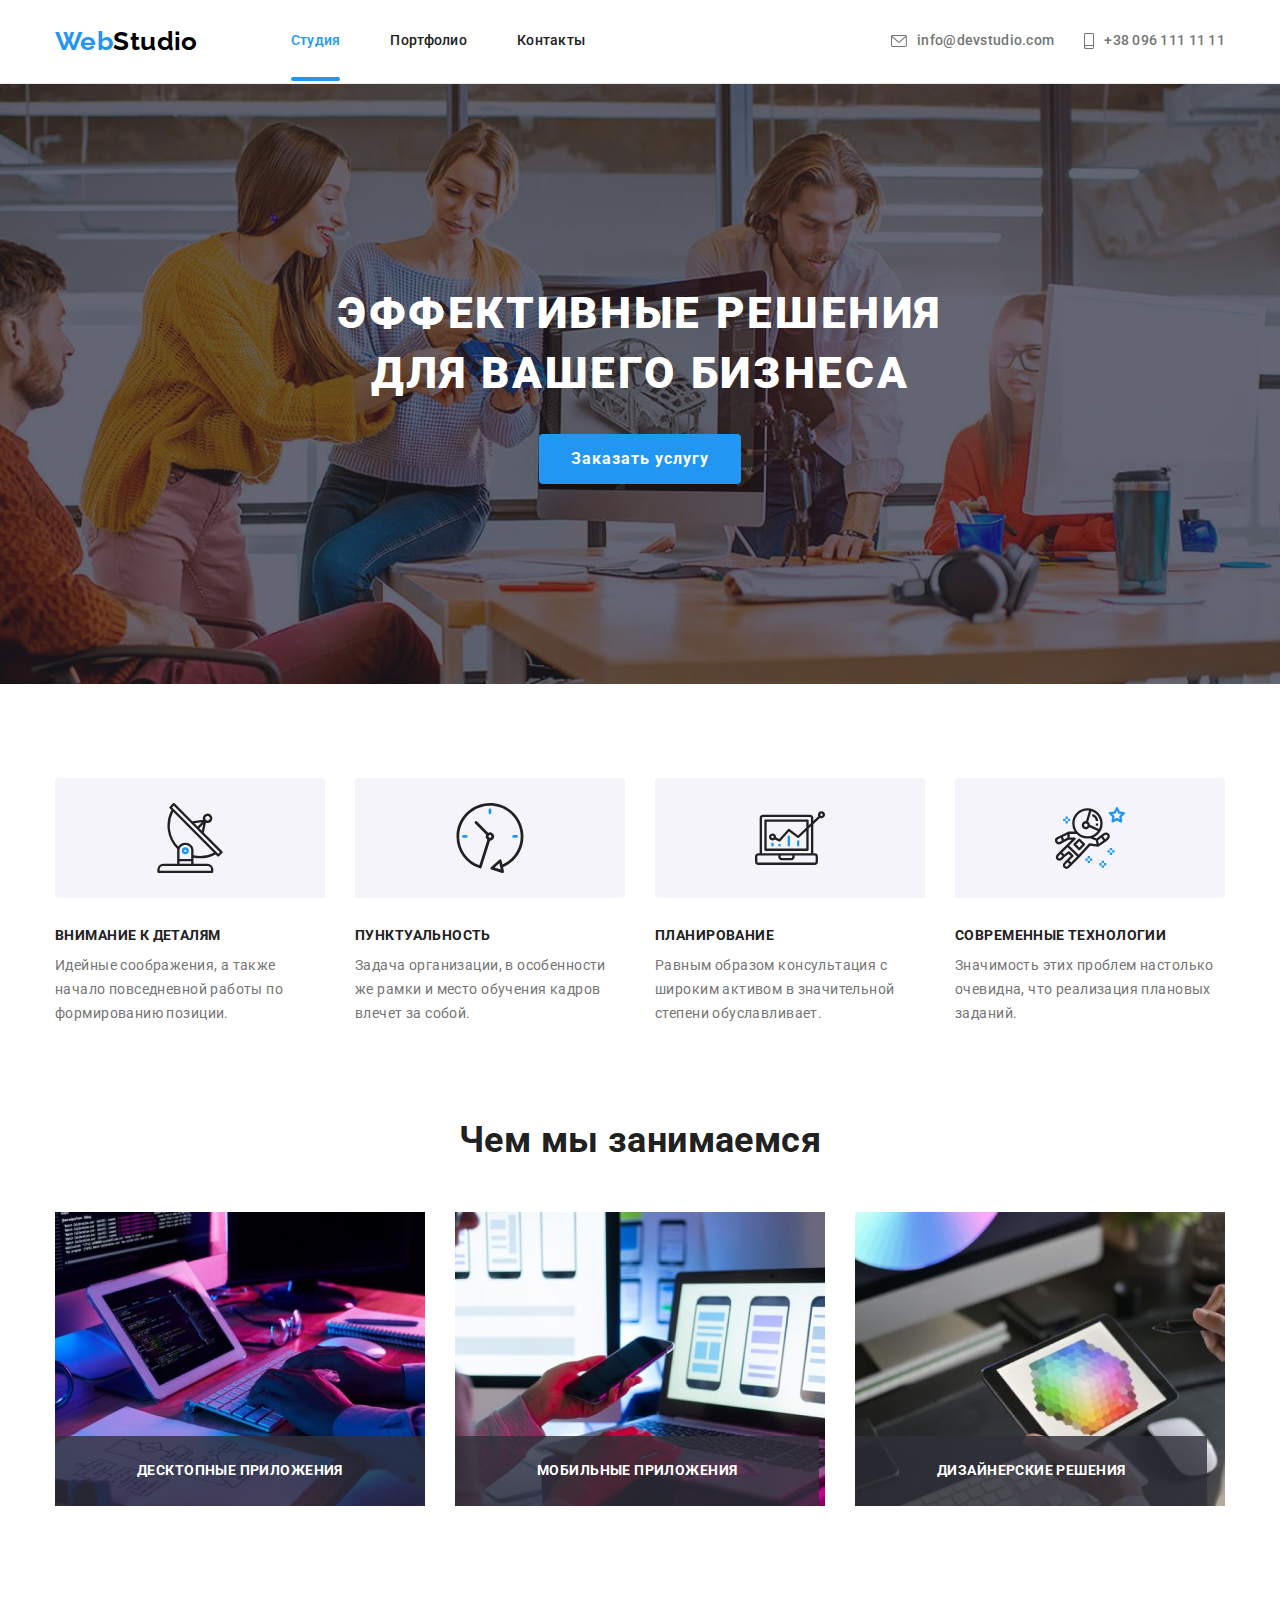
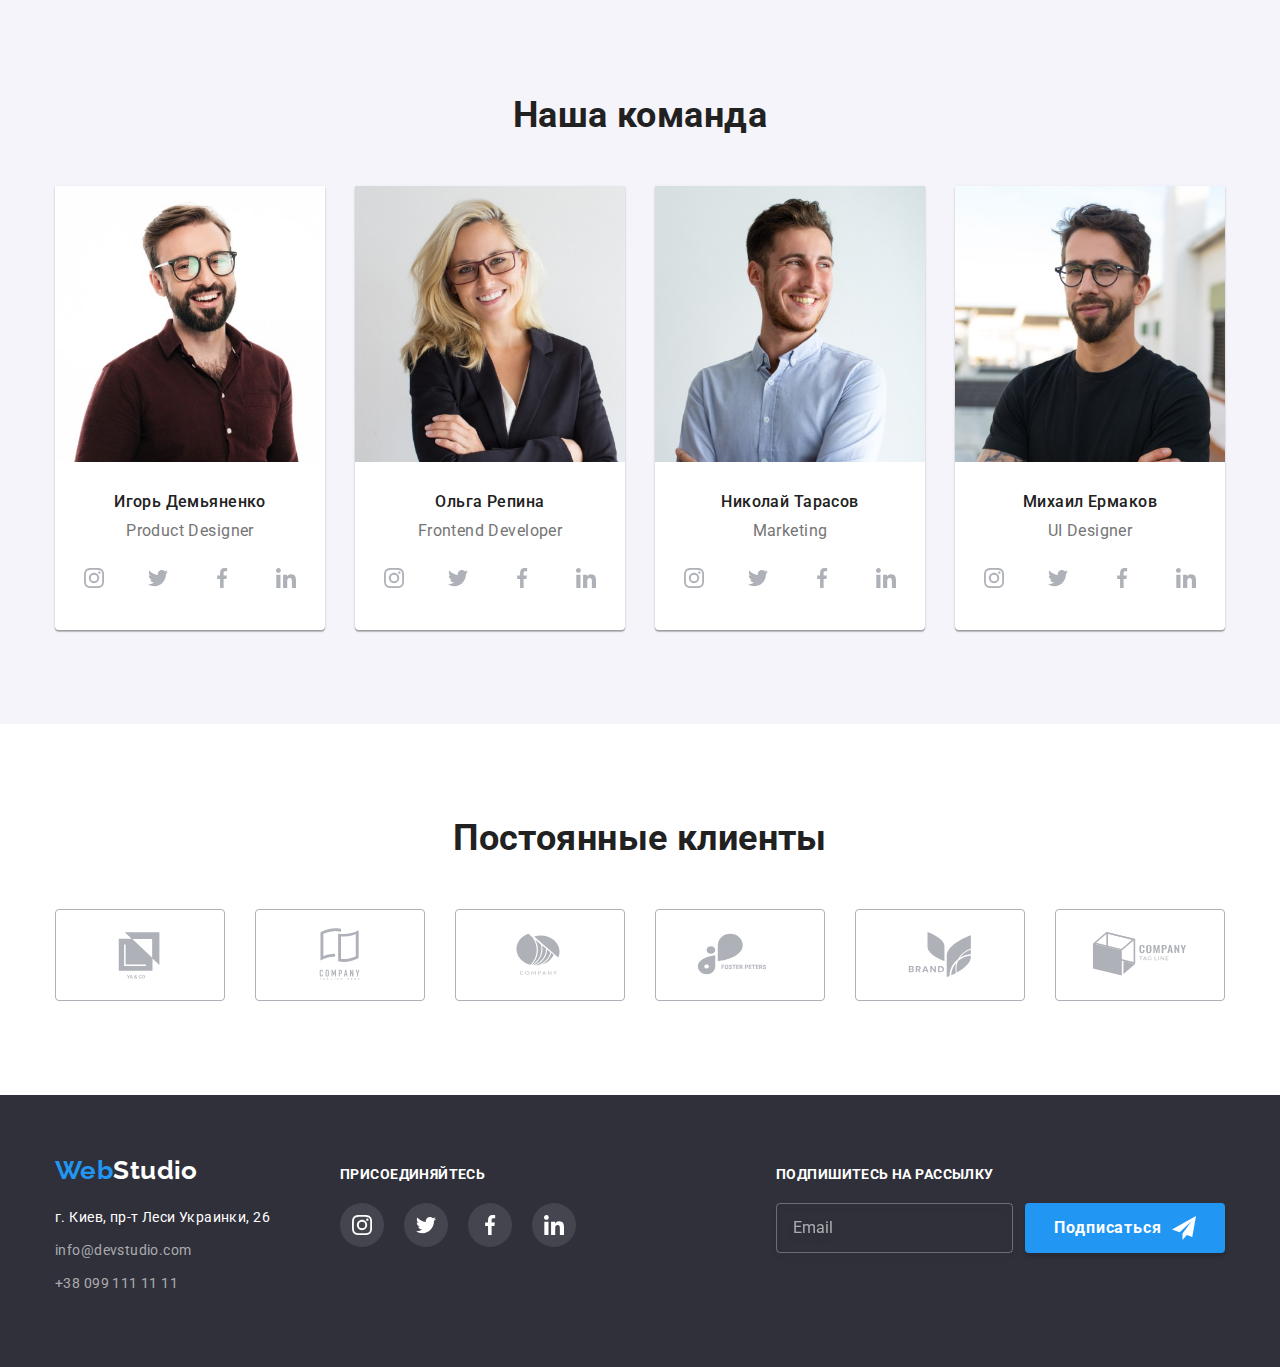
==== commit 46be848e: "adapt code" ====
--- a/index.html
+++ b/index.html
@@ -22,7 +22,6 @@
 
     <!-- Custom styles -->
     <link rel="stylesheet" href="./css/main.min.css" />
-    <link rel="stylesheet" href="./css/styles.css" />
   </head>
 
   <body data-body>
@@ -292,33 +291,65 @@
           <h2 class="section-title what-do__title">Чем мы занимаемся</h2>
           <ul class="what-do__list list">
             <li class="what-do__item">
-              <img
-                class="img"
-                src="./images/boxes/box-1.jpg"
-                alt="Разработка сайта"
-                width="370"
-                height="294"
-              />
+              <!-- Тег picture -->
+              <picture>
+                <source
+                  media="(min-width: 1200px)"
+                  srcset="
+                    ./images/boxes/box-1.jpg    1x,
+                    ./images/boxes/box-1@2x.jpg 2x
+                  "
+                  type="image/jpg"
+                />
+                <img
+                  class="img"
+                  src="./images/boxes/box-1.jpg"
+                  alt="Разработка сайта"
+                  width="370"
+                  height="294"
+                />
+              </picture>
+
               <p class="what-do__desc">Десктопные приложения</p>
             </li>
             <li class="what-do__item">
-              <img
-                class="img"
-                src="./images/boxes/box-2.jpg"
-                alt="Адаптивность сайта"
-                width="370"
-                height="294"
-              />
+              <picture>
+                <source
+                  media="(min-width: 768px)"
+                  srcset="
+                    ./images/boxes/box-2.jpg    1x,
+                    ./images/boxes/box-2@2x.jpg 2x
+                  "
+                  type="image/jpg"
+                />
+                <img
+                  class="img"
+                  src="./images/boxes/box-2.jpg"
+                  alt="Адаптивность сайта"
+                  width="370"
+                  height="294"
+                />
+              </picture>
+
               <p class="what-do__desc">Мобильные приложения</p>
             </li>
             <li class="what-do__item">
-              <img
-                class="img"
-                src="./images/boxes/box-3.jpg"
-                alt="Дизайн сайта"
-                width="370"
-                height="294"
-              />
+              <picture>
+                <source
+                  media="(max-width: 767px)"
+                  srcset="
+                    ./images/boxes/box-3.jpg    1x,
+                    ./images/boxes/box-3@2x.jpg 2x
+                  "
+                  type="image/jpg" />
+                <img
+                  class="img"
+                  src="./images/boxes/box-3.jpg"
+                  alt="Дизайн сайта"
+                  width="370"
+                  height="294"
+              /></picture>
+
               <p class="what-do__desc">Дизайнерские решения</p>
             </li>
           </ul>
@@ -332,13 +363,48 @@
           <h2 class="section-title team__title">Наша команда</h2>
           <ul class="team__list card-set list">
             <li class="team__item card-set__item">
-              <img
-                class="team__avatar"
-                src="./images/team/member-1.jpg"
-                alt="Член команды 1"
-                width="270"
-                height="260"
-              />
+              <!-- Тег picture -->
+              <picture>
+                <!-- desktop screen -->
+                <source
+                  media="(min-width: 1200px)"
+                  srcset="
+                    ./images/team/member-1_sm.jpg    1x,
+                    ./images/team/member-1_sm@2x.jpg 2x
+                  "
+                  type="image/jpg"
+                />
+
+                <!-- tablet screen -->
+
+                <source
+                  media="(min-width: 768px)"
+                  srcset="
+                    ./images/team/member-1_md.jpg    1x,
+                    ./images/team/member-1_md@2x.jpg 2x
+                  "
+                  type="image/jpg"
+                />
+
+                <!-- mobile screen -->
+
+                <source
+                  media="(max-width: 767px)"
+                  srcset="
+                    ./images/team/member-1_lg.jpg    1x,
+                    ./images/team/member-1_lg@2x.jpg 2x
+                  "
+                  type="image/jpg"
+                />
+                <img
+                  class="team__avatar"
+                  src="./images/team/member-1_sm.jpg"
+                  alt="Член команды 1"
+                  width="450"
+                  height="460"
+                />
+              </picture>
+
               <div class="team__wrapper">
                 <h3 class="team__subtitle">Игорь Демьяненко</h3>
                 <p class="team__position" lang="en">Product Designer</p>
@@ -400,13 +466,48 @@
             </li>
 
             <li class="team__item card-set__item">
-              <img
-                class="team__avatar"
-                src="./images/team/member-2.jpg"
-                alt="Член команды 2"
-                width="270"
-                height="260"
-              />
+              <!-- Тег picture -->
+              <picture>
+                <!-- desktop screen -->
+                <source
+                  media="(min-width: 1200px)"
+                  srcset="
+                    ./images/team/member-2_sm.jpg    1x,
+                    ./images/team/member-2_sm@2x.jpg 2x
+                  "
+                  type="image/jpg"
+                />
+
+                <!-- tablet screen -->
+
+                <source
+                  media="(min-width: 768px)"
+                  srcset="
+                    ./images/team/member-2_md.jpg    1x,
+                    ./images/team/member-2_md@2x.jpg 2x
+                  "
+                  type="image/jpg"
+                />
+
+                <!-- mobile screen -->
+
+                <source
+                  media="(max-width: 767px)"
+                  srcset="
+                    ./images/team/member-2_lg.jpg    1x,
+                    ./images/team/member-2_lg@2x.jpg 2x
+                  "
+                  type="image/jpg"
+                />
+                <img
+                  class="team__avatar"
+                  src="./images/team/member-2_sm.jpg"
+                  alt="Член команды 2"
+                  width="450"
+                  height="460"
+                />
+              </picture>
+
               <div class="team__wrapper">
                 <h3 class="team__subtitle">Ольга Репина</h3>
                 <p class="team__position" lang="en">Frontend Developer</p>
@@ -468,13 +569,48 @@
             </li>
 
             <li class="team__item card-set__item">
-              <img
-                class="team__avatar"
-                src="./images/team/member-3.jpg"
-                alt="Член команды 3"
-                width="270"
-                height="260"
-              />
+              <!-- Тег picture -->
+              <picture>
+                <!-- desktop screen -->
+                <source
+                  media="(min-width: 1200px)"
+                  srcset="
+                    ./images/team/member-3_sm.jpg    1x,
+                    ./images/team/member-3_sm@2x.jpg 2x
+                  "
+                  type="image/jpg"
+                />
+
+                <!-- tablet screen -->
+
+                <source
+                  media="(min-width: 768px)"
+                  srcset="
+                    ./images/team/member-3_md.jpg    1x,
+                    ./images/team/member-3_md@2x.jpg 2x
+                  "
+                  type="image/jpg"
+                />
+
+                <!-- mobile screen -->
+
+                <source
+                  media="(max-width: 767px)"
+                  srcset="
+                    ./images/team/member-3_lg.jpg    1x,
+                    ./images/team/member-3_lg@2x.jpg 2x
+                  "
+                  type="image/jpg"
+                />
+                <img
+                  class="team__avatar"
+                  src="./images/team/member-3_sm.jpg"
+                  alt="Член команды 3"
+                  width="450"
+                  height="460"
+                />
+              </picture>
+
               <div class="team__wrapper">
                 <h3 class="team__subtitle">Николай Тарасов</h3>
                 <p class="team__position" lang="en">Marketing</p>
@@ -536,13 +672,48 @@
             </li>
 
             <li class="team__item card-set__item">
-              <img
-                class="team__avatar"
-                src="./images/team/member-4.jpg"
-                alt="Член команды 4"
-                width="270"
-                height="260"
-              />
+              <!-- Тег picture -->
+              <picture>
+                <!-- desktop screen -->
+                <source
+                  media="(min-width: 1200px)"
+                  srcset="
+                    ./images/team/member-4_sm.jpg    1x,
+                    ./images/team/member-4_sm@2x.jpg 2x
+                  "
+                  type="image/jpg"
+                />
+
+                <!-- tablet screen -->
+
+                <source
+                  media="(min-width: 768px)"
+                  srcset="
+                    ./images/team/member-4_md.jpg    1x,
+                    ./images/team/member-4_md@2x.jpg 2x
+                  "
+                  type="image/jpg"
+                />
+
+                <!-- mobile screen -->
+
+                <source
+                  media="(max-width: 767px)"
+                  srcset="
+                    ./images/team/member-4_lg.jpg    1x,
+                    ./images/team/member-4_lg@2x.jpg 2x
+                  "
+                  type="image/jpg"
+                />
+                <img
+                  class="team__avatar"
+                  src="./images/team/member-4_sm.jpg"
+                  alt="Член команды 4"
+                  width="450"
+                  height="460"
+                />
+              </picture>
+
               <div class="team__wrapper">
                 <h3 class="team__subtitle">Михаил Ермаков</h3>
                 <p class="team__position" lang="en">UI Designer</p>
--- a/css/main.min.css
+++ b/css/main.min.css
@@ -1 +1 @@
-:root{--main-font: "Roboto";--secondary-font: "Raleway";--main-txt-cl: #757575;--secondary-txt-cl: #212121;--dark-txt-cl: #000000;--white-txt-cl: #ffffff;--accent-txt-cl: #2196f3;--main-bg-cl: #ffffff;--grey-bg-cl: #f5f4fa;--dark-bg-cl: #2f303a;--btn-cl: #2196f3;--btn-active-cl: #188ce8;--items: 4;--indent: 30px;--anim: 250ms cubic-bezier(0.4, 0, 0.2, 1)}.visually-hidden{position:absolute;width:1px;height:1px;margin:-1px;border:0;padding:0;white-space:nowrap;-webkit-clip-path:inset(100%);clip-path:inset(100%);clip:rect(0 0 0 0);overflow:hidden}.hero{padding-top:94px;padding-bottom:94px}body{font-family:var(--main-font),sans-serif;font-size:14px;line-height:1.71;color:var(--main-txt-cl);letter-spacing:.03em;background-color:var(--main-bg-cl);width:100%}body.no-scroll{overflow:hidden}.link{text-decoration:none}.list{list-style:none;margin:0;padding:0}h1,h2,h3,h4,p{margin:0}img{display:block;width:100%;height:auto}.card-set{display:-webkit-box;display:-ms-flexbox;display:flex;-ms-flex-wrap:wrap;flex-wrap:wrap;gap:var(--indent)}.card-set__item{-ms-flex-preferred-size:calc((100% - var(--indent)*(var(--items) - 1))/var(--items));flex-basis:calc((100% - var(--indent)*(var(--items) - 1))/var(--items))}.button{display:inline-block;margin-right:auto;margin-left:auto;min-width:200px;border-radius:4px;-webkit-box-shadow:0px 4px 4px rgba(0,0,0,.15);box-shadow:0px 4px 4px rgba(0,0,0,.15);border:rgba(0,0,0,0);background-color:var(--btn-cl);cursor:pointer;-webkit-transition:background-color var(--anim);transition:background-color var(--anim);font-family:inherit;font-weight:700;font-size:16px;line-height:1.88;display:-webkit-box;display:-ms-flexbox;display:flex;-webkit-box-align:center;-ms-flex-align:center;align-items:center;text-align:center;letter-spacing:.06em;color:var(--white-txt-cl)}.button .hero__button{padding:10px 32px}.button .hero__button:hover,.button .hero__button:focus{background-color:var(--btn-active-cl)}.container{width:100%;padding-left:15px;padding-right:15px;margin-left:auto;margin-right:auto}@media screen and (min-width: 480px){.container{max-width:480px}}@media screen and (min-width: 768px){.container{max-width:768px}}@media screen and (min-width: 1200px){.container{max-width:1200px}}.section{padding-top:94px;padding-bottom:94px}@media screen and (min-width: 768px){.nav__link--current{position:relative;color:var(--accent-txt-cl);display:-webkit-box;display:-ms-flexbox;display:flex;-webkit-box-align:center;-ms-flex-align:center;align-items:center}.nav__link--current::after{content:"";position:absolute;bottom:0;left:0;width:100%;height:4px;display:inline-block;background-color:var(--btn-cl);border-radius:2px}}.section-title{font-size:36px;line-height:1.17;text-align:center;color:var(--secondary-txt-cl)}.social-media{display:-webkit-box;display:-ms-flexbox;display:flex;-webkit-box-pack:center;-ms-flex-pack:center;justify-content:center}.social-media__item:not(:last-child){margin-right:10px}.social-media__link{display:-webkit-box;display:-ms-flexbox;display:flex;-webkit-box-align:center;-ms-flex-align:center;align-items:center;-webkit-box-pack:center;-ms-flex-pack:center;justify-content:center;width:44px;height:44px;border-radius:50%;-webkit-transition:background-color var(--anim),color var(--anim);transition:background-color var(--anim),color var(--anim)}.social-media__link:hover,.social-media__link:focus{color:#fff;background-color:var(--btn-cl)}.social-media__link--grey{color:#afb1b8;background-color:#fff}.social-media__link--light{color:#fff;background-color:rgba(255,255,255,.1)}.social-media__icon{width:20px;height:20px;fill:currentColor}.logo{font-family:var(--secondary-font),sans-serif;font-weight:700;font-size:24px;line-height:1.17}@media screen and (min-width: 1200px){.logo{font-size:26px;line-height:1.19}}.logo__footer{display:-webkit-inline-box;display:-ms-inline-flexbox;display:inline-flex;text-align:center;margin-bottom:20px;color:var(--white-txt-cl)}.logo__footer--accent{color:var(--accent-txt-cl)}.header__logo{padding:16px 0px;color:var(--dark-txt-cl)}@media screen and (min-width: 768px){.header__logo{padding:26px 0px}}.header__logo--accent{color:var(--accent-txt-cl)}@media screen and (min-width: 768px){.form-wrapper{margin-right:auto;margin-left:auto}}@media screen and (min-width: 1200px){.form-wrapper{margin-right:0}}.form-wrapper__text{display:block;margin-bottom:20px;text-align:center;line-height:1.14;text-transform:uppercase;color:var(--white-txt-cl)}@media screen and (min-width: 1200px){.form-wrapper__text{text-align:start}}.form-subscribe{display:-webkit-box;display:-ms-flexbox;display:flex;-webkit-box-pack:center;-ms-flex-pack:center;justify-content:center;-webkit-box-align:center;-ms-flex-align:center;align-items:center;-webkit-box-orient:vertical;-webkit-box-direction:normal;-ms-flex-direction:column;flex-direction:column;gap:20px}@media screen and (min-width: 1200px){.form-subscribe{-webkit-box-orient:horizontal;-webkit-box-direction:normal;-ms-flex-direction:row;flex-direction:row;gap:12px}}.form-subscribe__button{display:-webkit-box;display:-ms-flexbox;display:flex;-webkit-box-pack:center;-ms-flex-pack:center;justify-content:center;-webkit-box-align:center;-ms-flex-align:center;align-items:center;gap:10px;min-height:50px}.form-subscribe__email{max-width:450px;height:50px;padding:15px 16px;background-color:rgba(0,0,0,0);outline:rgba(0,0,0,0);border:1px solid rgba(255,255,255,.3);-webkit-filter:drop-shadow(0px 4px 4px rgba(0, 0, 0, 0.15));filter:drop-shadow(0px 4px 4px rgba(0, 0, 0, 0.15));border-radius:4px;font-size:16px;line-height:1.25;display:-webkit-box;display:-ms-flexbox;display:flex;-webkit-box-align:center;-ms-flex-align:center;align-items:center;color:var(--white-txt-cl);cursor:pointer}@media screen and (min-width: 1200px){.form-subscribe__email{max-width:358px}}.form-subscribe__email::-webkit-input-placeholder{font-size:16px;line-height:1.25;display:-webkit-box;display:flex;-webkit-box-align:center;align-items:center;color:rgba(255,255,255,.6)}.form-subscribe__email::-moz-placeholder{font-size:16px;line-height:1.25;display:flex;align-items:center;color:rgba(255,255,255,.6)}.form-subscribe__email:-ms-input-placeholder{font-size:16px;line-height:1.25;display:-ms-flexbox;display:flex;-ms-flex-align:center;align-items:center;color:rgba(255,255,255,.6)}.form-subscribe__email::-ms-input-placeholder{font-size:16px;line-height:1.25;display:-ms-flexbox;display:flex;-ms-flex-align:center;align-items:center;color:rgba(255,255,255,.6)}.form-subscribe__email::placeholder{font-size:16px;line-height:1.25;display:-webkit-box;display:-ms-flexbox;display:flex;-webkit-box-align:center;-ms-flex-align:center;align-items:center;color:rgba(255,255,255,.6)}.form-btn{display:block;margin-right:auto;margin-left:auto;min-width:200px;border-radius:4px;-webkit-box-shadow:0px 4px 4px rgba(0,0,0,.15);box-shadow:0px 4px 4px rgba(0,0,0,.15);border:rgba(0,0,0,0);background-color:var(--btn-cl);cursor:pointer;-webkit-transition:background-color var(--anim);transition:background-color var(--anim);padding:10px 52px;font-family:inherit;font-weight:700;font-size:16px;line-height:1.88;letter-spacing:.06em;color:var(--white-txt-cl)}.form-btn:hover,.form-btn:focus{background-color:var(--btn-active-cl)}.form-checkbox{display:-webkit-box;display:-ms-flexbox;display:flex;-webkit-box-pack:center;-ms-flex-pack:center;justify-content:center;-webkit-box-align:center;-ms-flex-align:center;align-items:center;gap:8px;margin-bottom:30px}.form-checkbox-icon{display:-webkit-box;display:-ms-flexbox;display:flex;-webkit-box-align:center;-ms-flex-align:center;align-items:center;-webkit-box-pack:center;-ms-flex-pack:center;justify-content:center;fill:var(--main-bg-cl);border:2px solid #212121;border-radius:2px;-webkit-transition:fill var(--anim),background-color var(--anim),border var(--anim);transition:fill var(--anim),background-color var(--anim),border var(--anim)}.form-checkbox-input:checked+.form-checkbox-icon{fill:var(--main-bg-cl);background-color:var(--btn-cl);border:var(--btn-cl)}.form-checkbox-agreement{display:inline;-webkit-user-select:none;-moz-user-select:none;-ms-user-select:none;user-select:none;font-size:12px;line-height:1.17}@media screen and (min-width: 1200px){.form-checkbox-agreement{font-size:14px;line-height:1.71}}.form-checkbox-agreement-link{-webkit-text-decoration-line:underline;text-decoration-line:underline;font-size:12px;line-height:1.17;color:var(--accent-txt-cl)}@media screen and (min-width: 1200px){.form-checkbox-agreement-link{font-size:14px;line-height:1.71}}.contact-form{height:100%;display:inline-block}.contact-form-wrapper{margin-bottom:20px}.contact-form-group{display:block;position:relative;margin-bottom:10px}.contact-form-icon{position:absolute;top:11px;bottom:11px;left:12px;right:12px;-webkit-transform:translateY(100%);transform:translateY(100%);-webkit-transition:fill var(--anim);transition:fill var(--anim)}.contact-form-input:focus+.contact-form-icon{fill:var(--btn-cl)}.contact-form-input{width:370px;height:40px;padding-right:5px;padding-left:42px;background-color:rgba(0,0,0,0);outline:rgba(0,0,0,0);color:var(--secondary-txt-cl);border:1px solid rgba(33,33,33,.2);border-radius:4px;-webkit-transition:border-color var(--anim);transition:border-color var(--anim)}@media screen and (min-width: 1200px){.contact-form-input{width:448px}}.contact-form-input:focus{border-color:var(--btn-cl)}.contact-form-label{display:block;margin-bottom:4px;font-size:12px;line-height:1.17;letter-spacing:.01em}.contact-form-textarea{display:block;resize:none;width:100%;height:120px;padding:12px 16px;background-color:rgba(0,0,0,0);outline:rgba(0,0,0,0);border:1px solid rgba(33,33,33,.2);border-radius:4px;-webkit-transition:border-color var(--anim);transition:border-color var(--anim)}.contact-form-textarea:focus{border-color:var(--btn-cl)}.contact-form-textarea::-webkit-input-placeholder{font-size:14px;line-height:1.17;letter-spacing:.01em;color:rgba(117,117,117,.5);-webkit-transition:border-color var(--anim);transition:border-color var(--anim)}.contact-form-textarea::-moz-placeholder{font-size:14px;line-height:1.17;letter-spacing:.01em;color:rgba(117,117,117,.5);-moz-transition:border-color var(--anim);transition:border-color var(--anim)}.contact-form-textarea:-ms-input-placeholder{font-size:14px;line-height:1.17;letter-spacing:.01em;color:rgba(117,117,117,.5);-ms-transition:border-color var(--anim);transition:border-color var(--anim)}.contact-form-textarea::-ms-input-placeholder{font-size:14px;line-height:1.17;letter-spacing:.01em;color:rgba(117,117,117,.5);-ms-transition:border-color var(--anim);transition:border-color var(--anim)}.contact-form-textarea::placeholder{font-size:14px;line-height:1.17;letter-spacing:.01em;color:rgba(117,117,117,.5);-webkit-transition:border-color var(--anim);transition:border-color var(--anim)}.backdrop{position:fixed;top:0;left:0;z-index:10;width:100%;height:100%;background-color:rgba(0,0,0,.2);opacity:1;visibility:visible;pointer-events:initial;-webkit-transition:opacity var(--anim),visibility var(--anim);transition:opacity var(--anim),visibility var(--anim)}.backdrop.is-hidden{opacity:0;visibility:hidden;pointer-events:none}.backdrop.is-hidden .modal{-webkit-transform:translate(-50%, -50%) scale(0.75);transform:translate(-50%, -50%) scale(0.75)}.modal{padding:40px;position:absolute;top:50%;left:50%;-webkit-transform:translate(-50%, -50%) scale(1);transform:translate(-50%, -50%) scale(1);max-width:450px;background-color:#fff;-webkit-box-shadow:0px 1px 3px rgba(0,0,0,.12),0px 1px 1px rgba(0,0,0,.14),0px 2px 1px rgba(0,0,0,.2);box-shadow:0px 1px 3px rgba(0,0,0,.12),0px 1px 1px rgba(0,0,0,.14),0px 2px 1px rgba(0,0,0,.2);border-radius:4px;-webkit-transition:-webkit-transform var(--anim);transition:-webkit-transform var(--anim);transition:transform var(--anim);transition:transform var(--anim), -webkit-transform var(--anim)}@media screen and (min-width: 1200px){.modal{max-width:528px}}.modal-text{display:block;margin-bottom:12px;font-weight:700;font-size:20px;line-height:1.5;text-align:center;color:var(--secondary-txt-cl)}@media screen and (min-width: 1200px){.modal-text{line-height:1.15}}.modal-close-btn{position:absolute;top:8px;right:8px;display:-webkit-box;display:-ms-flexbox;display:flex;-webkit-box-align:center;-ms-flex-align:center;align-items:center;-webkit-box-pack:center;-ms-flex-pack:center;justify-content:center;padding:0;width:30px;height:30px;fill:#000;background-color:var(--main-bg-cl);border-radius:50%;border:1px solid rgba(0,0,0,.1);cursor:pointer}@media screen and (min-width: 768px){.modal-close-btn{max-width:768px}.modal-close-btn:hover,.modal-close-btn:focus{fill:var(--btn-cl)}}.button-list{display:-webkit-box;display:-ms-flexbox;display:flex;-ms-flex-wrap:wrap;flex-wrap:wrap;margin-bottom:40px;row-gap:15px}@media screen and (min-width: 768px){.button-list{-webkit-box-pack:center;-ms-flex-pack:center;justify-content:center;margin-bottom:50px}}@media screen and (min-width: 768px){.button-list{-webkit-box-pack:center;-ms-flex-pack:center;justify-content:center;margin-bottom:34px}}.button-item:not(:last-child){margin-right:8px}.btn-wrk-exmpl{padding:6px 22px;font-family:inherit;font-weight:500;font-size:16px;line-height:1.62;text-align:center;color:var(--secondary-txt-cl);border-radius:4px;border-color:rgba(0,0,0,0);background-color:var(--grey-bg-cl);cursor:pointer;-webkit-transition:color var(--anim),background-color var(--anim),-webkit-box-shadow var(--anim);transition:color var(--anim),background-color var(--anim),-webkit-box-shadow var(--anim);transition:color var(--anim),background-color var(--anim),box-shadow var(--anim);transition:color var(--anim),background-color var(--anim),box-shadow var(--anim),-webkit-box-shadow var(--anim)}.btn-wrk-exmpl:hover,.btn-wrk-exmpl:focus{color:var(--white-txt-cl);background-color:var(--btn-cl);-webkit-box-shadow:0px 3px 1px rgba(0,0,0,.1),0px 1px 2px rgba(0,0,0,.08),0px 2px 2px rgba(0,0,0,.12);box-shadow:0px 3px 1px rgba(0,0,0,.1),0px 1px 2px rgba(0,0,0,.08),0px 2px 2px rgba(0,0,0,.12)}.active-btn{color:var(--white-txt-cl);background-color:var(--btn-cl)}.nav{display:-webkit-box;display:-ms-flexbox;display:flex;-webkit-box-align:center;-ms-flex-align:center;align-items:center}.nav__list{display:-webkit-box;display:-ms-flexbox;display:flex;margin-left:93px}.nav__list{display:none}@media screen and (min-width: 768px){.nav__list{display:-webkit-box;display:-ms-flexbox;display:flex;-webkit-box-align:center;-ms-flex-align:center;align-items:center}.nav__list__list{display:-webkit-box;display:-ms-flexbox;display:flex;margin-left:93px}}.nav__item{margin-right:50px}.nav__item:last-child{margin-right:0}.nav__link{display:block;padding-top:32px;padding-bottom:32px;font-weight:500;line-height:1.14;letter-spacing:.02em;color:var(--secondary-txt-cl);-webkit-transition:color var(--anim);transition:color var(--anim)}.nav__link--current{color:var(--accent-txt-cl)}.nav__link:hover,.nav__link:focus{color:var(--accent-txt-cl)}.address{font-style:normal}.address__item:not(:last-child){margin-bottom:9px}.address__link{color:var(--white-txt-cl)}.mobile-menu-btn{background-color:rgba(0,0,0,0);border:none;width:40px;height:40px;display:-webkit-box;display:-ms-flexbox;display:flex;-webkit-box-align:center;-ms-flex-align:center;align-items:center;-webkit-box-pack:center;-ms-flex-pack:center;justify-content:center;margin-left:auto;z-index:1000}@media screen and (min-width: 768px){.mobile-menu-btn{display:none}}.mobile-menu-burger{-webkit-transition:500ms;transition:500ms}.mobile-menu-btn.is-open .mobile-menu-burger{opacity:0}.mobile-menu-close{opacity:0;-webkit-transition:500ms;transition:500ms}.mobile-menu-btn.is-open .mobile-menu-close{opacity:1}.mobile-menu{position:fixed;top:0;left:0;z-index:100;-webkit-transform:translateX(100%);transform:translateX(100%);width:100vw;height:100vh;padding:48px 40px;display:-webkit-box;display:-ms-flexbox;display:flex;-webkit-box-orient:vertical;-webkit-box-direction:normal;-ms-flex-direction:column;flex-direction:column;background-color:#fff;-webkit-transition:-webkit-transform 500ms;transition:-webkit-transform 500ms;transition:transform 500ms;transition:transform 500ms, -webkit-transform 500ms}.mobile-menu.is-open{-webkit-transform:translateX(0);transform:translateX(0)}@media screen and (min-width: 768px){.mobile-menu{display:none}}.mobile-menu-nav{margin-bottom:auto}.mobile-menu-nav-item:not(:last-child){margin-bottom:32px}.mobile-menu-nav-item .link{font-weight:500;font-size:40px;line-height:47px;letter-spacing:.02em;color:var(--secondary-txt-cl)}.mobile-menu-nav-item .current{color:#2196f3}.mobile-menu-contacts{margin-bottom:64px}.mobile-menu-contacts .link{font-weight:500;font-size:24px;line-height:28px;letter-spacing:.02em;color:#757575}.mobile-menu-contacts-item:not(:last-child){margin-bottom:32px}.mobile-menu-contacts-item .accent{font-size:34px;color:#2196f3}.mobile-menu-socials{display:-webkit-box;display:-ms-flexbox;display:flex;-webkit-box-align:center;-ms-flex-align:center;align-items:center;-ms-flex-wrap:wrap;flex-wrap:wrap;gap:10px}.mobile-menu-socials-link{font-weight:500;font-size:18px;line-height:1.22;letter-spacing:.02em;color:#2196f3}.mobile-menu-socials-item:not(:last-child) .mobile-menu-socials-link{padding-right:10px;border-right:1px solid rgba(33,33,33,.2)}.header{border-bottom:1px solid #ececec;background-color:#fff}@media screen and (min-width: 768px){.header__wrapper{display:-webkit-box;display:-ms-flexbox;display:flex;-webkit-box-align:center;-ms-flex-align:center;align-items:center}}.header-contacts{display:none}@media screen and (min-width: 768px){.header-contacts{display:-webkit-box;display:-ms-flexbox;display:flex;-webkit-box-align:center;-ms-flex-align:center;align-items:center;margin-left:auto;-webkit-box-align:start;-ms-flex-align:start;align-items:flex-start;-webkit-box-orient:vertical;-webkit-box-direction:normal;-ms-flex-direction:column;flex-direction:column;-webkit-box-pack:center;-ms-flex-pack:center;justify-content:center;gap:10px}}@media screen and (min-width: 768px)and (min-width: 1200px){.header-contacts{-webkit-box-orient:horizontal;-webkit-box-direction:normal;-ms-flex-direction:row;flex-direction:row;gap:30px}}@media screen and (min-width: 768px){.header-contacts__link{display:-webkit-box;display:-ms-flexbox;display:flex;-webkit-box-align:center;-ms-flex-align:center;align-items:center;font-weight:500;line-height:1.14;letter-spacing:.02em;color:var(--main-txt-cl);fill:#757575}}@media screen and (min-width: 768px)and (min-width: 768px){.header-contacts__link{-webkit-transition:color var(--anim),fill var(--anim);transition:color var(--anim),fill var(--anim)}.header-contacts__link:hover,.header-contacts__link:focus{color:var(--accent-txt-cl);fill:var(--accent-txt-cl)}}@media screen and (min-width: 768px){.header-contacts__icon{margin-right:10px}}.hero{max-width:100vw;padding-top:118px;padding-bottom:118px;margin-left:auto;margin-right:auto;background-color:var(--dark-bg-cl);background-image:-webkit-gradient(linear, left top, right top, from(rgba(47, 48, 58, 0.4)), to(rgba(47, 48, 58, 0.4))),url(../images/hero-bg-img/hero-bg-img.png);background-image:linear-gradient(to right, rgba(47, 48, 58, 0.4), rgba(47, 48, 58, 0.4)),url(../images/hero-bg-img/hero-bg-img.png);background-repeat:no-repeat;background-position:center;background-size:cover}@media screen and (min-width: 768px){.hero{max-width:100vw}}@media screen and (min-width: 1200px){.hero{max-width:100vw;padding-top:200px;padding-bottom:200px}}.hero__title{margin-left:auto;margin-right:auto;margin-bottom:30px;font-weight:900;font-size:26px;line-height:1.62;text-align:center;letter-spacing:.06em;text-transform:uppercase;color:#fff}@media screen and (min-width: 1200px){.hero__title{width:696px;font-weight:900;font-size:44px;line-height:1.36;text-align:center;letter-spacing:.06em;text-transform:uppercase;color:var(--white-txt-cl)}}.hero__button{padding:10px 32px}.hero__button:hover,.hero__button:focus{background-color:var(--btn-active-cl)}.features{padding-top:60px;padding-bottom:60px}@media screen and (min-width: 1200px){.features{padding-top:94px;padding-bottom:94px}}.features__title{margin-bottom:10px}.features__list{--items: 1}@media screen and (min-width: 768px){.features__list{--items: 2}}@media screen and (min-width: 1200px){.features__list{--items: 4}}.features__item{width:100%}.title{font-size:14px;text-transform:uppercase;line-height:1.14;text-align:center}@media screen and (min-width: 768px){.title{text-align:start}}.title--black{color:var(--secondary-txt-cl)}.features__iconfill{display:-webkit-box;display:-ms-flexbox;display:flex;-webkit-box-align:center;-ms-flex-align:center;align-items:center;-webkit-box-pack:center;-ms-flex-pack:center;justify-content:center;margin-bottom:30px;max-width:450px;height:120px;background-color:#f5f4fa;border-radius:4px}@media screen and (min-width: 768px){.features__iconfill{max-width:354px}}@media screen and (min-width: 1200px){.features__iconfill{max-width:270px}}.what-do{display:none}@media screen and (min-width: 1200px){.what-do{display:-webkit-box;display:-ms-flexbox;display:flex;padding-bottom:94px}}.what-do__title{margin-bottom:50px}.what-do__list{display:-webkit-box;display:-ms-flexbox;display:flex}.what-do__item{position:relative;display:block}.what-do__item:not(:last-child){margin-right:30px}.what-do__desc{position:absolute;bottom:0;left:0;font-weight:700;font-size:14px;line-height:1.14;letter-spacing:.03em;text-transform:uppercase;color:#fff;padding:27px 82px;display:-webkit-box;display:-ms-flexbox;display:flex;-webkit-box-align:center;-ms-flex-align:center;align-items:center;-webkit-box-pack:center;-ms-flex-pack:center;justify-content:center;max-width:370px;height:70px;background-color:rgba(47,48,58,.8)}.team{padding-top:60px;padding-bottom:60px;background-color:var(--grey-bg-cl)}@media screen and (min-width: 1200px){.team{padding-top:94px;padding-bottom:94px}}.team__list{--items: 1}@media screen and (min-width: 768px){.team__list{--items: 2}}@media screen and (min-width: 1200px){.team__list{--items: 4}}.team__title{margin-bottom:30px}@media screen and (min-width: 1200px){.team__title{margin-bottom:50px}}.team__item{border-radius:0px 0px 4px 4px;-webkit-box-shadow:0px 1px 3px rgba(0,0,0,.12),0px 1px 1px rgba(0,0,0,.14),0px 2px 1px rgba(0,0,0,.2);box-shadow:0px 1px 3px rgba(0,0,0,.12),0px 1px 1px rgba(0,0,0,.14),0px 2px 1px rgba(0,0,0,.2);background-color:var(--main-bg-cl)}.team__wrapper{padding:30px 0px}.team__subtitle{margin-bottom:10px;font-weight:500;font-size:16px;line-height:1.19;text-align:center;color:var(--secondary-txt-cl)}.team__position{margin-bottom:16px;font-size:16px;line-height:1.19;text-align:center;color:var(--main-txt-cl)}.social-media{display:-webkit-box;display:-ms-flexbox;display:flex;-webkit-box-pack:center;-ms-flex-pack:center;justify-content:center;gap:10px}.social-media__link{display:-webkit-box;display:-ms-flexbox;display:flex;-webkit-box-align:center;-ms-flex-align:center;align-items:center;-webkit-box-pack:center;-ms-flex-pack:center;justify-content:center;width:44px;height:44px;border-radius:50%;-webkit-transition:background-color var(--anim),color var(--anim);transition:background-color var(--anim),color var(--anim)}.social-media__link:hover,.social-media__link:focus{color:#fff;background-color:var(--btn-cl)}.social-media__link--grey{color:#afb1b8;background-color:#fff}.social-media__link--light{color:#fff;background-color:rgba(255,255,255,.1)}.social-media__icon{width:20px;height:20px;fill:currentColor}.footer{padding:60px 0px;background-color:#2f303a}.footer__wrapper{display:-webkit-box;display:-ms-flexbox;display:flex;-webkit-box-orient:vertical;-webkit-box-direction:normal;-ms-flex-direction:column;flex-direction:column}@media screen and (min-width: 768px){.footer__wrapper{-webkit-box-orient:horizontal;-webkit-box-direction:normal;-ms-flex-direction:row;flex-direction:row;-ms-flex-wrap:wrap;flex-wrap:wrap;-webkit-box-align:start;-ms-flex-align:start;align-items:flex-start;-webkit-box-align:baseline;-ms-flex-align:baseline;align-items:baseline;-ms-flex-pack:distribute;justify-content:space-around}}@media screen and (min-width: 768px)and (min-width: 1200px){.footer__wrapper{-webkit-box-orient:horizontal;-webkit-box-direction:normal;-ms-flex-direction:row;flex-direction:row;-webkit-box-align:baseline;-ms-flex-align:baseline;align-items:baseline;-webkit-box-pack:start;-ms-flex-pack:start;justify-content:flex-start}}.fotter__contacts{text-align:center;margin-bottom:60px}@media screen and (min-width: 1200px){.fotter__contacts{margin-bottom:0;margin-right:70px;text-align:start}}.footer__link{color:rgba(255,255,255,.6);-webkit-transition:color var(--anim);transition:color var(--anim)}.footer__link:hover,.footer__link:focus{color:var(--accent-txt-cl)}.footer__socmedia{text-align:center;margin-bottom:60px}@media screen and (min-width: 1200px){.footer__socmedia{text-align:start}}.footer__text{display:block;font-weight:700;line-height:1.14;text-transform:uppercase;margin-bottom:20px;color:var(--main-bg-cl)}.works-examples{padding-top:60px;padding-bottom:60px}@media screen and (min-width: 1200px){.works-examples{padding-top:94px;padding-bottom:94px}}.container-wrk-exmpl{background-color:var(--main-bg-cl);--items: 1;cursor:pointer}@media screen and (min-width: 768px){.container-wrk-exmpl{--items: 2}}@media screen and (min-width: 1200px){.container-wrk-exmpl{width:100%;--items: 3}}.work-exmpl-link{display:block;-webkit-transition:-webkit-transform var(--anim),-webkit-box-shadow var(--anim);transition:-webkit-transform var(--anim),-webkit-box-shadow var(--anim);transition:transform var(--anim),box-shadow var(--anim);transition:transform var(--anim),box-shadow var(--anim),-webkit-transform var(--anim),-webkit-box-shadow var(--anim)}.work-exmpl-link:hover,.work-exmpl-link:focus{-webkit-box-shadow:0px 1px 1px rgba(0,0,0,.12),0px 4px 4px rgba(0,0,0,.06),1px 4px 6px rgba(0,0,0,.16);box-shadow:0px 1px 1px rgba(0,0,0,.12),0px 4px 4px rgba(0,0,0,.06),1px 4px 6px rgba(0,0,0,.16)}.thumb-work-exmpl{position:relative;overflow:hidden}.examples-text{padding:20px 24px;border:1px solid #eee;border-top:0px}@media screen and (min-width: 768px){.examples-text-special{padding-top:20px;padding-bottom:56px;padding-left:24px;padding-right:24px}}@media screen and (min-width: 1200px){.examples-text-special{padding:20px 24px}}.title-wrk-exmpl{margin-bottom:4px;font-size:18px;line-height:2;letter-spacing:.06em;color:var(--secondary-txt-cl)}.desc-wrk-exmpl{font-size:16px;line-height:1.88;color:var(--main-txt-cl)}.portfolio-overlay{position:absolute;top:0;left:0;display:-webkit-box;display:-ms-flexbox;display:flex;-webkit-box-align:center;-ms-flex-align:center;align-items:center;-webkit-box-pack:center;-ms-flex-pack:center;justify-content:center;padding:63px 24px;-webkit-transform:translateY(100%);transform:translateY(100%);-webkit-backdrop-filter:blur(5px);backdrop-filter:blur(5px);background-color:rgba(33,150,243,.9);-webkit-transition:-webkit-transform 250ms cubic-bezier(0.4, 0, 0.2, 1);transition:-webkit-transform 250ms cubic-bezier(0.4, 0, 0.2, 1);transition:transform 250ms cubic-bezier(0.4, 0, 0.2, 1);transition:transform 250ms cubic-bezier(0.4, 0, 0.2, 1), -webkit-transform 250ms cubic-bezier(0.4, 0, 0.2, 1);width:100%;height:100%}.work-exmpl-link:hover .portfolio-overlay,.work-exmpl-link:focus .portfolio-overlayy{-webkit-transform:translateY(0);transform:translateY(0)}.portfolio-desc{font-size:18px;line-height:1.56;color:var(--white-txt-cl)}.clients{padding-top:60px;padding-bottom:60px}@media screen and (min-width: 1200px){.clients{padding-top:94px;padding-bottom:94px}}.clients__title{margin-bottom:50px}.clients__list{--items: 2}@media screen and (min-width: 768px){.clients__list{--items: 3}}@media screen and (min-width: 1200px){.clients__list{--items: 6}}.clients__title{font-size:28px;line-height:1.18;text-align:center;color:#212121}@media screen and (min-width: 1200px){.clients__title{font-size:36px;line-height:1.14}}.clients__wrapper{display:-webkit-box;display:-ms-flexbox;display:flex;-webkit-box-pack:center;-ms-flex-pack:center;justify-content:center;gap:30px}.clients__iconfill{width:210px;height:92px}.clients__link{display:-webkit-box;display:-ms-flexbox;display:flex;-webkit-box-pack:center;-ms-flex-pack:center;justify-content:center;-webkit-box-align:center;-ms-flex-align:center;align-items:center;width:100%;height:100%;color:#afb1b8;border:1px solid #afb1b8;border-radius:4px;-webkit-transition:color var(--anim),border var(--anim);transition:color var(--anim),border var(--anim)}.clients__link:hover,.clients__link:focus{color:var(--accent-txt-cl);border:1px solid #2196f3}.clients__icon{fill:currentColor}/*# sourceMappingURL=main.min.css.map */+:root{--main-font: "Roboto";--secondary-font: "Raleway";--main-txt-cl: #757575;--secondary-txt-cl: #212121;--dark-txt-cl: #000000;--white-txt-cl: #ffffff;--accent-txt-cl: #2196f3;--main-bg-cl: #ffffff;--grey-bg-cl: #f5f4fa;--dark-bg-cl: #2f303a;--btn-cl: #2196f3;--btn-active-cl: #188ce8;--items: 4;--indent: 30px;--anim: 250ms cubic-bezier(0.4, 0, 0.2, 1)}.visually-hidden{position:absolute;width:1px;height:1px;margin:-1px;border:0;padding:0;white-space:nowrap;-webkit-clip-path:inset(100%);clip-path:inset(100%);clip:rect(0 0 0 0);overflow:hidden}.hero{padding-top:94px;padding-bottom:94px}body{font-family:var(--main-font),sans-serif;font-size:14px;line-height:1.71;color:var(--main-txt-cl);letter-spacing:.03em;background-color:var(--main-bg-cl);width:100%}body.no-scroll{overflow:hidden}.link{text-decoration:none}.list{list-style:none;margin:0;padding:0}h1,h2,h3,h4,p{margin:0}img{display:block;max-width:100%;height:auto}.button{display:inline-block;margin-right:auto;margin-left:auto;min-width:200px;border-radius:4px;-webkit-box-shadow:0px 4px 4px rgba(0,0,0,.15);box-shadow:0px 4px 4px rgba(0,0,0,.15);border:rgba(0,0,0,0);background-color:var(--btn-cl);cursor:pointer;-webkit-transition:background-color var(--anim);transition:background-color var(--anim);font-family:inherit;font-weight:700;font-size:16px;line-height:1.88;display:-webkit-box;display:-ms-flexbox;display:flex;-webkit-box-align:center;-ms-flex-align:center;align-items:center;text-align:center;letter-spacing:.06em;color:var(--white-txt-cl)}.button .hero__button{padding:10px 32px}.button .hero__button:hover,.button .hero__button:focus{background-color:var(--btn-active-cl)}.card-set{display:-webkit-box;display:-ms-flexbox;display:flex;-ms-flex-wrap:wrap;flex-wrap:wrap;gap:var(--indent)}.card-set__item{-ms-flex-preferred-size:calc((100% - var(--indent)*(var(--items) - 1))/var(--items));flex-basis:calc((100% - var(--indent)*(var(--items) - 1))/var(--items))}.container{width:100%;padding-left:15px;padding-right:15px;margin-left:auto;margin-right:auto}@media screen and (min-width: 480px){.container{max-width:480px}}@media screen and (min-width: 768px){.container{max-width:768px}}@media screen and (min-width: 1200px){.container{max-width:1200px}}.section{padding-top:94px;padding-bottom:94px}@media screen and (min-width: 768px){.nav__link--current{position:relative;color:var(--accent-txt-cl);display:-webkit-box;display:-ms-flexbox;display:flex;-webkit-box-align:center;-ms-flex-align:center;align-items:center}.nav__link--current::after{content:"";position:absolute;bottom:0;left:0;width:100%;height:4px;display:inline-block;background-color:var(--btn-cl);border-radius:2px}}.section-title{font-size:36px;line-height:1.17;text-align:center;color:var(--secondary-txt-cl)}.social-media{display:-webkit-box;display:-ms-flexbox;display:flex;-webkit-box-pack:center;-ms-flex-pack:center;justify-content:center}.social-media__item:not(:last-child){margin-right:10px}.social-media__link{display:-webkit-box;display:-ms-flexbox;display:flex;-webkit-box-align:center;-ms-flex-align:center;align-items:center;-webkit-box-pack:center;-ms-flex-pack:center;justify-content:center;width:44px;height:44px;border-radius:50%;-webkit-transition:background-color var(--anim),color var(--anim);transition:background-color var(--anim),color var(--anim)}.social-media__link:hover,.social-media__link:focus{color:#fff;background-color:var(--btn-cl)}.social-media__link--grey{color:#afb1b8;background-color:#fff}.social-media__link--light{color:#fff;background-color:rgba(255,255,255,.1)}.social-media__icon{width:20px;height:20px;fill:currentColor}.logo{font-family:var(--secondary-font),sans-serif;font-weight:700;font-size:24px;line-height:1.17}@media screen and (min-width: 1200px){.logo{font-size:26px;line-height:1.19}}.logo__footer{display:-webkit-inline-box;display:-ms-inline-flexbox;display:inline-flex;text-align:center;margin-bottom:20px;color:var(--white-txt-cl)}.logo__footer--accent{color:var(--accent-txt-cl)}.header__logo{padding:16px 0px;color:var(--dark-txt-cl)}@media screen and (min-width: 768px){.header__logo{padding:26px 0px}}.header__logo--accent{color:var(--accent-txt-cl)}@media screen and (min-width: 768px){.form-wrapper{margin-right:auto;margin-left:auto}}@media screen and (min-width: 1200px){.form-wrapper{margin-right:0}}.form-wrapper__text{display:block;margin-bottom:20px;text-align:center;line-height:1.14;text-transform:uppercase;color:var(--white-txt-cl)}@media screen and (min-width: 1200px){.form-wrapper__text{text-align:start}}.form-subscribe{display:-webkit-box;display:-ms-flexbox;display:flex;-webkit-box-pack:center;-ms-flex-pack:center;justify-content:center;-webkit-box-align:center;-ms-flex-align:center;align-items:center;-webkit-box-orient:vertical;-webkit-box-direction:normal;-ms-flex-direction:column;flex-direction:column;gap:20px}@media screen and (min-width: 1200px){.form-subscribe{-webkit-box-orient:horizontal;-webkit-box-direction:normal;-ms-flex-direction:row;flex-direction:row;gap:12px}}.form-subscribe__button{display:-webkit-box;display:-ms-flexbox;display:flex;-webkit-box-pack:center;-ms-flex-pack:center;justify-content:center;-webkit-box-align:center;-ms-flex-align:center;align-items:center;gap:10px;min-height:50px}.form-subscribe__email{max-width:450px;height:50px;padding:15px 16px;background-color:rgba(0,0,0,0);outline:rgba(0,0,0,0);border:1px solid rgba(255,255,255,.3);-webkit-filter:drop-shadow(0px 4px 4px rgba(0, 0, 0, 0.15));filter:drop-shadow(0px 4px 4px rgba(0, 0, 0, 0.15));border-radius:4px;font-size:16px;line-height:1.25;display:-webkit-box;display:-ms-flexbox;display:flex;-webkit-box-align:center;-ms-flex-align:center;align-items:center;color:var(--white-txt-cl);cursor:pointer}@media screen and (min-width: 1200px){.form-subscribe__email{max-width:358px}}.form-subscribe__email::-webkit-input-placeholder{font-size:16px;line-height:1.25;display:-webkit-box;display:flex;-webkit-box-align:center;align-items:center;color:rgba(255,255,255,.6)}.form-subscribe__email::-moz-placeholder{font-size:16px;line-height:1.25;display:flex;align-items:center;color:rgba(255,255,255,.6)}.form-subscribe__email:-ms-input-placeholder{font-size:16px;line-height:1.25;display:-ms-flexbox;display:flex;-ms-flex-align:center;align-items:center;color:rgba(255,255,255,.6)}.form-subscribe__email::-ms-input-placeholder{font-size:16px;line-height:1.25;display:-ms-flexbox;display:flex;-ms-flex-align:center;align-items:center;color:rgba(255,255,255,.6)}.form-subscribe__email::placeholder{font-size:16px;line-height:1.25;display:-webkit-box;display:-ms-flexbox;display:flex;-webkit-box-align:center;-ms-flex-align:center;align-items:center;color:rgba(255,255,255,.6)}.form-btn{display:block;margin-right:auto;margin-left:auto;min-width:200px;border-radius:4px;-webkit-box-shadow:0px 4px 4px rgba(0,0,0,.15);box-shadow:0px 4px 4px rgba(0,0,0,.15);border:rgba(0,0,0,0);background-color:var(--btn-cl);cursor:pointer;-webkit-transition:background-color var(--anim);transition:background-color var(--anim);padding:10px 52px;font-family:inherit;font-weight:700;font-size:16px;line-height:1.88;letter-spacing:.06em;color:var(--white-txt-cl)}.form-btn:hover,.form-btn:focus{background-color:var(--btn-active-cl)}.form-checkbox{display:-webkit-box;display:-ms-flexbox;display:flex;-webkit-box-pack:center;-ms-flex-pack:center;justify-content:center;-webkit-box-align:center;-ms-flex-align:center;align-items:center;gap:8px;margin-bottom:30px}.form-checkbox-icon{display:-webkit-box;display:-ms-flexbox;display:flex;-webkit-box-align:center;-ms-flex-align:center;align-items:center;-webkit-box-pack:center;-ms-flex-pack:center;justify-content:center;fill:var(--main-bg-cl);border:2px solid #212121;border-radius:2px;-webkit-transition:fill var(--anim),background-color var(--anim),border var(--anim);transition:fill var(--anim),background-color var(--anim),border var(--anim)}.form-checkbox-input:checked+.form-checkbox-icon{fill:var(--main-bg-cl);background-color:var(--btn-cl);border:var(--btn-cl)}.form-checkbox-agreement{display:inline;-webkit-user-select:none;-moz-user-select:none;-ms-user-select:none;user-select:none;font-size:12px;line-height:1.17}@media screen and (min-width: 1200px){.form-checkbox-agreement{font-size:14px;line-height:1.71}}.form-checkbox-agreement-link{-webkit-text-decoration-line:underline;text-decoration-line:underline;font-size:12px;line-height:1.17;color:var(--accent-txt-cl)}@media screen and (min-width: 1200px){.form-checkbox-agreement-link{font-size:14px;line-height:1.71}}.contact-form{height:100%;display:inline-block}.contact-form-wrapper{margin-bottom:20px}.contact-form-group{display:block;position:relative;margin-bottom:10px}.contact-form-icon{position:absolute;top:11px;bottom:11px;left:12px;right:12px;-webkit-transform:translateY(100%);transform:translateY(100%);-webkit-transition:fill var(--anim);transition:fill var(--anim)}.contact-form-input:focus+.contact-form-icon{fill:var(--btn-cl)}.contact-form-input{width:370px;height:40px;padding-right:5px;padding-left:42px;background-color:rgba(0,0,0,0);outline:rgba(0,0,0,0);color:var(--secondary-txt-cl);border:1px solid rgba(33,33,33,.2);border-radius:4px;-webkit-transition:border-color var(--anim);transition:border-color var(--anim)}@media screen and (min-width: 1200px){.contact-form-input{width:448px}}.contact-form-input:focus{border-color:var(--btn-cl)}.contact-form-label{display:block;margin-bottom:4px;font-size:12px;line-height:1.17;letter-spacing:.01em}.contact-form-textarea{display:block;resize:none;width:100%;height:120px;padding:12px 16px;background-color:rgba(0,0,0,0);outline:rgba(0,0,0,0);border:1px solid rgba(33,33,33,.2);border-radius:4px;-webkit-transition:border-color var(--anim);transition:border-color var(--anim)}.contact-form-textarea:focus{border-color:var(--btn-cl)}.contact-form-textarea::-webkit-input-placeholder{font-size:14px;line-height:1.17;letter-spacing:.01em;color:rgba(117,117,117,.5);-webkit-transition:border-color var(--anim);transition:border-color var(--anim)}.contact-form-textarea::-moz-placeholder{font-size:14px;line-height:1.17;letter-spacing:.01em;color:rgba(117,117,117,.5);-moz-transition:border-color var(--anim);transition:border-color var(--anim)}.contact-form-textarea:-ms-input-placeholder{font-size:14px;line-height:1.17;letter-spacing:.01em;color:rgba(117,117,117,.5);-ms-transition:border-color var(--anim);transition:border-color var(--anim)}.contact-form-textarea::-ms-input-placeholder{font-size:14px;line-height:1.17;letter-spacing:.01em;color:rgba(117,117,117,.5);-ms-transition:border-color var(--anim);transition:border-color var(--anim)}.contact-form-textarea::placeholder{font-size:14px;line-height:1.17;letter-spacing:.01em;color:rgba(117,117,117,.5);-webkit-transition:border-color var(--anim);transition:border-color var(--anim)}.backdrop{position:fixed;top:0;left:0;z-index:10;width:100%;height:100%;background-color:rgba(0,0,0,.2);opacity:1;visibility:visible;pointer-events:initial;-webkit-transition:opacity var(--anim),visibility var(--anim);transition:opacity var(--anim),visibility var(--anim)}.backdrop.is-hidden{opacity:0;visibility:hidden;pointer-events:none}.backdrop.is-hidden .modal{-webkit-transform:translate(-50%, -50%) scale(0.75);transform:translate(-50%, -50%) scale(0.75)}.modal{padding:40px;position:absolute;top:50%;left:50%;-webkit-transform:translate(-50%, -50%) scale(1);transform:translate(-50%, -50%) scale(1);max-width:450px;background-color:#fff;-webkit-box-shadow:0px 1px 3px rgba(0,0,0,.12),0px 1px 1px rgba(0,0,0,.14),0px 2px 1px rgba(0,0,0,.2);box-shadow:0px 1px 3px rgba(0,0,0,.12),0px 1px 1px rgba(0,0,0,.14),0px 2px 1px rgba(0,0,0,.2);border-radius:4px;-webkit-transition:-webkit-transform var(--anim);transition:-webkit-transform var(--anim);transition:transform var(--anim);transition:transform var(--anim), -webkit-transform var(--anim)}@media screen and (min-width: 1200px){.modal{max-width:528px}}.modal-text{display:block;margin-bottom:12px;font-weight:700;font-size:20px;line-height:1.5;text-align:center;color:var(--secondary-txt-cl)}@media screen and (min-width: 1200px){.modal-text{line-height:1.15}}.modal-close-btn{position:absolute;top:8px;right:8px;display:-webkit-box;display:-ms-flexbox;display:flex;-webkit-box-align:center;-ms-flex-align:center;align-items:center;-webkit-box-pack:center;-ms-flex-pack:center;justify-content:center;padding:0;width:30px;height:30px;fill:#000;background-color:var(--main-bg-cl);border-radius:50%;border:1px solid rgba(0,0,0,.1);cursor:pointer}@media screen and (min-width: 768px){.modal-close-btn{max-width:768px}.modal-close-btn:hover,.modal-close-btn:focus{fill:var(--btn-cl)}}.button-list{display:-webkit-box;display:-ms-flexbox;display:flex;-ms-flex-wrap:wrap;flex-wrap:wrap;margin-bottom:40px;row-gap:15px}@media screen and (min-width: 768px){.button-list{-webkit-box-pack:center;-ms-flex-pack:center;justify-content:center;margin-bottom:50px}}@media screen and (min-width: 768px){.button-list{-webkit-box-pack:center;-ms-flex-pack:center;justify-content:center;margin-bottom:34px}}.button-item:not(:last-child){margin-right:8px}.btn-wrk-exmpl{padding:6px 22px;font-family:inherit;font-weight:500;font-size:16px;line-height:1.62;text-align:center;color:var(--secondary-txt-cl);border-radius:4px;border-color:rgba(0,0,0,0);background-color:var(--grey-bg-cl);cursor:pointer;-webkit-transition:color var(--anim),background-color var(--anim),-webkit-box-shadow var(--anim);transition:color var(--anim),background-color var(--anim),-webkit-box-shadow var(--anim);transition:color var(--anim),background-color var(--anim),box-shadow var(--anim);transition:color var(--anim),background-color var(--anim),box-shadow var(--anim),-webkit-box-shadow var(--anim)}.btn-wrk-exmpl:hover,.btn-wrk-exmpl:focus{color:var(--white-txt-cl);background-color:var(--btn-cl);-webkit-box-shadow:0px 3px 1px rgba(0,0,0,.1),0px 1px 2px rgba(0,0,0,.08),0px 2px 2px rgba(0,0,0,.12);box-shadow:0px 3px 1px rgba(0,0,0,.1),0px 1px 2px rgba(0,0,0,.08),0px 2px 2px rgba(0,0,0,.12)}.active-btn{color:var(--white-txt-cl);background-color:var(--btn-cl)}.nav{display:-webkit-box;display:-ms-flexbox;display:flex;-webkit-box-align:center;-ms-flex-align:center;align-items:center}.nav__list{display:-webkit-box;display:-ms-flexbox;display:flex;margin-left:93px}.nav__list{display:none}@media screen and (min-width: 768px){.nav__list{display:-webkit-box;display:-ms-flexbox;display:flex;-webkit-box-align:center;-ms-flex-align:center;align-items:center}.nav__list__list{display:-webkit-box;display:-ms-flexbox;display:flex;margin-left:93px}}.nav__item{margin-right:50px}.nav__item:last-child{margin-right:0}.nav__link{display:block;padding-top:32px;padding-bottom:32px;font-weight:500;line-height:1.14;letter-spacing:.02em;color:var(--secondary-txt-cl);-webkit-transition:color var(--anim);transition:color var(--anim)}.nav__link--current{color:var(--accent-txt-cl)}.nav__link:hover,.nav__link:focus{color:var(--accent-txt-cl)}.address{font-style:normal}.address__item:not(:last-child){margin-bottom:9px}.address__link{color:var(--white-txt-cl)}.mobile-menu-btn{background-color:rgba(0,0,0,0);border:none;width:40px;height:40px;display:-webkit-box;display:-ms-flexbox;display:flex;-webkit-box-align:center;-ms-flex-align:center;align-items:center;-webkit-box-pack:center;-ms-flex-pack:center;justify-content:center;margin-left:auto;z-index:1000}@media screen and (min-width: 768px){.mobile-menu-btn{display:none}}.mobile-menu-burger{-webkit-transition:500ms;transition:500ms}.mobile-menu-btn.is-open .mobile-menu-burger{opacity:0}.mobile-menu-close{opacity:0;-webkit-transition:500ms;transition:500ms}.mobile-menu-btn.is-open .mobile-menu-close{opacity:1}.mobile-menu{position:fixed;top:0;left:0;z-index:100;-webkit-transform:translateX(100%);transform:translateX(100%);width:100vw;height:100vh;padding:48px 40px;display:-webkit-box;display:-ms-flexbox;display:flex;-webkit-box-orient:vertical;-webkit-box-direction:normal;-ms-flex-direction:column;flex-direction:column;background-color:#fff;-webkit-transition:-webkit-transform 500ms;transition:-webkit-transform 500ms;transition:transform 500ms;transition:transform 500ms, -webkit-transform 500ms}.mobile-menu.is-open{-webkit-transform:translateX(0);transform:translateX(0)}@media screen and (min-width: 768px){.mobile-menu{display:none}}.mobile-menu-nav{margin-bottom:auto}.mobile-menu-nav-item:not(:last-child){margin-bottom:32px}.mobile-menu-nav-item .link{font-weight:500;font-size:40px;line-height:47px;letter-spacing:.02em;color:var(--secondary-txt-cl)}.mobile-menu-nav-item .current{color:#2196f3}.mobile-menu-contacts{margin-bottom:64px}.mobile-menu-contacts .link{font-weight:500;font-size:24px;line-height:28px;letter-spacing:.02em;color:#757575}.mobile-menu-contacts-item:not(:last-child){margin-bottom:32px}.mobile-menu-contacts-item .accent{font-size:34px;color:#2196f3}.mobile-menu-socials{display:-webkit-box;display:-ms-flexbox;display:flex;-webkit-box-align:center;-ms-flex-align:center;align-items:center;-ms-flex-wrap:wrap;flex-wrap:wrap;gap:10px}.mobile-menu-socials-link{font-weight:500;font-size:18px;line-height:1.22;letter-spacing:.02em;color:#2196f3}.mobile-menu-socials-item:not(:last-child) .mobile-menu-socials-link{padding-right:10px;border-right:1px solid rgba(33,33,33,.2)}.header{border-bottom:1px solid #ececec;background-color:#fff}@media screen and (min-width: 768px){.header__wrapper{display:-webkit-box;display:-ms-flexbox;display:flex;-webkit-box-align:center;-ms-flex-align:center;align-items:center}}.header-contacts{display:none}@media screen and (min-width: 768px){.header-contacts{display:-webkit-box;display:-ms-flexbox;display:flex;-webkit-box-align:center;-ms-flex-align:center;align-items:center;margin-left:auto;-webkit-box-align:start;-ms-flex-align:start;align-items:flex-start;-webkit-box-orient:vertical;-webkit-box-direction:normal;-ms-flex-direction:column;flex-direction:column;-webkit-box-pack:center;-ms-flex-pack:center;justify-content:center;gap:10px}}@media screen and (min-width: 768px)and (min-width: 1200px){.header-contacts{-webkit-box-orient:horizontal;-webkit-box-direction:normal;-ms-flex-direction:row;flex-direction:row;gap:30px}}@media screen and (min-width: 768px){.header-contacts__link{display:-webkit-box;display:-ms-flexbox;display:flex;-webkit-box-align:center;-ms-flex-align:center;align-items:center;font-weight:500;line-height:1.14;letter-spacing:.02em;color:var(--main-txt-cl);fill:#757575}}@media screen and (min-width: 768px)and (min-width: 768px){.header-contacts__link{-webkit-transition:color var(--anim),fill var(--anim);transition:color var(--anim),fill var(--anim)}.header-contacts__link:hover,.header-contacts__link:focus{color:var(--accent-txt-cl);fill:var(--accent-txt-cl)}}@media screen and (min-width: 768px){.header-contacts__icon{margin-right:10px}}.hero{max-width:100vw;padding-top:118px;padding-bottom:118px;margin-left:auto;margin-right:auto;background-color:var(--dark-bg-cl);background-position:center;background-repeat:no-repeat;background-size:cover;background-image:-webkit-gradient(linear, left top, right top, from(rgba(47, 48, 58, 0.4)), to(rgba(47, 48, 58, 0.4))),url(../images/hero-bg-img/hero_sm.jpg);background-image:linear-gradient(to right, rgba(47, 48, 58, 0.4), rgba(47, 48, 58, 0.4)),url(../images/hero-bg-img/hero_sm.jpg)}@media screen and (min-width: 768px){.hero{max-width:100vw}}@media screen and (min-width: 1200px){.hero{max-width:100vw;padding-top:200px;padding-bottom:200px}}@media(min-device-pixel-ratio: 2),(-webkit-min-device-pixel-ratio: 2),(min-resolution: 192dpi),(min-resolution: 2dppx){.hero{background-image:-webkit-gradient(linear, left top, right top, from(rgba(47, 48, 58, 0.4)), to(rgba(47, 48, 58, 0.4))),url(../../images/hero-bg-img/hero_sm@2x.jpg);background-image:linear-gradient(to right, rgba(47, 48, 58, 0.4), rgba(47, 48, 58, 0.4)),url(../../images/hero-bg-img/hero_sm@2x.jpg)}}@media screen and (min-width: 768px){.hero{background-image:-webkit-gradient(linear, left top, right top, from(rgba(47, 48, 58, 0.4)), to(rgba(47, 48, 58, 0.4))),url(../images/hero-bg-img/hero_md.jpg);background-image:linear-gradient(to right, rgba(47, 48, 58, 0.4), rgba(47, 48, 58, 0.4)),url(../images/hero-bg-img/hero_md.jpg)}}@media screen and (min-width: 768px)and (min-device-pixel-ratio: 2),screen and (min-width: 768px)and (-webkit-min-device-pixel-ratio: 2),screen and (min-width: 768px)and (min-resolution: 192dpi),screen and (min-width: 768px)and (min-resolution: 2dppx){.hero{background-image:-webkit-gradient(linear, left top, right top, from(rgba(47, 48, 58, 0.4)), to(rgba(47, 48, 58, 0.4))),url(../../images/hero-bg-img/hero_md@2x.jpg);background-image:linear-gradient(to right, rgba(47, 48, 58, 0.4), rgba(47, 48, 58, 0.4)),url(../../images/hero-bg-img/hero_md@2x.jpg)}}@media screen and (min-width: 1200px){.hero{background-image:-webkit-gradient(linear, left top, right top, from(rgba(47, 48, 58, 0.4)), to(rgba(47, 48, 58, 0.4))),url(../images/hero-bg-img/hero_lg.jpg);background-image:linear-gradient(to right, rgba(47, 48, 58, 0.4), rgba(47, 48, 58, 0.4)),url(../images/hero-bg-img/hero_lg.jpg)}}@media screen and (min-width: 1200px)and (min-device-pixel-ratio: 2),screen and (min-width: 1200px)and (-webkit-min-device-pixel-ratio: 2),screen and (min-width: 1200px)and (min-resolution: 192dpi),screen and (min-width: 1200px)and (min-resolution: 2dppx){.hero{background-image:-webkit-gradient(linear, left top, right top, from(rgba(47, 48, 58, 0.4)), to(rgba(47, 48, 58, 0.4))),url(../../images/hero-bg-img/hero_lg@2x.jpg);background-image:linear-gradient(to right, rgba(47, 48, 58, 0.4), rgba(47, 48, 58, 0.4)),url(../../images/hero-bg-img/hero_lg@2x.jpg)}}.hero__title{margin-left:auto;margin-right:auto;margin-bottom:30px;font-weight:900;font-size:26px;line-height:1.62;text-align:center;letter-spacing:.06em;text-transform:uppercase;color:#fff}@media screen and (min-width: 1200px){.hero__title{width:696px;font-weight:900;font-size:44px;line-height:1.36;text-align:center;letter-spacing:.06em;text-transform:uppercase;color:var(--white-txt-cl)}}.hero__button{padding:10px 32px}.hero__button:hover,.hero__button:focus{background-color:var(--btn-active-cl)}.features{padding-top:60px;padding-bottom:60px}@media screen and (min-width: 1200px){.features{padding-top:94px;padding-bottom:94px}}.features__title{margin-bottom:10px}.features__list{--items: 1}@media screen and (min-width: 768px){.features__list{--items: 2}}@media screen and (min-width: 1200px){.features__list{--items: 4}}.features__item{width:100%}.title{font-size:14px;text-transform:uppercase;line-height:1.14;text-align:center}@media screen and (min-width: 768px){.title{text-align:start}}.title--black{color:var(--secondary-txt-cl)}.features__iconfill{display:-webkit-box;display:-ms-flexbox;display:flex;-webkit-box-align:center;-ms-flex-align:center;align-items:center;-webkit-box-pack:center;-ms-flex-pack:center;justify-content:center;margin-bottom:30px;max-width:450px;height:120px;background-color:#f5f4fa;border-radius:4px}@media screen and (min-width: 768px){.features__iconfill{max-width:354px}}@media screen and (min-width: 1200px){.features__iconfill{max-width:270px}}.what-do{display:none}@media screen and (min-width: 1200px){.what-do{display:-webkit-box;display:-ms-flexbox;display:flex;padding-bottom:94px}}.what-do__title{margin-bottom:50px}.what-do__list{display:-webkit-box;display:-ms-flexbox;display:flex}.what-do__item{position:relative;display:block}.what-do__item:not(:last-child){margin-right:30px}.what-do__desc{position:absolute;bottom:0;left:0;font-weight:700;font-size:14px;line-height:1.14;letter-spacing:.03em;text-transform:uppercase;color:#fff;padding:27px 82px;display:-webkit-box;display:-ms-flexbox;display:flex;-webkit-box-align:center;-ms-flex-align:center;align-items:center;-webkit-box-pack:center;-ms-flex-pack:center;justify-content:center;max-width:370px;height:70px;background-color:rgba(47,48,58,.8)}.team{padding-top:60px;padding-bottom:60px;background-color:var(--grey-bg-cl)}@media screen and (min-width: 1200px){.team{padding-top:94px;padding-bottom:94px}}.team__list{--items: 1}@media screen and (min-width: 768px){.team__list{--items: 2}}@media screen and (min-width: 1200px){.team__list{--items: 4}}.team__title{margin-bottom:30px}@media screen and (min-width: 1200px){.team__title{margin-bottom:50px}}.team__item{border-radius:0px 0px 4px 4px;-webkit-box-shadow:0px 1px 3px rgba(0,0,0,.12),0px 1px 1px rgba(0,0,0,.14),0px 2px 1px rgba(0,0,0,.2);box-shadow:0px 1px 3px rgba(0,0,0,.12),0px 1px 1px rgba(0,0,0,.14),0px 2px 1px rgba(0,0,0,.2);background-color:var(--main-bg-cl)}.team__wrapper{padding:30px 0px}.team__subtitle{margin-bottom:10px;font-weight:500;font-size:16px;line-height:1.19;text-align:center;color:var(--secondary-txt-cl)}.team__position{margin-bottom:16px;font-size:16px;line-height:1.19;text-align:center;color:var(--main-txt-cl)}.social-media{display:-webkit-box;display:-ms-flexbox;display:flex;-webkit-box-pack:center;-ms-flex-pack:center;justify-content:center;gap:10px}.social-media__link{display:-webkit-box;display:-ms-flexbox;display:flex;-webkit-box-align:center;-ms-flex-align:center;align-items:center;-webkit-box-pack:center;-ms-flex-pack:center;justify-content:center;width:44px;height:44px;border-radius:50%;-webkit-transition:background-color var(--anim),color var(--anim);transition:background-color var(--anim),color var(--anim)}.social-media__link:hover,.social-media__link:focus{color:#fff;background-color:var(--btn-cl)}.social-media__link--grey{color:#afb1b8;background-color:#fff}.social-media__link--light{color:#fff;background-color:rgba(255,255,255,.1)}.social-media__icon{width:20px;height:20px;fill:currentColor}.footer{padding:60px 0px;background-color:#2f303a}.footer__wrapper{display:-webkit-box;display:-ms-flexbox;display:flex;-webkit-box-orient:vertical;-webkit-box-direction:normal;-ms-flex-direction:column;flex-direction:column}@media screen and (min-width: 768px){.footer__wrapper{-webkit-box-orient:horizontal;-webkit-box-direction:normal;-ms-flex-direction:row;flex-direction:row;-ms-flex-wrap:wrap;flex-wrap:wrap;-webkit-box-align:start;-ms-flex-align:start;align-items:flex-start;-webkit-box-align:baseline;-ms-flex-align:baseline;align-items:baseline;-ms-flex-pack:distribute;justify-content:space-around}}@media screen and (min-width: 768px)and (min-width: 1200px){.footer__wrapper{-webkit-box-orient:horizontal;-webkit-box-direction:normal;-ms-flex-direction:row;flex-direction:row;-webkit-box-align:baseline;-ms-flex-align:baseline;align-items:baseline;-webkit-box-pack:start;-ms-flex-pack:start;justify-content:flex-start}}.fotter__contacts{text-align:center;margin-bottom:60px}@media screen and (min-width: 1200px){.fotter__contacts{margin-bottom:0;margin-right:70px;text-align:start}}.footer__link{color:rgba(255,255,255,.6);-webkit-transition:color var(--anim);transition:color var(--anim)}.footer__link:hover,.footer__link:focus{color:var(--accent-txt-cl)}.footer__socmedia{text-align:center;margin-bottom:60px}@media screen and (min-width: 1200px){.footer__socmedia{text-align:start}}.footer__text{display:block;font-weight:700;line-height:1.14;text-transform:uppercase;margin-bottom:20px;color:var(--main-bg-cl)}.works-examples{padding-top:60px;padding-bottom:60px}@media screen and (min-width: 1200px){.works-examples{padding-top:94px;padding-bottom:94px}}.container-wrk-exmpl{background-color:var(--main-bg-cl);--items: 1;cursor:pointer}@media screen and (min-width: 768px){.container-wrk-exmpl{--items: 2}}@media screen and (min-width: 1200px){.container-wrk-exmpl{width:100%;--items: 3}}.work-exmpl-link{display:block;-webkit-transition:-webkit-transform var(--anim),-webkit-box-shadow var(--anim);transition:-webkit-transform var(--anim),-webkit-box-shadow var(--anim);transition:transform var(--anim),box-shadow var(--anim);transition:transform var(--anim),box-shadow var(--anim),-webkit-transform var(--anim),-webkit-box-shadow var(--anim)}.work-exmpl-link:hover,.work-exmpl-link:focus{-webkit-box-shadow:0px 1px 1px rgba(0,0,0,.12),0px 4px 4px rgba(0,0,0,.06),1px 4px 6px rgba(0,0,0,.16);box-shadow:0px 1px 1px rgba(0,0,0,.12),0px 4px 4px rgba(0,0,0,.06),1px 4px 6px rgba(0,0,0,.16)}.thumb-work-exmpl{position:relative;overflow:hidden}.examples-text{padding:20px 24px;border:1px solid #eee;border-top:0px}@media screen and (min-width: 768px){.examples-text-special{padding-top:20px;padding-bottom:56px;padding-left:24px;padding-right:24px}}@media screen and (min-width: 1200px){.examples-text-special{padding:20px 24px}}.title-wrk-exmpl{margin-bottom:4px;font-size:18px;line-height:2;letter-spacing:.06em;color:var(--secondary-txt-cl)}.desc-wrk-exmpl{font-size:16px;line-height:1.88;color:var(--main-txt-cl)}.portfolio-overlay{position:absolute;top:0;left:0;display:-webkit-box;display:-ms-flexbox;display:flex;-webkit-box-align:center;-ms-flex-align:center;align-items:center;-webkit-box-pack:center;-ms-flex-pack:center;justify-content:center;padding:63px 24px;-webkit-transform:translateY(100%);transform:translateY(100%);-webkit-backdrop-filter:blur(5px);backdrop-filter:blur(5px);background-color:rgba(33,150,243,.9);-webkit-transition:-webkit-transform 250ms cubic-bezier(0.4, 0, 0.2, 1);transition:-webkit-transform 250ms cubic-bezier(0.4, 0, 0.2, 1);transition:transform 250ms cubic-bezier(0.4, 0, 0.2, 1);transition:transform 250ms cubic-bezier(0.4, 0, 0.2, 1), -webkit-transform 250ms cubic-bezier(0.4, 0, 0.2, 1);width:100%;height:100%}.work-exmpl-link:hover .portfolio-overlay,.work-exmpl-link:focus .portfolio-overlayy{-webkit-transform:translateY(0);transform:translateY(0)}.portfolio-desc{font-size:18px;line-height:1.56;color:var(--white-txt-cl)}.clients{padding-top:60px;padding-bottom:60px}@media screen and (min-width: 1200px){.clients{padding-top:94px;padding-bottom:94px}}.clients__title{margin-bottom:50px}.clients__list{--items: 2}@media screen and (min-width: 768px){.clients__list{--items: 3}}@media screen and (min-width: 1200px){.clients__list{--items: 6}}.clients__title{font-size:28px;line-height:1.18;text-align:center;color:#212121}@media screen and (min-width: 1200px){.clients__title{font-size:36px;line-height:1.14}}.clients__wrapper{display:-webkit-box;display:-ms-flexbox;display:flex;-webkit-box-pack:center;-ms-flex-pack:center;justify-content:center;gap:30px}.clients__iconfill{width:210px;height:92px}.clients__link{display:-webkit-box;display:-ms-flexbox;display:flex;-webkit-box-pack:center;-ms-flex-pack:center;justify-content:center;-webkit-box-align:center;-ms-flex-align:center;align-items:center;width:100%;height:100%;color:#afb1b8;border:1px solid #afb1b8;border-radius:4px;-webkit-transition:color var(--anim),border var(--anim);transition:color var(--anim),border var(--anim)}.clients__link:hover,.clients__link:focus{color:var(--accent-txt-cl);border:1px solid #2196f3}.clients__icon{fill:currentColor}/*# sourceMappingURL=main.min.css.map */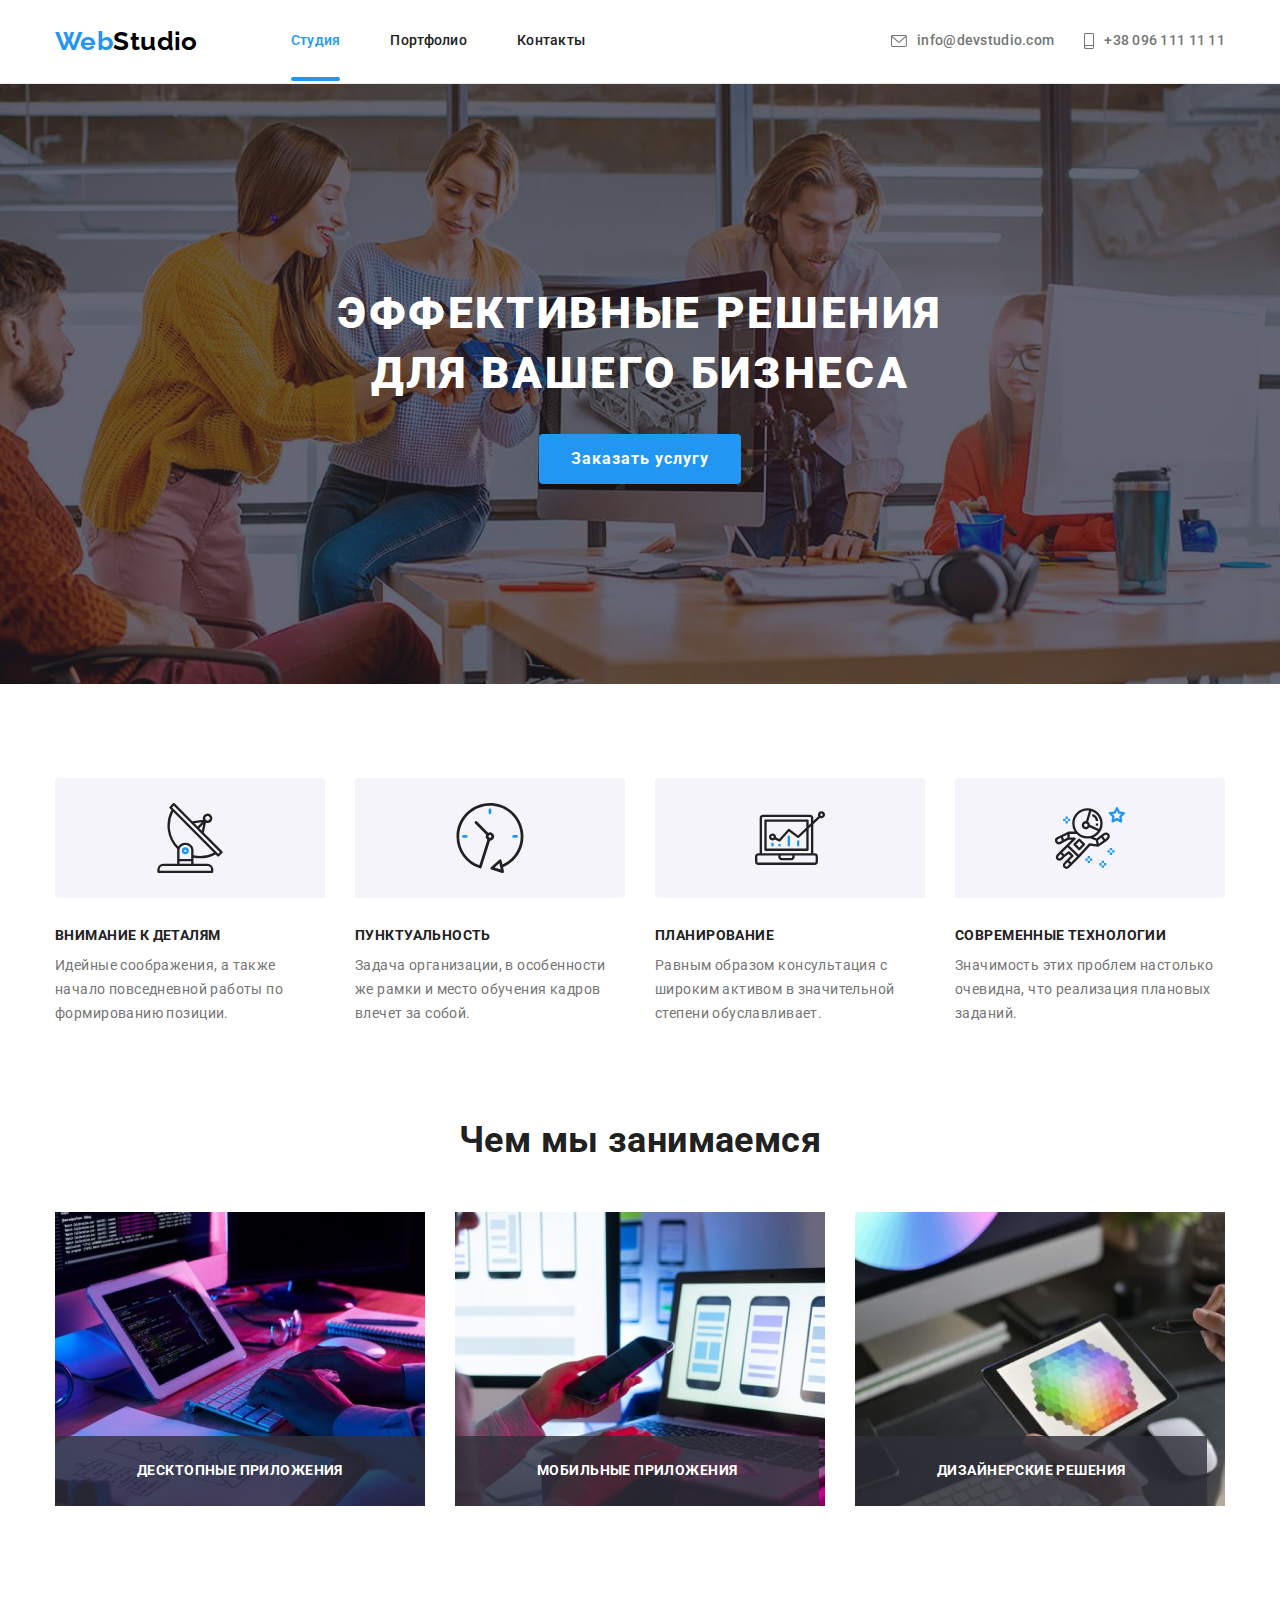
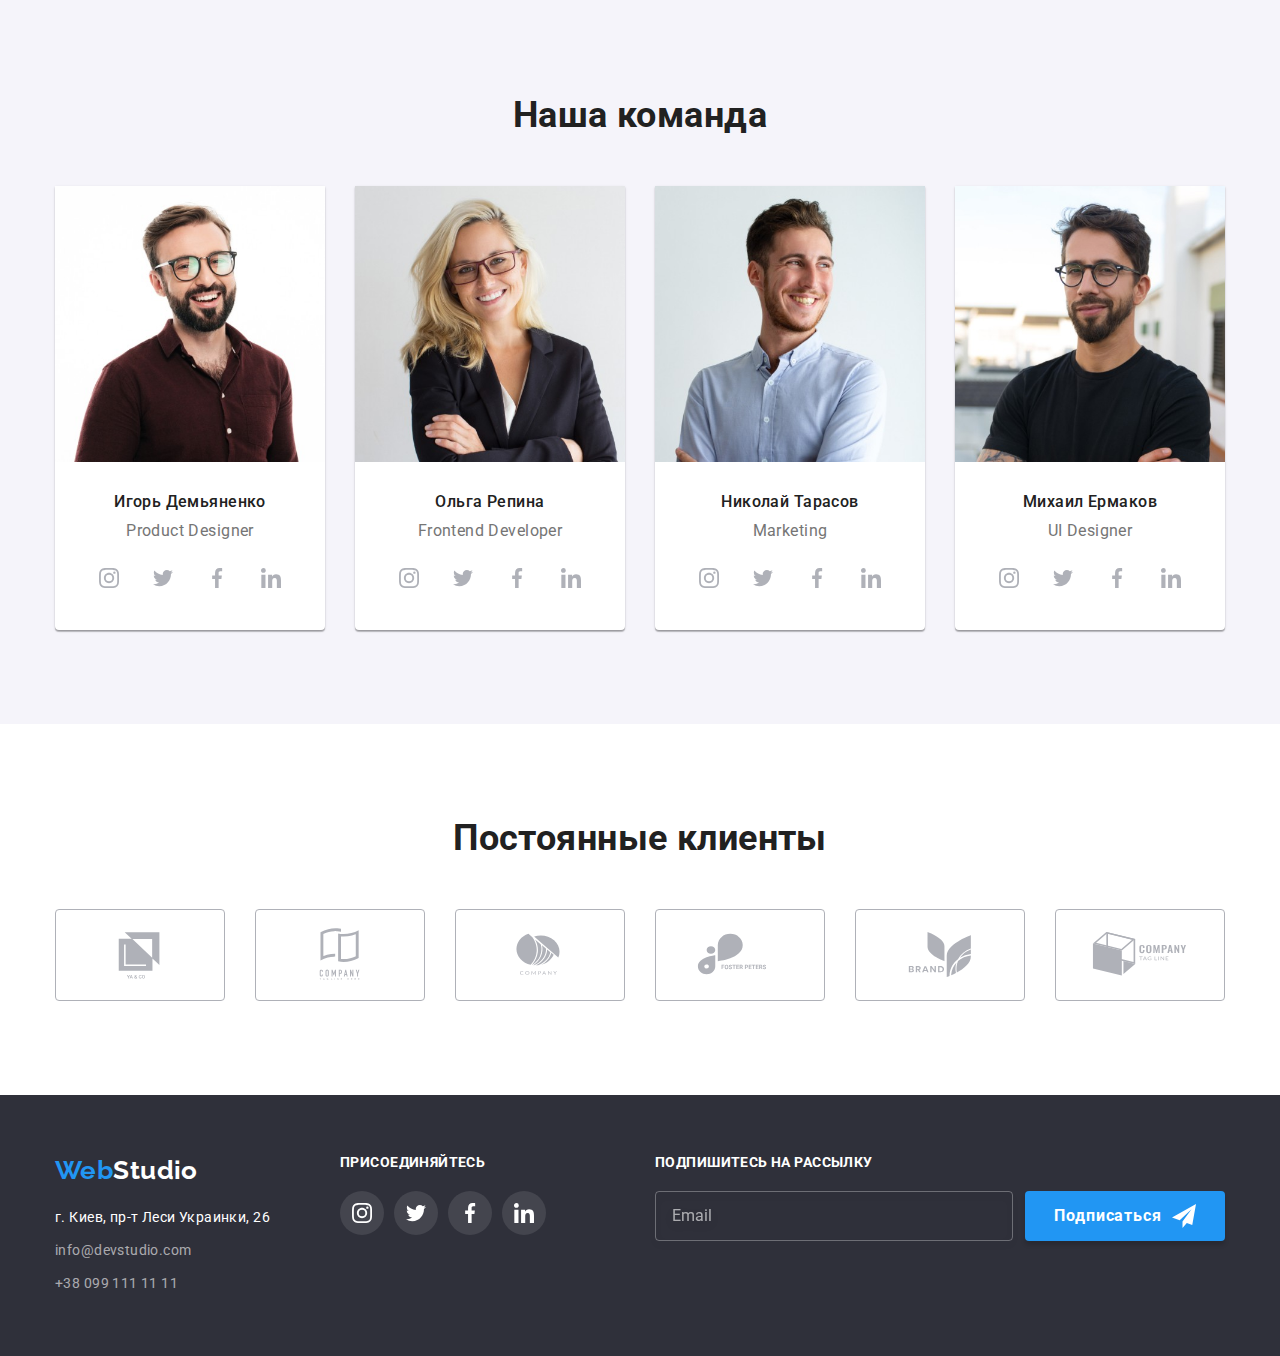
==== commit bf6302ef: "fix code" ====
--- a/index.html
+++ b/index.html
@@ -869,91 +869,95 @@
     <footer class="footer">
       <div class="container">
         <div class="footer__wrapper">
-          <div class="fotter__contacts">
-            <a class="logo logo__footer link" lang="en" href="./index.html"
-              ><span class="logo__footer--accent">Web</span>Studio</a
-            >
-            <address class="address">
-              <ul class="address__list list">
-                <li class="address__item">
+          <div class="footer__desctop">
+            <div class="fotter__contacts">
+              <a class="logo logo__footer link" lang="en" href="./index.html"
+                ><span class="logo__footer--accent">Web</span>Studio</a
+              >
+              <address class="address">
+                <ul class="address__list list">
+                  <li class="address__item">
+                    <a
+                      class="address__link link"
+                      href="https://goo.gl/maps/PPFv1zaZSDfDvedT9"
+                      target="_blank"
+                      rel="noopener noreferrer"
+                    >
+                      г. Киев, пр-т Леси Украинки, 26</a
+                    >
+                  </li>
+                  <li class="address__item">
+                    <a
+                      class="footer__link link"
+                      href="mailto:info@devstudio.com"
+                      >info@devstudio.com</a
+                    >
+                  </li>
+                  <li class="address__item">
+                    <a class="footer__link link" href="tel:+380991111111"
+                      >+38 099 111 11 11</a
+                    >
+                  </li>
+                </ul>
+              </address>
+            </div>
+            <div class="footer__socmedia">
+              <strong class="footer__text">Присоединяйтесь</strong>
+              <ul class="social-media list">
+                <li class="social-media__item">
                   <a
-                    class="address__link link"
-                    href="https://goo.gl/maps/PPFv1zaZSDfDvedT9"
+                    class="social-media__link social-media__link--light link"
+                    href=""
                     target="_blank"
                     rel="noopener noreferrer"
+                    aria-label="instagram"
                   >
-                    г. Киев, пр-т Леси Украинки, 26</a
+                    <svg class="social-media__icon" width="20" height="20">
+                      <use href="./images/icons.svg#icon-instagram"></use>
+                    </svg>
+                  </a>
+                </li>
+                <li class="social-media__item">
+                  <a
+                    class="social-media__link social-media__link--light link"
+                    href=""
+                    target="_blank"
+                    rel="noopener noreferrer"
+                    aria-label="twitter"
                   >
+                    <svg class="social-media__icon" width="20" height="20">
+                      <use href="./images/icons.svg#icon-twitter"></use>
+                    </svg>
+                  </a>
                 </li>
-                <li class="address__item">
-                  <a class="footer__link link" href="mailto:info@devstudio.com"
-                    >info@devstudio.com</a
+                <li class="social-media__item">
+                  <a
+                    class="social-media__link social-media__link--light link"
+                    href=""
+                    target="_blank"
+                    rel="noopener noreferrer"
+                    aria-label="facebook"
                   >
+                    <svg class="social-media__icon" width="20" height="20">
+                      <use href="./images/icons.svg#icon-facebook"></use>
+                    </svg>
+                  </a>
                 </li>
-                <li class="address__item">
-                  <a class="footer__link link" href="tel:+380991111111"
-                    >+38 099 111 11 11</a
+                <li class="social-media__item">
+                  <a
+                    class="social-media__link social-media__link--light link"
+                    href=""
+                    target="_blank"
+                    rel="noopener noreferrer"
+                    aria-label="linkedin"
                   >
+                    <svg class="social-media__icon" width="20" height="20">
+                      <use href="./images/icons.svg#icon-linkedin"></use>
+                    </svg>
+                  </a>
                 </li>
               </ul>
-            </address>
-          </div>
-          <div class="footer__socmedia">
-            <strong class="footer__text">Присоединяйтесь</strong>
-            <ul class="social-media list">
-              <li class="social-media__item">
-                <a
-                  class="social-media__link social-media__link--light link"
-                  href=""
-                  target="_blank"
-                  rel="noopener noreferrer"
-                  aria-label="instagram"
-                >
-                  <svg class="social-media__icon" width="20" height="20">
-                    <use href="./images/icons.svg#icon-instagram"></use>
-                  </svg>
-                </a>
-              </li>
-              <li class="social-media__item">
-                <a
-                  class="social-media__link social-media__link--light link"
-                  href=""
-                  target="_blank"
-                  rel="noopener noreferrer"
-                  aria-label="twitter"
-                >
-                  <svg class="social-media__icon" width="20" height="20">
-                    <use href="./images/icons.svg#icon-twitter"></use>
-                  </svg>
-                </a>
-              </li>
-              <li class="social-media__item">
-                <a
-                  class="social-media__link social-media__link--light link"
-                  href=""
-                  target="_blank"
-                  rel="noopener noreferrer"
-                  aria-label="facebook"
-                >
-                  <svg class="social-media__icon" width="20" height="20">
-                    <use href="./images/icons.svg#icon-facebook"></use>
-                  </svg>
-                </a>
-              </li>
-              <li class="social-media__item">
-                <a
-                  class="social-media__link social-media__link--light link"
-                  href=""
-                  target="_blank"
-                  rel="noopener noreferrer"
-                  aria-label="linkedin"
-                >
-                  <svg class="social-media__icon" width="20" height="20">
-                    <use href="./images/icons.svg#icon-linkedin"></use>
-                  </svg>
-                </a>
-              </li>
-            </ul>
+            </div>
           </div>
           <div class="form-wrapper">
             <strong class="form-wrapper__text">Подпишитесь на рассылку</strong>
--- a/css/main.min.css
+++ b/css/main.min.css
@@ -1 +1 @@
-:root{--main-font: "Roboto";--secondary-font: "Raleway";--main-txt-cl: #757575;--secondary-txt-cl: #212121;--dark-txt-cl: #000000;--white-txt-cl: #ffffff;--accent-txt-cl: #2196f3;--main-bg-cl: #ffffff;--grey-bg-cl: #f5f4fa;--dark-bg-cl: #2f303a;--btn-cl: #2196f3;--btn-active-cl: #188ce8;--items: 4;--indent: 30px;--anim: 250ms cubic-bezier(0.4, 0, 0.2, 1)}.visually-hidden{position:absolute;width:1px;height:1px;margin:-1px;border:0;padding:0;white-space:nowrap;-webkit-clip-path:inset(100%);clip-path:inset(100%);clip:rect(0 0 0 0);overflow:hidden}.hero{padding-top:94px;padding-bottom:94px}body{font-family:var(--main-font),sans-serif;font-size:14px;line-height:1.71;color:var(--main-txt-cl);letter-spacing:.03em;background-color:var(--main-bg-cl);width:100%}body.no-scroll{overflow:hidden}.link{text-decoration:none}.list{list-style:none;margin:0;padding:0}h1,h2,h3,h4,p{margin:0}img{display:block;max-width:100%;height:auto}.button{display:inline-block;margin-right:auto;margin-left:auto;min-width:200px;border-radius:4px;-webkit-box-shadow:0px 4px 4px rgba(0,0,0,.15);box-shadow:0px 4px 4px rgba(0,0,0,.15);border:rgba(0,0,0,0);background-color:var(--btn-cl);cursor:pointer;-webkit-transition:background-color var(--anim);transition:background-color var(--anim);font-family:inherit;font-weight:700;font-size:16px;line-height:1.88;display:-webkit-box;display:-ms-flexbox;display:flex;-webkit-box-align:center;-ms-flex-align:center;align-items:center;text-align:center;letter-spacing:.06em;color:var(--white-txt-cl)}.button .hero__button{padding:10px 32px}.button .hero__button:hover,.button .hero__button:focus{background-color:var(--btn-active-cl)}.card-set{display:-webkit-box;display:-ms-flexbox;display:flex;-ms-flex-wrap:wrap;flex-wrap:wrap;gap:var(--indent)}.card-set__item{-ms-flex-preferred-size:calc((100% - var(--indent)*(var(--items) - 1))/var(--items));flex-basis:calc((100% - var(--indent)*(var(--items) - 1))/var(--items))}.container{width:100%;padding-left:15px;padding-right:15px;margin-left:auto;margin-right:auto}@media screen and (min-width: 480px){.container{max-width:480px}}@media screen and (min-width: 768px){.container{max-width:768px}}@media screen and (min-width: 1200px){.container{max-width:1200px}}.section{padding-top:94px;padding-bottom:94px}@media screen and (min-width: 768px){.nav__link--current{position:relative;color:var(--accent-txt-cl);display:-webkit-box;display:-ms-flexbox;display:flex;-webkit-box-align:center;-ms-flex-align:center;align-items:center}.nav__link--current::after{content:"";position:absolute;bottom:0;left:0;width:100%;height:4px;display:inline-block;background-color:var(--btn-cl);border-radius:2px}}.section-title{font-size:36px;line-height:1.17;text-align:center;color:var(--secondary-txt-cl)}.social-media{display:-webkit-box;display:-ms-flexbox;display:flex;-webkit-box-pack:center;-ms-flex-pack:center;justify-content:center}.social-media__item:not(:last-child){margin-right:10px}.social-media__link{display:-webkit-box;display:-ms-flexbox;display:flex;-webkit-box-align:center;-ms-flex-align:center;align-items:center;-webkit-box-pack:center;-ms-flex-pack:center;justify-content:center;width:44px;height:44px;border-radius:50%;-webkit-transition:background-color var(--anim),color var(--anim);transition:background-color var(--anim),color var(--anim)}.social-media__link:hover,.social-media__link:focus{color:#fff;background-color:var(--btn-cl)}.social-media__link--grey{color:#afb1b8;background-color:#fff}.social-media__link--light{color:#fff;background-color:rgba(255,255,255,.1)}.social-media__icon{width:20px;height:20px;fill:currentColor}.logo{font-family:var(--secondary-font),sans-serif;font-weight:700;font-size:24px;line-height:1.17}@media screen and (min-width: 1200px){.logo{font-size:26px;line-height:1.19}}.logo__footer{display:-webkit-inline-box;display:-ms-inline-flexbox;display:inline-flex;text-align:center;margin-bottom:20px;color:var(--white-txt-cl)}.logo__footer--accent{color:var(--accent-txt-cl)}.header__logo{padding:16px 0px;color:var(--dark-txt-cl)}@media screen and (min-width: 768px){.header__logo{padding:26px 0px}}.header__logo--accent{color:var(--accent-txt-cl)}@media screen and (min-width: 768px){.form-wrapper{margin-right:auto;margin-left:auto}}@media screen and (min-width: 1200px){.form-wrapper{margin-right:0}}.form-wrapper__text{display:block;margin-bottom:20px;text-align:center;line-height:1.14;text-transform:uppercase;color:var(--white-txt-cl)}@media screen and (min-width: 1200px){.form-wrapper__text{text-align:start}}.form-subscribe{display:-webkit-box;display:-ms-flexbox;display:flex;-webkit-box-pack:center;-ms-flex-pack:center;justify-content:center;-webkit-box-align:center;-ms-flex-align:center;align-items:center;-webkit-box-orient:vertical;-webkit-box-direction:normal;-ms-flex-direction:column;flex-direction:column;gap:20px}@media screen and (min-width: 1200px){.form-subscribe{-webkit-box-orient:horizontal;-webkit-box-direction:normal;-ms-flex-direction:row;flex-direction:row;gap:12px}}.form-subscribe__button{display:-webkit-box;display:-ms-flexbox;display:flex;-webkit-box-pack:center;-ms-flex-pack:center;justify-content:center;-webkit-box-align:center;-ms-flex-align:center;align-items:center;gap:10px;min-height:50px}.form-subscribe__email{max-width:450px;height:50px;padding:15px 16px;background-color:rgba(0,0,0,0);outline:rgba(0,0,0,0);border:1px solid rgba(255,255,255,.3);-webkit-filter:drop-shadow(0px 4px 4px rgba(0, 0, 0, 0.15));filter:drop-shadow(0px 4px 4px rgba(0, 0, 0, 0.15));border-radius:4px;font-size:16px;line-height:1.25;display:-webkit-box;display:-ms-flexbox;display:flex;-webkit-box-align:center;-ms-flex-align:center;align-items:center;color:var(--white-txt-cl);cursor:pointer}@media screen and (min-width: 1200px){.form-subscribe__email{max-width:358px}}.form-subscribe__email::-webkit-input-placeholder{font-size:16px;line-height:1.25;display:-webkit-box;display:flex;-webkit-box-align:center;align-items:center;color:rgba(255,255,255,.6)}.form-subscribe__email::-moz-placeholder{font-size:16px;line-height:1.25;display:flex;align-items:center;color:rgba(255,255,255,.6)}.form-subscribe__email:-ms-input-placeholder{font-size:16px;line-height:1.25;display:-ms-flexbox;display:flex;-ms-flex-align:center;align-items:center;color:rgba(255,255,255,.6)}.form-subscribe__email::-ms-input-placeholder{font-size:16px;line-height:1.25;display:-ms-flexbox;display:flex;-ms-flex-align:center;align-items:center;color:rgba(255,255,255,.6)}.form-subscribe__email::placeholder{font-size:16px;line-height:1.25;display:-webkit-box;display:-ms-flexbox;display:flex;-webkit-box-align:center;-ms-flex-align:center;align-items:center;color:rgba(255,255,255,.6)}.form-btn{display:block;margin-right:auto;margin-left:auto;min-width:200px;border-radius:4px;-webkit-box-shadow:0px 4px 4px rgba(0,0,0,.15);box-shadow:0px 4px 4px rgba(0,0,0,.15);border:rgba(0,0,0,0);background-color:var(--btn-cl);cursor:pointer;-webkit-transition:background-color var(--anim);transition:background-color var(--anim);padding:10px 52px;font-family:inherit;font-weight:700;font-size:16px;line-height:1.88;letter-spacing:.06em;color:var(--white-txt-cl)}.form-btn:hover,.form-btn:focus{background-color:var(--btn-active-cl)}.form-checkbox{display:-webkit-box;display:-ms-flexbox;display:flex;-webkit-box-pack:center;-ms-flex-pack:center;justify-content:center;-webkit-box-align:center;-ms-flex-align:center;align-items:center;gap:8px;margin-bottom:30px}.form-checkbox-icon{display:-webkit-box;display:-ms-flexbox;display:flex;-webkit-box-align:center;-ms-flex-align:center;align-items:center;-webkit-box-pack:center;-ms-flex-pack:center;justify-content:center;fill:var(--main-bg-cl);border:2px solid #212121;border-radius:2px;-webkit-transition:fill var(--anim),background-color var(--anim),border var(--anim);transition:fill var(--anim),background-color var(--anim),border var(--anim)}.form-checkbox-input:checked+.form-checkbox-icon{fill:var(--main-bg-cl);background-color:var(--btn-cl);border:var(--btn-cl)}.form-checkbox-agreement{display:inline;-webkit-user-select:none;-moz-user-select:none;-ms-user-select:none;user-select:none;font-size:12px;line-height:1.17}@media screen and (min-width: 1200px){.form-checkbox-agreement{font-size:14px;line-height:1.71}}.form-checkbox-agreement-link{-webkit-text-decoration-line:underline;text-decoration-line:underline;font-size:12px;line-height:1.17;color:var(--accent-txt-cl)}@media screen and (min-width: 1200px){.form-checkbox-agreement-link{font-size:14px;line-height:1.71}}.contact-form{height:100%;display:inline-block}.contact-form-wrapper{margin-bottom:20px}.contact-form-group{display:block;position:relative;margin-bottom:10px}.contact-form-icon{position:absolute;top:11px;bottom:11px;left:12px;right:12px;-webkit-transform:translateY(100%);transform:translateY(100%);-webkit-transition:fill var(--anim);transition:fill var(--anim)}.contact-form-input:focus+.contact-form-icon{fill:var(--btn-cl)}.contact-form-input{width:370px;height:40px;padding-right:5px;padding-left:42px;background-color:rgba(0,0,0,0);outline:rgba(0,0,0,0);color:var(--secondary-txt-cl);border:1px solid rgba(33,33,33,.2);border-radius:4px;-webkit-transition:border-color var(--anim);transition:border-color var(--anim)}@media screen and (min-width: 1200px){.contact-form-input{width:448px}}.contact-form-input:focus{border-color:var(--btn-cl)}.contact-form-label{display:block;margin-bottom:4px;font-size:12px;line-height:1.17;letter-spacing:.01em}.contact-form-textarea{display:block;resize:none;width:100%;height:120px;padding:12px 16px;background-color:rgba(0,0,0,0);outline:rgba(0,0,0,0);border:1px solid rgba(33,33,33,.2);border-radius:4px;-webkit-transition:border-color var(--anim);transition:border-color var(--anim)}.contact-form-textarea:focus{border-color:var(--btn-cl)}.contact-form-textarea::-webkit-input-placeholder{font-size:14px;line-height:1.17;letter-spacing:.01em;color:rgba(117,117,117,.5);-webkit-transition:border-color var(--anim);transition:border-color var(--anim)}.contact-form-textarea::-moz-placeholder{font-size:14px;line-height:1.17;letter-spacing:.01em;color:rgba(117,117,117,.5);-moz-transition:border-color var(--anim);transition:border-color var(--anim)}.contact-form-textarea:-ms-input-placeholder{font-size:14px;line-height:1.17;letter-spacing:.01em;color:rgba(117,117,117,.5);-ms-transition:border-color var(--anim);transition:border-color var(--anim)}.contact-form-textarea::-ms-input-placeholder{font-size:14px;line-height:1.17;letter-spacing:.01em;color:rgba(117,117,117,.5);-ms-transition:border-color var(--anim);transition:border-color var(--anim)}.contact-form-textarea::placeholder{font-size:14px;line-height:1.17;letter-spacing:.01em;color:rgba(117,117,117,.5);-webkit-transition:border-color var(--anim);transition:border-color var(--anim)}.backdrop{position:fixed;top:0;left:0;z-index:10;width:100%;height:100%;background-color:rgba(0,0,0,.2);opacity:1;visibility:visible;pointer-events:initial;-webkit-transition:opacity var(--anim),visibility var(--anim);transition:opacity var(--anim),visibility var(--anim)}.backdrop.is-hidden{opacity:0;visibility:hidden;pointer-events:none}.backdrop.is-hidden .modal{-webkit-transform:translate(-50%, -50%) scale(0.75);transform:translate(-50%, -50%) scale(0.75)}.modal{padding:40px;position:absolute;top:50%;left:50%;-webkit-transform:translate(-50%, -50%) scale(1);transform:translate(-50%, -50%) scale(1);max-width:450px;background-color:#fff;-webkit-box-shadow:0px 1px 3px rgba(0,0,0,.12),0px 1px 1px rgba(0,0,0,.14),0px 2px 1px rgba(0,0,0,.2);box-shadow:0px 1px 3px rgba(0,0,0,.12),0px 1px 1px rgba(0,0,0,.14),0px 2px 1px rgba(0,0,0,.2);border-radius:4px;-webkit-transition:-webkit-transform var(--anim);transition:-webkit-transform var(--anim);transition:transform var(--anim);transition:transform var(--anim), -webkit-transform var(--anim)}@media screen and (min-width: 1200px){.modal{max-width:528px}}.modal-text{display:block;margin-bottom:12px;font-weight:700;font-size:20px;line-height:1.5;text-align:center;color:var(--secondary-txt-cl)}@media screen and (min-width: 1200px){.modal-text{line-height:1.15}}.modal-close-btn{position:absolute;top:8px;right:8px;display:-webkit-box;display:-ms-flexbox;display:flex;-webkit-box-align:center;-ms-flex-align:center;align-items:center;-webkit-box-pack:center;-ms-flex-pack:center;justify-content:center;padding:0;width:30px;height:30px;fill:#000;background-color:var(--main-bg-cl);border-radius:50%;border:1px solid rgba(0,0,0,.1);cursor:pointer}@media screen and (min-width: 768px){.modal-close-btn{max-width:768px}.modal-close-btn:hover,.modal-close-btn:focus{fill:var(--btn-cl)}}.button-list{display:-webkit-box;display:-ms-flexbox;display:flex;-ms-flex-wrap:wrap;flex-wrap:wrap;margin-bottom:40px;row-gap:15px}@media screen and (min-width: 768px){.button-list{-webkit-box-pack:center;-ms-flex-pack:center;justify-content:center;margin-bottom:50px}}@media screen and (min-width: 768px){.button-list{-webkit-box-pack:center;-ms-flex-pack:center;justify-content:center;margin-bottom:34px}}.button-item:not(:last-child){margin-right:8px}.btn-wrk-exmpl{padding:6px 22px;font-family:inherit;font-weight:500;font-size:16px;line-height:1.62;text-align:center;color:var(--secondary-txt-cl);border-radius:4px;border-color:rgba(0,0,0,0);background-color:var(--grey-bg-cl);cursor:pointer;-webkit-transition:color var(--anim),background-color var(--anim),-webkit-box-shadow var(--anim);transition:color var(--anim),background-color var(--anim),-webkit-box-shadow var(--anim);transition:color var(--anim),background-color var(--anim),box-shadow var(--anim);transition:color var(--anim),background-color var(--anim),box-shadow var(--anim),-webkit-box-shadow var(--anim)}.btn-wrk-exmpl:hover,.btn-wrk-exmpl:focus{color:var(--white-txt-cl);background-color:var(--btn-cl);-webkit-box-shadow:0px 3px 1px rgba(0,0,0,.1),0px 1px 2px rgba(0,0,0,.08),0px 2px 2px rgba(0,0,0,.12);box-shadow:0px 3px 1px rgba(0,0,0,.1),0px 1px 2px rgba(0,0,0,.08),0px 2px 2px rgba(0,0,0,.12)}.active-btn{color:var(--white-txt-cl);background-color:var(--btn-cl)}.nav{display:-webkit-box;display:-ms-flexbox;display:flex;-webkit-box-align:center;-ms-flex-align:center;align-items:center}.nav__list{display:-webkit-box;display:-ms-flexbox;display:flex;margin-left:93px}.nav__list{display:none}@media screen and (min-width: 768px){.nav__list{display:-webkit-box;display:-ms-flexbox;display:flex;-webkit-box-align:center;-ms-flex-align:center;align-items:center}.nav__list__list{display:-webkit-box;display:-ms-flexbox;display:flex;margin-left:93px}}.nav__item{margin-right:50px}.nav__item:last-child{margin-right:0}.nav__link{display:block;padding-top:32px;padding-bottom:32px;font-weight:500;line-height:1.14;letter-spacing:.02em;color:var(--secondary-txt-cl);-webkit-transition:color var(--anim);transition:color var(--anim)}.nav__link--current{color:var(--accent-txt-cl)}.nav__link:hover,.nav__link:focus{color:var(--accent-txt-cl)}.address{font-style:normal}.address__item:not(:last-child){margin-bottom:9px}.address__link{color:var(--white-txt-cl)}.mobile-menu-btn{background-color:rgba(0,0,0,0);border:none;width:40px;height:40px;display:-webkit-box;display:-ms-flexbox;display:flex;-webkit-box-align:center;-ms-flex-align:center;align-items:center;-webkit-box-pack:center;-ms-flex-pack:center;justify-content:center;margin-left:auto;z-index:1000}@media screen and (min-width: 768px){.mobile-menu-btn{display:none}}.mobile-menu-burger{-webkit-transition:500ms;transition:500ms}.mobile-menu-btn.is-open .mobile-menu-burger{opacity:0}.mobile-menu-close{opacity:0;-webkit-transition:500ms;transition:500ms}.mobile-menu-btn.is-open .mobile-menu-close{opacity:1}.mobile-menu{position:fixed;top:0;left:0;z-index:100;-webkit-transform:translateX(100%);transform:translateX(100%);width:100vw;height:100vh;padding:48px 40px;display:-webkit-box;display:-ms-flexbox;display:flex;-webkit-box-orient:vertical;-webkit-box-direction:normal;-ms-flex-direction:column;flex-direction:column;background-color:#fff;-webkit-transition:-webkit-transform 500ms;transition:-webkit-transform 500ms;transition:transform 500ms;transition:transform 500ms, -webkit-transform 500ms}.mobile-menu.is-open{-webkit-transform:translateX(0);transform:translateX(0)}@media screen and (min-width: 768px){.mobile-menu{display:none}}.mobile-menu-nav{margin-bottom:auto}.mobile-menu-nav-item:not(:last-child){margin-bottom:32px}.mobile-menu-nav-item .link{font-weight:500;font-size:40px;line-height:47px;letter-spacing:.02em;color:var(--secondary-txt-cl)}.mobile-menu-nav-item .current{color:#2196f3}.mobile-menu-contacts{margin-bottom:64px}.mobile-menu-contacts .link{font-weight:500;font-size:24px;line-height:28px;letter-spacing:.02em;color:#757575}.mobile-menu-contacts-item:not(:last-child){margin-bottom:32px}.mobile-menu-contacts-item .accent{font-size:34px;color:#2196f3}.mobile-menu-socials{display:-webkit-box;display:-ms-flexbox;display:flex;-webkit-box-align:center;-ms-flex-align:center;align-items:center;-ms-flex-wrap:wrap;flex-wrap:wrap;gap:10px}.mobile-menu-socials-link{font-weight:500;font-size:18px;line-height:1.22;letter-spacing:.02em;color:#2196f3}.mobile-menu-socials-item:not(:last-child) .mobile-menu-socials-link{padding-right:10px;border-right:1px solid rgba(33,33,33,.2)}.header{border-bottom:1px solid #ececec;background-color:#fff}@media screen and (min-width: 768px){.header__wrapper{display:-webkit-box;display:-ms-flexbox;display:flex;-webkit-box-align:center;-ms-flex-align:center;align-items:center}}.header-contacts{display:none}@media screen and (min-width: 768px){.header-contacts{display:-webkit-box;display:-ms-flexbox;display:flex;-webkit-box-align:center;-ms-flex-align:center;align-items:center;margin-left:auto;-webkit-box-align:start;-ms-flex-align:start;align-items:flex-start;-webkit-box-orient:vertical;-webkit-box-direction:normal;-ms-flex-direction:column;flex-direction:column;-webkit-box-pack:center;-ms-flex-pack:center;justify-content:center;gap:10px}}@media screen and (min-width: 768px)and (min-width: 1200px){.header-contacts{-webkit-box-orient:horizontal;-webkit-box-direction:normal;-ms-flex-direction:row;flex-direction:row;gap:30px}}@media screen and (min-width: 768px){.header-contacts__link{display:-webkit-box;display:-ms-flexbox;display:flex;-webkit-box-align:center;-ms-flex-align:center;align-items:center;font-weight:500;line-height:1.14;letter-spacing:.02em;color:var(--main-txt-cl);fill:#757575}}@media screen and (min-width: 768px)and (min-width: 768px){.header-contacts__link{-webkit-transition:color var(--anim),fill var(--anim);transition:color var(--anim),fill var(--anim)}.header-contacts__link:hover,.header-contacts__link:focus{color:var(--accent-txt-cl);fill:var(--accent-txt-cl)}}@media screen and (min-width: 768px){.header-contacts__icon{margin-right:10px}}.hero{max-width:100vw;padding-top:118px;padding-bottom:118px;margin-left:auto;margin-right:auto;background-color:var(--dark-bg-cl);background-position:center;background-repeat:no-repeat;background-size:cover;background-image:-webkit-gradient(linear, left top, right top, from(rgba(47, 48, 58, 0.4)), to(rgba(47, 48, 58, 0.4))),url(../images/hero-bg-img/hero_sm.jpg);background-image:linear-gradient(to right, rgba(47, 48, 58, 0.4), rgba(47, 48, 58, 0.4)),url(../images/hero-bg-img/hero_sm.jpg)}@media screen and (min-width: 768px){.hero{max-width:100vw}}@media screen and (min-width: 1200px){.hero{max-width:100vw;padding-top:200px;padding-bottom:200px}}@media(min-device-pixel-ratio: 2),(-webkit-min-device-pixel-ratio: 2),(min-resolution: 192dpi),(min-resolution: 2dppx){.hero{background-image:-webkit-gradient(linear, left top, right top, from(rgba(47, 48, 58, 0.4)), to(rgba(47, 48, 58, 0.4))),url(../../images/hero-bg-img/hero_sm@2x.jpg);background-image:linear-gradient(to right, rgba(47, 48, 58, 0.4), rgba(47, 48, 58, 0.4)),url(../../images/hero-bg-img/hero_sm@2x.jpg)}}@media screen and (min-width: 768px){.hero{background-image:-webkit-gradient(linear, left top, right top, from(rgba(47, 48, 58, 0.4)), to(rgba(47, 48, 58, 0.4))),url(../images/hero-bg-img/hero_md.jpg);background-image:linear-gradient(to right, rgba(47, 48, 58, 0.4), rgba(47, 48, 58, 0.4)),url(../images/hero-bg-img/hero_md.jpg)}}@media screen and (min-width: 768px)and (min-device-pixel-ratio: 2),screen and (min-width: 768px)and (-webkit-min-device-pixel-ratio: 2),screen and (min-width: 768px)and (min-resolution: 192dpi),screen and (min-width: 768px)and (min-resolution: 2dppx){.hero{background-image:-webkit-gradient(linear, left top, right top, from(rgba(47, 48, 58, 0.4)), to(rgba(47, 48, 58, 0.4))),url(../../images/hero-bg-img/hero_md@2x.jpg);background-image:linear-gradient(to right, rgba(47, 48, 58, 0.4), rgba(47, 48, 58, 0.4)),url(../../images/hero-bg-img/hero_md@2x.jpg)}}@media screen and (min-width: 1200px){.hero{background-image:-webkit-gradient(linear, left top, right top, from(rgba(47, 48, 58, 0.4)), to(rgba(47, 48, 58, 0.4))),url(../images/hero-bg-img/hero_lg.jpg);background-image:linear-gradient(to right, rgba(47, 48, 58, 0.4), rgba(47, 48, 58, 0.4)),url(../images/hero-bg-img/hero_lg.jpg)}}@media screen and (min-width: 1200px)and (min-device-pixel-ratio: 2),screen and (min-width: 1200px)and (-webkit-min-device-pixel-ratio: 2),screen and (min-width: 1200px)and (min-resolution: 192dpi),screen and (min-width: 1200px)and (min-resolution: 2dppx){.hero{background-image:-webkit-gradient(linear, left top, right top, from(rgba(47, 48, 58, 0.4)), to(rgba(47, 48, 58, 0.4))),url(../../images/hero-bg-img/hero_lg@2x.jpg);background-image:linear-gradient(to right, rgba(47, 48, 58, 0.4), rgba(47, 48, 58, 0.4)),url(../../images/hero-bg-img/hero_lg@2x.jpg)}}.hero__title{margin-left:auto;margin-right:auto;margin-bottom:30px;font-weight:900;font-size:26px;line-height:1.62;text-align:center;letter-spacing:.06em;text-transform:uppercase;color:#fff}@media screen and (min-width: 1200px){.hero__title{width:696px;font-weight:900;font-size:44px;line-height:1.36;text-align:center;letter-spacing:.06em;text-transform:uppercase;color:var(--white-txt-cl)}}.hero__button{padding:10px 32px}.hero__button:hover,.hero__button:focus{background-color:var(--btn-active-cl)}.features{padding-top:60px;padding-bottom:60px}@media screen and (min-width: 1200px){.features{padding-top:94px;padding-bottom:94px}}.features__title{margin-bottom:10px}.features__list{--items: 1}@media screen and (min-width: 768px){.features__list{--items: 2}}@media screen and (min-width: 1200px){.features__list{--items: 4}}.features__item{width:100%}.title{font-size:14px;text-transform:uppercase;line-height:1.14;text-align:center}@media screen and (min-width: 768px){.title{text-align:start}}.title--black{color:var(--secondary-txt-cl)}.features__iconfill{display:-webkit-box;display:-ms-flexbox;display:flex;-webkit-box-align:center;-ms-flex-align:center;align-items:center;-webkit-box-pack:center;-ms-flex-pack:center;justify-content:center;margin-bottom:30px;max-width:450px;height:120px;background-color:#f5f4fa;border-radius:4px}@media screen and (min-width: 768px){.features__iconfill{max-width:354px}}@media screen and (min-width: 1200px){.features__iconfill{max-width:270px}}.what-do{display:none}@media screen and (min-width: 1200px){.what-do{display:-webkit-box;display:-ms-flexbox;display:flex;padding-bottom:94px}}.what-do__title{margin-bottom:50px}.what-do__list{display:-webkit-box;display:-ms-flexbox;display:flex}.what-do__item{position:relative;display:block}.what-do__item:not(:last-child){margin-right:30px}.what-do__desc{position:absolute;bottom:0;left:0;font-weight:700;font-size:14px;line-height:1.14;letter-spacing:.03em;text-transform:uppercase;color:#fff;padding:27px 82px;display:-webkit-box;display:-ms-flexbox;display:flex;-webkit-box-align:center;-ms-flex-align:center;align-items:center;-webkit-box-pack:center;-ms-flex-pack:center;justify-content:center;max-width:370px;height:70px;background-color:rgba(47,48,58,.8)}.team{padding-top:60px;padding-bottom:60px;background-color:var(--grey-bg-cl)}@media screen and (min-width: 1200px){.team{padding-top:94px;padding-bottom:94px}}.team__list{--items: 1}@media screen and (min-width: 768px){.team__list{--items: 2}}@media screen and (min-width: 1200px){.team__list{--items: 4}}.team__title{margin-bottom:30px}@media screen and (min-width: 1200px){.team__title{margin-bottom:50px}}.team__item{border-radius:0px 0px 4px 4px;-webkit-box-shadow:0px 1px 3px rgba(0,0,0,.12),0px 1px 1px rgba(0,0,0,.14),0px 2px 1px rgba(0,0,0,.2);box-shadow:0px 1px 3px rgba(0,0,0,.12),0px 1px 1px rgba(0,0,0,.14),0px 2px 1px rgba(0,0,0,.2);background-color:var(--main-bg-cl)}.team__wrapper{padding:30px 0px}.team__subtitle{margin-bottom:10px;font-weight:500;font-size:16px;line-height:1.19;text-align:center;color:var(--secondary-txt-cl)}.team__position{margin-bottom:16px;font-size:16px;line-height:1.19;text-align:center;color:var(--main-txt-cl)}.social-media{display:-webkit-box;display:-ms-flexbox;display:flex;-webkit-box-pack:center;-ms-flex-pack:center;justify-content:center;gap:10px}.social-media__link{display:-webkit-box;display:-ms-flexbox;display:flex;-webkit-box-align:center;-ms-flex-align:center;align-items:center;-webkit-box-pack:center;-ms-flex-pack:center;justify-content:center;width:44px;height:44px;border-radius:50%;-webkit-transition:background-color var(--anim),color var(--anim);transition:background-color var(--anim),color var(--anim)}.social-media__link:hover,.social-media__link:focus{color:#fff;background-color:var(--btn-cl)}.social-media__link--grey{color:#afb1b8;background-color:#fff}.social-media__link--light{color:#fff;background-color:rgba(255,255,255,.1)}.social-media__icon{width:20px;height:20px;fill:currentColor}.footer{padding:60px 0px;background-color:#2f303a}.footer__wrapper{display:-webkit-box;display:-ms-flexbox;display:flex;-webkit-box-orient:vertical;-webkit-box-direction:normal;-ms-flex-direction:column;flex-direction:column}@media screen and (min-width: 768px){.footer__wrapper{-webkit-box-orient:horizontal;-webkit-box-direction:normal;-ms-flex-direction:row;flex-direction:row;-ms-flex-wrap:wrap;flex-wrap:wrap;-webkit-box-align:start;-ms-flex-align:start;align-items:flex-start;-webkit-box-align:baseline;-ms-flex-align:baseline;align-items:baseline;-ms-flex-pack:distribute;justify-content:space-around}}@media screen and (min-width: 768px)and (min-width: 1200px){.footer__wrapper{-webkit-box-orient:horizontal;-webkit-box-direction:normal;-ms-flex-direction:row;flex-direction:row;-webkit-box-align:baseline;-ms-flex-align:baseline;align-items:baseline;-webkit-box-pack:start;-ms-flex-pack:start;justify-content:flex-start}}.fotter__contacts{text-align:center;margin-bottom:60px}@media screen and (min-width: 1200px){.fotter__contacts{margin-bottom:0;margin-right:70px;text-align:start}}.footer__link{color:rgba(255,255,255,.6);-webkit-transition:color var(--anim);transition:color var(--anim)}.footer__link:hover,.footer__link:focus{color:var(--accent-txt-cl)}.footer__socmedia{text-align:center;margin-bottom:60px}@media screen and (min-width: 1200px){.footer__socmedia{text-align:start}}.footer__text{display:block;font-weight:700;line-height:1.14;text-transform:uppercase;margin-bottom:20px;color:var(--main-bg-cl)}.works-examples{padding-top:60px;padding-bottom:60px}@media screen and (min-width: 1200px){.works-examples{padding-top:94px;padding-bottom:94px}}.container-wrk-exmpl{background-color:var(--main-bg-cl);--items: 1;cursor:pointer}@media screen and (min-width: 768px){.container-wrk-exmpl{--items: 2}}@media screen and (min-width: 1200px){.container-wrk-exmpl{width:100%;--items: 3}}.work-exmpl-link{display:block;-webkit-transition:-webkit-transform var(--anim),-webkit-box-shadow var(--anim);transition:-webkit-transform var(--anim),-webkit-box-shadow var(--anim);transition:transform var(--anim),box-shadow var(--anim);transition:transform var(--anim),box-shadow var(--anim),-webkit-transform var(--anim),-webkit-box-shadow var(--anim)}.work-exmpl-link:hover,.work-exmpl-link:focus{-webkit-box-shadow:0px 1px 1px rgba(0,0,0,.12),0px 4px 4px rgba(0,0,0,.06),1px 4px 6px rgba(0,0,0,.16);box-shadow:0px 1px 1px rgba(0,0,0,.12),0px 4px 4px rgba(0,0,0,.06),1px 4px 6px rgba(0,0,0,.16)}.thumb-work-exmpl{position:relative;overflow:hidden}.examples-text{padding:20px 24px;border:1px solid #eee;border-top:0px}@media screen and (min-width: 768px){.examples-text-special{padding-top:20px;padding-bottom:56px;padding-left:24px;padding-right:24px}}@media screen and (min-width: 1200px){.examples-text-special{padding:20px 24px}}.title-wrk-exmpl{margin-bottom:4px;font-size:18px;line-height:2;letter-spacing:.06em;color:var(--secondary-txt-cl)}.desc-wrk-exmpl{font-size:16px;line-height:1.88;color:var(--main-txt-cl)}.portfolio-overlay{position:absolute;top:0;left:0;display:-webkit-box;display:-ms-flexbox;display:flex;-webkit-box-align:center;-ms-flex-align:center;align-items:center;-webkit-box-pack:center;-ms-flex-pack:center;justify-content:center;padding:63px 24px;-webkit-transform:translateY(100%);transform:translateY(100%);-webkit-backdrop-filter:blur(5px);backdrop-filter:blur(5px);background-color:rgba(33,150,243,.9);-webkit-transition:-webkit-transform 250ms cubic-bezier(0.4, 0, 0.2, 1);transition:-webkit-transform 250ms cubic-bezier(0.4, 0, 0.2, 1);transition:transform 250ms cubic-bezier(0.4, 0, 0.2, 1);transition:transform 250ms cubic-bezier(0.4, 0, 0.2, 1), -webkit-transform 250ms cubic-bezier(0.4, 0, 0.2, 1);width:100%;height:100%}.work-exmpl-link:hover .portfolio-overlay,.work-exmpl-link:focus .portfolio-overlayy{-webkit-transform:translateY(0);transform:translateY(0)}.portfolio-desc{font-size:18px;line-height:1.56;color:var(--white-txt-cl)}.clients{padding-top:60px;padding-bottom:60px}@media screen and (min-width: 1200px){.clients{padding-top:94px;padding-bottom:94px}}.clients__title{margin-bottom:50px}.clients__list{--items: 2}@media screen and (min-width: 768px){.clients__list{--items: 3}}@media screen and (min-width: 1200px){.clients__list{--items: 6}}.clients__title{font-size:28px;line-height:1.18;text-align:center;color:#212121}@media screen and (min-width: 1200px){.clients__title{font-size:36px;line-height:1.14}}.clients__wrapper{display:-webkit-box;display:-ms-flexbox;display:flex;-webkit-box-pack:center;-ms-flex-pack:center;justify-content:center;gap:30px}.clients__iconfill{width:210px;height:92px}.clients__link{display:-webkit-box;display:-ms-flexbox;display:flex;-webkit-box-pack:center;-ms-flex-pack:center;justify-content:center;-webkit-box-align:center;-ms-flex-align:center;align-items:center;width:100%;height:100%;color:#afb1b8;border:1px solid #afb1b8;border-radius:4px;-webkit-transition:color var(--anim),border var(--anim);transition:color var(--anim),border var(--anim)}.clients__link:hover,.clients__link:focus{color:var(--accent-txt-cl);border:1px solid #2196f3}.clients__icon{fill:currentColor}/*# sourceMappingURL=main.min.css.map */+:root{--main-font: "Roboto";--secondary-font: "Raleway";--main-txt-cl: #757575;--secondary-txt-cl: #212121;--dark-txt-cl: #000000;--white-txt-cl: #ffffff;--accent-txt-cl: #2196f3;--main-bg-cl: #ffffff;--grey-bg-cl: #f5f4fa;--dark-bg-cl: #2f303a;--btn-cl: #2196f3;--btn-active-cl: #188ce8;--items: 4;--indent: 30px;--anim: 250ms cubic-bezier(0.4, 0, 0.2, 1)}.visually-hidden{position:absolute;width:1px;height:1px;margin:-1px;border:0;padding:0;white-space:nowrap;-webkit-clip-path:inset(100%);clip-path:inset(100%);clip:rect(0 0 0 0);overflow:hidden}.hero{padding-top:94px;padding-bottom:94px}body{font-family:var(--main-font),sans-serif;font-size:14px;line-height:1.71;color:var(--main-txt-cl);letter-spacing:.03em;background-color:var(--main-bg-cl);width:100%}body.no-scroll{overflow:hidden}.link{text-decoration:none}.list{list-style:none;margin:0;padding:0}h1,h2,h3,h4,p{margin:0}img{display:block;max-width:100%;height:auto}.button{display:inline-block;margin-right:auto;margin-left:auto;min-width:200px;border-radius:4px;-webkit-box-shadow:0px 4px 4px rgba(0,0,0,.15);box-shadow:0px 4px 4px rgba(0,0,0,.15);border:rgba(0,0,0,0);background-color:var(--btn-cl);cursor:pointer;-webkit-transition:background-color var(--anim);transition:background-color var(--anim);font-family:inherit;font-weight:700;font-size:16px;line-height:1.88;display:-webkit-box;display:-ms-flexbox;display:flex;-webkit-box-align:center;-ms-flex-align:center;align-items:center;text-align:center;letter-spacing:.06em;color:var(--white-txt-cl)}.button .hero__button{padding:10px 32px}.button .hero__button:hover,.button .hero__button:focus{background-color:var(--btn-active-cl)}.card-set{display:-webkit-box;display:-ms-flexbox;display:flex;-ms-flex-wrap:wrap;flex-wrap:wrap;gap:var(--indent)}.card-set__item{-ms-flex-preferred-size:calc((100% - var(--indent)*(var(--items) - 1))/var(--items));flex-basis:calc((100% - var(--indent)*(var(--items) - 1))/var(--items))}.container{width:100%;padding-left:15px;padding-right:15px;margin-left:auto;margin-right:auto}@media screen and (min-width: 480px){.container{max-width:480px}}@media screen and (min-width: 768px){.container{max-width:768px}}@media screen and (min-width: 1200px){.container{max-width:1200px}}.section{padding-top:94px;padding-bottom:94px}@media screen and (min-width: 768px){.nav__link--current{position:relative;color:var(--accent-txt-cl);display:-webkit-box;display:-ms-flexbox;display:flex;-webkit-box-align:center;-ms-flex-align:center;align-items:center}.nav__link--current::after{content:"";position:absolute;bottom:0;left:0;width:100%;height:4px;display:inline-block;background-color:var(--btn-cl);border-radius:2px}}.section-title{font-size:36px;line-height:1.17;text-align:center;color:var(--secondary-txt-cl)}.social-media{display:-webkit-box;display:-ms-flexbox;display:flex;-webkit-box-pack:center;-ms-flex-pack:center;justify-content:center}.social-media__link{display:-webkit-box;display:-ms-flexbox;display:flex;-webkit-box-align:center;-ms-flex-align:center;align-items:center;-webkit-box-pack:center;-ms-flex-pack:center;justify-content:center;width:44px;height:44px;border-radius:50%;-webkit-transition:background-color var(--anim),color var(--anim);transition:background-color var(--anim),color var(--anim)}.social-media__link:hover,.social-media__link:focus{color:#fff;background-color:var(--btn-cl)}.social-media__link--grey{color:#afb1b8;background-color:#fff}.social-media__link--light{color:#fff;background-color:rgba(255,255,255,.1)}.social-media__icon{width:20px;height:20px;fill:currentColor}.logo{font-family:var(--secondary-font),sans-serif;font-weight:700;font-size:24px;line-height:1.17}@media screen and (min-width: 1200px){.logo{font-size:26px;line-height:1.19}}.logo__footer{display:-webkit-inline-box;display:-ms-inline-flexbox;display:inline-flex;text-align:center;margin-bottom:20px;color:var(--white-txt-cl)}.logo__footer--accent{color:var(--accent-txt-cl)}.header__logo{padding:16px 0px;color:var(--dark-txt-cl)}@media screen and (min-width: 768px){.header__logo{padding:26px 0px}}.header__logo--accent{color:var(--accent-txt-cl)}@media screen and (min-width: 768px){.form-wrapper{margin-right:auto;margin-left:auto}}@media screen and (min-width: 1200px){.form-wrapper{margin-right:0}}.form-wrapper__text{display:block;margin-bottom:20px;text-align:center;line-height:1.14;text-transform:uppercase;color:var(--white-txt-cl)}@media screen and (min-width: 1200px){.form-wrapper__text{text-align:start}}.form-subscribe{width:100%}@media screen and (min-width: 1200px){.form-subscribe{display:-webkit-box;display:-ms-flexbox;display:flex;-webkit-box-pack:center;-ms-flex-pack:center;justify-content:center;-webkit-box-align:start;-ms-flex-align:start;align-items:flex-start;-webkit-box-orient:horizontal;-webkit-box-direction:normal;-ms-flex-direction:row;flex-direction:row;gap:12px}}.form-subscribe__button{display:-webkit-box;display:-ms-flexbox;display:flex;-webkit-box-pack:center;-ms-flex-pack:center;justify-content:center;-webkit-box-align:center;-ms-flex-align:center;align-items:center;gap:10px;min-height:50px}.form-subscribe__email{width:100%;margin-bottom:20px;height:50px;padding:15px 16px;background-color:rgba(0,0,0,0);outline:rgba(0,0,0,0);border:1px solid rgba(255,255,255,.3);-webkit-filter:drop-shadow(0px 4px 4px rgba(0, 0, 0, 0.15));filter:drop-shadow(0px 4px 4px rgba(0, 0, 0, 0.15));border-radius:4px;font-size:16px;line-height:1.25;display:-webkit-box;display:-ms-flexbox;display:flex;-webkit-box-align:center;-ms-flex-align:center;align-items:center;color:var(--white-txt-cl);cursor:pointer}@media screen and (min-width: 768px){.form-subscribe__email{min-width:450px;margin-left:auto;margin-right:auto}}@media screen and (min-width: 768px)and (min-width: 1200px){.form-subscribe__email{min-width:358px}}@media screen and (min-width: 768px){.form-subscribe__email::-webkit-input-placeholder{font-size:16px;line-height:1.25;display:-webkit-box;display:flex;-webkit-box-align:center;align-items:center;color:rgba(255,255,255,.6)}.form-subscribe__email::-moz-placeholder{font-size:16px;line-height:1.25;display:flex;align-items:center;color:rgba(255,255,255,.6)}.form-subscribe__email:-ms-input-placeholder{font-size:16px;line-height:1.25;display:-ms-flexbox;display:flex;-ms-flex-align:center;align-items:center;color:rgba(255,255,255,.6)}.form-subscribe__email::-ms-input-placeholder{font-size:16px;line-height:1.25;display:-ms-flexbox;display:flex;-ms-flex-align:center;align-items:center;color:rgba(255,255,255,.6)}.form-subscribe__email::placeholder{font-size:16px;line-height:1.25;display:-webkit-box;display:-ms-flexbox;display:flex;-webkit-box-align:center;-ms-flex-align:center;align-items:center;color:rgba(255,255,255,.6)}}@media screen and (min-width: 768px){.form-subscribe__email .form-wrapper{display:-webkit-box;display:-ms-flexbox;display:flex;display:flex;-webkit-box-orient:vertical;-webkit-box-direction:normal;-ms-flex-direction:column;flex-direction:column;-webkit-box-align:center;-ms-flex-align:center;align-items:center;-ms-flex-line-pack:center;align-content:center;width:100%}}@media screen and (min-width: 1200px){.form-subscribe__email .form-wrapper{display:block;width:100%}}.form-btn{display:block;margin-right:auto;margin-left:auto;min-width:200px;border-radius:4px;-webkit-box-shadow:0px 4px 4px rgba(0,0,0,.15);box-shadow:0px 4px 4px rgba(0,0,0,.15);border:rgba(0,0,0,0);background-color:var(--btn-cl);cursor:pointer;-webkit-transition:background-color var(--anim);transition:background-color var(--anim);padding:10px 52px;font-family:inherit;font-weight:700;font-size:16px;line-height:1.88;letter-spacing:.06em;color:var(--white-txt-cl)}.form-btn:hover,.form-btn:focus{background-color:var(--btn-active-cl)}.form-checkbox{display:-webkit-box;display:-ms-flexbox;display:flex;-webkit-box-pack:center;-ms-flex-pack:center;justify-content:center;-webkit-box-align:center;-ms-flex-align:center;align-items:center;gap:8px;margin-bottom:30px}.form-checkbox-icon{display:-webkit-box;display:-ms-flexbox;display:flex;-webkit-box-align:center;-ms-flex-align:center;align-items:center;-webkit-box-pack:center;-ms-flex-pack:center;justify-content:center;fill:var(--main-bg-cl);border:2px solid #212121;border-radius:2px;-webkit-transition:fill var(--anim),background-color var(--anim),border var(--anim);transition:fill var(--anim),background-color var(--anim),border var(--anim)}.form-checkbox-input:checked+.form-checkbox-icon{fill:var(--main-bg-cl);background-color:var(--btn-cl);border:var(--btn-cl)}.form-checkbox-agreement{display:inline;-webkit-user-select:none;-moz-user-select:none;-ms-user-select:none;user-select:none;font-size:12px;line-height:1.17}@media screen and (min-width: 1200px){.form-checkbox-agreement{font-size:14px;line-height:1.71}}.form-checkbox-agreement-link{-webkit-text-decoration-line:underline;text-decoration-line:underline;font-size:12px;line-height:1.17;color:var(--accent-txt-cl)}@media screen and (min-width: 1200px){.form-checkbox-agreement-link{font-size:14px;line-height:1.71}}.contact-form{height:100%;display:inline-block}.contact-form-wrapper{margin-bottom:20px}.contact-form-group{display:block;position:relative;margin-bottom:10px}.contact-form-icon{position:absolute;top:11px;bottom:11px;left:12px;right:12px;-webkit-transform:translateY(100%);transform:translateY(100%);-webkit-transition:fill var(--anim);transition:fill var(--anim)}.contact-form-input:focus+.contact-form-icon{fill:var(--btn-cl)}.contact-form-input{width:100%;height:40px;padding-right:5px;padding-left:42px;background-color:rgba(0,0,0,0);outline:rgba(0,0,0,0);color:var(--secondary-txt-cl);border:1px solid rgba(33,33,33,.2);border-radius:4px;-webkit-transition:border-color var(--anim);transition:border-color var(--anim)}@media screen and (min-width: 1200px){.contact-form-input{width:448px}}.contact-form-input:focus{border-color:var(--btn-cl)}.contact-form-label{display:block;margin-bottom:4px;font-size:12px;line-height:1.17;letter-spacing:.01em}.contact-form-textarea{display:block;resize:none;width:100%;height:120px;padding:12px 16px;background-color:rgba(0,0,0,0);outline:rgba(0,0,0,0);border:1px solid rgba(33,33,33,.2);border-radius:4px;-webkit-transition:border-color var(--anim);transition:border-color var(--anim)}.contact-form-textarea:focus{border-color:var(--btn-cl)}.contact-form-textarea::-webkit-input-placeholder{font-size:14px;line-height:1.17;letter-spacing:.01em;color:rgba(117,117,117,.5);-webkit-transition:border-color var(--anim);transition:border-color var(--anim)}.contact-form-textarea::-moz-placeholder{font-size:14px;line-height:1.17;letter-spacing:.01em;color:rgba(117,117,117,.5);-moz-transition:border-color var(--anim);transition:border-color var(--anim)}.contact-form-textarea:-ms-input-placeholder{font-size:14px;line-height:1.17;letter-spacing:.01em;color:rgba(117,117,117,.5);-ms-transition:border-color var(--anim);transition:border-color var(--anim)}.contact-form-textarea::-ms-input-placeholder{font-size:14px;line-height:1.17;letter-spacing:.01em;color:rgba(117,117,117,.5);-ms-transition:border-color var(--anim);transition:border-color var(--anim)}.contact-form-textarea::placeholder{font-size:14px;line-height:1.17;letter-spacing:.01em;color:rgba(117,117,117,.5);-webkit-transition:border-color var(--anim);transition:border-color var(--anim)}.backdrop{position:fixed;top:0;left:0;z-index:10;width:100%;height:100%;background-color:rgba(0,0,0,.2);opacity:1;visibility:visible;pointer-events:initial;-webkit-transition:opacity var(--anim),visibility var(--anim);transition:opacity var(--anim),visibility var(--anim)}.backdrop.is-hidden{opacity:0;visibility:hidden;pointer-events:none}.backdrop.is-hidden .modal{-webkit-transform:translate(-50%, -50%) scale(0.75);transform:translate(-50%, -50%) scale(0.75)}.modal{padding:40px;position:relative;width:100%;top:50%;left:50%;-webkit-transform:translate(-50%, -50%) scale(1);transform:translate(-50%, -50%) scale(1);max-width:450px;background-color:#fff;-webkit-box-shadow:0px 1px 3px rgba(0,0,0,.12),0px 1px 1px rgba(0,0,0,.14),0px 2px 1px rgba(0,0,0,.2);box-shadow:0px 1px 3px rgba(0,0,0,.12),0px 1px 1px rgba(0,0,0,.14),0px 2px 1px rgba(0,0,0,.2);border-radius:4px;-webkit-transition:-webkit-transform var(--anim);transition:-webkit-transform var(--anim);transition:transform var(--anim);transition:transform var(--anim), -webkit-transform var(--anim)}@media screen and (min-width: 1200px){.modal{max-width:528px}}.modal-text{display:block;margin-bottom:12px;font-weight:700;font-size:20px;line-height:1.5;text-align:center;color:var(--secondary-txt-cl)}@media screen and (min-width: 1200px){.modal-text{line-height:1.15}}.modal-close-btn{position:absolute;top:8px;right:8px;display:-webkit-box;display:-ms-flexbox;display:flex;-webkit-box-align:center;-ms-flex-align:center;align-items:center;-webkit-box-pack:center;-ms-flex-pack:center;justify-content:center;padding:0;width:30px;height:30px;fill:#000;background-color:var(--main-bg-cl);border-radius:50%;border:1px solid rgba(0,0,0,.1);cursor:pointer}@media screen and (min-width: 768px){.modal-close-btn{max-width:768px}.modal-close-btn:hover,.modal-close-btn:focus{fill:var(--btn-cl)}}.button-list{display:-webkit-box;display:-ms-flexbox;display:flex;-ms-flex-wrap:wrap;flex-wrap:wrap;margin-bottom:40px;row-gap:15px}@media screen and (min-width: 768px){.button-list{-webkit-box-pack:center;-ms-flex-pack:center;justify-content:center;margin-bottom:50px}}@media screen and (min-width: 768px){.button-list{-webkit-box-pack:center;-ms-flex-pack:center;justify-content:center;margin-bottom:34px}}.button-item:not(:last-child){margin-right:8px}.btn-wrk-exmpl{padding:6px 22px;font-family:inherit;font-weight:500;font-size:16px;line-height:1.62;text-align:center;color:var(--secondary-txt-cl);border-radius:4px;border-color:rgba(0,0,0,0);background-color:var(--grey-bg-cl);cursor:pointer;-webkit-transition:color var(--anim),background-color var(--anim),-webkit-box-shadow var(--anim);transition:color var(--anim),background-color var(--anim),-webkit-box-shadow var(--anim);transition:color var(--anim),background-color var(--anim),box-shadow var(--anim);transition:color var(--anim),background-color var(--anim),box-shadow var(--anim),-webkit-box-shadow var(--anim)}.btn-wrk-exmpl:hover,.btn-wrk-exmpl:focus{color:var(--white-txt-cl);background-color:var(--btn-cl);-webkit-box-shadow:0px 3px 1px rgba(0,0,0,.1),0px 1px 2px rgba(0,0,0,.08),0px 2px 2px rgba(0,0,0,.12);box-shadow:0px 3px 1px rgba(0,0,0,.1),0px 1px 2px rgba(0,0,0,.08),0px 2px 2px rgba(0,0,0,.12)}.active-btn{color:var(--white-txt-cl);background-color:var(--btn-cl)}.nav{display:-webkit-box;display:-ms-flexbox;display:flex;-webkit-box-align:center;-ms-flex-align:center;align-items:center}.nav__list{display:-webkit-box;display:-ms-flexbox;display:flex;margin-left:93px}.nav__list{display:none}@media screen and (min-width: 768px){.nav__list{display:-webkit-box;display:-ms-flexbox;display:flex;-webkit-box-align:center;-ms-flex-align:center;align-items:center}.nav__list__list{display:-webkit-box;display:-ms-flexbox;display:flex;margin-left:93px}}.nav__item{margin-right:50px}.nav__item:last-child{margin-right:0}.nav__link{display:block;padding-top:32px;padding-bottom:32px;font-weight:500;line-height:1.14;letter-spacing:.02em;color:var(--secondary-txt-cl);-webkit-transition:color var(--anim);transition:color var(--anim)}.nav__link--current{color:var(--accent-txt-cl)}.nav__link:hover,.nav__link:focus{color:var(--accent-txt-cl)}.address{font-style:normal}.address__item:not(:last-child){margin-bottom:9px}.address__link{color:var(--white-txt-cl)}.mobile-menu-btn{background-color:rgba(0,0,0,0);border:none;width:40px;height:40px;display:-webkit-box;display:-ms-flexbox;display:flex;-webkit-box-align:center;-ms-flex-align:center;align-items:center;-webkit-box-pack:center;-ms-flex-pack:center;justify-content:center;margin-left:auto;z-index:1000}@media screen and (min-width: 768px){.mobile-menu-btn{display:none}}.mobile-menu-burger{-webkit-transition:500ms;transition:500ms}.mobile-menu-btn.is-open .mobile-menu-burger{opacity:0}.mobile-menu-close{opacity:0;-webkit-transition:500ms;transition:500ms}.mobile-menu-btn.is-open .mobile-menu-close{opacity:1}.mobile-menu{position:fixed;top:0;left:0;z-index:100;-webkit-transform:translateX(100%);transform:translateX(100%);width:100vw;height:100vh;padding:48px 40px;display:-webkit-box;display:-ms-flexbox;display:flex;-webkit-box-orient:vertical;-webkit-box-direction:normal;-ms-flex-direction:column;flex-direction:column;background-color:#fff;-webkit-transition:-webkit-transform 500ms;transition:-webkit-transform 500ms;transition:transform 500ms;transition:transform 500ms, -webkit-transform 500ms}.mobile-menu.is-open{-webkit-transform:translateX(0);transform:translateX(0)}@media screen and (min-width: 768px){.mobile-menu{display:none}}.mobile-menu-nav{margin-bottom:auto}.mobile-menu-nav-item:not(:last-child){margin-bottom:32px}.mobile-menu-nav-item .link{font-weight:500;font-size:40px;line-height:47px;letter-spacing:.02em;color:var(--secondary-txt-cl)}.mobile-menu-nav-item .current{color:#2196f3}.mobile-menu-contacts{margin-bottom:64px}.mobile-menu-contacts .link{font-weight:500;font-size:24px;line-height:28px;letter-spacing:.02em;color:#757575}.mobile-menu-contacts-item:not(:last-child){margin-bottom:32px}.mobile-menu-contacts-item .accent{font-size:34px;color:#2196f3}.mobile-menu-socials{display:-webkit-box;display:-ms-flexbox;display:flex;-webkit-box-align:center;-ms-flex-align:center;align-items:center;-ms-flex-wrap:wrap;flex-wrap:wrap;gap:10px}.mobile-menu-socials-link{font-weight:500;font-size:18px;line-height:1.22;letter-spacing:.02em;color:#2196f3}.mobile-menu-socials-item:not(:last-child) .mobile-menu-socials-link{padding-right:10px;border-right:1px solid rgba(33,33,33,.2)}.header{border-bottom:1px solid #ececec;background-color:#fff}@media screen and (min-width: 768px){.header__wrapper{display:-webkit-box;display:-ms-flexbox;display:flex;-webkit-box-align:center;-ms-flex-align:center;align-items:center}}.header-contacts{display:none}@media screen and (min-width: 768px){.header-contacts{display:-webkit-box;display:-ms-flexbox;display:flex;-webkit-box-align:center;-ms-flex-align:center;align-items:center;margin-left:auto;-webkit-box-align:start;-ms-flex-align:start;align-items:flex-start;-webkit-box-orient:vertical;-webkit-box-direction:normal;-ms-flex-direction:column;flex-direction:column;-webkit-box-pack:center;-ms-flex-pack:center;justify-content:center;gap:10px}}@media screen and (min-width: 768px)and (min-width: 1200px){.header-contacts{-webkit-box-orient:horizontal;-webkit-box-direction:normal;-ms-flex-direction:row;flex-direction:row;gap:30px}}@media screen and (min-width: 768px){.header-contacts__link{display:-webkit-box;display:-ms-flexbox;display:flex;-webkit-box-align:center;-ms-flex-align:center;align-items:center;font-weight:500;line-height:1.14;letter-spacing:.02em;color:var(--main-txt-cl);fill:#757575}}@media screen and (min-width: 768px)and (min-width: 768px){.header-contacts__link{-webkit-transition:color var(--anim),fill var(--anim);transition:color var(--anim),fill var(--anim)}.header-contacts__link:hover,.header-contacts__link:focus{color:var(--accent-txt-cl);fill:var(--accent-txt-cl)}}@media screen and (min-width: 768px){.header-contacts__icon{margin-right:10px}}.hero{max-width:100vw;padding-top:118px;padding-bottom:118px;margin-left:auto;margin-right:auto;background-color:var(--dark-bg-cl);background-position:center;background-repeat:no-repeat;background-size:cover;background-image:-webkit-gradient(linear, left top, right top, from(rgba(47, 48, 58, 0.4)), to(rgba(47, 48, 58, 0.4))),url(../images/hero-bg-img/hero_sm.jpg);background-image:linear-gradient(to right, rgba(47, 48, 58, 0.4), rgba(47, 48, 58, 0.4)),url(../images/hero-bg-img/hero_sm.jpg)}@media screen and (min-width: 768px){.hero{max-width:100vw}}@media screen and (min-width: 1200px){.hero{max-width:100vw;padding-top:200px;padding-bottom:200px}}@media(min-device-pixel-ratio: 2),(-webkit-min-device-pixel-ratio: 2),(min-resolution: 192dpi),(min-resolution: 2dppx){.hero{background-image:-webkit-gradient(linear, left top, right top, from(rgba(47, 48, 58, 0.4)), to(rgba(47, 48, 58, 0.4))),url(../../images/hero-bg-img/hero_sm@2x.jpg);background-image:linear-gradient(to right, rgba(47, 48, 58, 0.4), rgba(47, 48, 58, 0.4)),url(../../images/hero-bg-img/hero_sm@2x.jpg)}}@media screen and (min-width: 768px){.hero{background-image:-webkit-gradient(linear, left top, right top, from(rgba(47, 48, 58, 0.4)), to(rgba(47, 48, 58, 0.4))),url(../images/hero-bg-img/hero_md.jpg);background-image:linear-gradient(to right, rgba(47, 48, 58, 0.4), rgba(47, 48, 58, 0.4)),url(../images/hero-bg-img/hero_md.jpg)}}@media screen and (min-width: 768px)and (min-device-pixel-ratio: 2),screen and (min-width: 768px)and (-webkit-min-device-pixel-ratio: 2),screen and (min-width: 768px)and (min-resolution: 192dpi),screen and (min-width: 768px)and (min-resolution: 2dppx){.hero{background-image:-webkit-gradient(linear, left top, right top, from(rgba(47, 48, 58, 0.4)), to(rgba(47, 48, 58, 0.4))),url(../../images/hero-bg-img/hero_md@2x.jpg);background-image:linear-gradient(to right, rgba(47, 48, 58, 0.4), rgba(47, 48, 58, 0.4)),url(../../images/hero-bg-img/hero_md@2x.jpg)}}@media screen and (min-width: 1200px){.hero{background-image:-webkit-gradient(linear, left top, right top, from(rgba(47, 48, 58, 0.4)), to(rgba(47, 48, 58, 0.4))),url(../images/hero-bg-img/hero_lg.jpg);background-image:linear-gradient(to right, rgba(47, 48, 58, 0.4), rgba(47, 48, 58, 0.4)),url(../images/hero-bg-img/hero_lg.jpg)}}@media screen and (min-width: 1200px)and (min-device-pixel-ratio: 2),screen and (min-width: 1200px)and (-webkit-min-device-pixel-ratio: 2),screen and (min-width: 1200px)and (min-resolution: 192dpi),screen and (min-width: 1200px)and (min-resolution: 2dppx){.hero{background-image:-webkit-gradient(linear, left top, right top, from(rgba(47, 48, 58, 0.4)), to(rgba(47, 48, 58, 0.4))),url(../../images/hero-bg-img/hero_lg@2x.jpg);background-image:linear-gradient(to right, rgba(47, 48, 58, 0.4), rgba(47, 48, 58, 0.4)),url(../../images/hero-bg-img/hero_lg@2x.jpg)}}.hero__title{margin-left:auto;margin-right:auto;margin-bottom:30px;font-weight:900;font-size:26px;line-height:1.62;text-align:center;letter-spacing:.06em;text-transform:uppercase;color:#fff}@media screen and (min-width: 1200px){.hero__title{width:696px;font-weight:900;font-size:44px;line-height:1.36;text-align:center;letter-spacing:.06em;text-transform:uppercase;color:var(--white-txt-cl)}}.hero__button{padding:10px 32px}.hero__button:hover,.hero__button:focus{background-color:var(--btn-active-cl)}.features{padding-top:60px;padding-bottom:60px}@media screen and (min-width: 1200px){.features{padding-top:94px;padding-bottom:94px}}.features__title{margin-bottom:10px}.features__list{--items: 1}@media screen and (min-width: 768px){.features__list{--items: 2}}@media screen and (min-width: 1200px){.features__list{--items: 4}}.features__item{width:100%}.title{font-size:14px;text-transform:uppercase;line-height:1.14;text-align:center}@media screen and (min-width: 768px){.title{text-align:start}}.title--black{color:var(--secondary-txt-cl)}.features__iconfill{display:-webkit-box;display:-ms-flexbox;display:flex;-webkit-box-align:center;-ms-flex-align:center;align-items:center;-webkit-box-pack:center;-ms-flex-pack:center;justify-content:center;margin-bottom:30px;max-width:450px;height:120px;background-color:#f5f4fa;border-radius:4px}@media screen and (min-width: 768px){.features__iconfill{max-width:354px}}@media screen and (min-width: 1200px){.features__iconfill{max-width:270px}}.what-do{display:none}@media screen and (min-width: 1200px){.what-do{display:-webkit-box;display:-ms-flexbox;display:flex;padding-bottom:94px}}.what-do__title{margin-bottom:50px}.what-do__list{display:-webkit-box;display:-ms-flexbox;display:flex}.what-do__item{position:relative;display:block}.what-do__item:not(:last-child){margin-right:30px}.what-do__desc{position:absolute;bottom:0;left:0;font-weight:700;font-size:14px;line-height:1.14;letter-spacing:.03em;text-transform:uppercase;color:#fff;padding:27px 82px;display:-webkit-box;display:-ms-flexbox;display:flex;-webkit-box-align:center;-ms-flex-align:center;align-items:center;-webkit-box-pack:center;-ms-flex-pack:center;justify-content:center;max-width:370px;height:70px;background-color:rgba(47,48,58,.8)}.team{padding-top:60px;padding-bottom:60px;background-color:var(--grey-bg-cl)}@media screen and (min-width: 1200px){.team{padding-top:94px;padding-bottom:94px}}.team__list{--items: 1}@media screen and (min-width: 768px){.team__list{--items: 2}}@media screen and (min-width: 1200px){.team__list{--items: 4}}.team__title{margin-bottom:30px}@media screen and (min-width: 1200px){.team__title{margin-bottom:50px}}.team__item{border-radius:0px 0px 4px 4px;-webkit-box-shadow:0px 1px 3px rgba(0,0,0,.12),0px 1px 1px rgba(0,0,0,.14),0px 2px 1px rgba(0,0,0,.2);box-shadow:0px 1px 3px rgba(0,0,0,.12),0px 1px 1px rgba(0,0,0,.14),0px 2px 1px rgba(0,0,0,.2);background-color:var(--main-bg-cl)}.team__wrapper{padding:30px 0px}.team__subtitle{margin-bottom:10px;font-weight:500;font-size:16px;line-height:1.19;text-align:center;color:var(--secondary-txt-cl)}.team__position{margin-bottom:16px;font-size:16px;line-height:1.19;text-align:center;color:var(--main-txt-cl)}.social-media{display:-webkit-box;display:-ms-flexbox;display:flex;-webkit-box-pack:center;-ms-flex-pack:center;justify-content:center;gap:10px}.social-media__link{display:-webkit-box;display:-ms-flexbox;display:flex;-webkit-box-align:center;-ms-flex-align:center;align-items:center;-webkit-box-pack:center;-ms-flex-pack:center;justify-content:center;width:44px;height:44px;border-radius:50%;-webkit-transition:background-color var(--anim),color var(--anim);transition:background-color var(--anim),color var(--anim)}.social-media__link:hover,.social-media__link:focus{color:#fff;background-color:var(--btn-cl)}.social-media__link--grey{color:#afb1b8;background-color:#fff}.social-media__link--light{color:#fff;background-color:rgba(255,255,255,.1)}.social-media__icon{width:20px;height:20px;fill:currentColor}.footer{padding:60px 0px;background-color:#2f303a}.footer__wrapper{display:-webkit-box;display:-ms-flexbox;display:flex;-webkit-box-orient:vertical;-webkit-box-direction:normal;-ms-flex-direction:column;flex-direction:column}@media screen and (min-width: 768px)and (min-width: 1200px){.footer__wrapper{-webkit-box-orient:horizontal;-webkit-box-direction:normal;-ms-flex-direction:row;flex-direction:row;-webkit-box-pack:start;-ms-flex-pack:start;justify-content:flex-start}}.fotter__contacts{text-align:center;margin-bottom:60px}@media screen and (min-width: 1200px){.fotter__contacts{margin-bottom:0;margin-right:70px;text-align:start}}@media screen and (min-width: 768px){.footer__desctop{display:-webkit-box;display:-ms-flexbox;display:flex;-ms-flex-pack:distribute;justify-content:space-around;-webkit-box-align:start;-ms-flex-align:start;align-items:flex-start;-ms-flex-line-pack:center;align-content:center}}.footer__link{color:rgba(255,255,255,.6);-webkit-transition:color var(--anim);transition:color var(--anim)}.footer__link:hover,.footer__link:focus{color:var(--accent-txt-cl)}.footer__socmedia{text-align:center;margin-bottom:60px}@media screen and (min-width: 1200px){.footer__socmedia{text-align:start}}.footer__text{display:block;font-weight:700;line-height:1.14;text-transform:uppercase;margin-bottom:20px;color:var(--main-bg-cl)}.works-examples{padding-top:60px;padding-bottom:60px}@media screen and (min-width: 1200px){.works-examples{padding-top:94px;padding-bottom:94px}}.container-wrk-exmpl{background-color:var(--main-bg-cl);--items: 1;cursor:pointer}@media screen and (min-width: 768px){.container-wrk-exmpl{--items: 2}}@media screen and (min-width: 1200px){.container-wrk-exmpl{width:100%;--items: 3}}.work-exmpl-link{display:block;-webkit-transition:-webkit-transform var(--anim),-webkit-box-shadow var(--anim);transition:-webkit-transform var(--anim),-webkit-box-shadow var(--anim);transition:transform var(--anim),box-shadow var(--anim);transition:transform var(--anim),box-shadow var(--anim),-webkit-transform var(--anim),-webkit-box-shadow var(--anim)}.work-exmpl-link:hover,.work-exmpl-link:focus{-webkit-box-shadow:0px 1px 1px rgba(0,0,0,.12),0px 4px 4px rgba(0,0,0,.06),1px 4px 6px rgba(0,0,0,.16);box-shadow:0px 1px 1px rgba(0,0,0,.12),0px 4px 4px rgba(0,0,0,.06),1px 4px 6px rgba(0,0,0,.16)}.thumb-work-exmpl{position:relative;overflow:hidden}.examples-text{padding:20px 24px;border:1px solid #eee;border-top:0px}@media screen and (min-width: 768px){.examples-text-special{padding-top:20px;padding-bottom:56px;padding-left:24px;padding-right:24px}}@media screen and (min-width: 1200px){.examples-text-special{padding:20px 24px}}.title-wrk-exmpl{margin-bottom:4px;font-size:18px;line-height:2;letter-spacing:.06em;color:var(--secondary-txt-cl)}.desc-wrk-exmpl{font-size:16px;line-height:1.88;color:var(--main-txt-cl)}.portfolio-overlay{position:absolute;top:0;left:0;display:-webkit-box;display:-ms-flexbox;display:flex;-webkit-box-align:center;-ms-flex-align:center;align-items:center;-webkit-box-pack:center;-ms-flex-pack:center;justify-content:center;padding:63px 24px;-webkit-transform:translateY(100%);transform:translateY(100%);-webkit-backdrop-filter:blur(5px);backdrop-filter:blur(5px);background-color:rgba(33,150,243,.9);-webkit-transition:-webkit-transform 250ms cubic-bezier(0.4, 0, 0.2, 1);transition:-webkit-transform 250ms cubic-bezier(0.4, 0, 0.2, 1);transition:transform 250ms cubic-bezier(0.4, 0, 0.2, 1);transition:transform 250ms cubic-bezier(0.4, 0, 0.2, 1), -webkit-transform 250ms cubic-bezier(0.4, 0, 0.2, 1);width:100%;height:100%}.work-exmpl-link:hover .portfolio-overlay,.work-exmpl-link:focus .portfolio-overlayy{-webkit-transform:translateY(0);transform:translateY(0)}.portfolio-desc{font-size:18px;line-height:1.56;color:var(--white-txt-cl)}.clients{padding-top:60px;padding-bottom:60px}@media screen and (min-width: 1200px){.clients{padding-top:94px;padding-bottom:94px}}.clients__title{margin-bottom:50px}.clients__list{--items: 2}@media screen and (min-width: 768px){.clients__list{--items: 3}}@media screen and (min-width: 1200px){.clients__list{--items: 6}}.clients__title{font-size:28px;line-height:1.18;text-align:center;color:#212121}@media screen and (min-width: 1200px){.clients__title{font-size:36px;line-height:1.14}}.clients__wrapper{display:-webkit-box;display:-ms-flexbox;display:flex;-webkit-box-pack:center;-ms-flex-pack:center;justify-content:center;gap:30px}.clients__iconfill{width:210px;height:92px}.clients__link{display:-webkit-box;display:-ms-flexbox;display:flex;-webkit-box-pack:center;-ms-flex-pack:center;justify-content:center;-webkit-box-align:center;-ms-flex-align:center;align-items:center;width:100%;height:100%;color:#afb1b8;border:1px solid #afb1b8;border-radius:4px;-webkit-transition:color var(--anim),border var(--anim);transition:color var(--anim),border var(--anim)}.clients__link:hover,.clients__link:focus{color:var(--accent-txt-cl);border:1px solid #2196f3}.clients__icon{fill:currentColor}/*# sourceMappingURL=main.min.css.map */